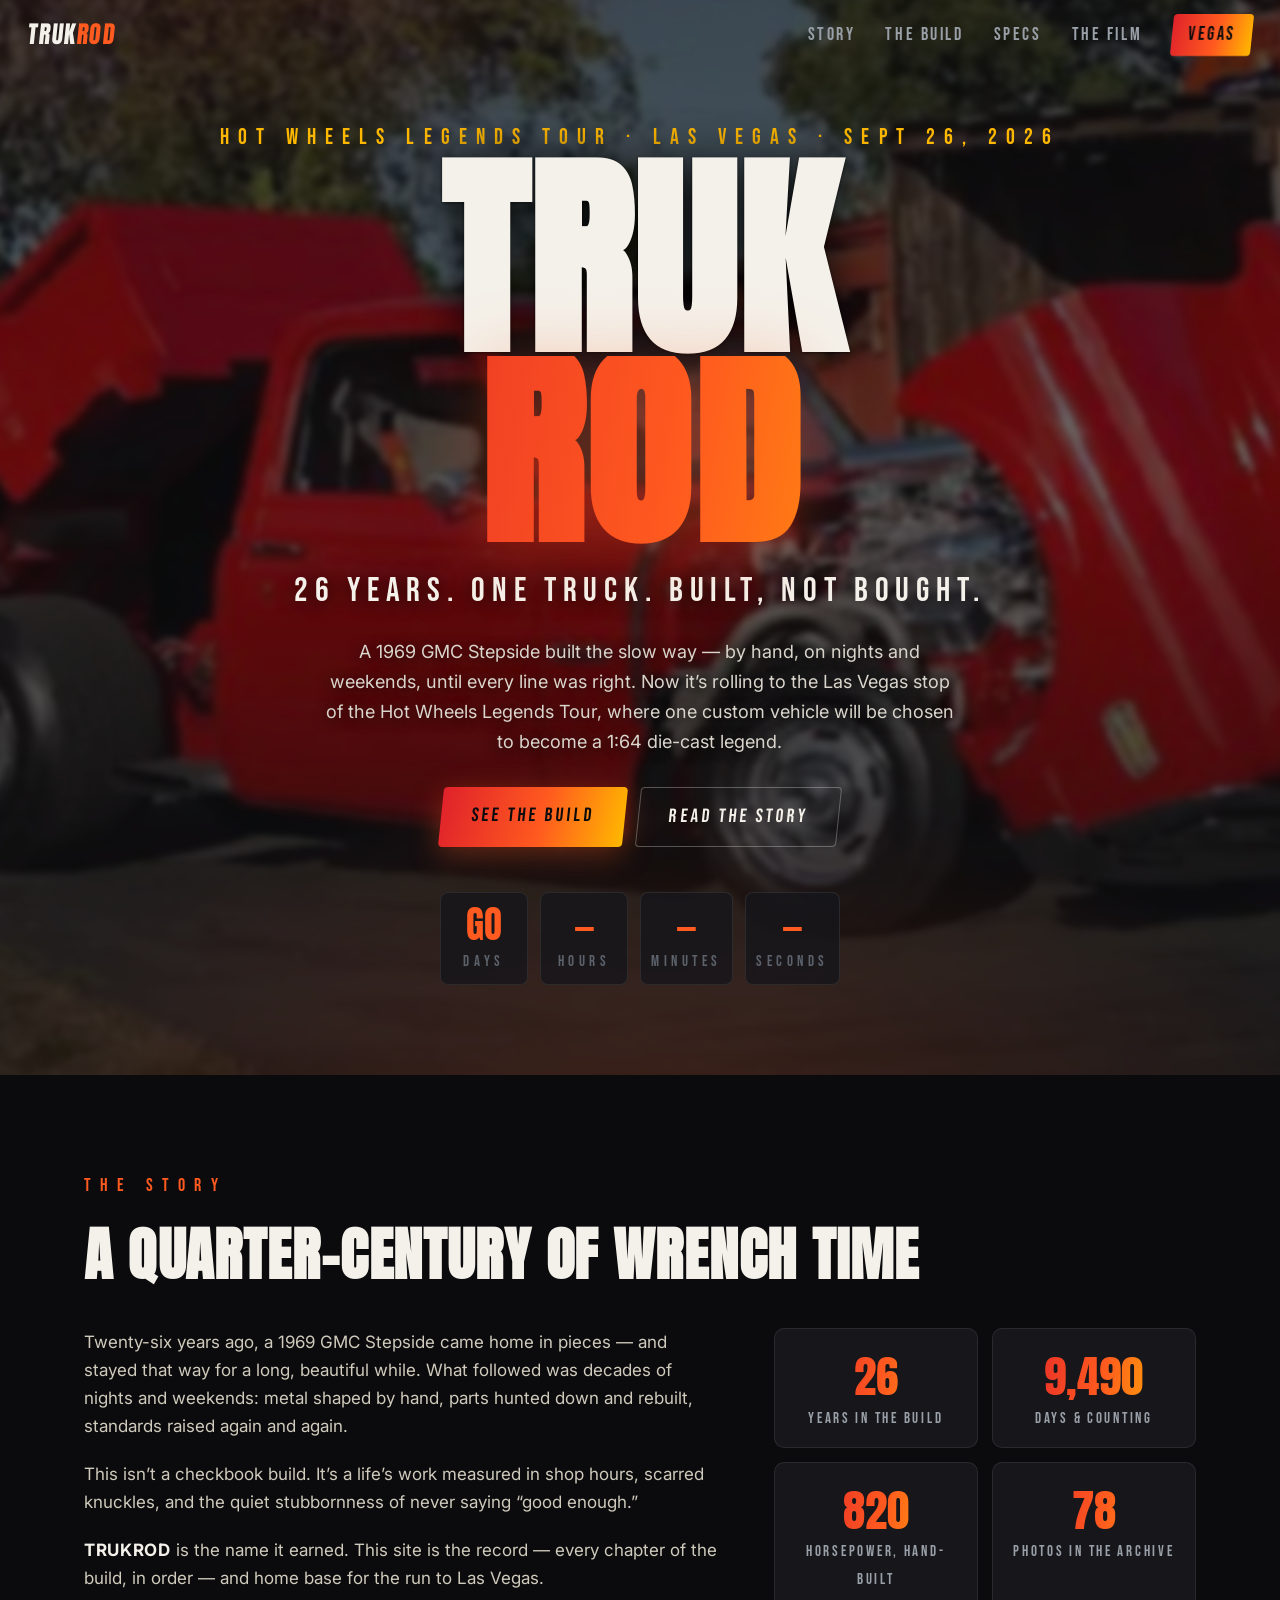
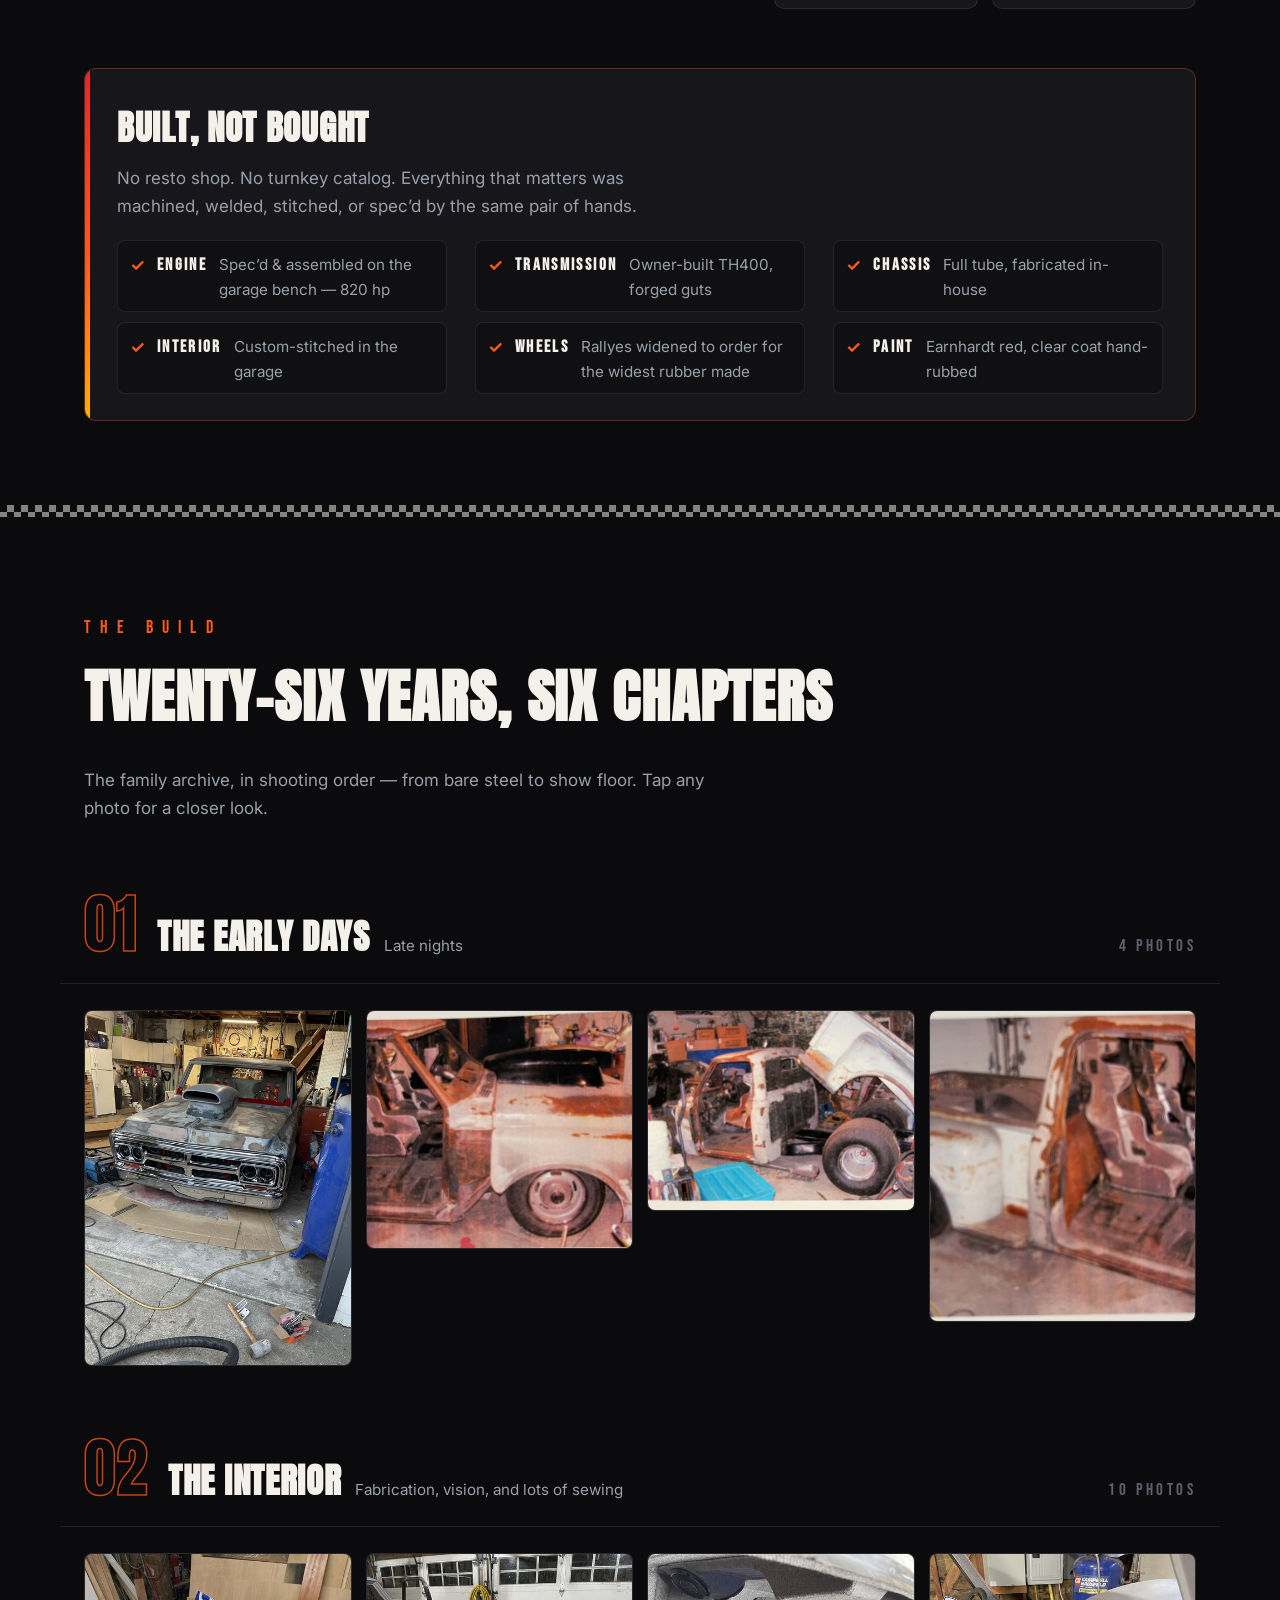
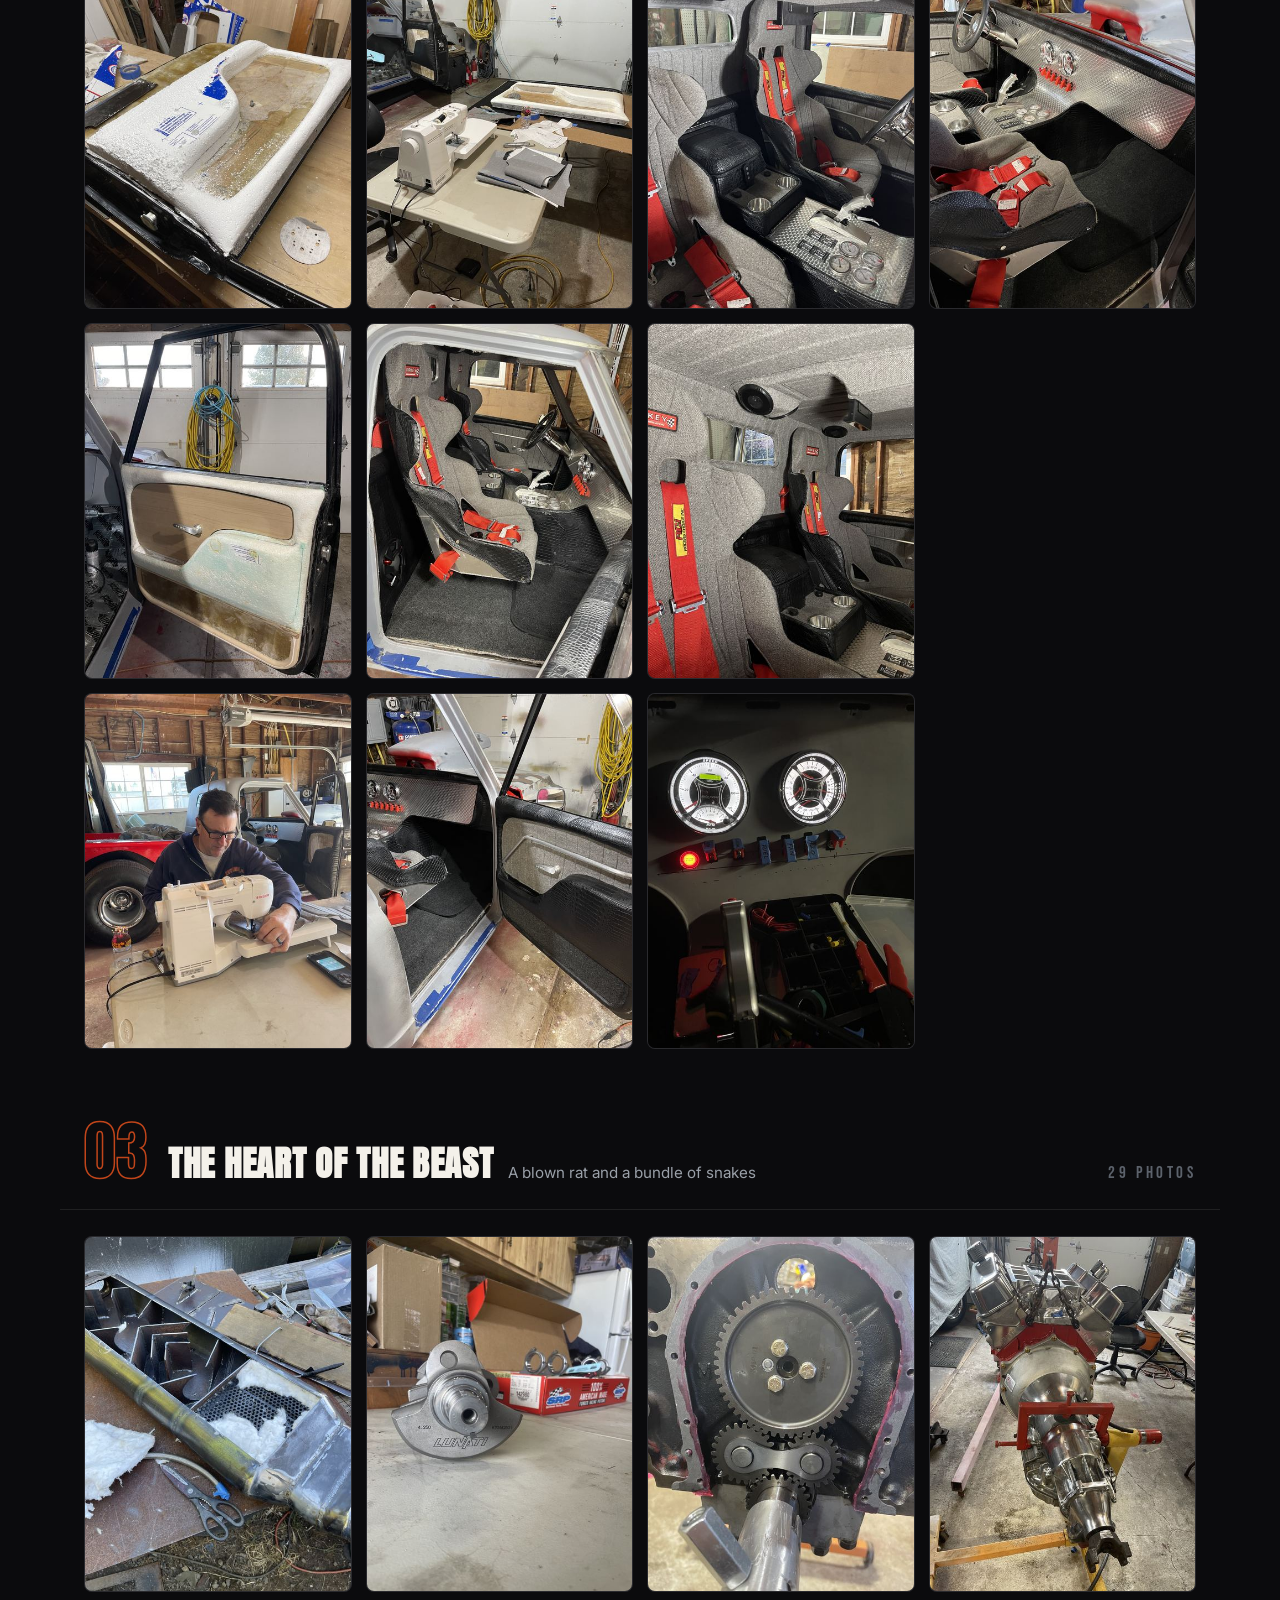
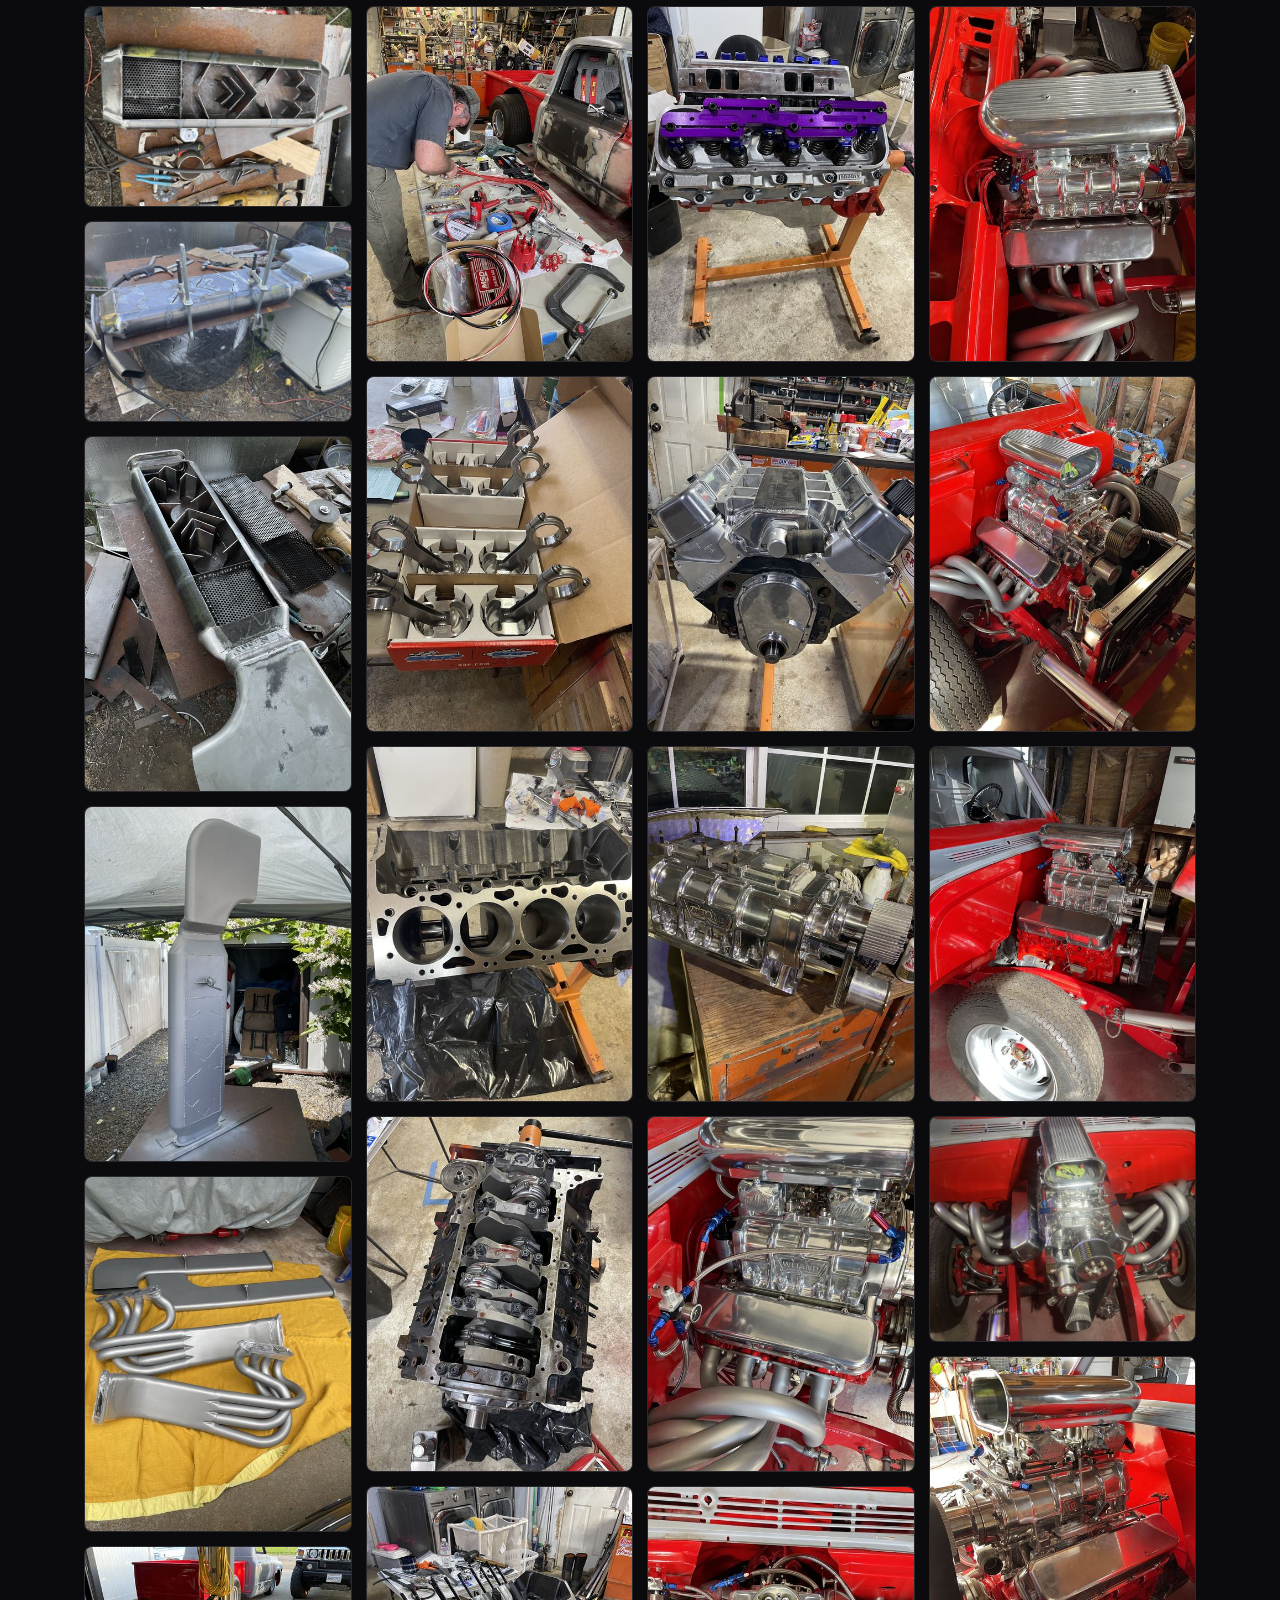
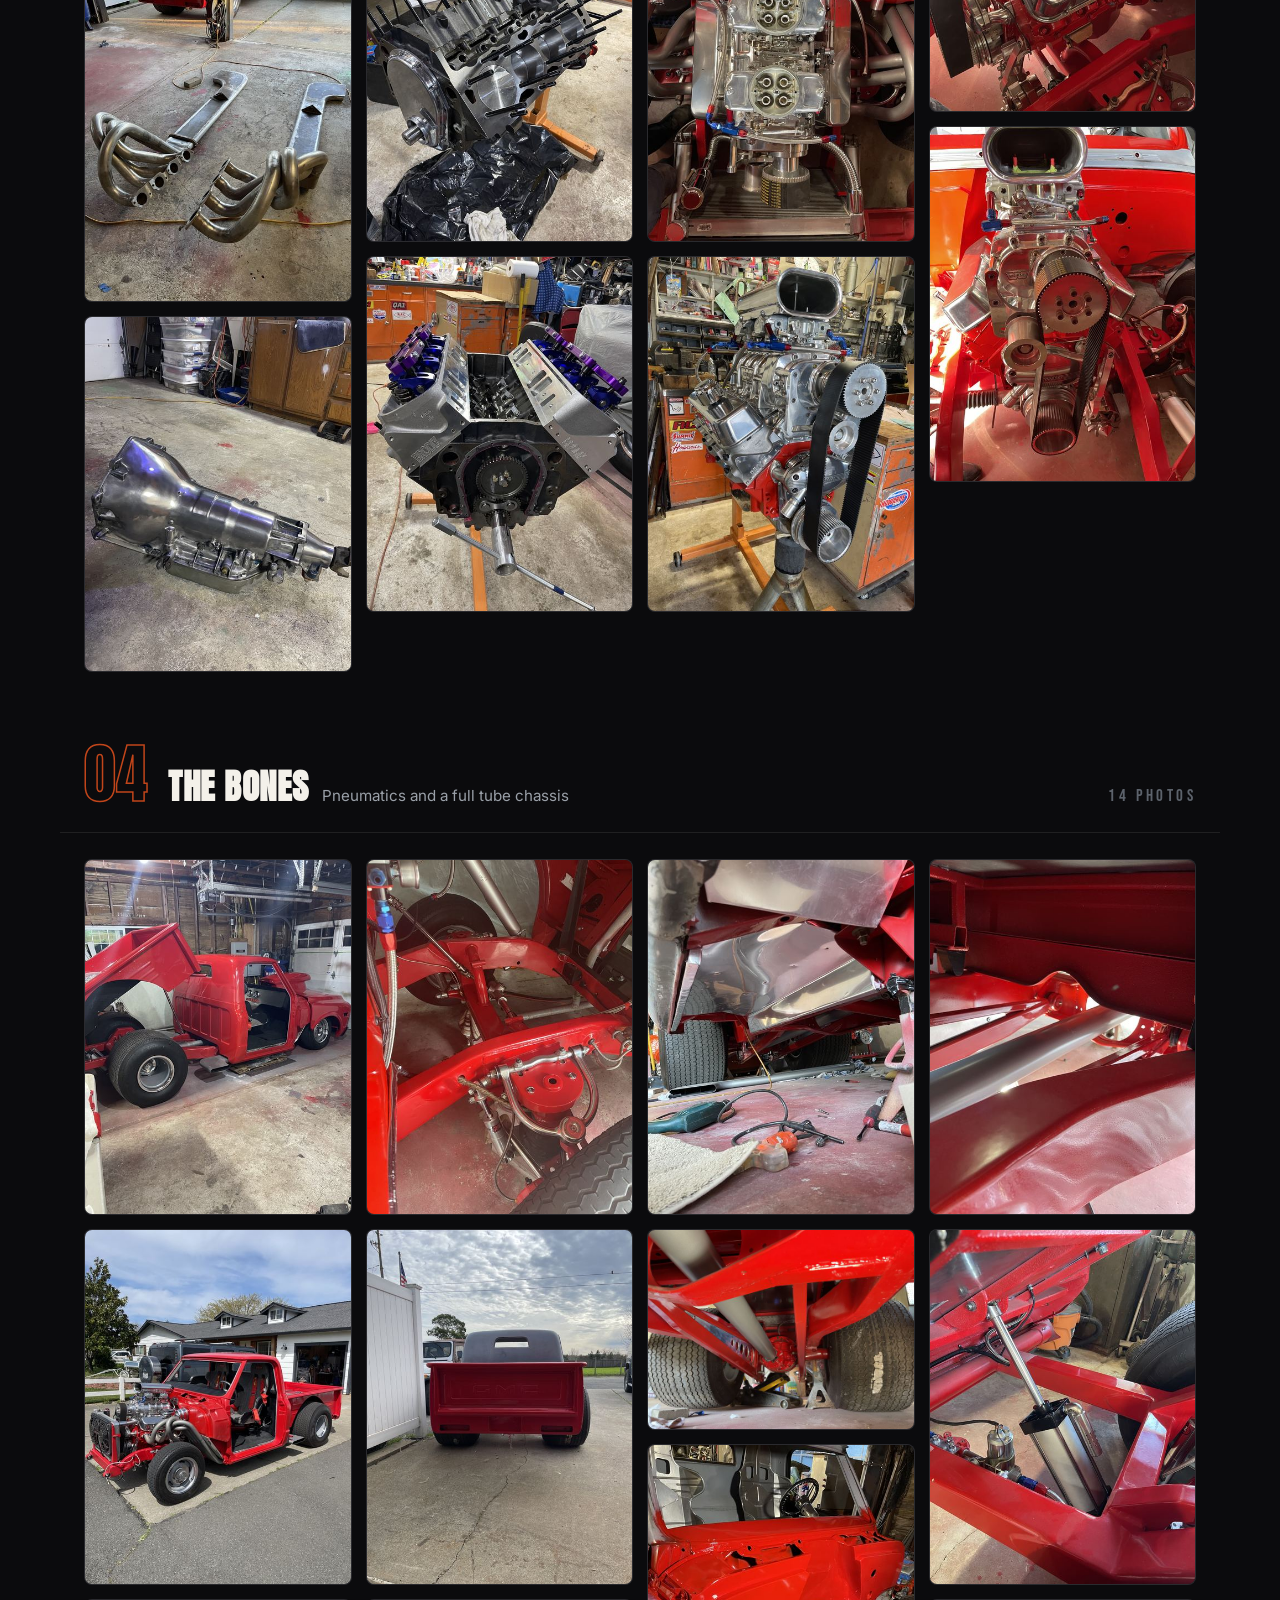
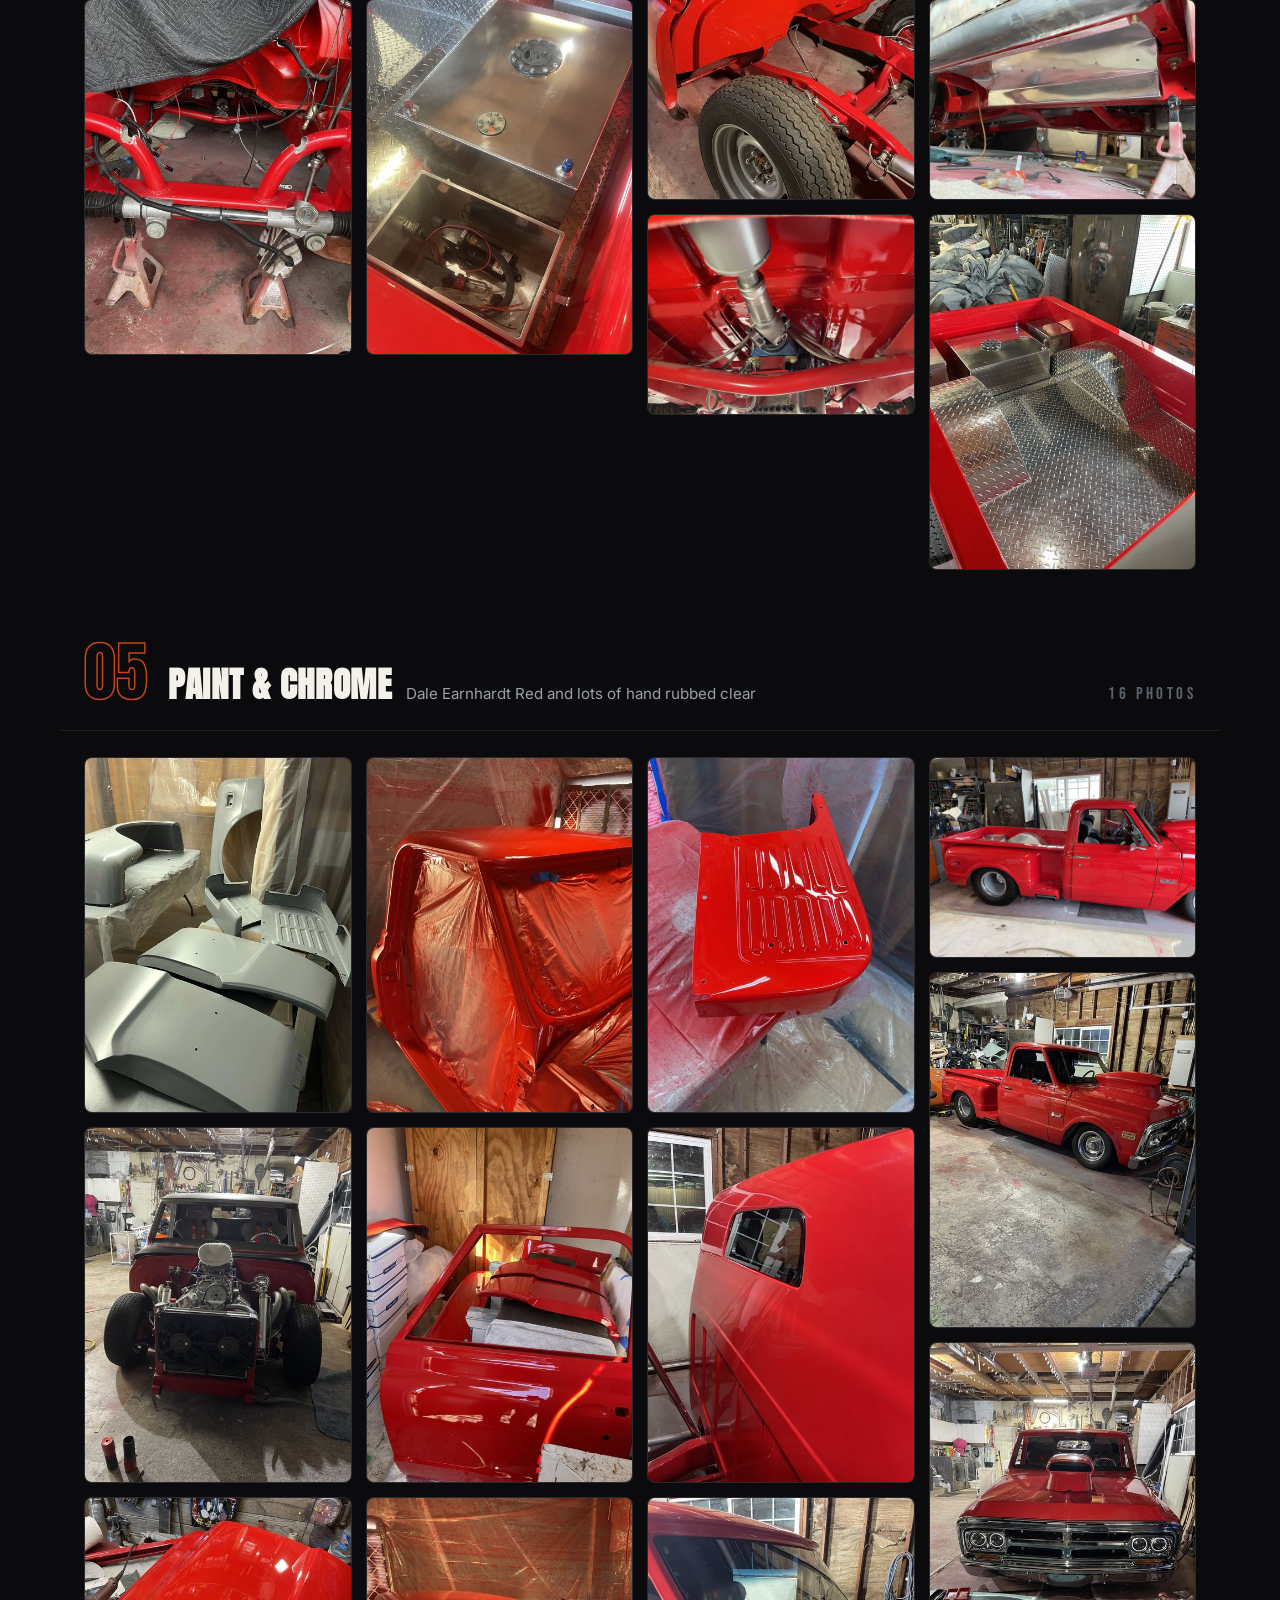
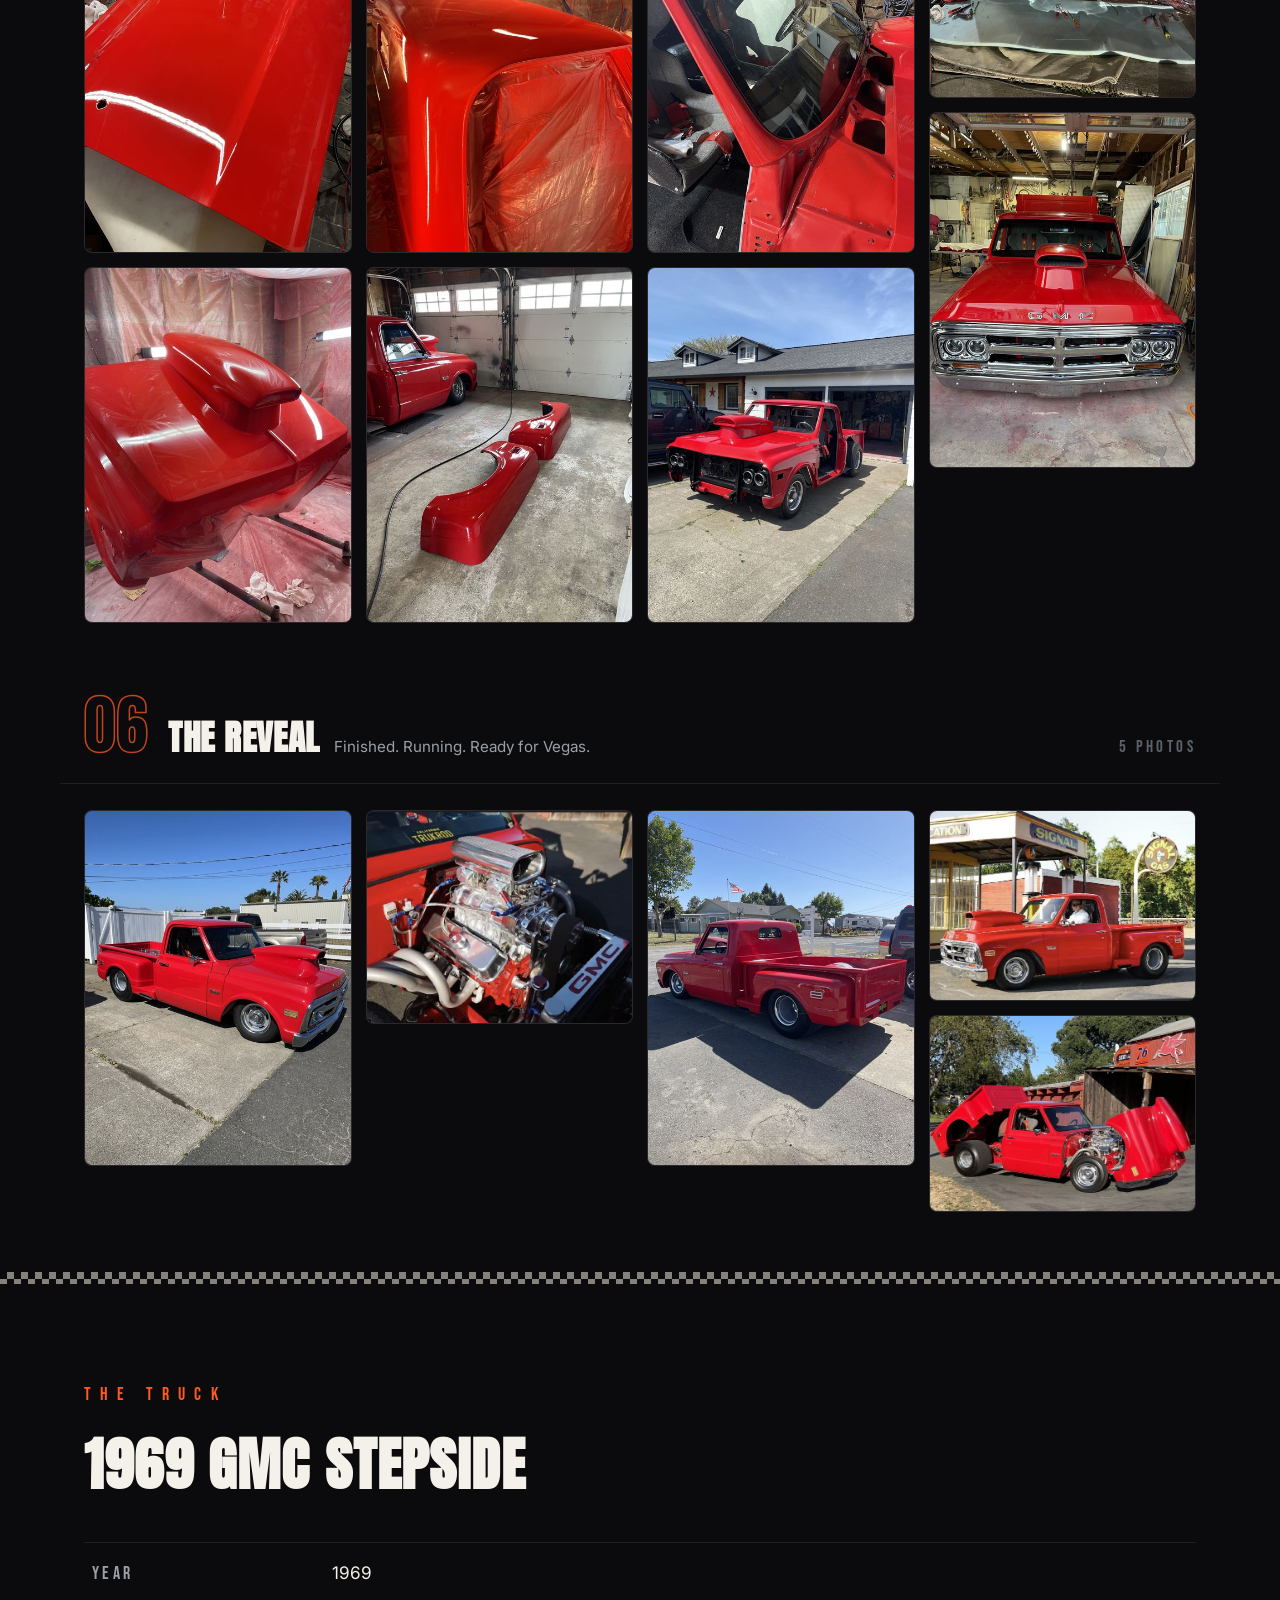
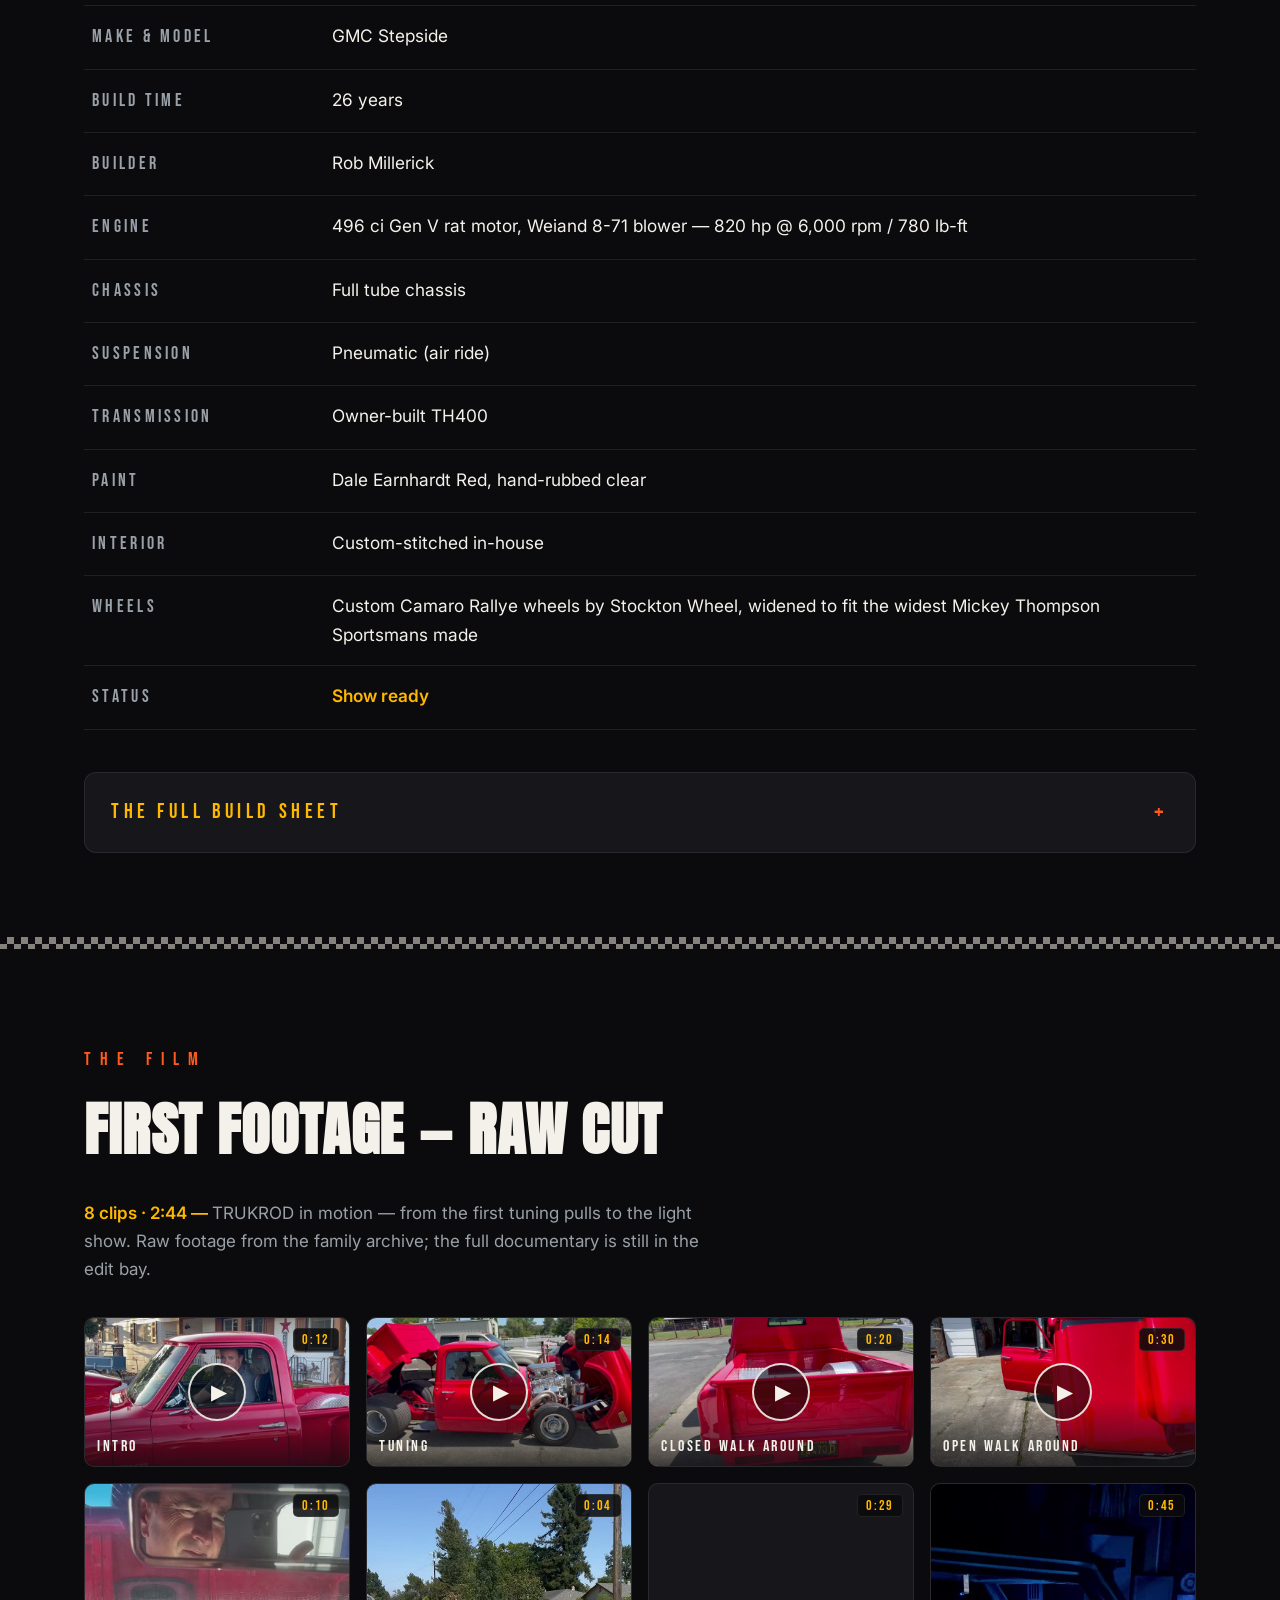
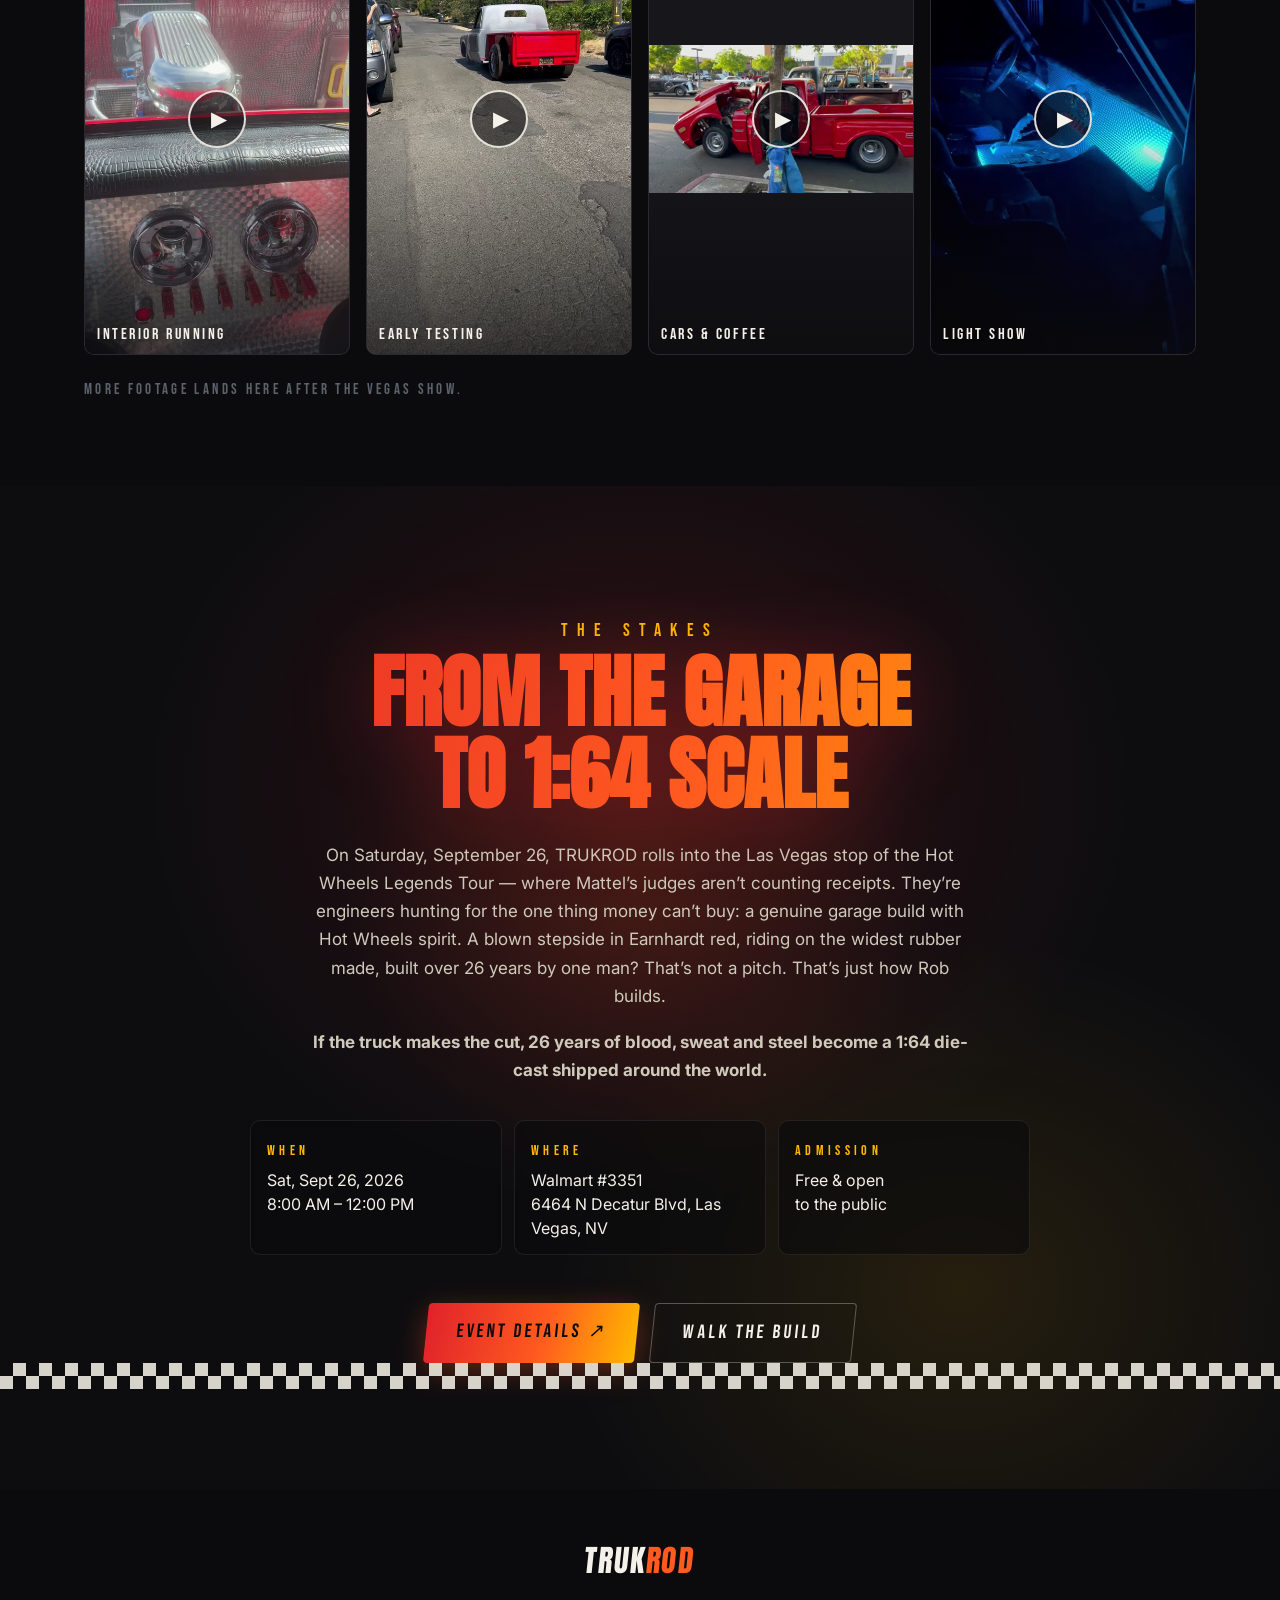
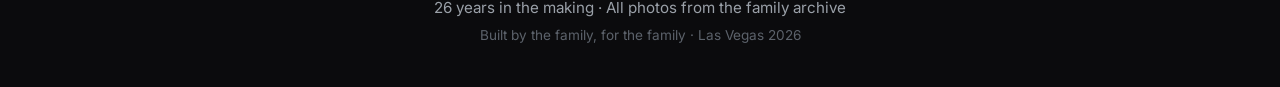
==== index.html @ f111a41e "Film intro: live clip count + runtime (auto-updates), refreshed copy" ====
<!DOCTYPE html>
<html lang="en">
<head>
<meta charset="UTF-8">
<meta name="viewport" content="width=device-width, initial-scale=1.0">
<title>TRUKROD — 26 Years. One Truck. Hot Wheels Legends Tour 2026.</title>
<meta name="description" content="TRUKROD — a 1969 GMC Stepside built by hand over 26 years, competing at the Hot Wheels Legends Tour Las Vegas stop on September 26, 2026, for a chance to become a 1:64 die-cast.">
<meta property="og:type" content="website">
<meta property="og:url" content="https://trukrod.com/">
<meta property="og:title" content="TRUKROD — 26 Years. One Truck. Built, Not Bought.">
<meta property="og:description" content="A 1969 GMC Stepside built by hand over 26 years by Rob Millerick — competing at the Hot Wheels Legends Tour, Las Vegas, Sept 26, 2026.">
<meta property="og:image" content="https://trukrod.com/images/og.jpg">
<meta property="og:image:width" content="1200">
<meta property="og:image:height" content="630">
<meta name="twitter:card" content="summary_large_image">
<meta name="twitter:title" content="TRUKROD — 26 Years. One Truck. Built, Not Bought.">
<meta name="twitter:description" content="A 1969 GMC Stepside built by hand over 26 years — Hot Wheels Legends Tour, Las Vegas, Sept 26, 2026.">
<meta name="twitter:image" content="https://trukrod.com/images/og.jpg">
<link rel="icon" href="data:image/svg+xml,%3Csvg xmlns='http://www.w3.org/2000/svg' viewBox='0 0 64 64'%3E%3Crect width='64' height='64' rx='12' fill='%230b0b0d'/%3E%3Cpath d='M14 16h36l-8 12H30v20h-8V28h-8z' fill='%23ff5a1f'/%3E%3C/svg%3E">
<link rel="preconnect" href="https://fonts.googleapis.com">
<link rel="preconnect" href="https://fonts.gstatic.com" crossorigin>
<link href="https://fonts.googleapis.com/css2?family=Anton&family=Bebas+Neue&family=Inter:wght@400;500;600&display=swap" rel="stylesheet">
<link rel="stylesheet" href="css/styles.css">
</head>
<body>

<header class="site-nav" id="siteNav">
  <a class="nav-logo" href="#top">TRUK<span>ROD</span></a>
  <nav class="nav-links" id="navLinks">
    <a href="#story">Story</a>
    <a href="#build">The Build</a>
    <a href="#specs">Specs</a>
    <a href="#film">The Film</a>
    <a href="#vegas" class="nav-cta">Vegas</a>
  </nav>
  <button class="nav-burger" id="navBurger" aria-label="Toggle menu" aria-expanded="false">
    <span></span><span></span><span></span>
  </button>
</header>

<main id="top">

  <!-- ============ HERO ============ -->
  <section class="hero">
    <div class="hero-inner">
      <p class="hero-eyebrow reveal">Hot Wheels Legends Tour &middot; Las Vegas &middot; Sept 26, 2026</p>
      <h1 class="hero-wordmark reveal">
        <span class="wm-top">TRUK</span><span class="wm-bottom">ROD</span>
      </h1>
      <p class="hero-tagline reveal">26 years. One truck. Built, not bought.</p>
      <p class="hero-sub reveal">
        A 1969 GMC Stepside built the slow way &mdash; by hand, on nights and weekends,
        until every line was right. Now it&rsquo;s rolling to the Las Vegas stop of the
        Hot Wheels Legends Tour, where one custom vehicle will be chosen to become
        a 1:64 die-cast legend.
      </p>
      <div class="hero-actions reveal">
        <a class="btn btn-primary" href="#build">See the Build</a>
        <a class="btn btn-ghost" href="#story">Read the Story</a>
      </div>

      <div class="countdown reveal" id="countdown" aria-label="Countdown to the Las Vegas show">
        <div class="cd-unit"><span class="cd-num" id="cdDays">&mdash;</span><span class="cd-label">Days</span></div>
        <div class="cd-unit"><span class="cd-num" id="cdHours">&mdash;</span><span class="cd-label">Hours</span></div>
        <div class="cd-unit"><span class="cd-num" id="cdMins">&mdash;</span><span class="cd-label">Minutes</span></div>
        <div class="cd-unit"><span class="cd-num" id="cdSecs">&mdash;</span><span class="cd-label">Seconds</span></div>
      </div>
    </div>
    <div class="checker" aria-hidden="true"></div>
  </section>

  <!-- ============ STORY ============ -->
  <section class="section story" id="story">
    <div class="wrap">
      <p class="section-kicker reveal">The Story</p>
      <h2 class="section-title reveal">A quarter-century of wrench time</h2>

      <div class="story-grid">
        <div class="story-copy">
          <p class="reveal">Twenty-six years ago, a 1969 GMC Stepside came home in pieces &mdash;
          and stayed that way for a long, beautiful while. What followed was decades of nights
          and weekends: metal shaped by hand, parts hunted down and rebuilt, standards raised
          again and again.</p>
          <p class="reveal">This isn&rsquo;t a checkbook build. It&rsquo;s a life&rsquo;s work measured in shop
          hours, scarred knuckles, and the quiet stubbornness of never saying
          &ldquo;good enough.&rdquo;</p>
          <p class="reveal"><strong>TRUKROD</strong> is the name it earned. This site is the record &mdash;
          every chapter of the build, in order &mdash; and home base for the run to Las Vegas.</p>
        </div>
        <div class="story-stats">
          <div class="stat reveal"><span class="stat-num">26</span><span class="stat-label">Years in the build</span></div>
          <div class="stat reveal"><span class="stat-num">9,490</span><span class="stat-label">Days &amp; counting</span></div>
          <div class="stat reveal"><span class="stat-num">820</span><span class="stat-label">Horsepower, hand-built</span></div>
          <div class="stat reveal"><span class="stat-num" id="statPhotos">78</span><span class="stat-label">Photos in the archive</span></div>
        </div>
      </div>

      <!-- Built-not-bought ledger: the garage-build receipts -->
      <div class="ledger reveal">
        <h3 class="ledger-title">Built, not bought</h3>
        <p class="ledger-lede">No resto shop. No turnkey catalog. Everything that matters was
        machined, welded, stitched, or spec&rsquo;d by the same pair of hands.</p>
        <ul class="ledger-list">
          <li><strong>Engine</strong><span>Spec&rsquo;d &amp; assembled on the garage bench &mdash; 820 hp</span></li>
          <li><strong>Transmission</strong><span>Owner-built TH400, forged guts</span></li>
          <li><strong>Chassis</strong><span>Full tube, fabricated in-house</span></li>
          <li><strong>Interior</strong><span>Custom-stitched in the garage</span></li>
          <li><strong>Wheels</strong><span>Rallyes widened to order for the widest rubber made</span></li>
          <li><strong>Paint</strong><span>Earnhardt red, clear coat hand-rubbed</span></li>
        </ul>
      </div>
    </div>
  </section>

  <div class="checker thin" aria-hidden="true"></div>

  <!-- ============ BUILD GALLERY ============ -->
  <section class="section build" id="build">
    <div class="wrap">
      <p class="section-kicker reveal">The Build</p>
      <h2 class="section-title reveal">Twenty-six years, six chapters</h2>
      <p class="section-lede reveal">
        The family archive, in shooting order &mdash; from bare steel to show floor.
        Tap any photo for a closer look.
      </p>
    </div>
    <div id="galleryRoot"><!-- chapters + masonry injected by JS --></div>
  </section>

  <div class="checker thin" aria-hidden="true"></div>

  <!-- ============ SPECS ============ -->
  <section class="section specs" id="specs">
    <div class="wrap">
      <p class="section-kicker reveal">The Truck</p>
      <h2 class="section-title reveal">1969 GMC Stepside</h2>
      <div class="specs-grid">
        <!-- EDIT ME: fill in / correct the spec values below -->
        <dl class="spec-row reveal"><dt>Year</dt><dd>1969</dd></dl>
        <dl class="spec-row reveal"><dt>Make &amp; Model</dt><dd>GMC Stepside</dd></dl>
        <dl class="spec-row reveal"><dt>Build Time</dt><dd>26 years</dd></dl>
        <dl class="spec-row reveal"><dt>Builder</dt><dd>Rob Millerick</dd></dl>
        <dl class="spec-row reveal"><dt>Engine</dt><dd>496 ci Gen V rat motor, Weiand 8-71 blower &mdash; 820 hp @ 6,000 rpm / 780 lb-ft</dd></dl>
        <dl class="spec-row reveal"><dt>Chassis</dt><dd>Full tube chassis</dd></dl>
        <dl class="spec-row reveal"><dt>Suspension</dt><dd>Pneumatic (air ride)</dd></dl>
        <dl class="spec-row reveal"><dt>Transmission</dt><dd>Owner-built TH400</dd></dl>
        <dl class="spec-row reveal"><dt>Paint</dt><dd>Dale Earnhardt Red, hand-rubbed clear</dd></dl>
        <dl class="spec-row reveal"><dt>Interior</dt><dd>Custom-stitched in-house</dd></dl>
        <dl class="spec-row reveal"><dt>Wheels</dt><dd>Custom Camaro Rallye wheels by Stockton Wheel, widened to fit the widest Mickey Thompson Sportsmans made</dd></dl>
        <dl class="spec-row reveal"><dt>Status</dt><dd class="status-live">Show ready</dd></dl>
      </div>

      <!-- Full build sheet, as sent by Rob (cleaned up spelling, his numbers) -->
      <details class="build-sheet reveal" id="buildSheet">
        <summary>The Full Build Sheet</summary>
        <div class="sheet-body">

          <div class="sheet-group">
            <h4 class="sheet-group-title">Block &amp; Rotating Assembly</h4>
            <dl class="spec-row"><dt>Block</dt><dd>Gen V 496 ci &mdash; torque-plate bored to 4.310&Prime;, honed, decked .005&Prime; square</dd></dl>
            <dl class="spec-row"><dt>Block Prep</dt><dd>Line-honed to .003&Prime; main bearing clearance &middot; lifter bores honed &amp; chamfered &middot; magnafluxed, hot-tanked, lye-bathed</dd></dl>
            <dl class="spec-row"><dt>Crankshaft</dt><dd>Lunati forged &amp; balanced 4.25&Prime; stroker, 1-piece rear main seal</dd></dl>
            <dl class="spec-row"><dt>Rods</dt><dd>Scat forged H-beam</dd></dl>
            <dl class="spec-row"><dt>Pistons</dt><dd>SRP forged &minus;7 cc flat-top @ &minus;.010&Prime; deck height</dd></dl>
            <dl class="spec-row"><dt>Rings</dt><dd>Total Seal</dd></dl>
            <dl class="spec-row"><dt>Bearings</dt><dd>King</dd></dl>
          </div>

          <div class="sheet-group">
            <h4 class="sheet-group-title">Top End</h4>
            <dl class="spec-row"><dt>Camshaft</dt><dd>Howards 121615-114 hydraulic roller &mdash; .640&Prime;/.640&Prime; lift, 296&deg;/308&deg; duration, 114&deg; LSA</dd></dl>
            <dl class="spec-row"><dt>Lifters</dt><dd>Howards Maximum Effort retrofit hydraulic roller</dd></dl>
            <dl class="spec-row"><dt>Pushrods</dt><dd>Howards .080&Prime; wall, 3/8&Prime; diameter</dd></dl>
            <dl class="spec-row"><dt>Heads</dt><dd>Brodix BB-2 Xtra &mdash; 365 cfm, raised exhaust ports, rectangular intake, CNC blended, ARP studs</dd></dl>
            <dl class="spec-row"><dt>Valves</dt><dd>2.300&Prime; stainless intake / 1.88&Prime; stainless exhaust</dd></dl>
            <dl class="spec-row"><dt>Valve Springs</dt><dd>Iskenderian 425 lb dual</dd></dl>
            <dl class="spec-row"><dt>Rockers</dt><dd>Howards billet roller</dd></dl>
            <dl class="spec-row"><dt>Stud Girdles</dt><dd>Howards Maximum Effort</dd></dl>
            <dl class="spec-row"><dt>Head Gaskets</dt><dd>Cometic MLS stainless steel</dd></dl>
            <dl class="spec-row"><dt>Gear Drive</dt><dd>Summit Racing</dd></dl>
            <dl class="spec-row"><dt>Harmonic Damper</dt><dd>ATI Super Damper</dd></dl>
          </div>

          <div class="sheet-group">
            <h4 class="sheet-group-title">Induction</h4>
            <dl class="spec-row"><dt>Blower</dt><dd>Weiand 8-71</dd></dl>
            <dl class="spec-row"><dt>Drive</dt><dd>3&Prime; Gilmer belt</dd></dl>
            <dl class="spec-row"><dt>Boost</dt><dd>6 psi peak</dd></dl>
            <dl class="spec-row"><dt>Carburetors</dt><dd>Twin Demon Race Demon 750 cfm, boost referenced</dd></dl>
          </div>

          <div class="sheet-group">
            <h4 class="sheet-group-title">Output</h4>
            <dl class="spec-row"><dt>Power</dt><dd>820 hp @ 6,000 rpm</dd></dl>
            <dl class="spec-row"><dt>Torque</dt><dd>780 lb-ft</dd></dl>
          </div>

          <div class="sheet-group">
            <h4 class="sheet-group-title">Drivetrain</h4>
            <dl class="spec-row"><dt>Transmission</dt><dd>Owner-built TH400 &mdash; forged drums &amp; shafts, 6-disc clutch packs, roller thrust bearings, TCI reverse manual valve body</dd></dl>
            <dl class="spec-row"><dt>Bellhousing</dt><dd>ATI Ultra Bell</dd></dl>
            <dl class="spec-row"><dt>Torque Converter</dt><dd>ATI Boss Hog Wild Boar &mdash; 2,800 stall</dd></dl>
          </div>

        </div>
      </details>
    </div>
  </section>

  <div class="checker thin" aria-hidden="true"></div>

  <!-- ============ FILM ============ -->
  <section class="section film" id="film">
    <div class="wrap">
      <p class="section-kicker reveal">The Film</p>
      <h2 class="section-title reveal">First footage &mdash; raw cut</h2>
      <p class="section-lede reveal">
        <strong id="filmStats" class="film-stats"></strong>
        TRUKROD in motion &mdash; from the first tuning pulls to the light show.
        Raw footage from the family archive; the full documentary is still in the edit bay.
      </p>
      <div class="film-grid" id="filmGrid"><!-- video cards injected by JS --></div>
      <p class="film-tail reveal">More footage lands here after the Vegas show.</p>
    </div>
  </section>

  <!-- ============ VEGAS / THE DREAM ============ -->
  <section class="vegas" id="vegas">
    <div class="vegas-glow" aria-hidden="true"></div>
    <div class="wrap vegas-inner">
      <p class="section-kicker light reveal">The Stakes</p>
      <h2 class="vegas-title reveal">From the garage<br>to 1:64 scale</h2>
      <p class="vegas-copy reveal">
        On Saturday, September 26, TRUKROD rolls into the Las Vegas stop of the
        Hot Wheels Legends Tour &mdash; where Mattel&rsquo;s judges aren&rsquo;t counting receipts.
        They&rsquo;re engineers hunting for the one thing money can&rsquo;t buy: a genuine
        garage build with Hot Wheels spirit. A blown stepside in Earnhardt red,
        riding on the widest rubber made, built over 26 years by one man?
        That&rsquo;s not a pitch. That&rsquo;s just how Rob builds.
      </p>
      <p class="vegas-copy reveal"><strong>If the truck makes the cut, 26 years of blood, sweat and steel become a
        1:64 die-cast shipped around the world.</strong></p>

      <div class="event-card reveal" aria-label="Event details">
        <div class="event-cell">
          <span class="ev-label">When</span>
          <span class="ev-value">Sat, Sept 26, 2026<br>8:00 AM &ndash; 12:00 PM</span>
        </div>
        <div class="event-cell">
          <span class="ev-label">Where</span>
          <span class="ev-value">Walmart #3351<br>6464 N Decatur Blvd, Las Vegas, NV</span>
        </div>
        <div class="event-cell">
          <span class="ev-label">Admission</span>
          <span class="ev-value">Free &amp; open<br>to the public</span>
        </div>
      </div>

      <div class="vegas-actions reveal">
        <a class="btn btn-primary" href="https://hotwheelslegends.com/events/las-vegas-us-2026" target="_blank" rel="noopener">Event Details &nearr;</a>
        <a class="btn btn-ghost" href="#build">Walk the Build</a>
      </div>
    </div>
    <div class="checker" aria-hidden="true"></div>
  </section>

</main>

<footer class="site-footer">
  <p class="footer-wordmark">TRUK<span>ROD</span></p>
  <p class="footer-line">26 years in the making &middot; All photos from the family archive</p>
  <p class="footer-line dim">Built by the family, for the family &middot; Las Vegas 2026</p>
</footer>

<!-- ============ LIGHTBOX ============ -->
<div class="lightbox" id="lightbox" aria-hidden="true" role="dialog" aria-label="Photo viewer">
  <button class="lb-close" id="lbClose" aria-label="Close">&times;</button>
  <button class="lb-nav lb-prev" id="lbPrev" aria-label="Previous photo">&#8592;</button>
  <figure class="lb-figure">
    <img id="lbImg" src="" alt="TRUKROD build photo">
    <figcaption class="lb-caption">
      <span id="lbChapter"></span>
      <span id="lbCounter"></span>
    </figcaption>
  </figure>
  <button class="lb-nav lb-next" id="lbNext" aria-label="Next photo">&#8594;</button>
</div>

<!-- ============ VIDEO LIGHTBOX ============ -->
<div class="vlightbox" id="vlightbox" aria-hidden="true" role="dialog" aria-label="Video player">
  <button class="lb-close" id="vlbClose" aria-label="Close">&times;</button>
  <figure class="vlb-figure">
    <video id="vlbVideo" controls playsinline preload="metadata"></video>
    <figcaption class="vlb-caption" id="vlbTitle"></figcaption>
  </figure>
</div>

<script src="js/main.js" type="module"></script>
</body>
</html>
---- css/styles.css ----
/* ==========================================================================
   TRUKROD — styles
   Palette: garage black, flame orange, amber, checkered white
   ========================================================================== */

:root {
  --bg: #0b0b0d;
  --bg-2: #101014;
  --panel: #16161b;
  --ink: #f4f1ea;
  --muted: #9aa0a8;
  --faint: #5c626b;
  --flame: #ff5a1f;
  --amber: #ffb800;
  --red: #e0222b;
  --line: rgba(244, 241, 234, 0.09);
  --grad-flame: linear-gradient(100deg, #e0222b 0%, #ff5a1f 55%, #ffb800 100%);
  --font-display: "Anton", "Arial Black", sans-serif;
  --font-head: "Bebas Neue", "Arial Narrow", sans-serif;
  --font-body: "Inter", "Helvetica Neue", sans-serif;
}

* { margin: 0; padding: 0; box-sizing: border-box; }

html { scroll-behavior: smooth; }

body {
  background: var(--bg);
  color: var(--ink);
  font-family: var(--font-body);
  font-size: 17px;
  line-height: 1.65;
  -webkit-font-smoothing: antialiased;
  overflow-x: hidden;
}

img { display: block; max-width: 100%; }

.wrap { max-width: 1160px; margin: 0 auto; padding: 0 24px; }

::selection { background: var(--flame); color: #0b0b0d; }

/* ---------- checkered strip ---------- */
.checker {
  height: 26px;
  background:
    repeating-conic-gradient(#e8e4da 0% 25%, transparent 0% 50%)
    0 0 / 26px 26px;
  opacity: .92;
}
.checker.thin { height: 12px; background-size: 14px 14px; opacity: .55; }

/* ==========================================================================
   NAV
   ========================================================================== */
.site-nav {
  position: fixed;
  inset: 0 0 auto 0;
  z-index: 100;
  display: flex;
  align-items: center;
  justify-content: space-between;
  padding: 14px 28px;
  transition: background .3s ease, box-shadow .3s ease, padding .3s ease;
}
.site-nav.scrolled {
  background: rgba(11, 11, 13, 0.92);
  backdrop-filter: blur(10px);
  box-shadow: 0 1px 0 var(--line);
  padding: 10px 28px;
}
.nav-logo {
  font-family: var(--font-display);
  font-size: 1.5rem;
  letter-spacing: .06em;
  color: var(--ink);
  text-decoration: none;
  transform: skewX(-6deg);
}
.nav-logo span { color: var(--flame); }
.nav-links { display: flex; gap: 30px; align-items: center; }
.nav-links a {
  font-family: var(--font-head);
  font-size: 1.15rem;
  letter-spacing: .14em;
  color: var(--muted);
  text-decoration: none;
  transition: color .2s ease;
}
.nav-links a:hover { color: var(--ink); }
.nav-links a.nav-cta {
  color: #0b0b0d;
  background: var(--grad-flame);
  padding: 6px 16px;
  border-radius: 4px;
  transform: skewX(-6deg);
}
.nav-links a.nav-cta:hover { color: #0b0b0d; filter: brightness(1.1); }

.nav-burger {
  display: none;
  flex-direction: column;
  gap: 5px;
  background: none;
  border: 0;
  cursor: pointer;
  padding: 8px;
}
.nav-burger span {
  width: 26px; height: 3px;
  background: var(--ink);
  transition: transform .25s ease, opacity .25s ease;
}
.nav-burger.open span:nth-child(1) { transform: translateY(8px) rotate(45deg); }
.nav-burger.open span:nth-child(2) { opacity: 0; }
.nav-burger.open span:nth-child(3) { transform: translateY(-8px) rotate(-45deg); }

/* ==========================================================================
   HERO
   ========================================================================== */
.hero {
  position: relative;
  min-height: 100svh;
  display: flex;
  align-items: center;
  padding: 120px 24px 90px;
  background: var(--bg-2);
  overflow: hidden;
}
/* frosted truck backdrop — low-res image deliberately blurred to glass */
.hero::before {
  content: "";
  position: absolute;
  inset: 0;
  background:
    radial-gradient(ellipse 80% 55% at 50% 110%, rgba(255, 90, 31, .28), transparent 70%),
    radial-gradient(ellipse 60% 40% at 15% -10%, rgba(224, 34, 43, .18), transparent 70%),
    linear-gradient(180deg,
      rgba(11, 11, 13, .52) 0%,
      rgba(11, 11, 13, .38) 45%,
      rgba(11, 11, 13, .78) 100%),
    url("../images/hero.jpg") center / cover no-repeat;
  filter: blur(3px) saturate(1.15);
  opacity: .62;
  transform: scale(1.06); /* hide blur edge bleed */
  pointer-events: none;
}
.hero-inner {
  position: relative;
  max-width: 1160px;
  margin: 0 auto;
  text-align: center;
}
.hero-eyebrow {
  font-family: var(--font-head);
  font-size: clamp(1.05rem, 2.2vw, 1.35rem);
  letter-spacing: .42em;
  text-transform: uppercase;
  color: var(--amber);
  margin-bottom: 10px;
}
.hero-wordmark {
  font-family: var(--font-display);
  line-height: .88;
  font-size: clamp(4.6rem, 17vw, 13.5rem);
  letter-spacing: .01em;
  transform: skewX(-7deg);
  margin: 0 0 18px;
}
.hero-wordmark .wm-top,
.hero-wordmark .wm-bottom { display: block; }
.hero-wordmark .wm-top {
  color: var(--ink);
  text-shadow: 0 4px 46px rgba(0, 0, 0, .85), 0 1px 3px rgba(0, 0, 0, .6);
}
.hero-wordmark .wm-bottom {
  background: var(--grad-flame);
  -webkit-background-clip: text;
  background-clip: text;
  color: transparent;
  filter: drop-shadow(0 6px 34px rgba(255, 90, 31, .35));
}
.hero-tagline {
  font-family: var(--font-head);
  font-size: clamp(1.4rem, 3.4vw, 2.1rem);
  letter-spacing: .2em;
  text-transform: uppercase;
  color: var(--ink);
  margin-bottom: 18px;
  text-shadow: 0 2px 18px rgba(0, 0, 0, .8);
}
.hero-sub {
  max-width: 640px;
  margin: 0 auto 30px;
  color: #d9d5cc;
  font-size: clamp(1rem, 1.6vw, 1.13rem);
  text-shadow: 0 2px 14px rgba(0, 0, 0, .85);
}
.hero-actions { display: flex; gap: 14px; justify-content: center; flex-wrap: wrap; margin-bottom: 46px; }

.btn {
  display: inline-block;
  font-family: var(--font-head);
  font-size: 1.2rem;
  letter-spacing: .16em;
  text-transform: uppercase;
  text-decoration: none;
  padding: 13px 30px;
  border-radius: 4px;
  transform: skewX(-6deg);
  transition: transform .15s ease, filter .2s ease, background .2s ease;
  cursor: pointer;
  border: 0;
}
.btn:active { transform: skewX(-6deg) translateY(2px); }
.btn-primary {
  background: var(--grad-flame);
  color: #0b0b0d;
  box-shadow: 0 8px 30px rgba(255, 90, 31, .35);
}
.btn-primary:hover { filter: brightness(1.12); }
.btn-ghost {
  color: var(--ink);
  border: 1.5px solid rgba(244, 241, 234, .3);
  background: transparent;
}
.btn-ghost:hover { border-color: var(--ink); background: rgba(244, 241, 234, .06); }

/* countdown */
.countdown {
  display: inline-flex;
  gap: 12px;
  flex-wrap: wrap;
  justify-content: center;
}
.cd-unit {
  min-width: 88px;
  padding: 12px 10px 10px;
  background: rgba(22, 22, 27, .8);
  border: 1px solid var(--line);
  border-radius: 8px;
  backdrop-filter: blur(4px);
}
.cd-num {
  display: block;
  font-family: var(--font-display);
  font-size: 2.3rem;
  color: var(--flame);
  font-variant-numeric: tabular-nums;
  line-height: 1.1;
}
.cd-label {
  font-family: var(--font-head);
  font-size: .95rem;
  letter-spacing: .3em;
  text-transform: uppercase;
  color: var(--faint);
}

/* ==========================================================================
   SECTIONS
   ========================================================================== */
.section { padding: 96px 0 84px; scroll-margin-top: 72px; }

.section-kicker {
  font-family: var(--font-head);
  font-size: 1.15rem;
  letter-spacing: .5em;
  text-transform: uppercase;
  color: var(--flame);
  margin-bottom: 6px;
}
.section-kicker.light { color: var(--amber); }
.section-title {
  font-family: var(--font-display);
  font-size: clamp(2.2rem, 5.5vw, 3.6rem);
  letter-spacing: .015em;
  text-transform: uppercase;
  margin-bottom: 22px;
}
.section-lede {
  color: var(--muted);
  max-width: 620px;
  margin-bottom: 8px;
}

/* ---------- story ---------- */
.story-grid {
  display: grid;
  grid-template-columns: 1.5fr 1fr;
  gap: 56px;
  align-items: start;
  margin-top: 26px;
}
.story-copy p { margin-bottom: 20px; color: #cfcabc; }
.story-copy strong { color: var(--ink); }
.story-copy strong { letter-spacing: .04em; }

.story-stats {
  display: grid;
  grid-template-columns: 1fr 1fr;
  gap: 14px;
}
.stat {
  background: var(--panel);
  border: 1px solid var(--line);
  border-radius: 10px;
  padding: 22px 18px 16px;
  text-align: center;
  transition: transform .2s ease, border-color .2s ease;
}
.stat:hover { transform: translateY(-4px); border-color: rgba(255, 90, 31, .4); }
.stat-num {
  display: block;
  font-family: var(--font-display);
  font-size: clamp(2rem, 4vw, 2.8rem);
  background: var(--grad-flame);
  -webkit-background-clip: text;
  background-clip: text;
  color: transparent;
  line-height: 1.15;
}
.stat-label {
  font-family: var(--font-head);
  letter-spacing: .18em;
  text-transform: uppercase;
  font-size: .95rem;
  color: var(--muted);
}

/* ---------- built-not-bought ledger ---------- */
.ledger {
  margin-top: 56px;
  border: 1px solid rgba(255, 90, 31, .3);
  border-radius: 12px;
  background: var(--panel);
  padding: 30px 32px 26px;
  position: relative;
  overflow: hidden;
}
.ledger::before {
  content: "";
  position: absolute;
  inset: 0 auto 0 0;
  width: 5px;
  background: var(--grad-flame);
}
.ledger-title {
  font-family: var(--font-display);
  font-size: clamp(1.6rem, 3.4vw, 2.2rem);
  text-transform: uppercase;
  letter-spacing: .02em;
  margin-bottom: 6px;
}
.ledger-lede {
  color: var(--muted);
  max-width: 560px;
  margin-bottom: 20px;
}
.ledger-list {
  list-style: none;
  display: grid;
  grid-template-columns: repeat(auto-fit, minmax(300px, 1fr));
  gap: 10px 28px;
}
.ledger-list li {
  display: flex;
  align-items: baseline;
  gap: 12px;
  padding: 9px 12px;
  border: 1px solid var(--line);
  border-radius: 8px;
  background: rgba(11, 11, 13, .5);
}
.ledger-list li::before {
  content: "\2713";
  color: var(--flame);
  font-weight: 700;
  transform: translateY(1px);
}
.ledger-list strong {
  font-family: var(--font-head);
  letter-spacing: .14em;
  text-transform: uppercase;
  font-size: 1.05rem;
  white-space: nowrap;
}
.ledger-list span { color: var(--muted); font-size: .95rem; }

/* ==========================================================================
   GALLERY
   ========================================================================== */
.build { padding-bottom: 60px; }

.chapter-head {
  max-width: 1160px;
  margin: 70px auto 26px;
  padding: 0 24px;
  display: flex;
  align-items: baseline;
  gap: 20px;
  border-bottom: 1px solid var(--line);
  padding-bottom: 16px;
}
.chapter-num {
  font-family: var(--font-display);
  font-size: clamp(2.6rem, 6vw, 4rem);
  color: transparent;
  -webkit-text-stroke: 1.5px rgba(255, 90, 31, .75);
  line-height: 1;
}
.chapter-titles { display: flex; flex-wrap: wrap; align-items: baseline; gap: 14px; }
.chapter-name {
  font-family: var(--font-display);
  font-size: clamp(1.5rem, 3.6vw, 2.2rem);
  text-transform: uppercase;
  letter-spacing: .02em;
}
.chapter-blurb { color: var(--muted); font-size: .95rem; max-width: 520px; }
.chapter-count {
  margin-left: auto;
  font-family: var(--font-head);
  letter-spacing: .2em;
  color: var(--faint);
  white-space: nowrap;
}

.masonry {
  columns: 4 240px;
  column-gap: 14px;
  max-width: 1160px;
  margin: 0 auto;
  padding: 0 24px;
}
.photo-card {
  display: block;
  width: 100%;
  break-inside: avoid;
  margin-bottom: 14px;
  position: relative;
  border-radius: 8px;
  overflow: hidden;
  cursor: zoom-in;
  background: var(--panel);
  border: 1px solid var(--line);
  opacity: 0;
  transform: translateY(18px);
  transition: opacity .5s ease, transform .5s ease, border-color .2s ease;
}
.photo-card.shown { opacity: 1; transform: none; }
.photo-card img { width: 100%; height: auto; transition: transform .35s ease; }
.photo-card:hover { border-color: rgba(255, 90, 31, .55); }
.photo-card:hover img { transform: scale(1.035); }
.photo-card::after {
  content: "";
  position: absolute;
  inset: 0;
  background: linear-gradient(to top, rgba(11,11,13,.55), transparent 40%);
  opacity: 0;
  transition: opacity .25s ease;
  pointer-events: none;
}
.photo-card:hover::after { opacity: 1; }

/* ==========================================================================
   SPECS
   ========================================================================== */
.specs-grid {
  margin-top: 30px;
  border-top: 1px solid var(--line);
}
.spec-row {
  display: grid;
  grid-template-columns: 220px 1fr;
  gap: 20px;
  padding: 16px 8px;
  border-bottom: 1px solid var(--line);
  transition: background .15s ease;
}
.spec-row:hover { background: rgba(255, 255, 255, .025); }
.spec-row dt {
  font-family: var(--font-head);
  font-size: 1.15rem;
  letter-spacing: .18em;
  text-transform: uppercase;
  color: var(--muted);
}
.spec-row dd { font-size: 1.08rem; }
.spec-row dd.tbd { color: var(--faint); font-style: italic; }
.spec-row dd.status-live { color: var(--amber); font-weight: 600; }

/* ---------- full build sheet ---------- */
.build-sheet {
  margin-top: 42px;
  border: 1px solid var(--line);
  border-radius: 12px;
  background: var(--panel);
  overflow: hidden;
}
.build-sheet summary {
  list-style: none;
  cursor: pointer;
  padding: 20px 26px;
  font-family: var(--font-head);
  font-size: 1.3rem;
  letter-spacing: .22em;
  text-transform: uppercase;
  color: var(--amber);
  display: flex;
  align-items: center;
  justify-content: space-between;
  gap: 16px;
  user-select: none;
}
.build-sheet summary::-webkit-details-marker { display: none; }
.build-sheet summary::after {
  content: "+";
  font-size: 1.5rem;
  color: var(--flame);
  transition: transform .2s ease;
}
.build-sheet[open] summary::after { content: "\2212"; }
.build-sheet summary:hover { background: rgba(255, 255, 255, .02); }
.sheet-body { padding: 4px 26px 22px; }
.sheet-group { margin-top: 20px; }
.sheet-group-title {
  font-family: var(--font-head);
  letter-spacing: .3em;
  text-transform: uppercase;
  color: var(--flame);
  font-size: 1.05rem;
  border-bottom: 1px solid rgba(255, 90, 31, .25);
  padding-bottom: 6px;
  margin-bottom: 4px;
}
.build-sheet .spec-row { grid-template-columns: 190px 1fr; padding: 10px 4px; }
@media (max-width: 720px) {
  .build-sheet .spec-row { grid-template-columns: 1fr; gap: 2px; }
}

/* ==========================================================================
   FILM
   ========================================================================== */
.film-frame {
  position: relative;
  margin-top: 34px;
  aspect-ratio: 16 / 9;
  max-height: 560px;
  border-radius: 12px;
  overflow: hidden;
  display: flex;
  align-items: center;
  justify-content: center;
  cursor: pointer;
  border: 1px solid var(--line);
  background:
    radial-gradient(ellipse 70% 90% at 50% 120%, rgba(255, 90, 31, .2), transparent 65%),
    repeating-linear-gradient(90deg, #101014 0 34px, #0d0d10 34px 68px);
}
.film-frame:hover .film-play { color: var(--flame); transform: scale(1.06); }
.film-play {
  color: var(--ink);
  transition: color .2s ease, transform .2s ease;
  filter: drop-shadow(0 4px 26px rgba(0,0,0,.6));
}
.film-note {
  position: absolute;
  bottom: 18px;
  left: 0; right: 0;
  text-align: center;
  font-family: var(--font-head);
  letter-spacing: .3em;
  text-transform: uppercase;
  color: var(--faint);
  font-size: .95rem;
}
.film-slate {
  position: absolute;
  top: 24px;
  left: 24px;
  background: rgba(11, 11, 13, .85);
  border: 1px solid var(--line);
  border-radius: 8px;
  padding: 14px 18px;
  font-family: var(--font-head);
  letter-spacing: .22em;
  font-size: 1rem;
  min-width: 230px;
  backdrop-filter: blur(4px);
}
.slate-row {
  display: flex;
  justify-content: space-between;
  gap: 26px;
  padding: 3px 0;
  color: var(--muted);
}
.slate-row span:last-child { color: var(--ink); }
.slate-blink { color: var(--red) !important; animation: blink 1.2s steps(2) infinite; }
@keyframes blink { 50% { opacity: .25; } }

/* ==========================================================================
   FILM — video grid + lightbox player
   ========================================================================== */
.film-grid {
  display: grid;
  grid-template-columns: repeat(auto-fill, minmax(230px, 1fr));
  gap: 16px;
  margin-top: 34px;
}
.film-stats { color: var(--amber); font-weight: 600; }
.film-card {
  position: relative;
  border: 1px solid var(--line);
  border-radius: 10px;
  overflow: hidden;
  cursor: pointer;
  background: var(--panel);
  padding: 0;
  transition: border-color .2s ease, transform .2s ease;
}
.film-card:hover { border-color: rgba(255, 90, 31, .55); transform: translateY(-3px); }
.film-card img {
  width: 100%;
  aspect-ratio: 9 / 16;
  object-fit: cover;
  display: block;
}
.film-card.landscape img { aspect-ratio: 16 / 9; }
.film-card::after {
  content: "";
  position: absolute;
  inset: 0;
  background: linear-gradient(to top, rgba(11,11,13,.75), transparent 45%);
  pointer-events: none;
}
.film-dur {
  position: absolute;
  top: 10px; right: 10px;
  z-index: 2;
  background: rgba(11, 11, 13, .85);
  border: 1px solid var(--line);
  border-radius: 5px;
  color: var(--amber);
  font-family: var(--font-head);
  font-size: .9rem;
  letter-spacing: .12em;
  padding: 2px 8px;
  font-variant-numeric: tabular-nums;
}
.film-play-btn {
  position: absolute;
  top: 50%; left: 50%;
  translate: -50% -50%;
  z-index: 2;
  width: 58px; height: 58px;
  display: flex; align-items: center; justify-content: center;
  border-radius: 50%;
  border: 2px solid rgba(244, 241, 234, .9);
  background: rgba(11, 11, 13, .55);
  color: var(--ink);
  font-size: 1.3rem;
  padding-left: 4px;
  transition: background .2s ease, color .2s ease, scale .2s ease;
}
.film-card:hover .film-play-btn {
  background: var(--flame);
  border-color: var(--flame);
  color: #0b0b0d;
  scale: 1.08;
}
.film-card-title {
  position: absolute;
  bottom: 10px; left: 12px; right: 12px;
  z-index: 2;
  text-align: left;
  font-family: var(--font-head);
  letter-spacing: .16em;
  text-transform: uppercase;
  color: var(--ink);
  font-size: 1rem;
}
.film-tail {
  margin-top: 22px;
  color: var(--faint);
  font-family: var(--font-head);
  letter-spacing: .22em;
  text-transform: uppercase;
  font-size: .95rem;
}

/* video lightbox */
.vlightbox {
  position: fixed;
  inset: 0;
  z-index: 220;
  display: flex;
  align-items: center;
  justify-content: center;
  background: rgba(6, 6, 8, .95);
  backdrop-filter: blur(8px);
  opacity: 0;
  pointer-events: none;
  transition: opacity .25s ease;
}
.vlightbox.open { opacity: 1; pointer-events: auto; }
.vlb-figure {
  max-width: min(94vw, 900px);
  display: flex;
  flex-direction: column;
  gap: 12px;
}
.vlb-figure video {
  width: 100%;
  max-height: 80vh;
  border-radius: 8px;
  background: #000;
  box-shadow: 0 30px 90px rgba(0, 0, 0, .7);
}
.vlb-caption {
  font-family: var(--font-head);
  letter-spacing: .24em;
  text-transform: uppercase;
  color: var(--muted);
  text-align: center;
  font-size: 1rem;
}

/* ==========================================================================
   VEGAS
   ========================================================================== */
.vegas {
  position: relative;
  padding: 130px 0 100px;
  scroll-margin-top: 72px;
  background:
    radial-gradient(ellipse 55% 60% at 50% 30%, rgba(224, 34, 43, .16), transparent 70%),
    radial-gradient(ellipse 45% 50% at 75% 80%, rgba(255, 184, 0, .1), transparent 70%),
    #0d0d10;
  overflow: hidden;
}
.vegas-glow {
  position: absolute;
  width: 700px; height: 700px;
  left: 50%; top: 40%;
  translate: -50% -50%;
  background: radial-gradient(circle, rgba(255, 90, 31, .14), transparent 60%);
  pointer-events: none;
}
.vegas-inner { position: relative; text-align: center; }
.vegas-title {
  font-family: var(--font-display);
  font-size: clamp(2.6rem, 7vw, 5rem);
  text-transform: uppercase;
  line-height: 1.02;
  margin-bottom: 26px;
  background: var(--grad-flame);
  -webkit-background-clip: text;
  background-clip: text;
  color: transparent;
  filter: drop-shadow(0 6px 40px rgba(224, 34, 43, .3));
}
.vegas-copy {
  max-width: 660px;
  margin: 0 auto 18px;
  color: #cfcabc;
}
.vegas-actions {
  display: flex;
  gap: 14px;
  justify-content: center;
  flex-wrap: wrap;
  margin-top: 30px;
}
.event-card {
  display: grid;
  grid-template-columns: repeat(3, 1fr);
  gap: 12px;
  max-width: 780px;
  margin: 36px auto 0;
}
.event-cell {
  background: rgba(11, 11, 13, .6);
  border: 1px solid var(--line);
  border-radius: 10px;
  padding: 18px 16px 14px;
  text-align: left;
  backdrop-filter: blur(4px);
}
.ev-label {
  display: block;
  font-family: var(--font-head);
  letter-spacing: .3em;
  text-transform: uppercase;
  font-size: .9rem;
  color: var(--amber);
  margin-bottom: 6px;
}
.ev-value {
  display: block;
  font-size: 1rem;
  line-height: 1.5;
  color: var(--ink);
}
.vegas .btn { margin-top: 18px; }

/* ==========================================================================
   FOOTER
   ========================================================================== */
.site-footer {
  padding: 46px 24px 40px;
  text-align: center;
  background: var(--bg);
}
.footer-wordmark {
  font-family: var(--font-display);
  font-size: 1.9rem;
  letter-spacing: .06em;
  transform: skewX(-6deg);
  margin-bottom: 10px;
}
.footer-wordmark span { color: var(--flame); }
.footer-line { color: var(--muted); font-size: .95rem; }
.footer-line.dim { color: var(--faint); font-size: .85rem; margin-top: 4px; }

/* ==========================================================================
   LIGHTBOX
   ========================================================================== */
.lightbox {
  position: fixed;
  inset: 0;
  z-index: 200;
  display: flex;
  align-items: center;
  justify-content: center;
  background: rgba(6, 6, 8, .94);
  backdrop-filter: blur(8px);
  opacity: 0;
  pointer-events: none;
  transition: opacity .25s ease;
}
.lightbox.open { opacity: 1; pointer-events: auto; }
.lb-figure {
  max-width: min(92vw, 1000px);
  max-height: 88vh;
  display: flex;
  flex-direction: column;
  gap: 12px;
}
.lb-figure img {
  max-width: 100%;
  max-height: 80vh;
  width: auto;
  height: auto;
  margin: 0 auto;
  border-radius: 6px;
  box-shadow: 0 30px 90px rgba(0, 0, 0, .7);
}
.lb-caption {
  display: flex;
  justify-content: space-between;
  gap: 20px;
  font-family: var(--font-head);
  letter-spacing: .24em;
  text-transform: uppercase;
  font-size: 1.02rem;
  color: var(--muted);
}
.lb-close, .lb-nav {
  position: absolute;
  z-index: 210;
  background: rgba(22, 22, 27, .8);
  color: var(--ink);
  border: 1px solid var(--line);
  border-radius: 8px;
  width: 52px; height: 52px;
  font-size: 1.5rem;
  cursor: pointer;
  display: flex;
  align-items: center;
  justify-content: center;
  transition: background .2s ease, border-color .2s ease;
}
.lb-close:hover, .lb-nav:hover { background: var(--flame); color: #0b0b0d; border-color: var(--flame); }
.lb-close { top: 20px; right: 20px; }
.lb-prev { left: 20px; top: 50%; translate: 0 -50%; }
.lb-next { right: 20px; top: 50%; translate: 0 -50%; }

/* ==========================================================================
   REVEAL ANIMATIONS
   ========================================================================== */
.reveal { opacity: 0; transform: translateY(22px); transition: opacity .6s ease, transform .6s ease; }
.reveal.shown { opacity: 1; transform: none; }

@media (prefers-reduced-motion: reduce) {
  .reveal, .photo-card { transition: none; opacity: 1; transform: none; }
  html { scroll-behavior: auto; }
}

/* ==========================================================================
   RESPONSIVE
   ========================================================================== */
@media (max-width: 900px) {
  .story-grid { grid-template-columns: 1fr; gap: 36px; }
  .event-card { grid-template-columns: 1fr; max-width: 420px; }
}
@media (max-width: 720px) {
  .nav-links {
    position: fixed;
    top: 0; right: 0;
    height: 100vh;
    width: min(78vw, 320px);
    flex-direction: column;
    justify-content: center;
    gap: 34px;
    background: rgba(11, 11, 13, .97);
    backdrop-filter: blur(12px);
    transform: translateX(100%);
    transition: transform .3s ease;
    box-shadow: -10px 0 40px rgba(0,0,0,.5);
  }
  .nav-links.open { transform: none; }
  .nav-burger { display: flex; z-index: 110; }
  .section { padding: 68px 0 56px; }
  .cd-unit { min-width: 72px; padding: 10px 6px 8px; }
  .cd-num { font-size: 1.8rem; }
  .spec-row { grid-template-columns: 1fr; gap: 4px; }
  .lb-prev { left: 8px; } .lb-next { right: 8px; }
  .lb-close { top: 10px; right: 10px; }
  .lb-nav, .lb-close { width: 44px; height: 44px; }
  .chapter-count { display: none; }
  .film-slate { top: 14px; left: 14px; padding: 10px 12px; font-size: .85rem; min-width: 0; }
}
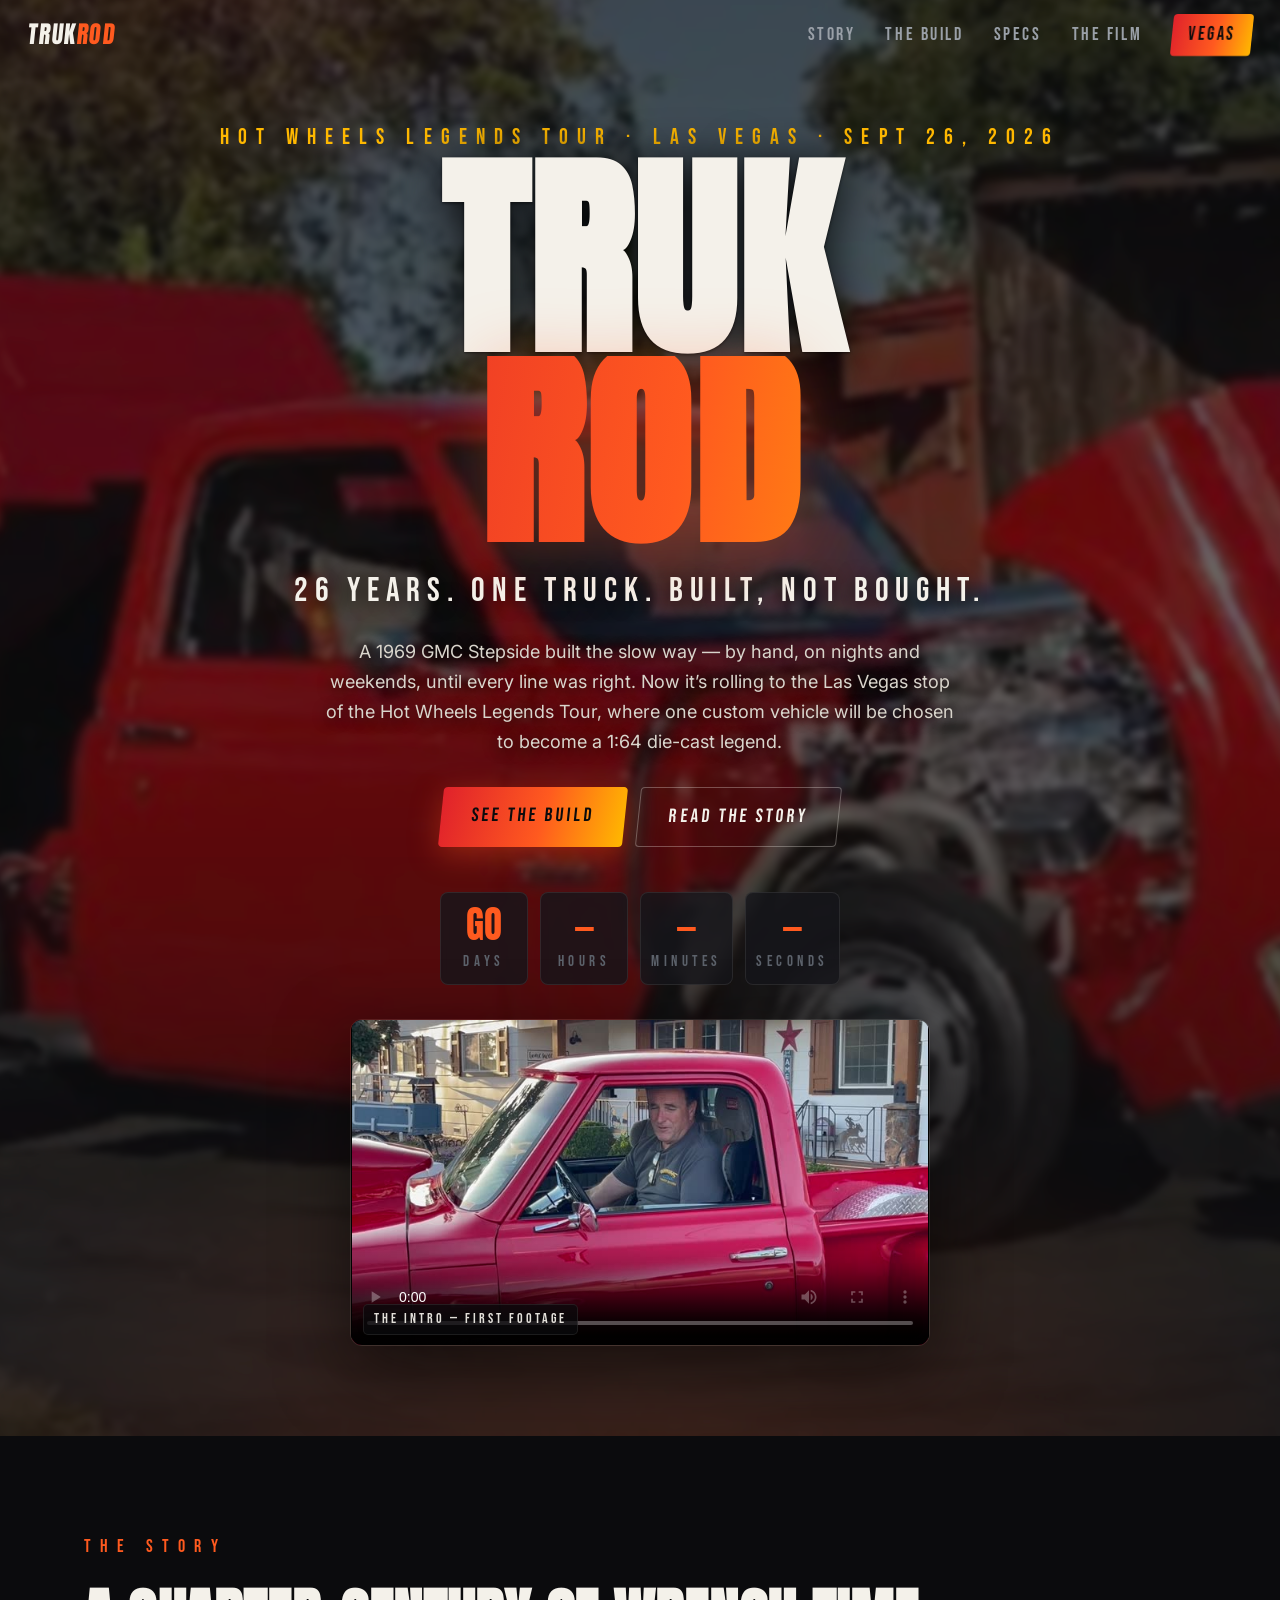
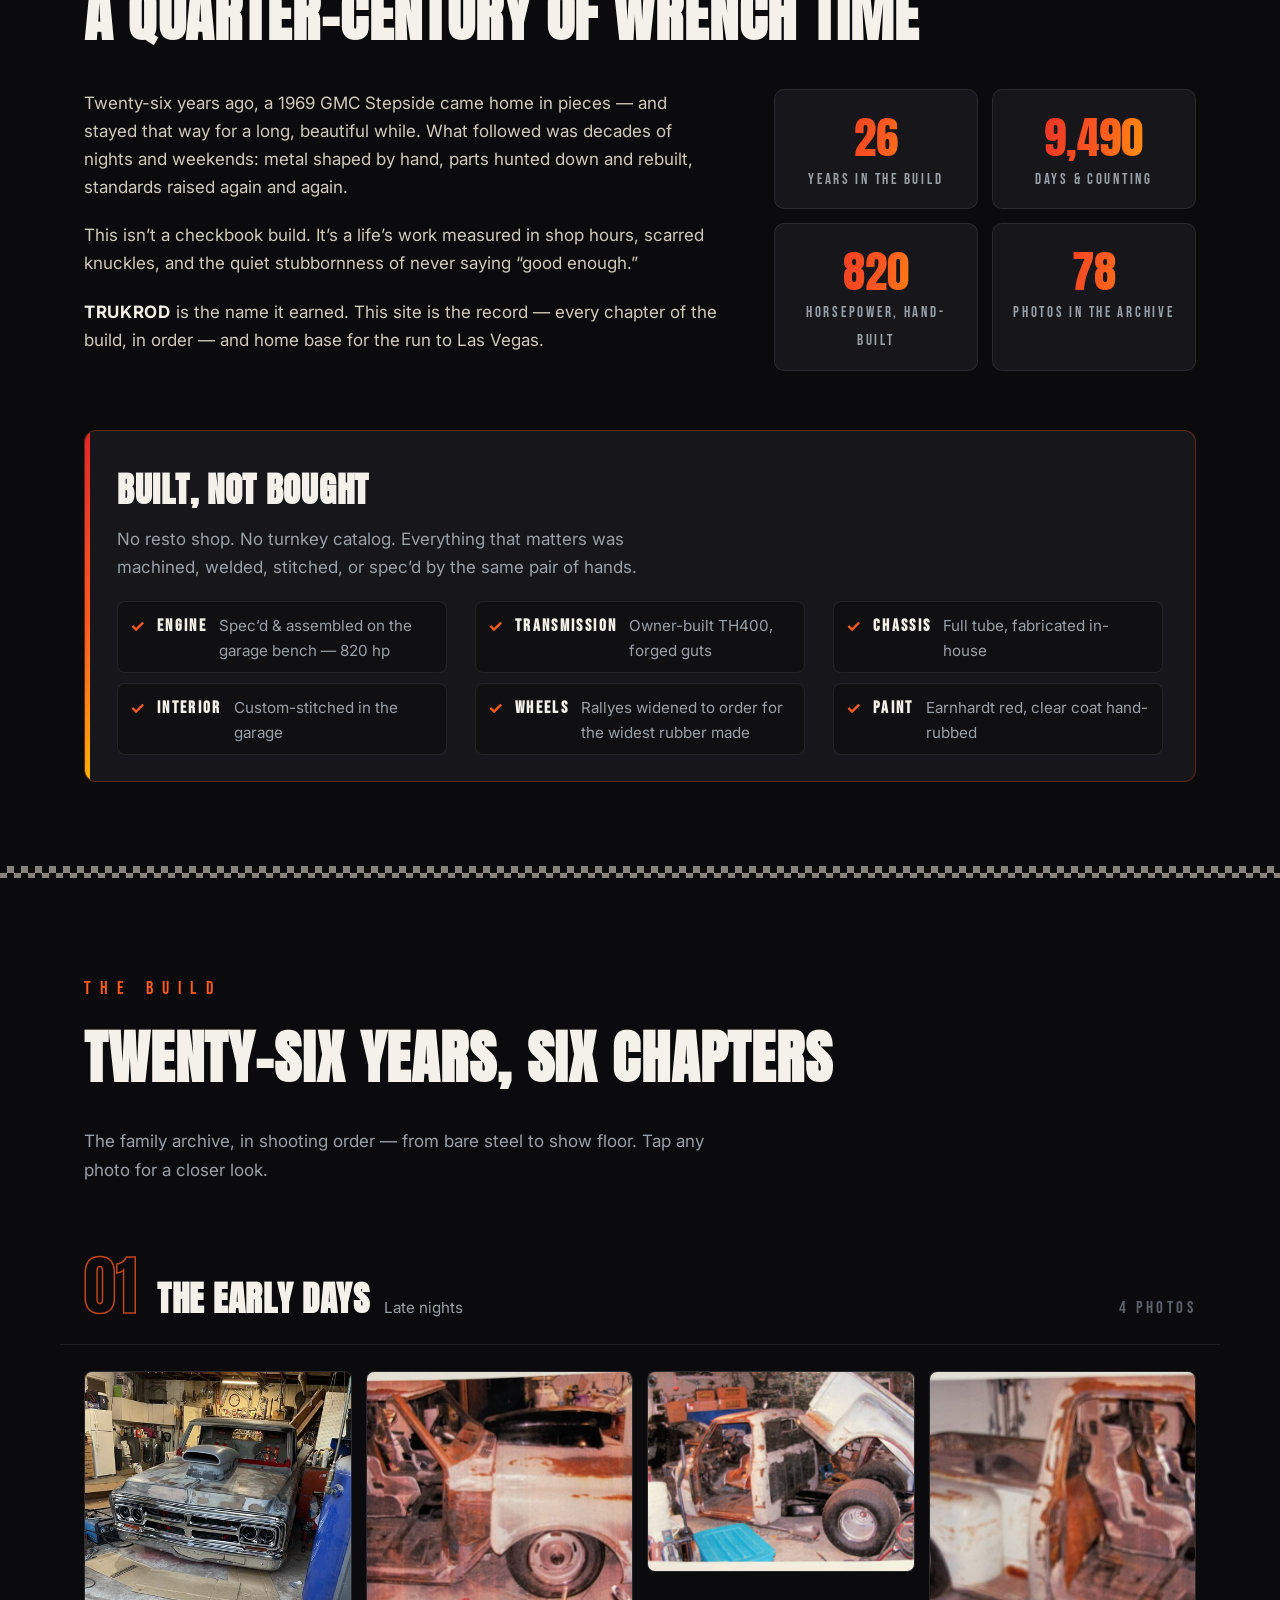
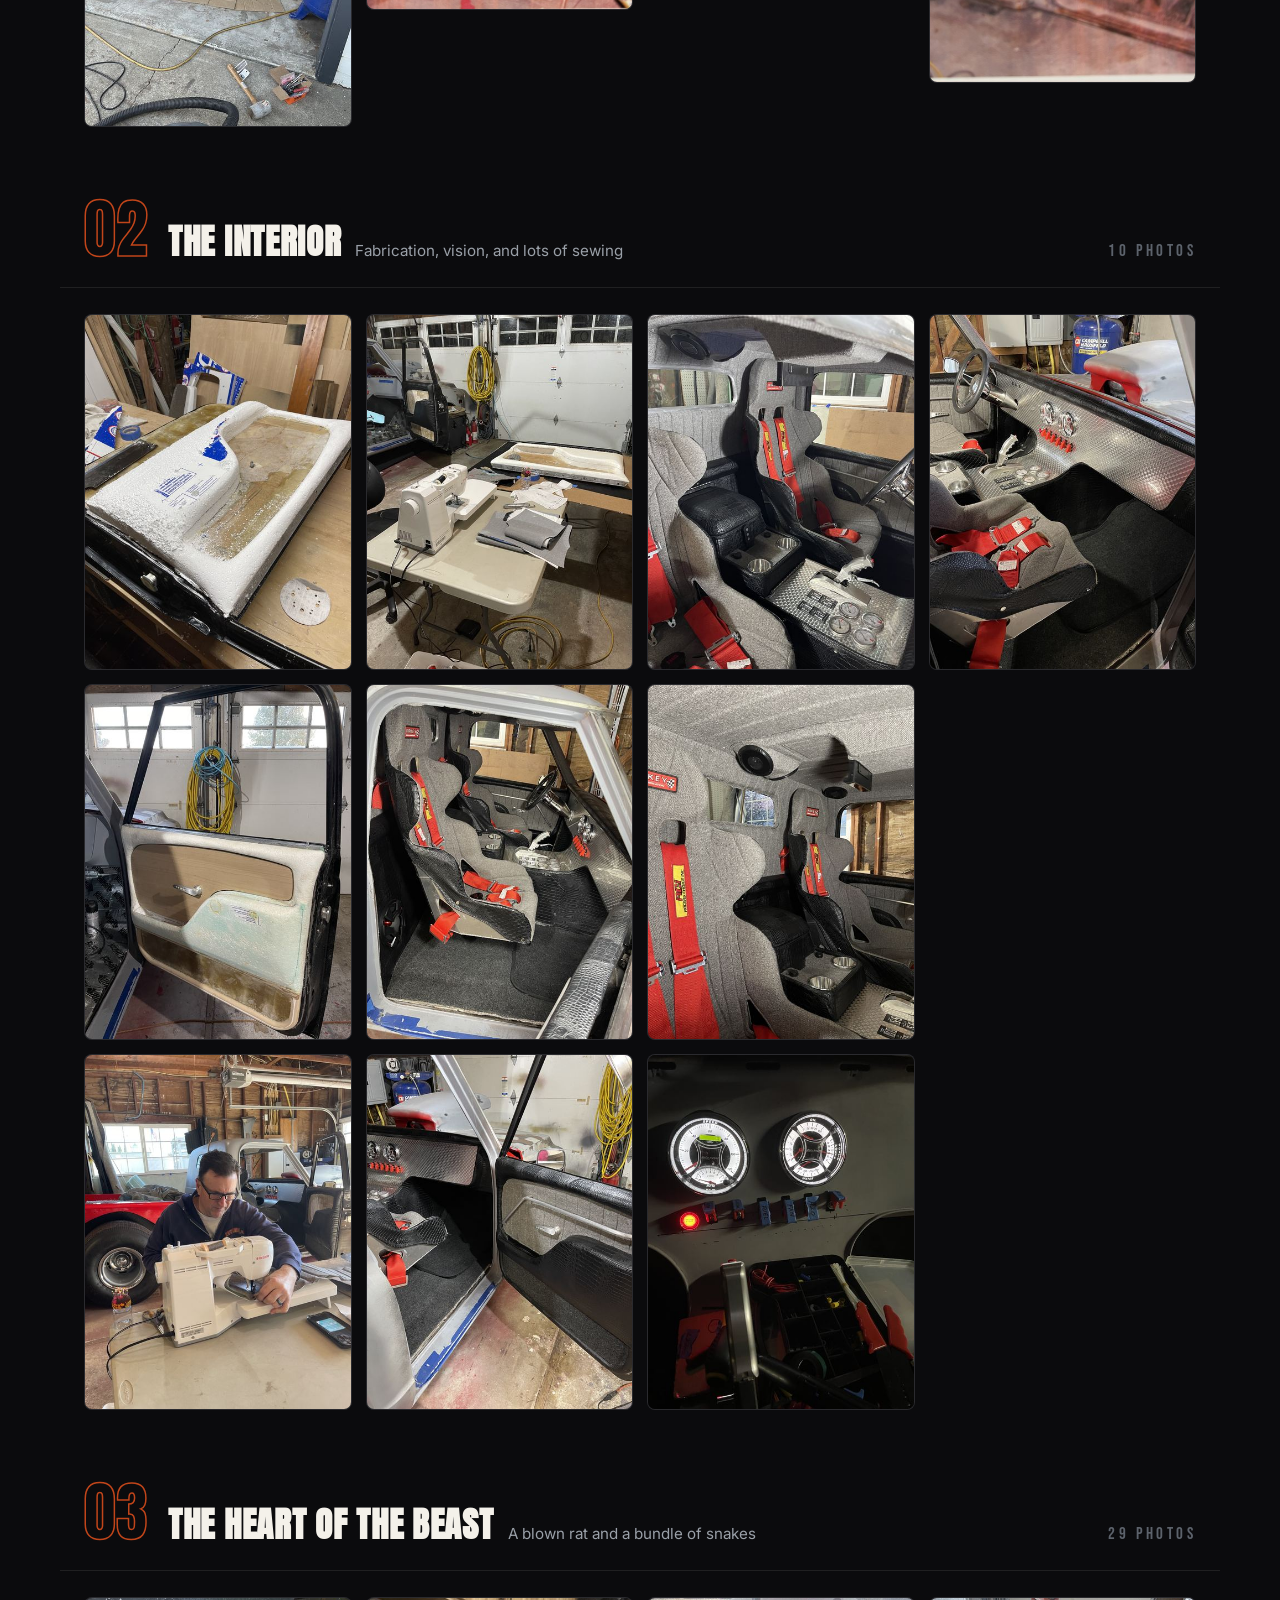
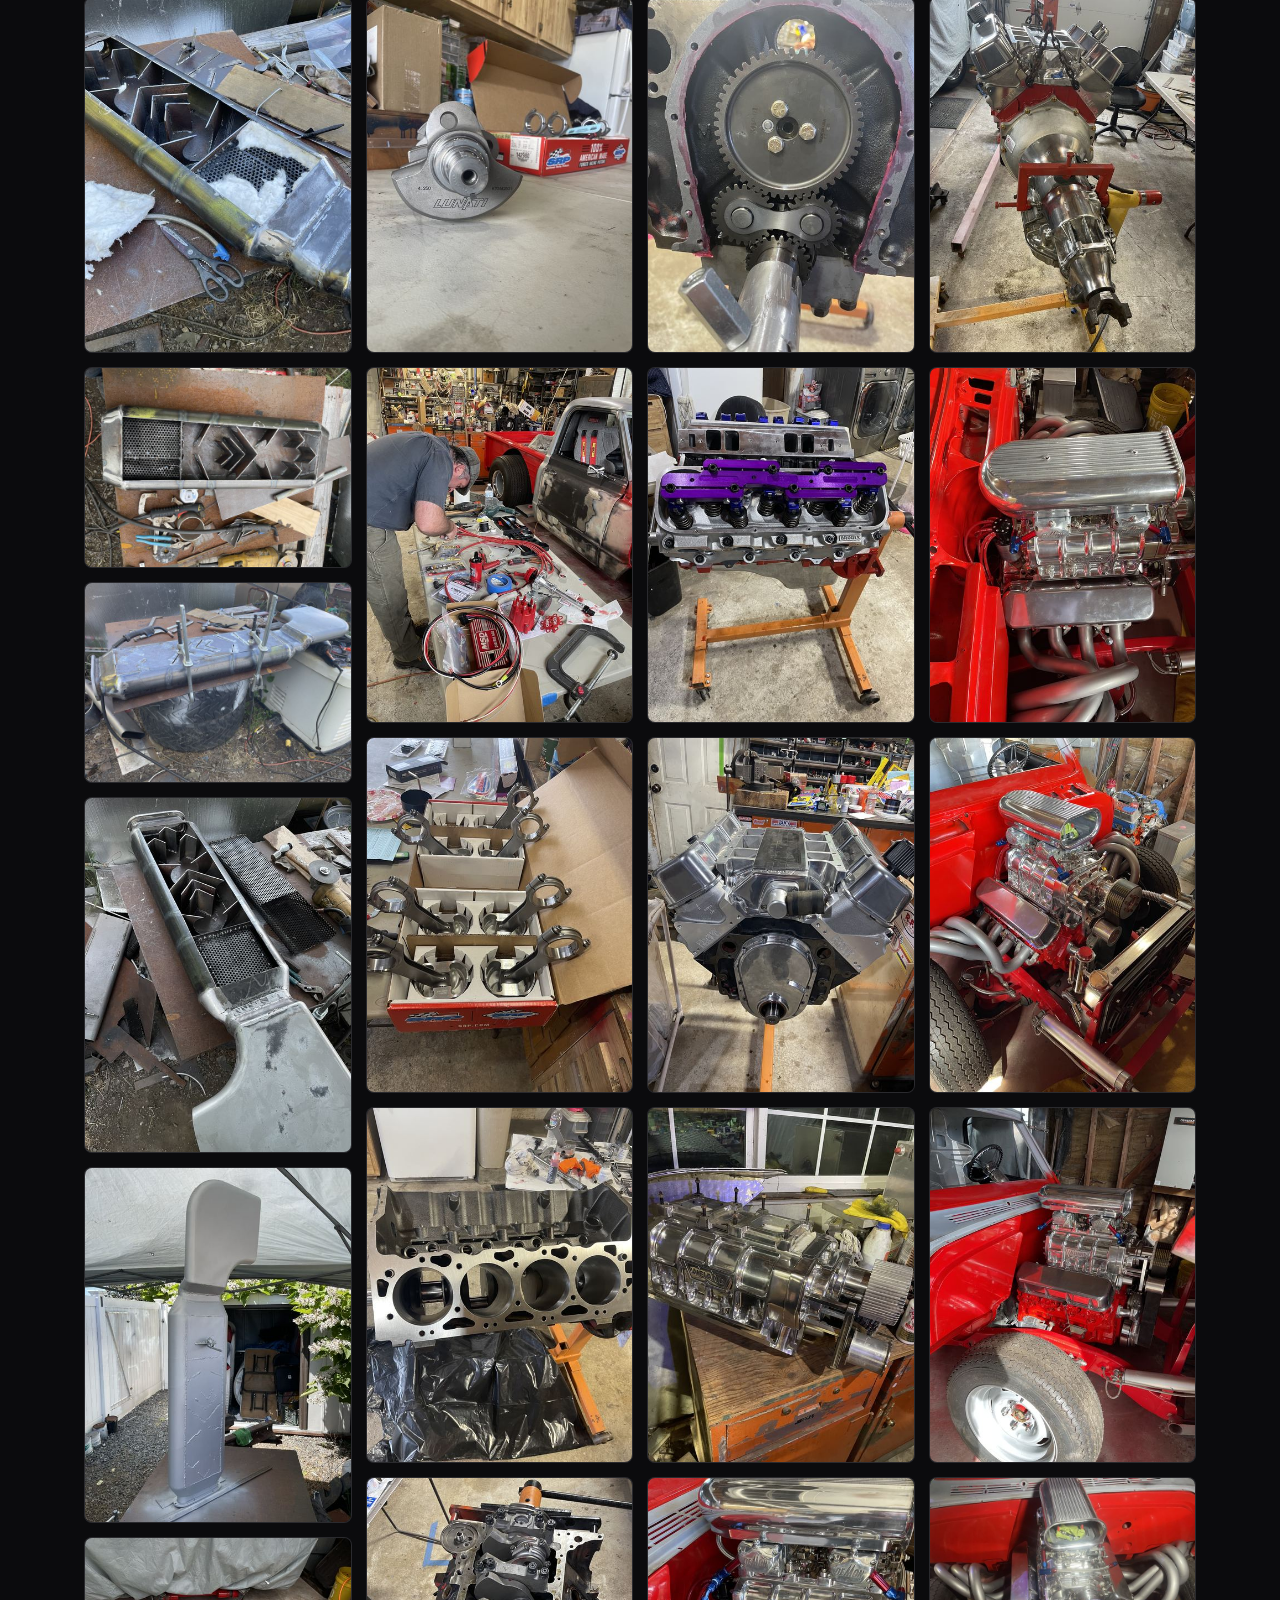
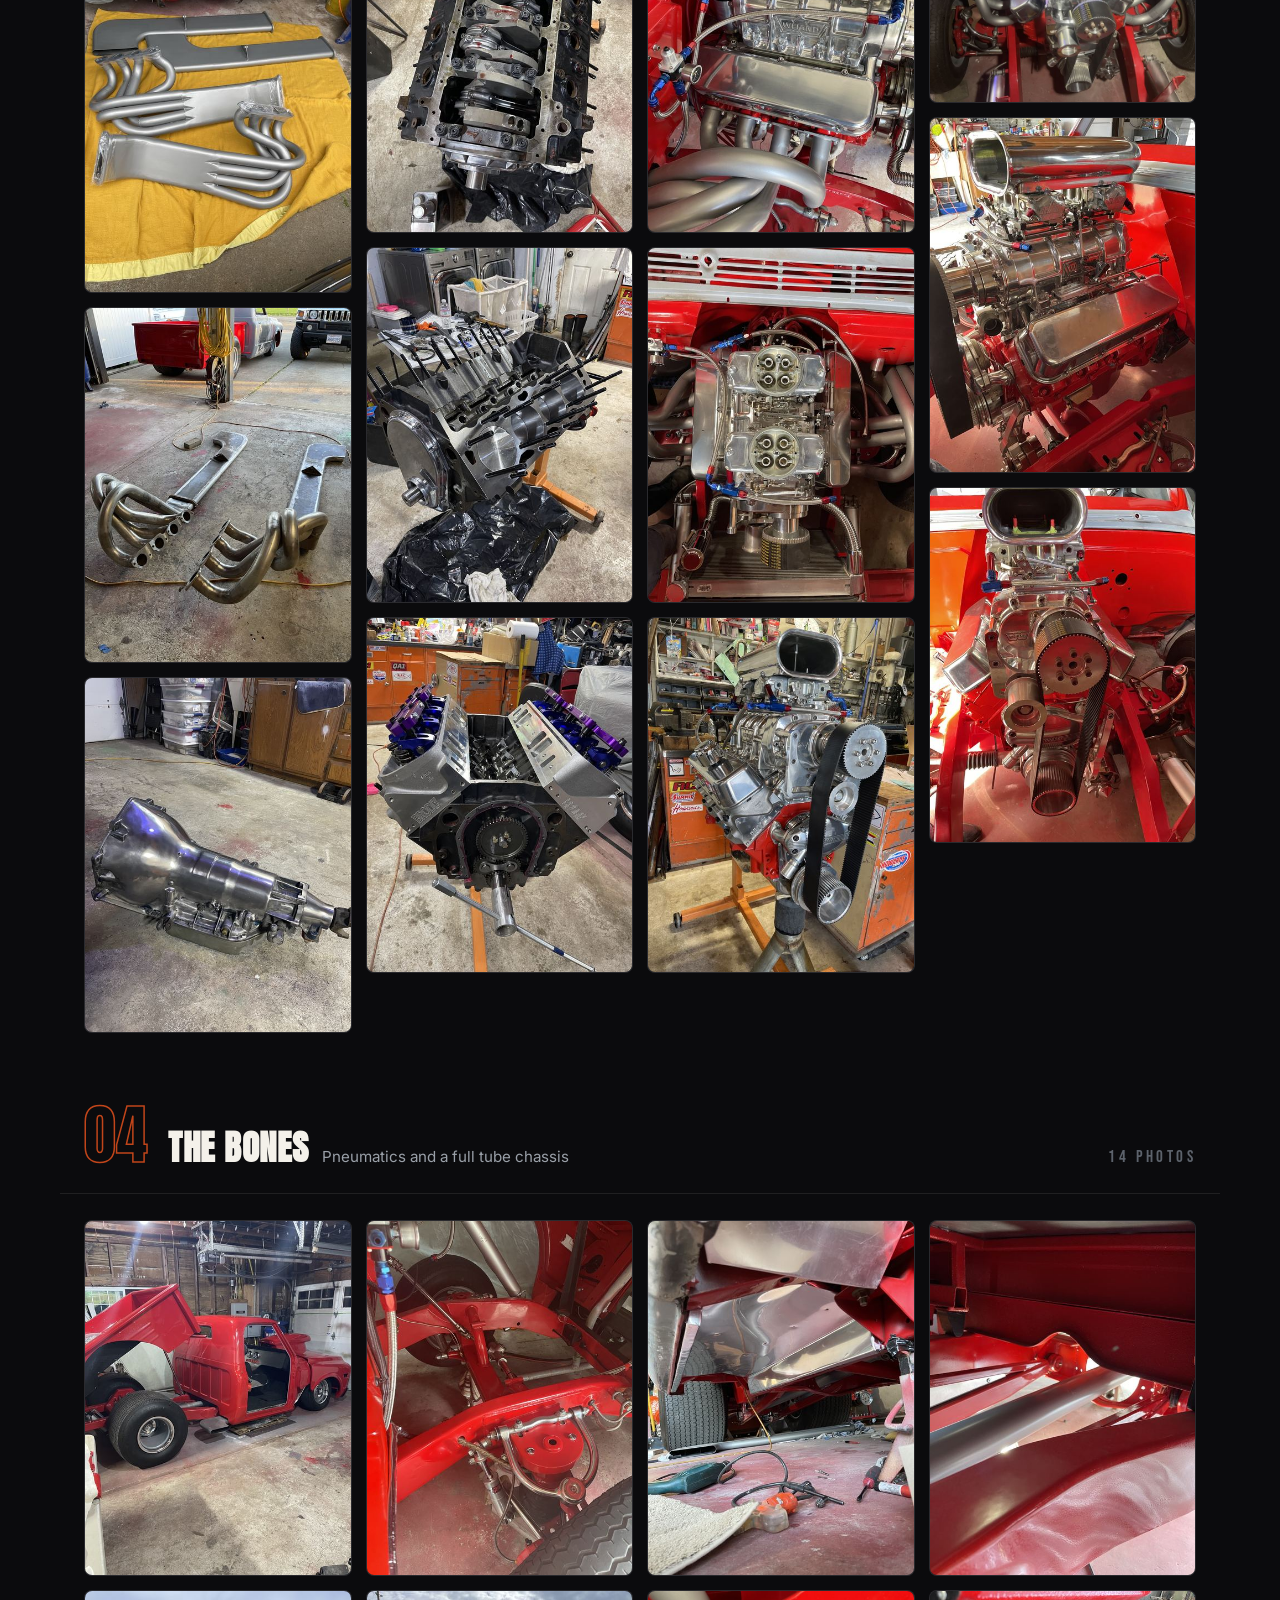
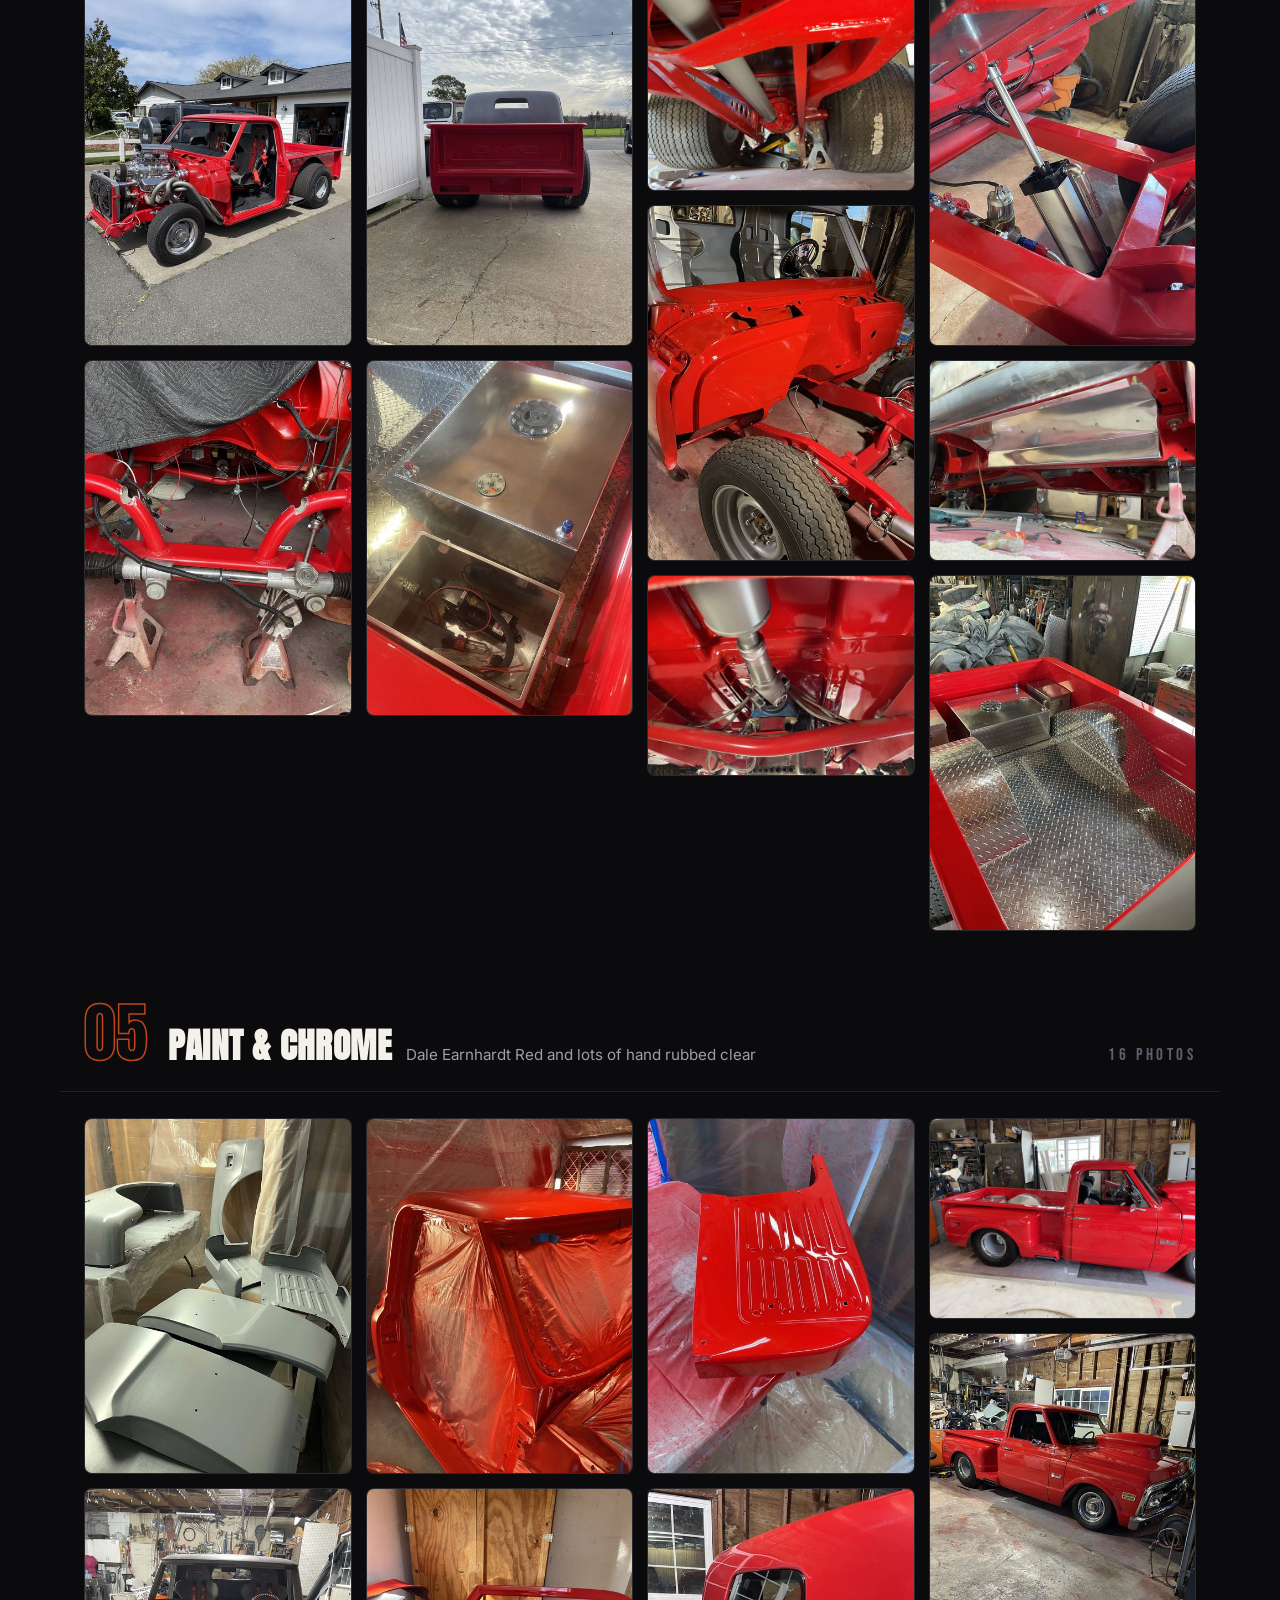
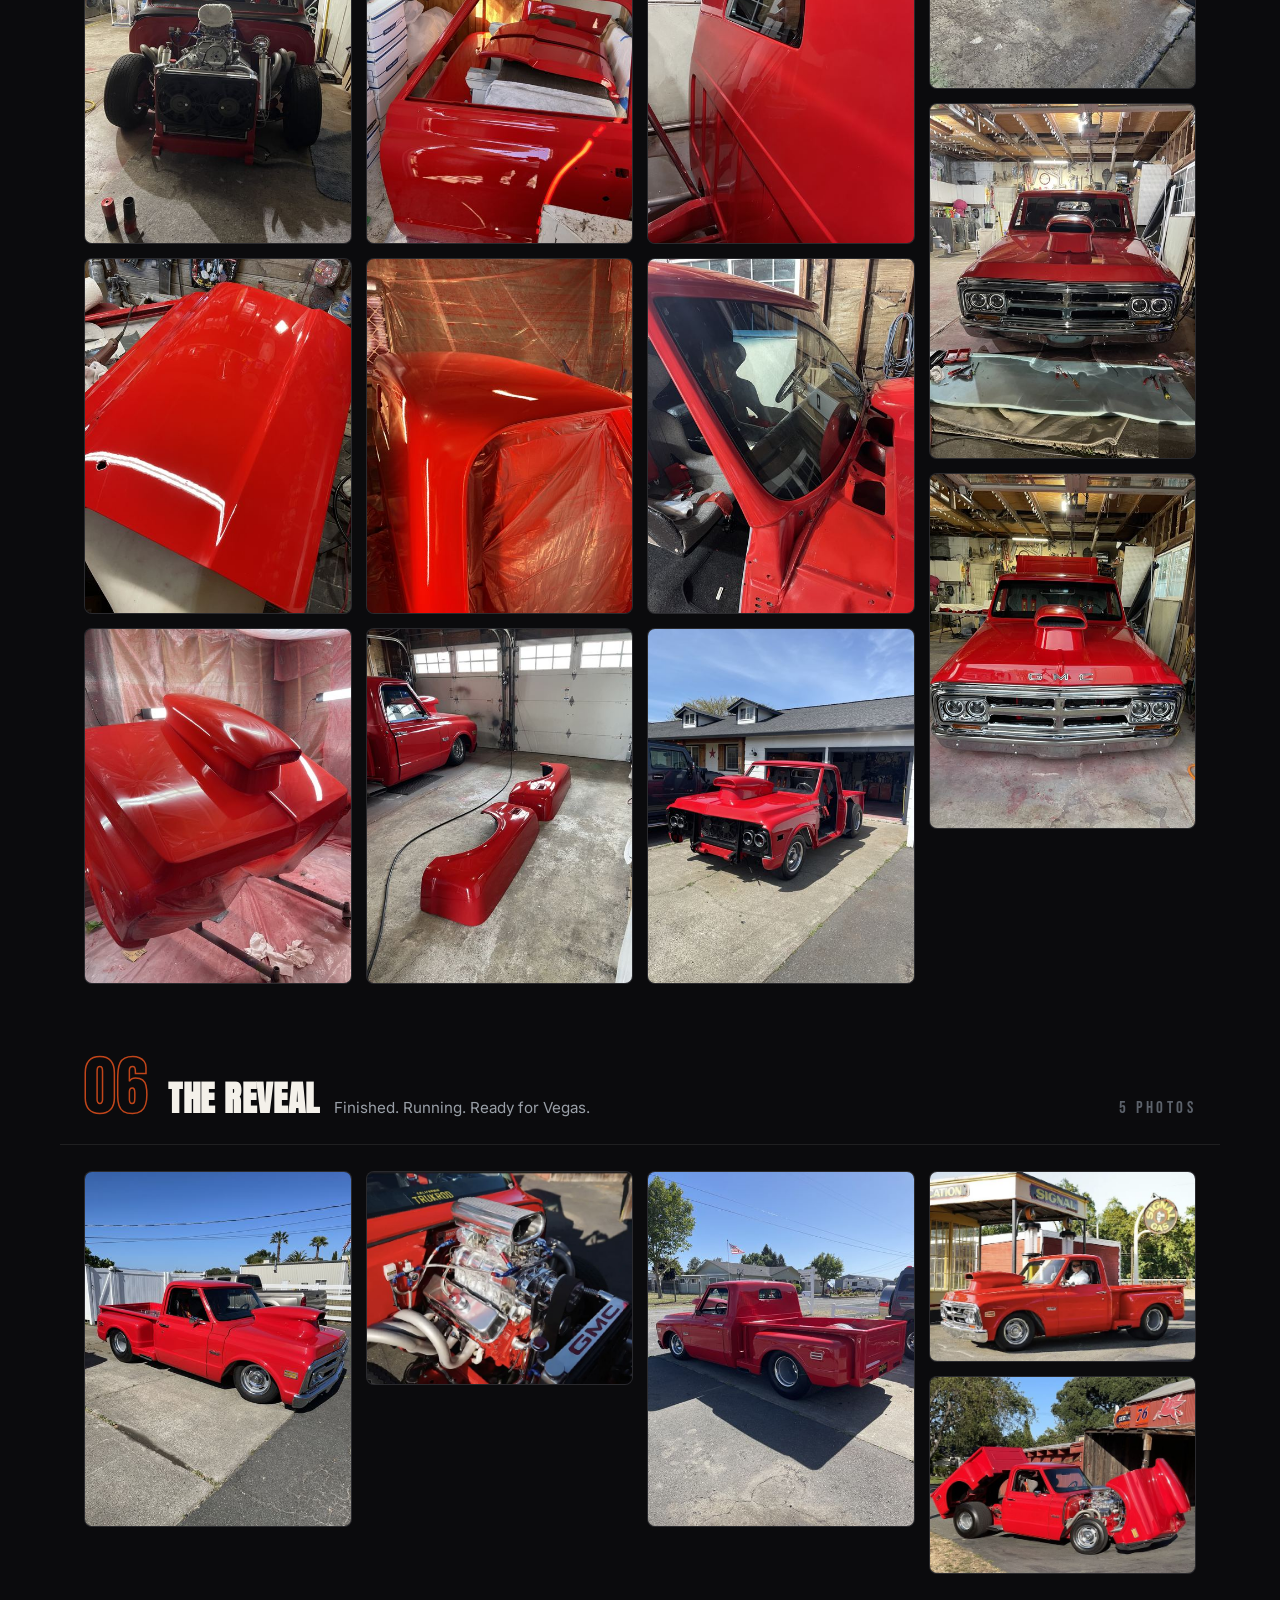
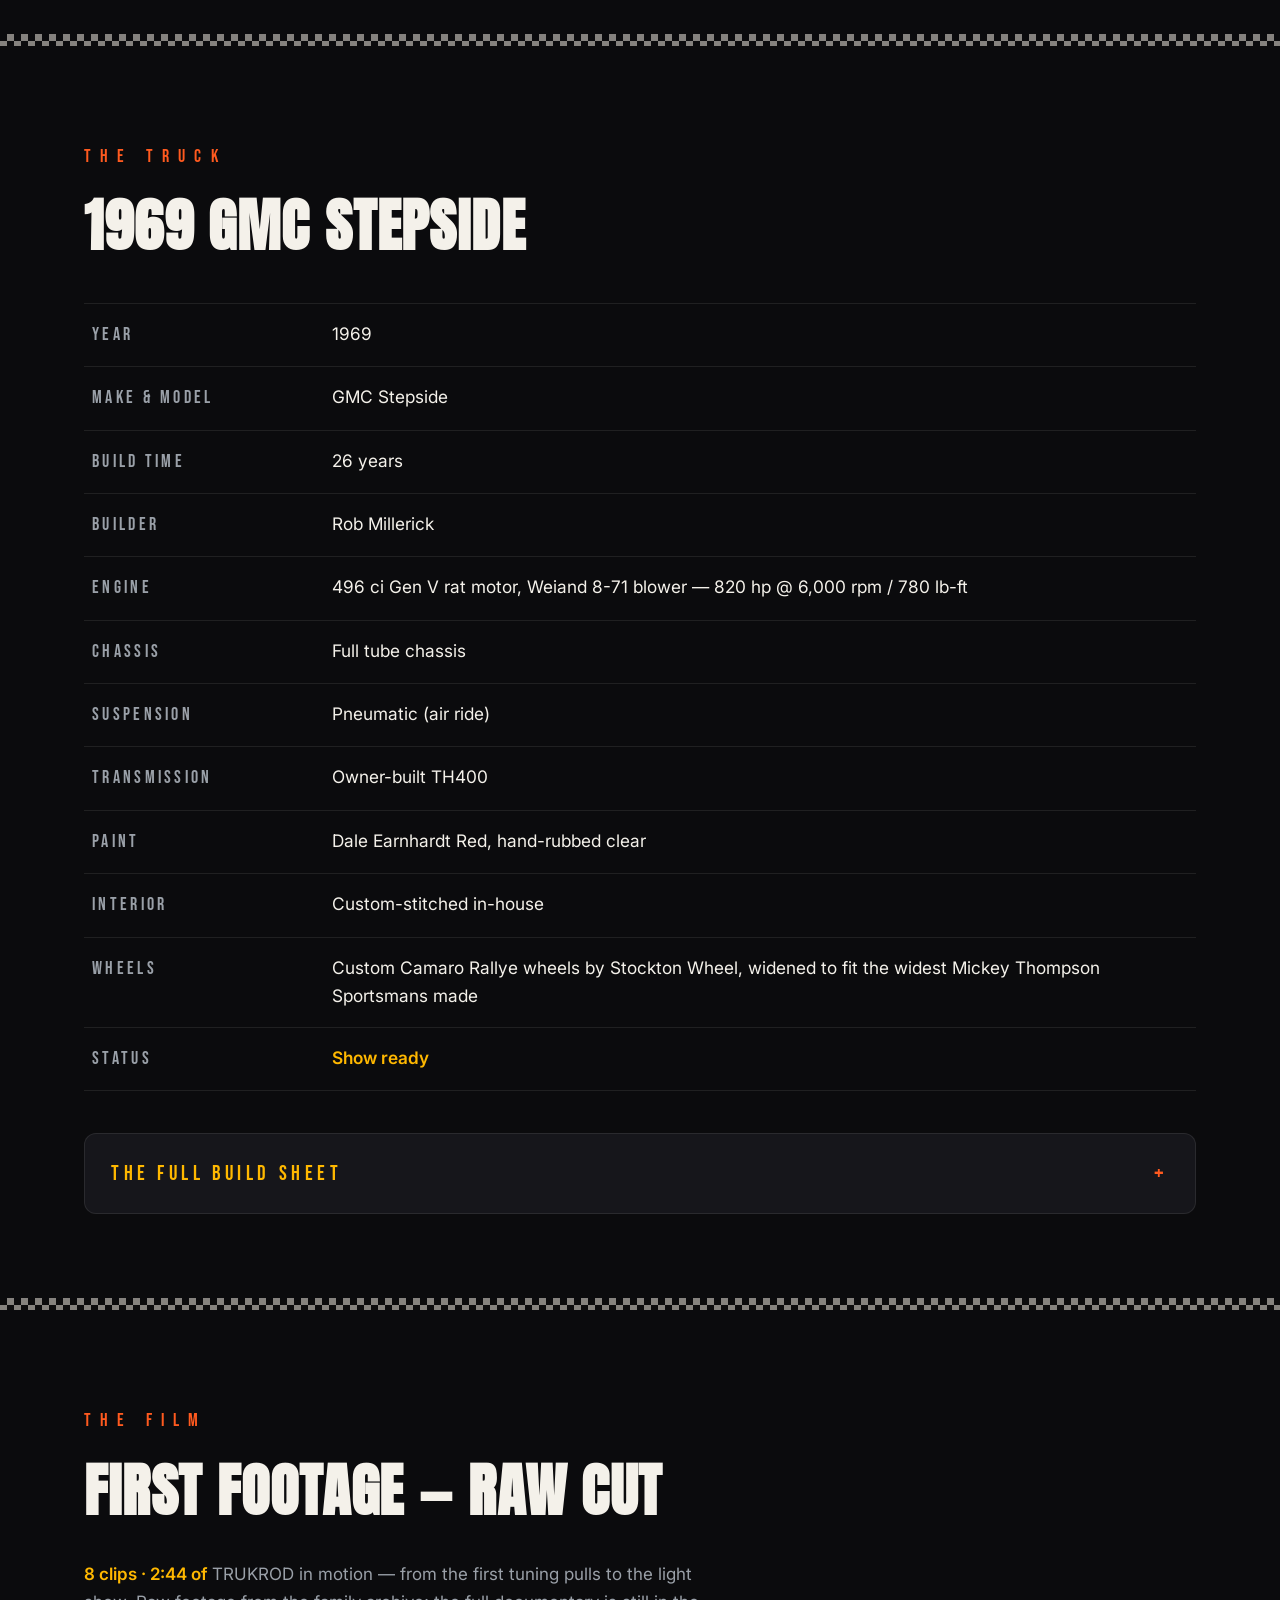
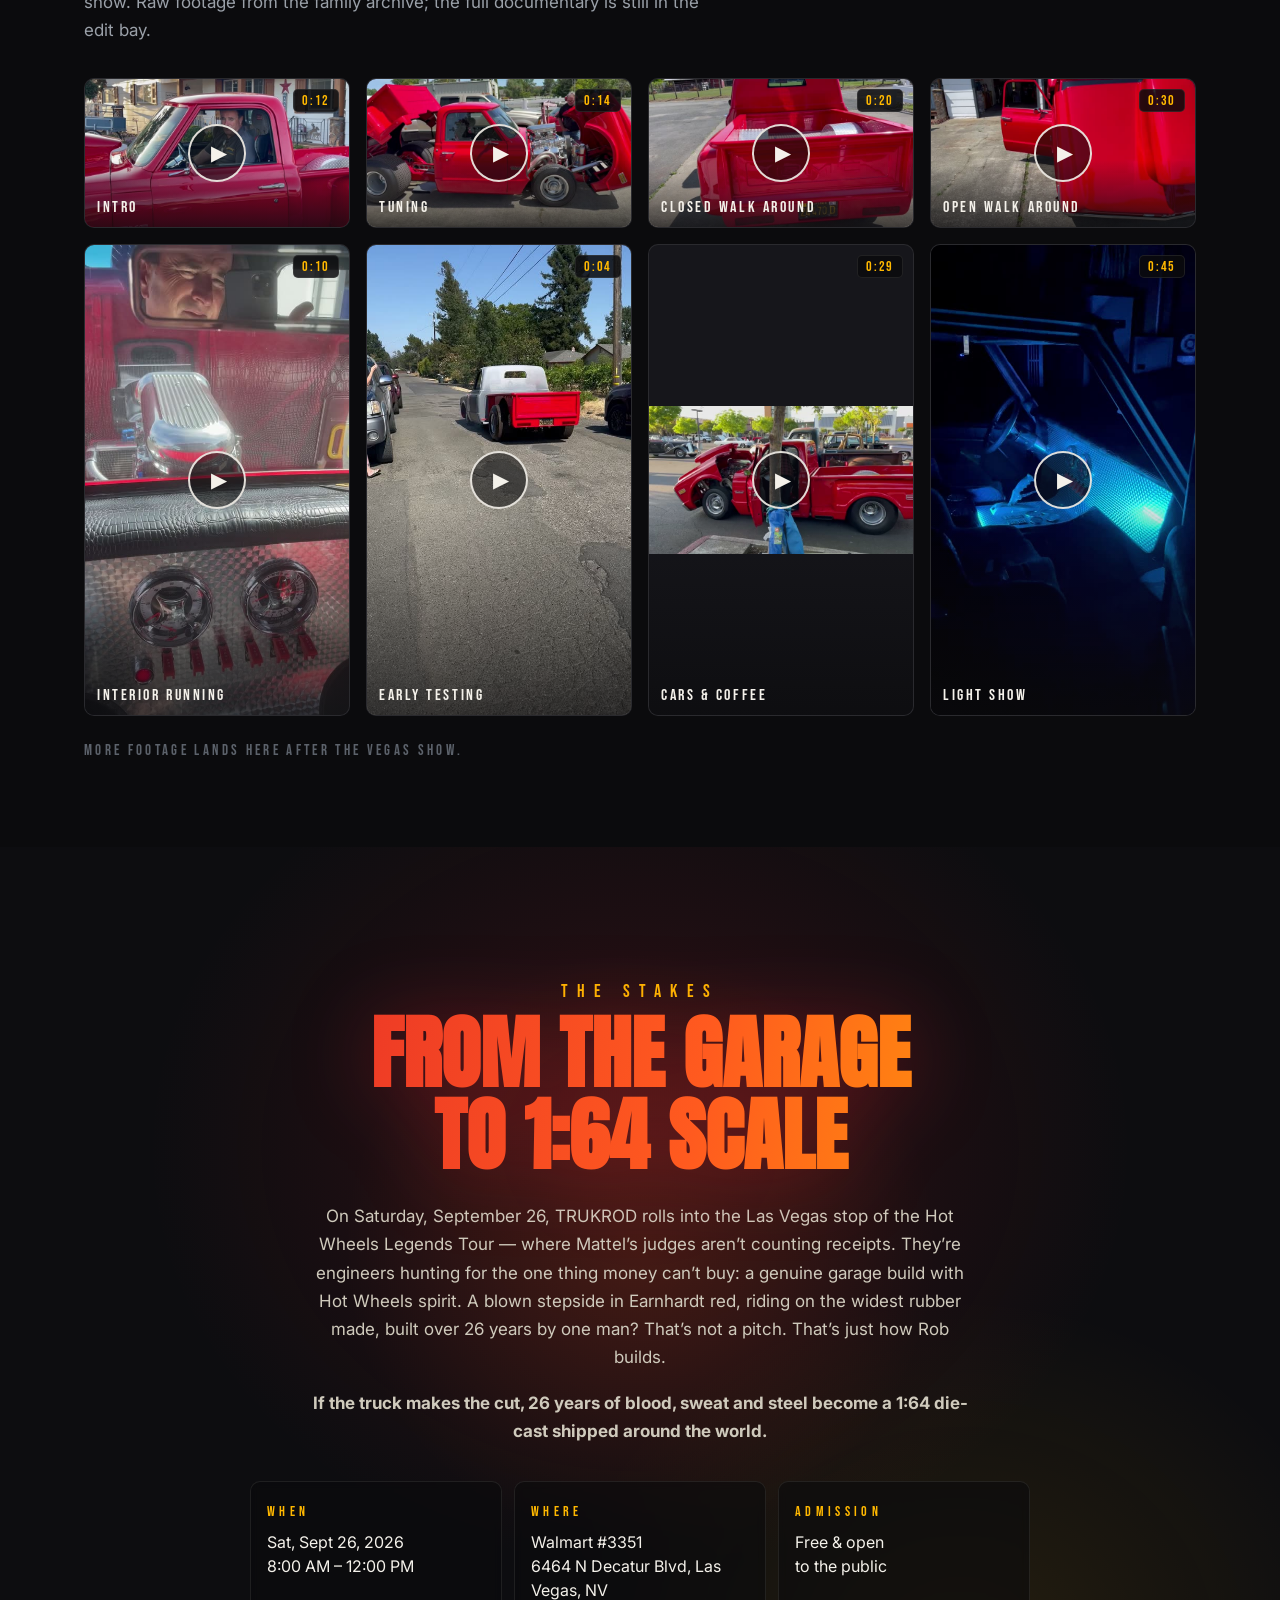
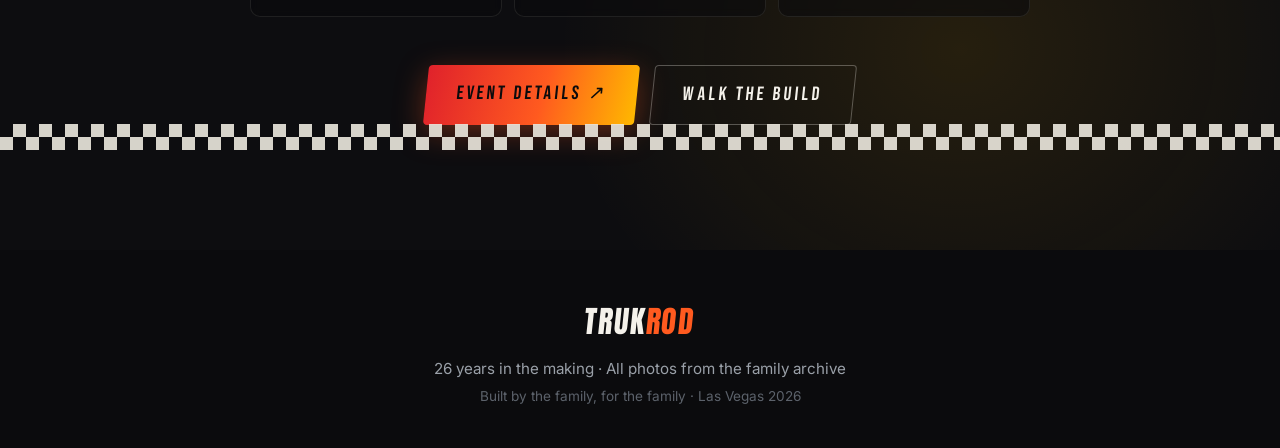
==== commit a50bac8d: "Hero: intro video under countdown; mobile-fit background (photo band on portrait)" ====
--- a/index.html
+++ b/index.html
@@ -65,6 +65,15 @@
         <div class="cd-unit"><span class="cd-num" id="cdMins">&mdash;</span><span class="cd-label">Minutes</span></div>
         <div class="cd-unit"><span class="cd-num" id="cdSecs">&mdash;</span><span class="cd-label">Seconds</span></div>
       </div>
+
+      <div class="hero-video reveal">
+        <video id="heroVideo" controls playsinline preload="metadata"
+               poster="images/posters/IMG_4764.jpg?v=2" aria-label="TRUKROD — intro film">
+          <source src="video/IMG_4764.mp4?v=2" type="video/mp4">
+          Your browser doesn&rsquo;t support embedded video.
+        </video>
+        <span class="hero-video-cap">The Intro &mdash; first footage</span>
+      </div>
     </div>
     <div class="checker" aria-hidden="true"></div>
   </section>
--- a/css/styles.css
+++ b/css/styles.css
@@ -232,6 +232,38 @@
   gap: 12px;
   flex-wrap: wrap;
   justify-content: center;
+  margin-bottom: 34px;
+}
+
+/* intro video under the countdown */
+.hero-video {
+  position: relative;
+  max-width: 580px;
+  margin: 0 auto;
+  border-radius: 12px;
+  overflow: hidden;
+  border: 1px solid var(--line);
+  box-shadow: 0 24px 70px rgba(0, 0, 0, .55);
+}
+.hero-video video {
+  display: block;
+  width: 100%;
+  aspect-ratio: 16 / 9;
+  background: #000;
+}
+.hero-video-cap {
+  position: absolute;
+  left: 12px; bottom: 10px;
+  font-family: var(--font-head);
+  letter-spacing: .22em;
+  text-transform: uppercase;
+  font-size: .85rem;
+  color: rgba(244, 241, 234, .92);
+  background: rgba(11, 11, 13, .72);
+  border: 1px solid var(--line);
+  border-radius: 5px;
+  padding: 3px 10px;
+  pointer-events: none;
 }
 .cd-unit {
   min-width: 88px;
@@ -905,6 +937,13 @@
   .event-card { grid-template-columns: 1fr; max-width: 420px; }
 }
 @media (max-width: 720px) {
+  /* photo band on portrait screens: fit full truck width instead of
+     zoom-cropping a landscape source into a tall viewport */
+  .hero::before {
+    background-size: 100% auto;
+    background-position: center 38%;
+  }
+  .hero-video { border-radius: 10px; }
   .nav-links {
     position: fixed;
     top: 0; right: 0;
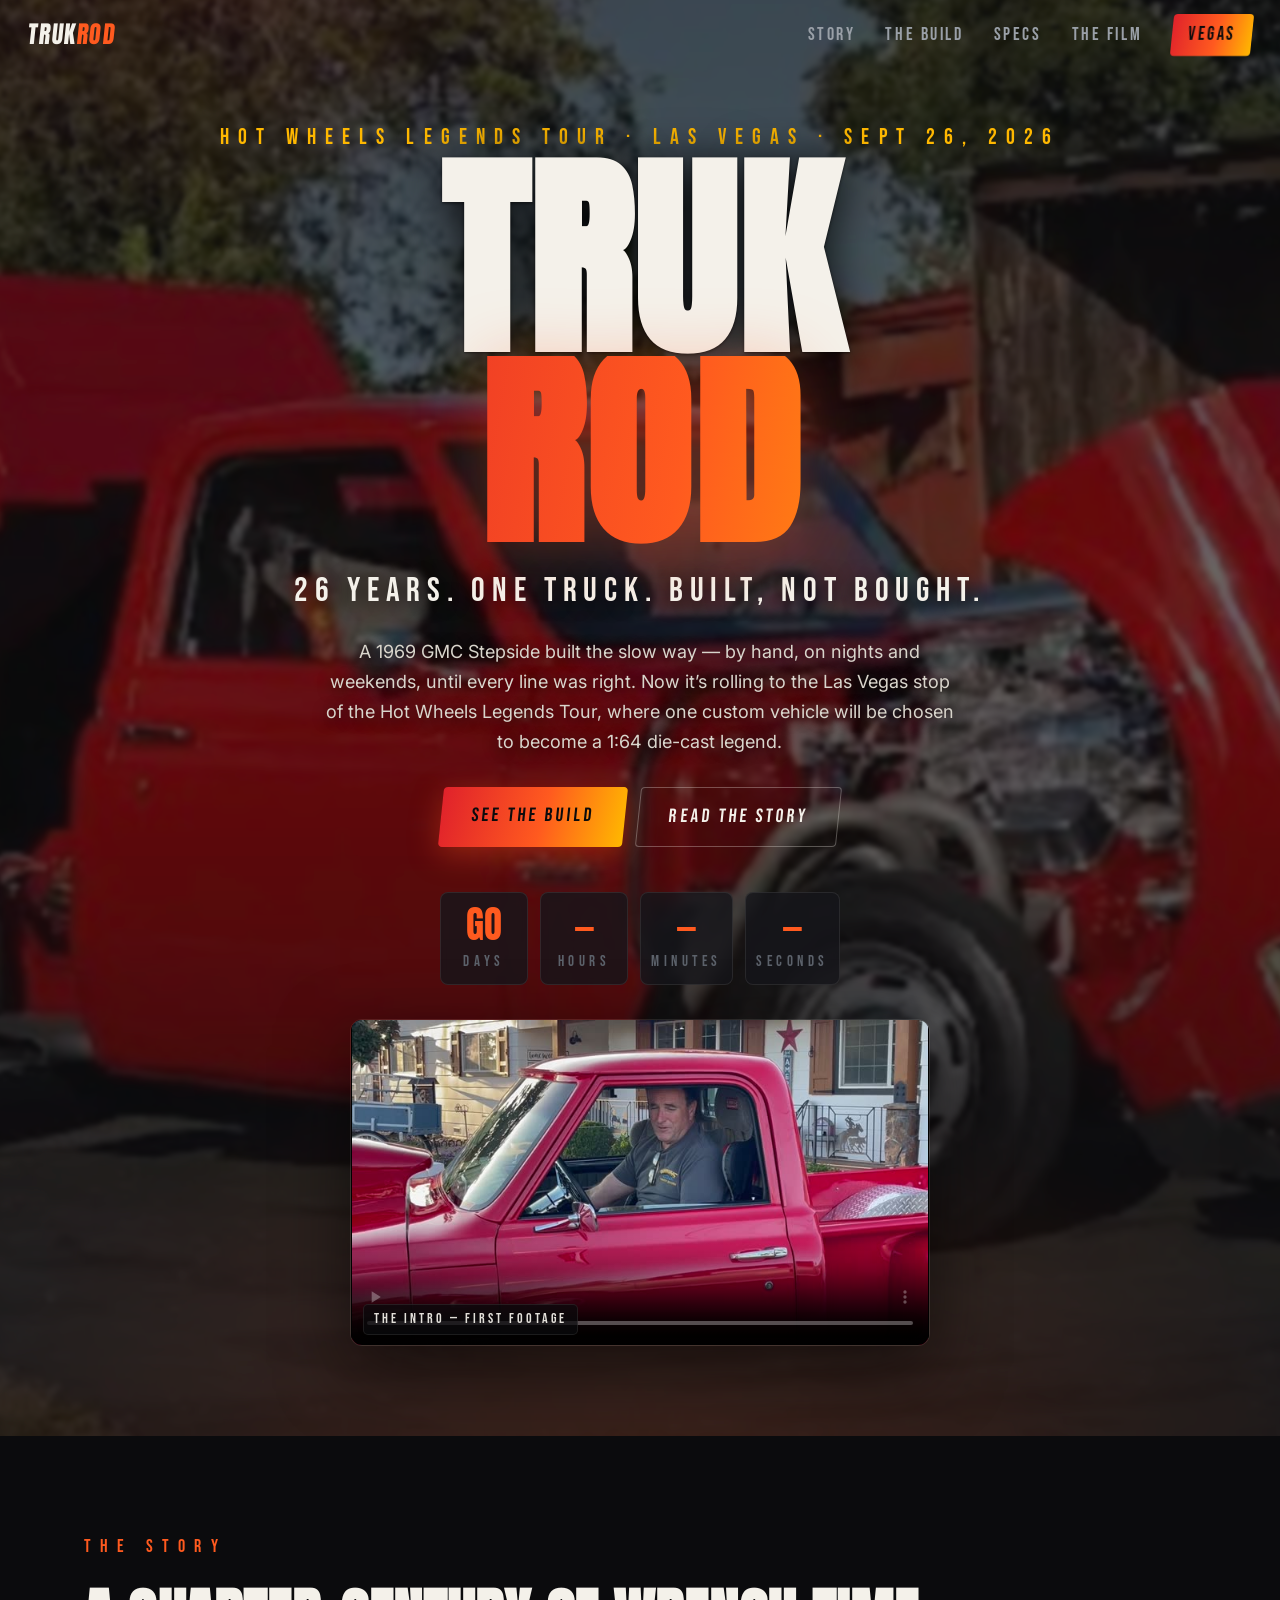
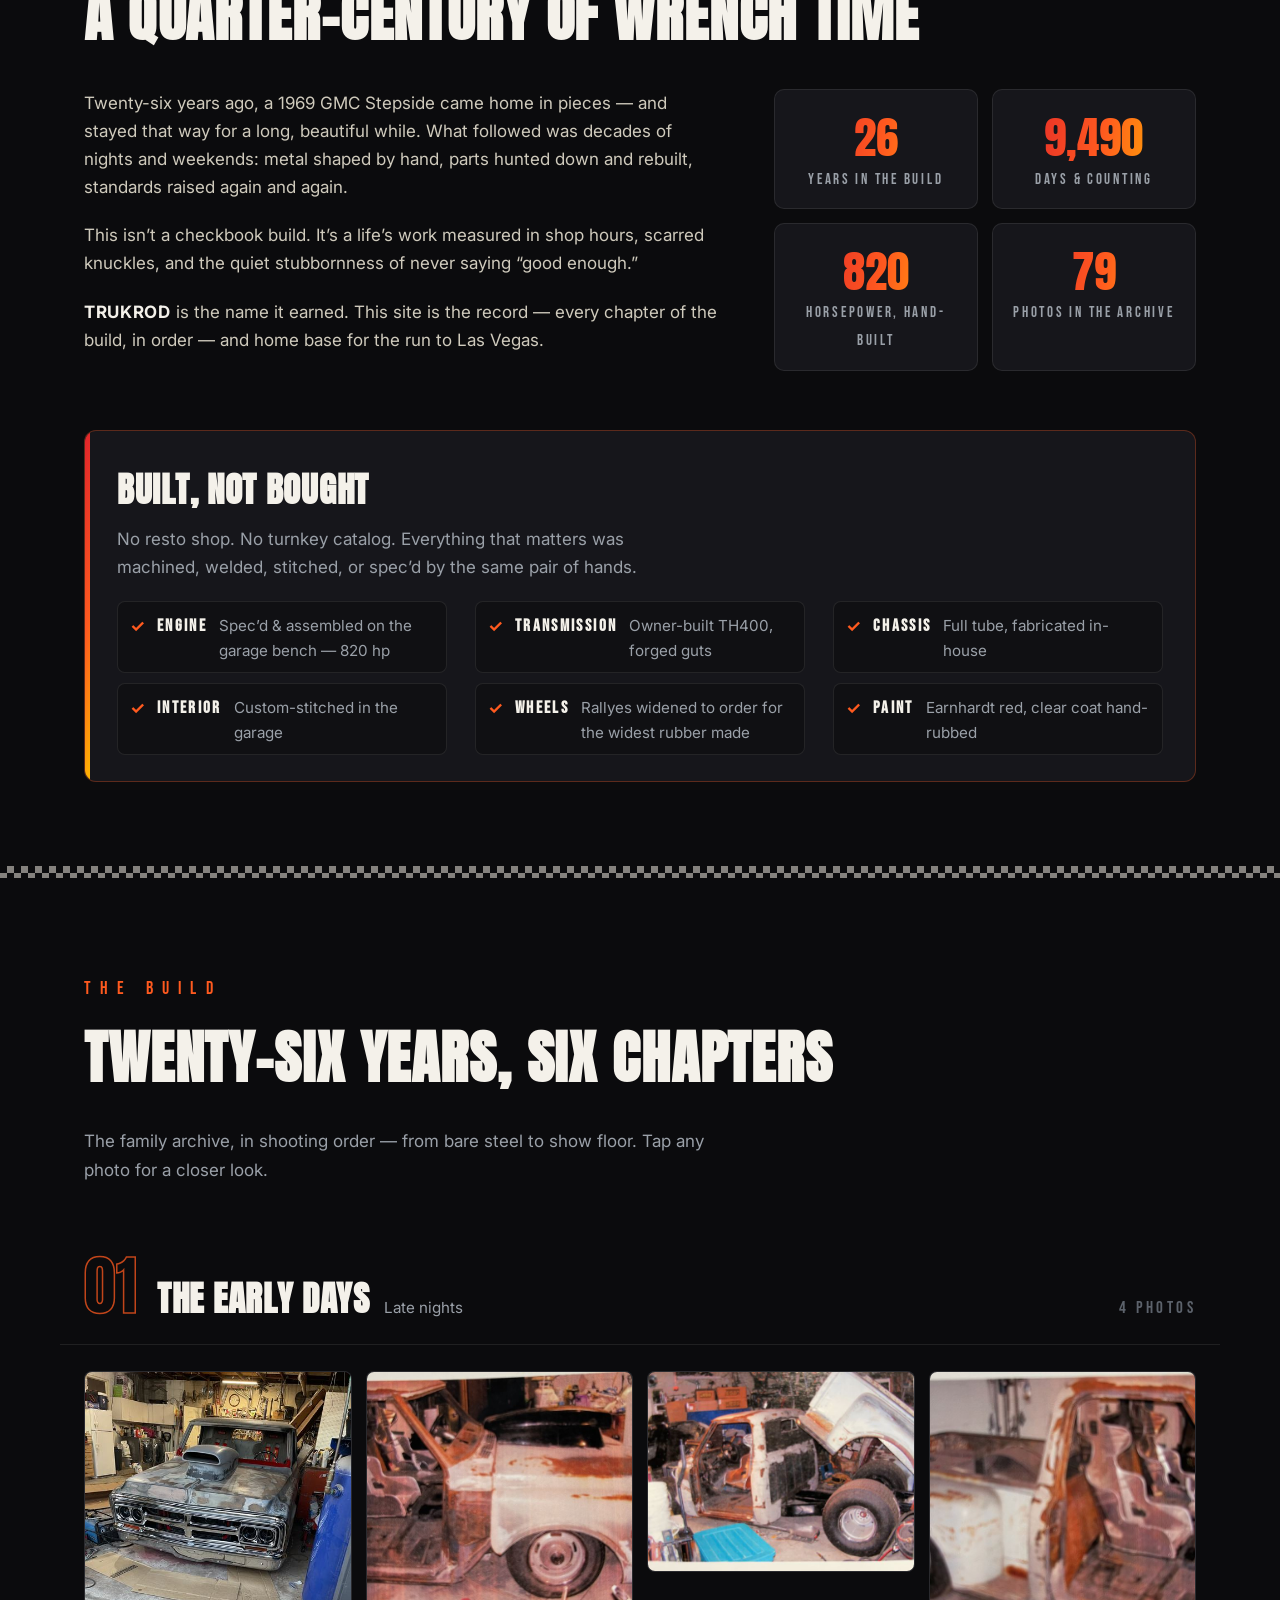
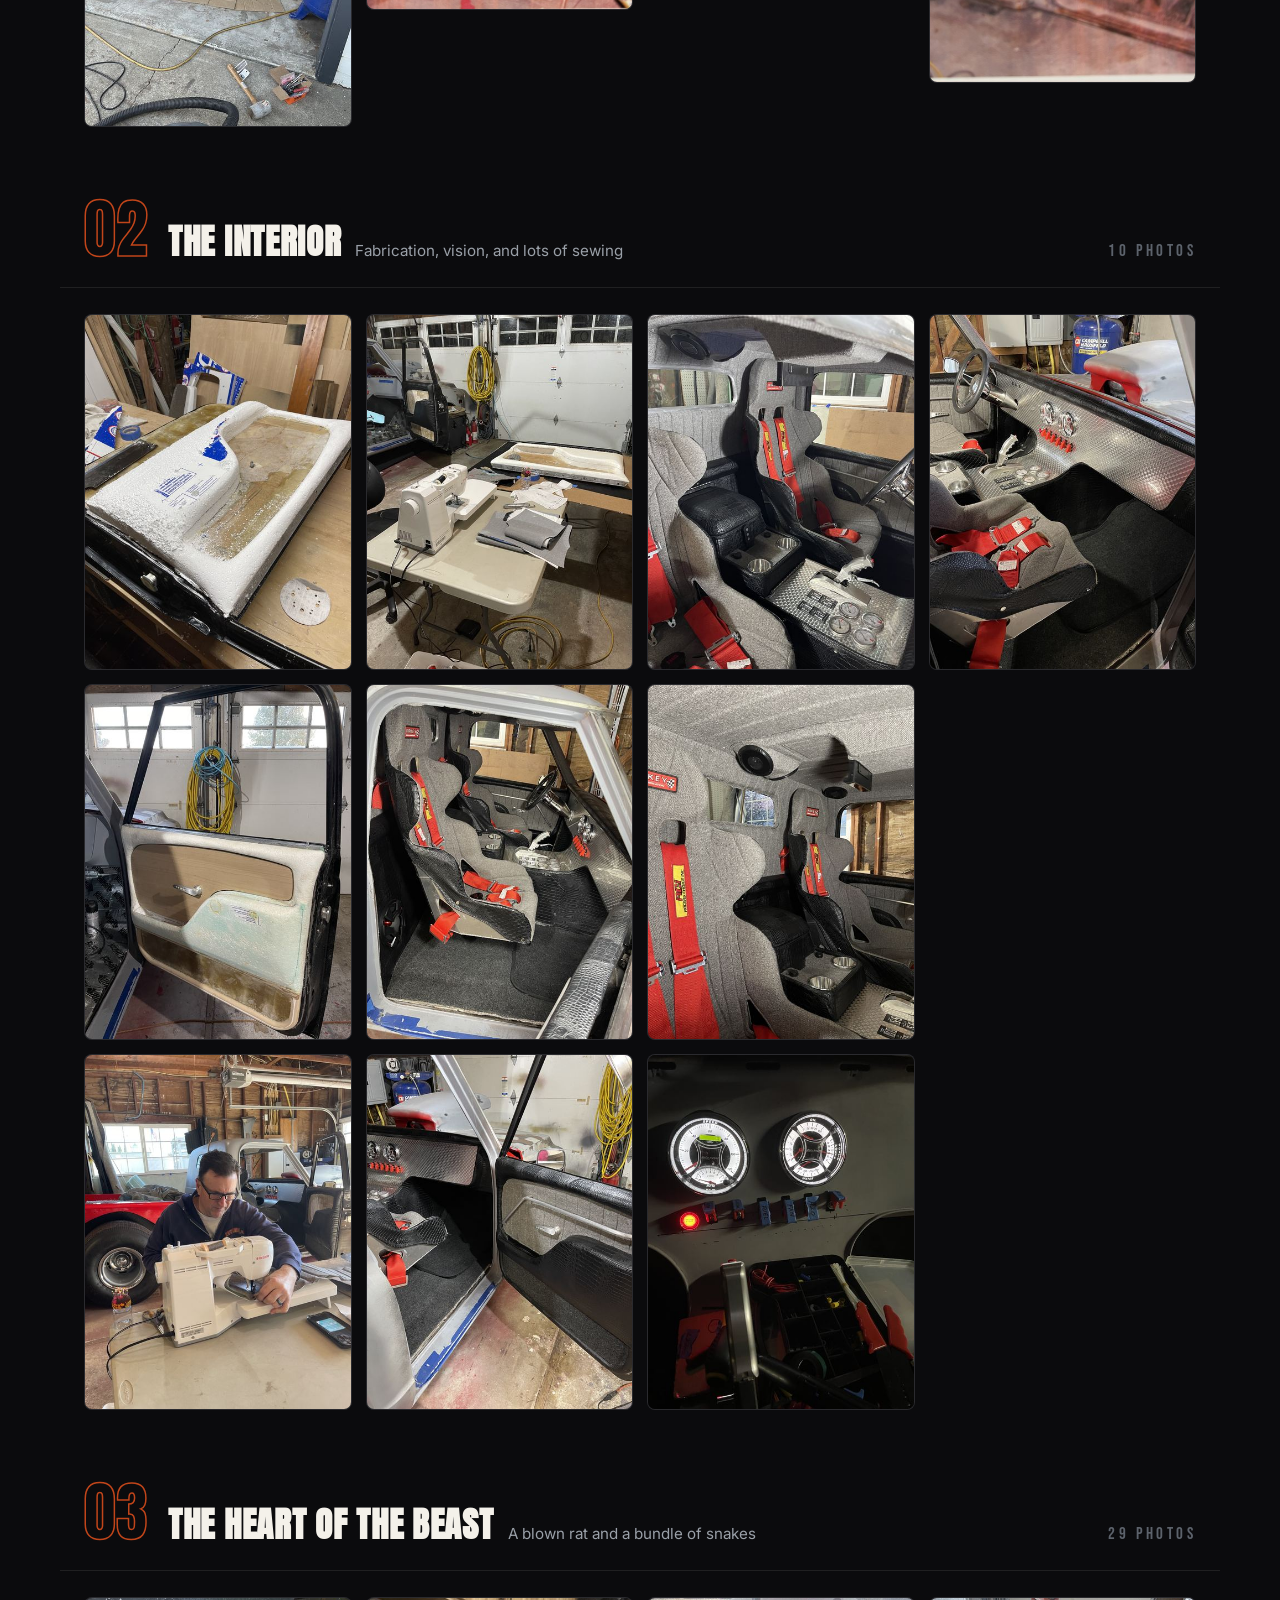
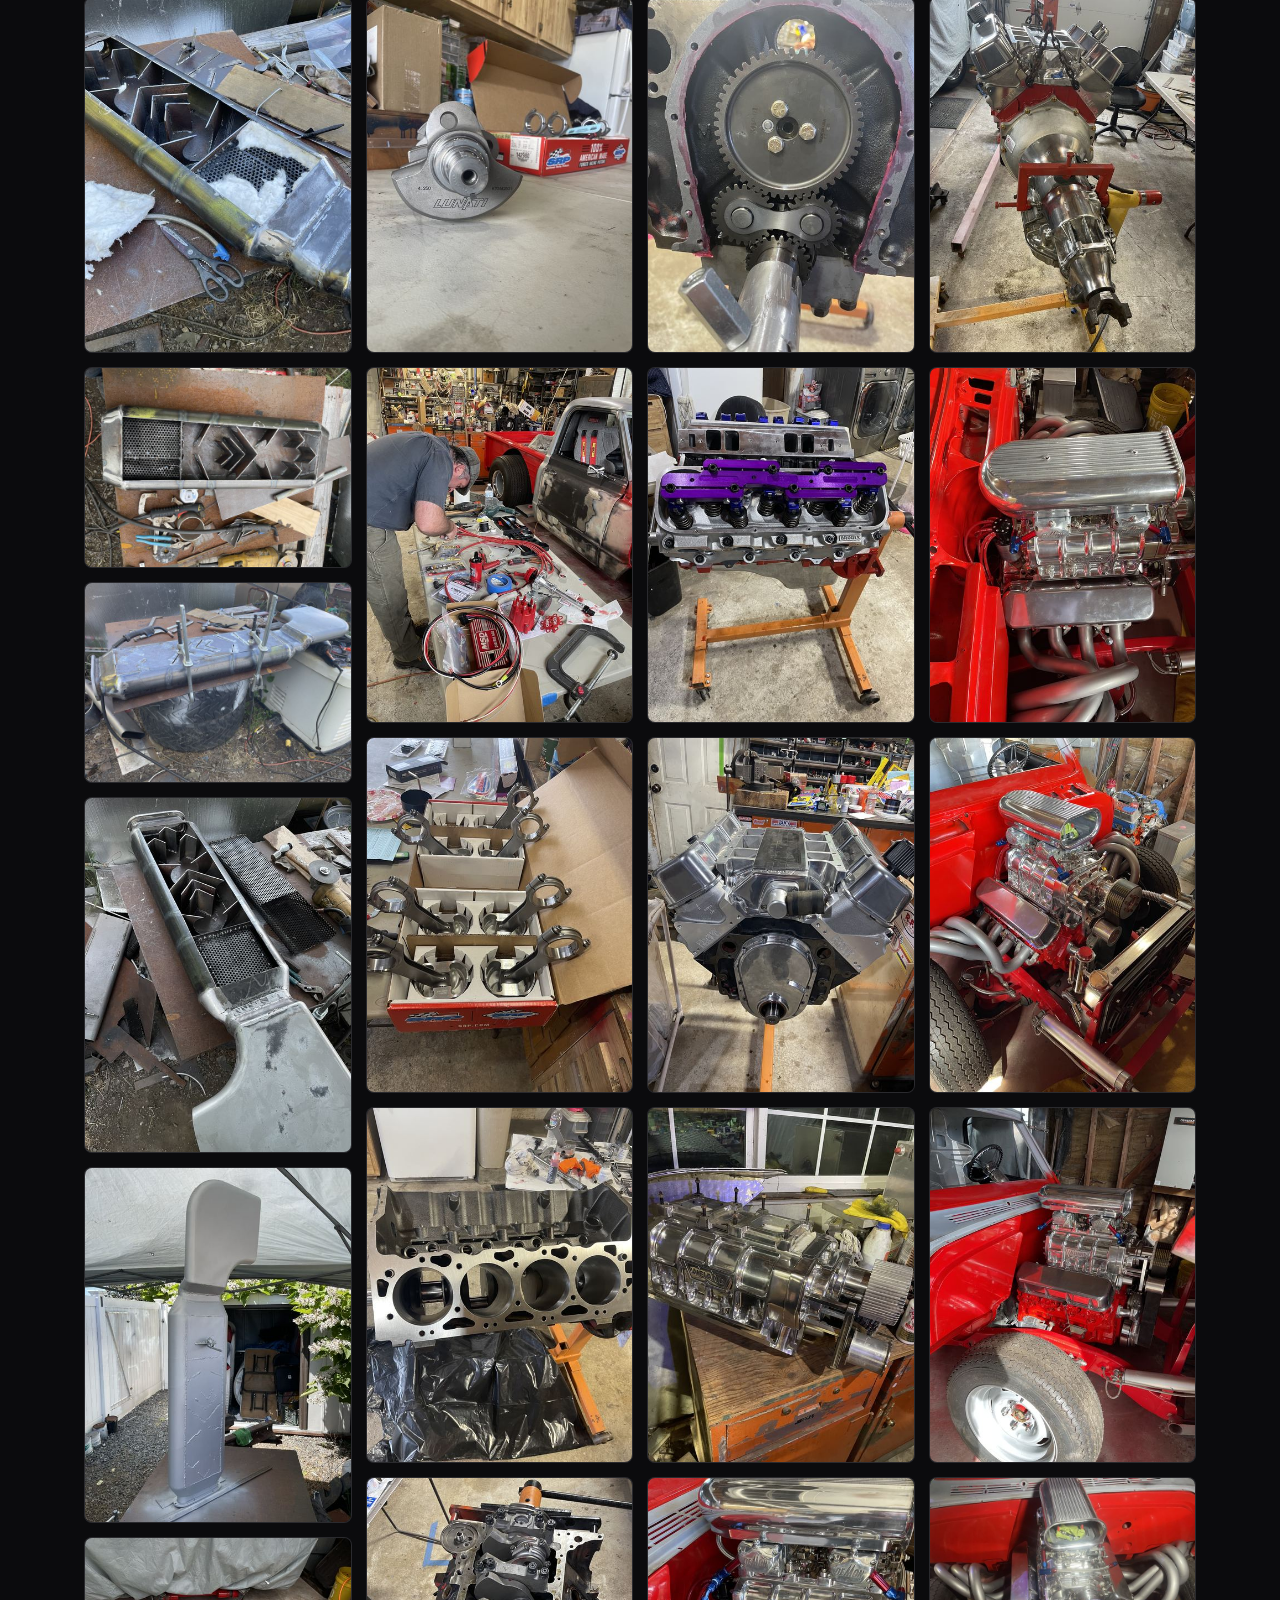
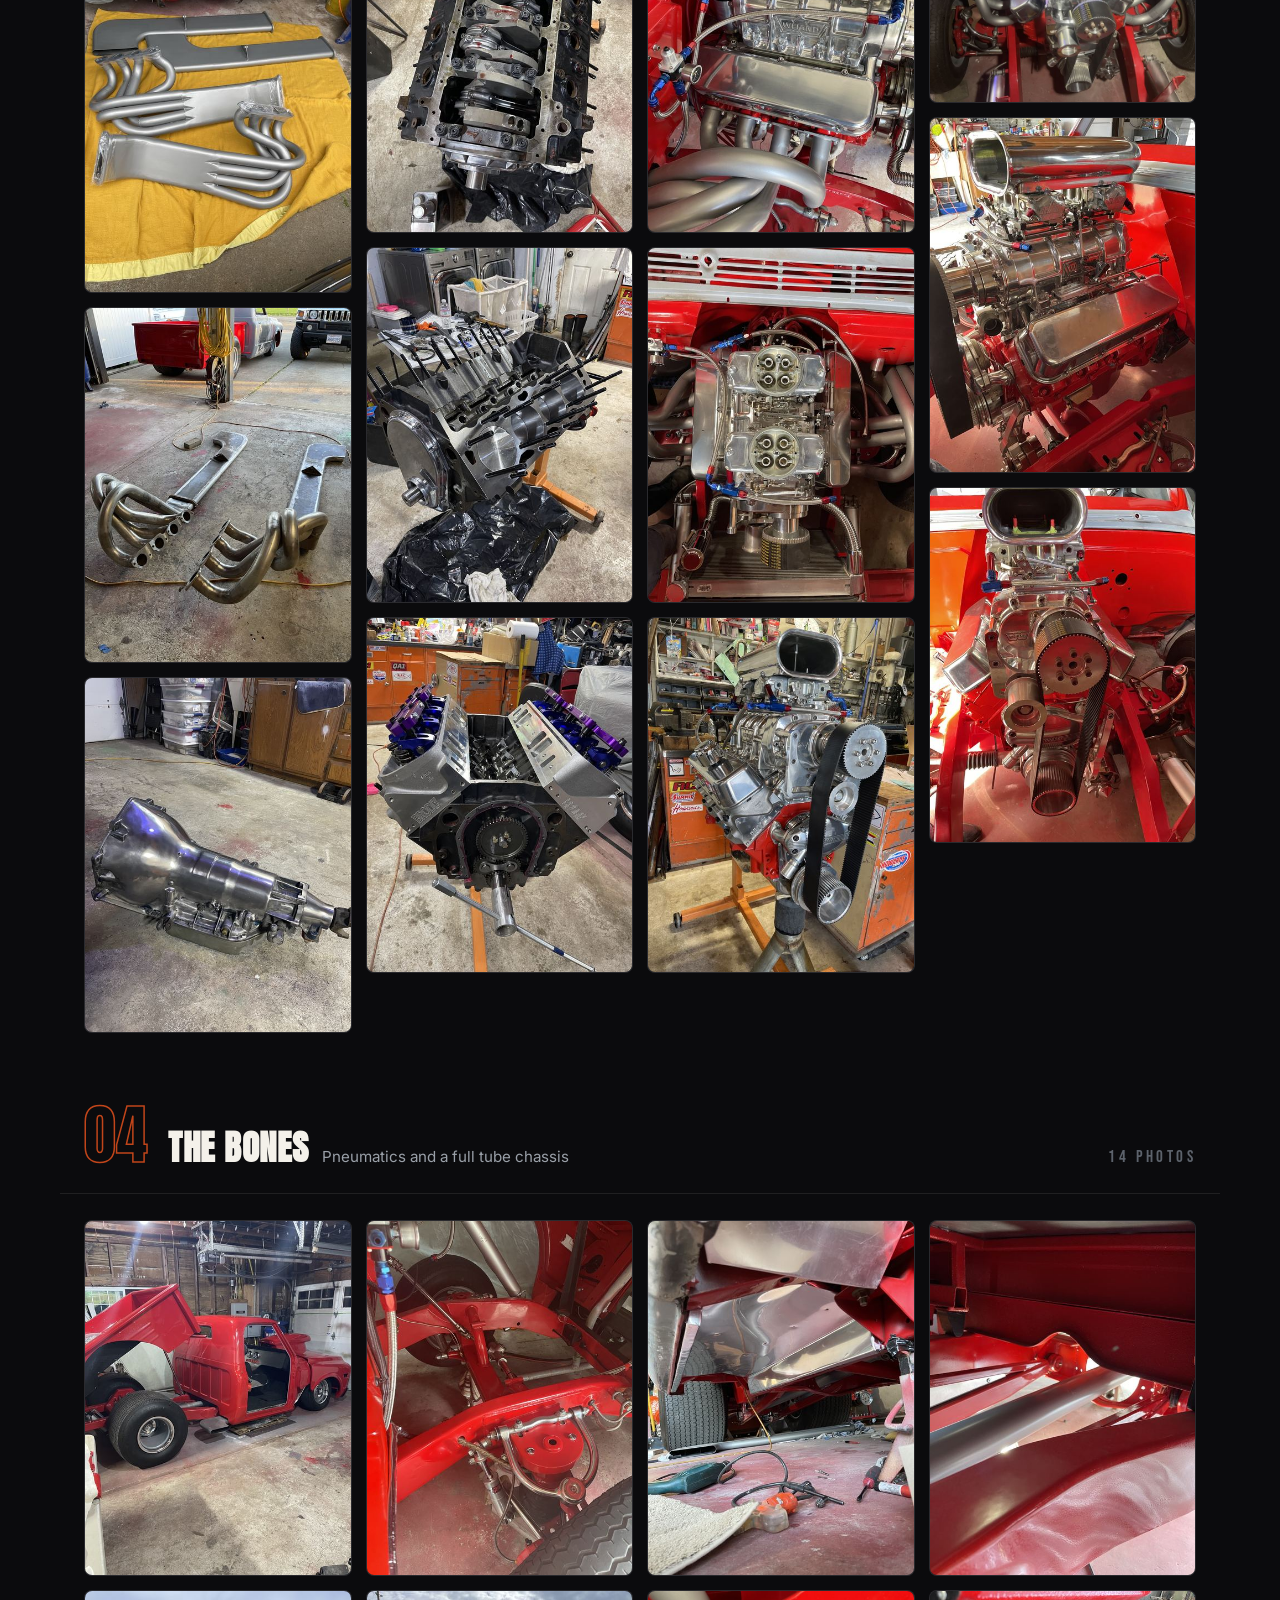
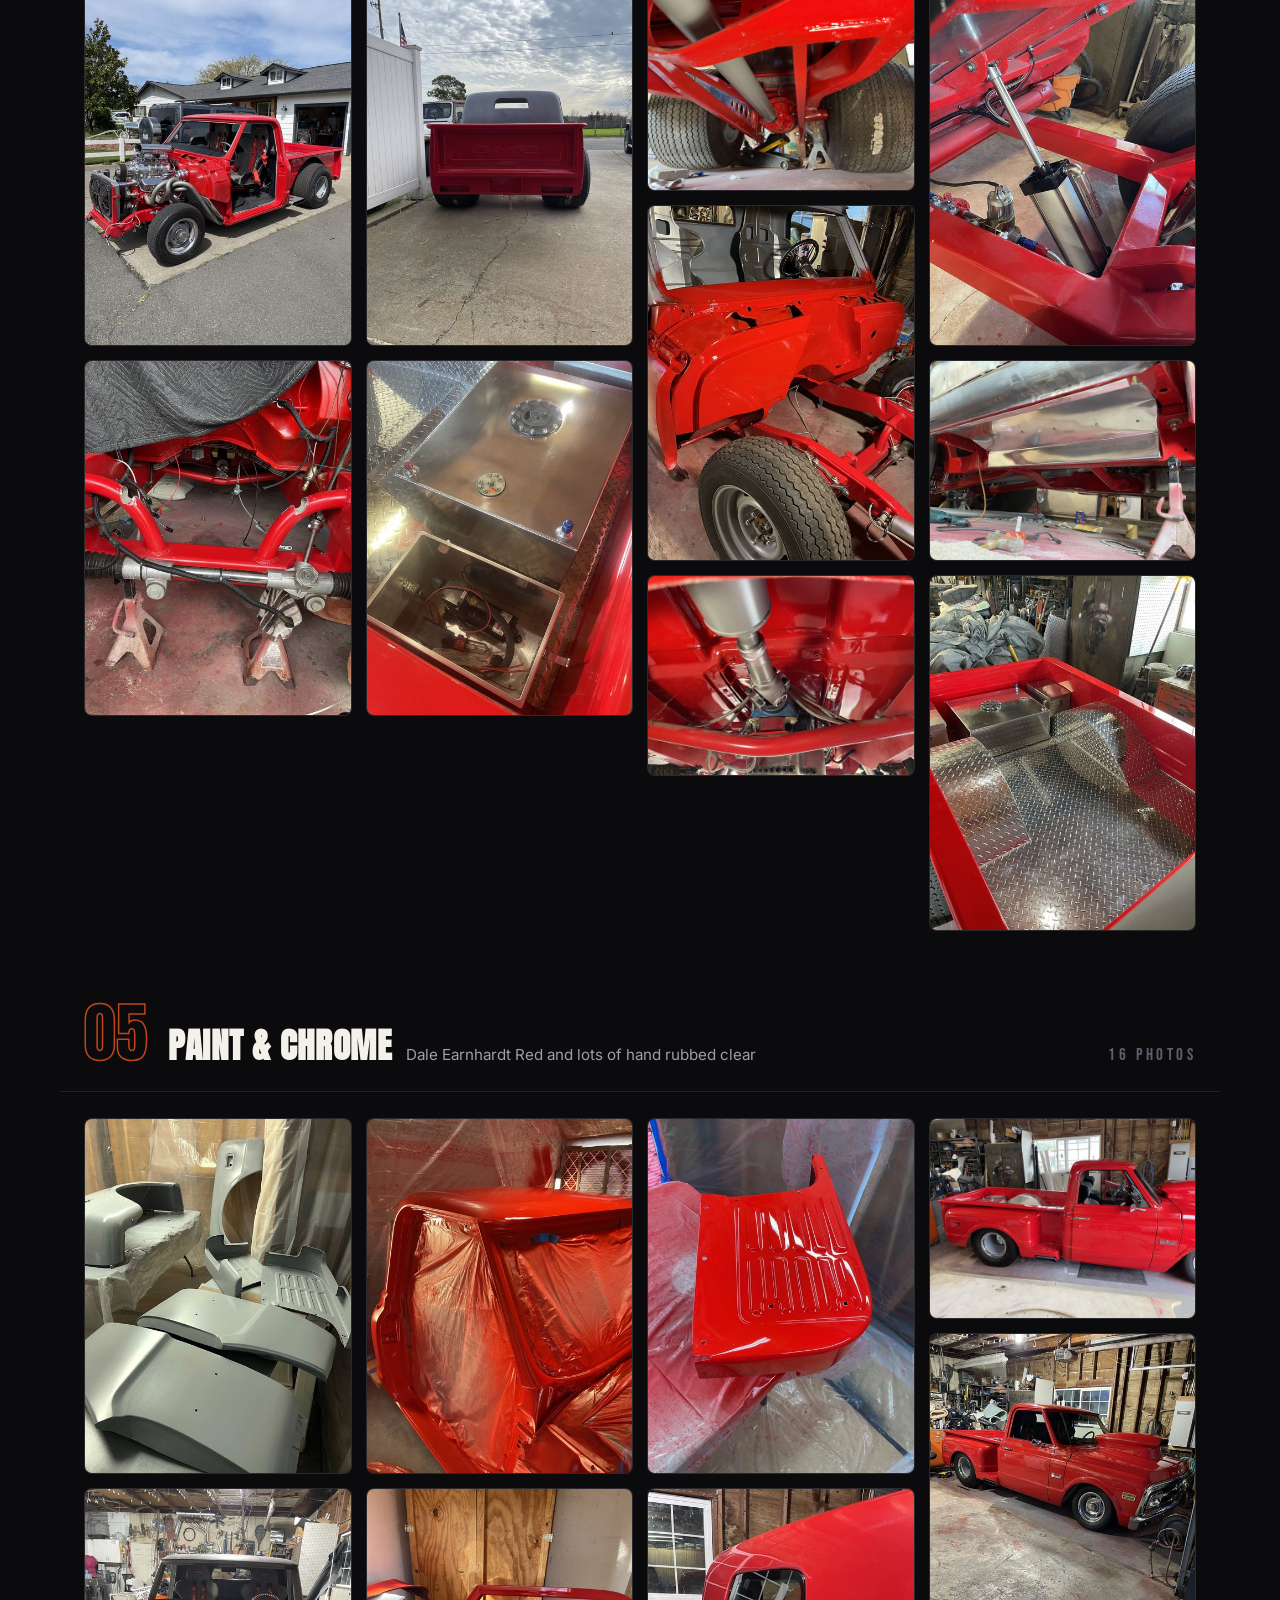
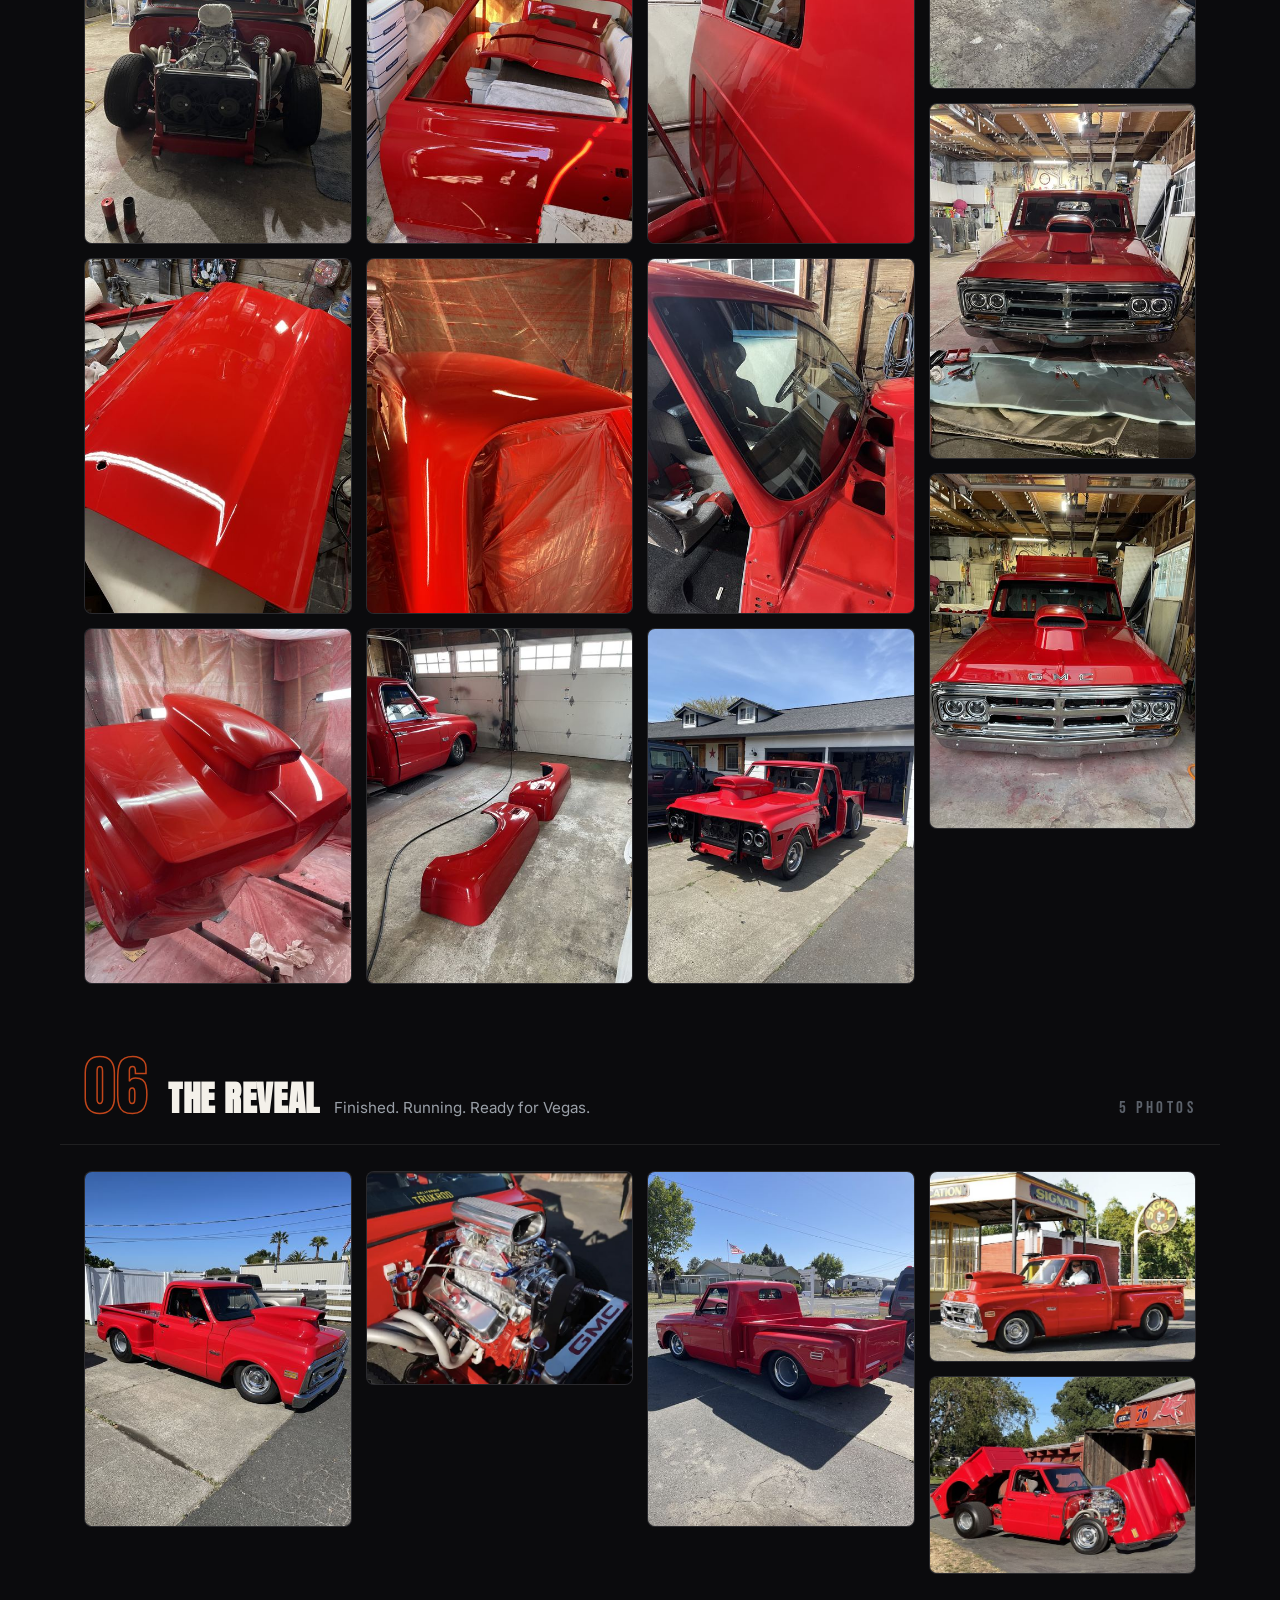
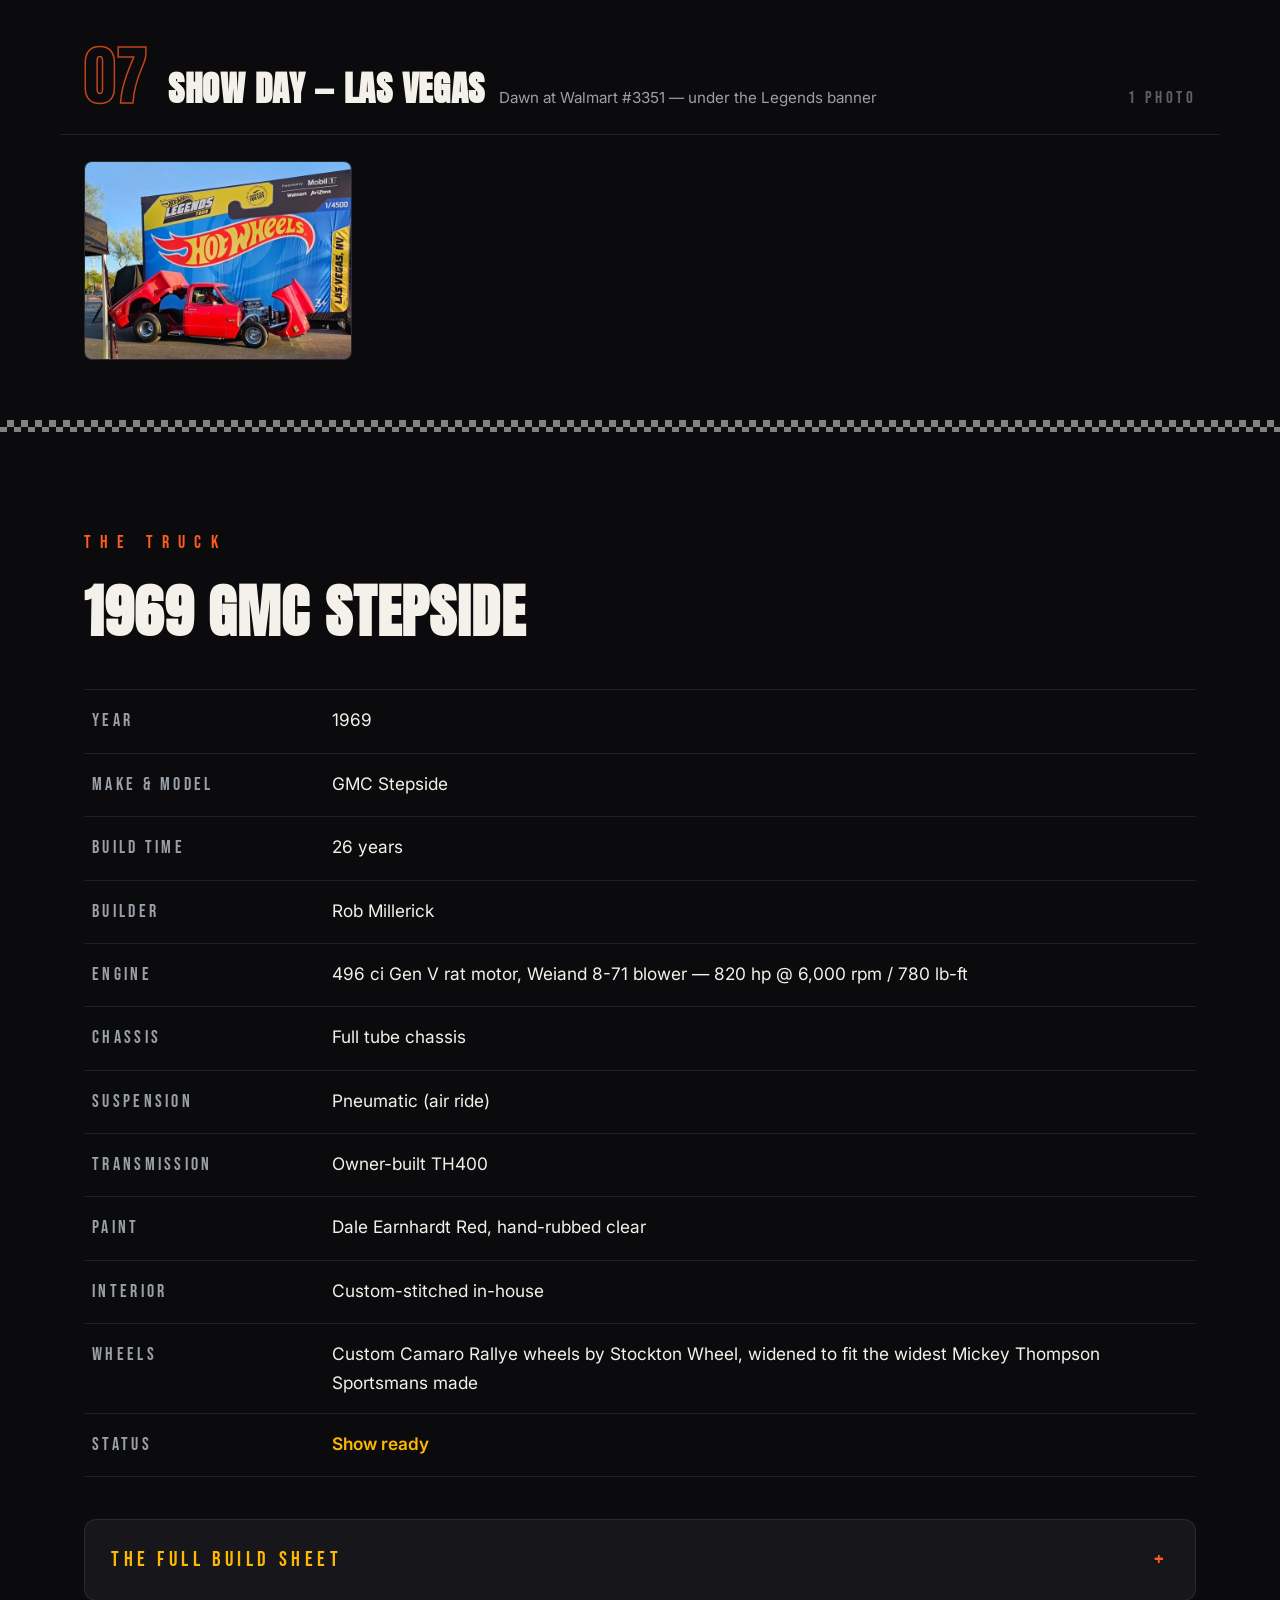
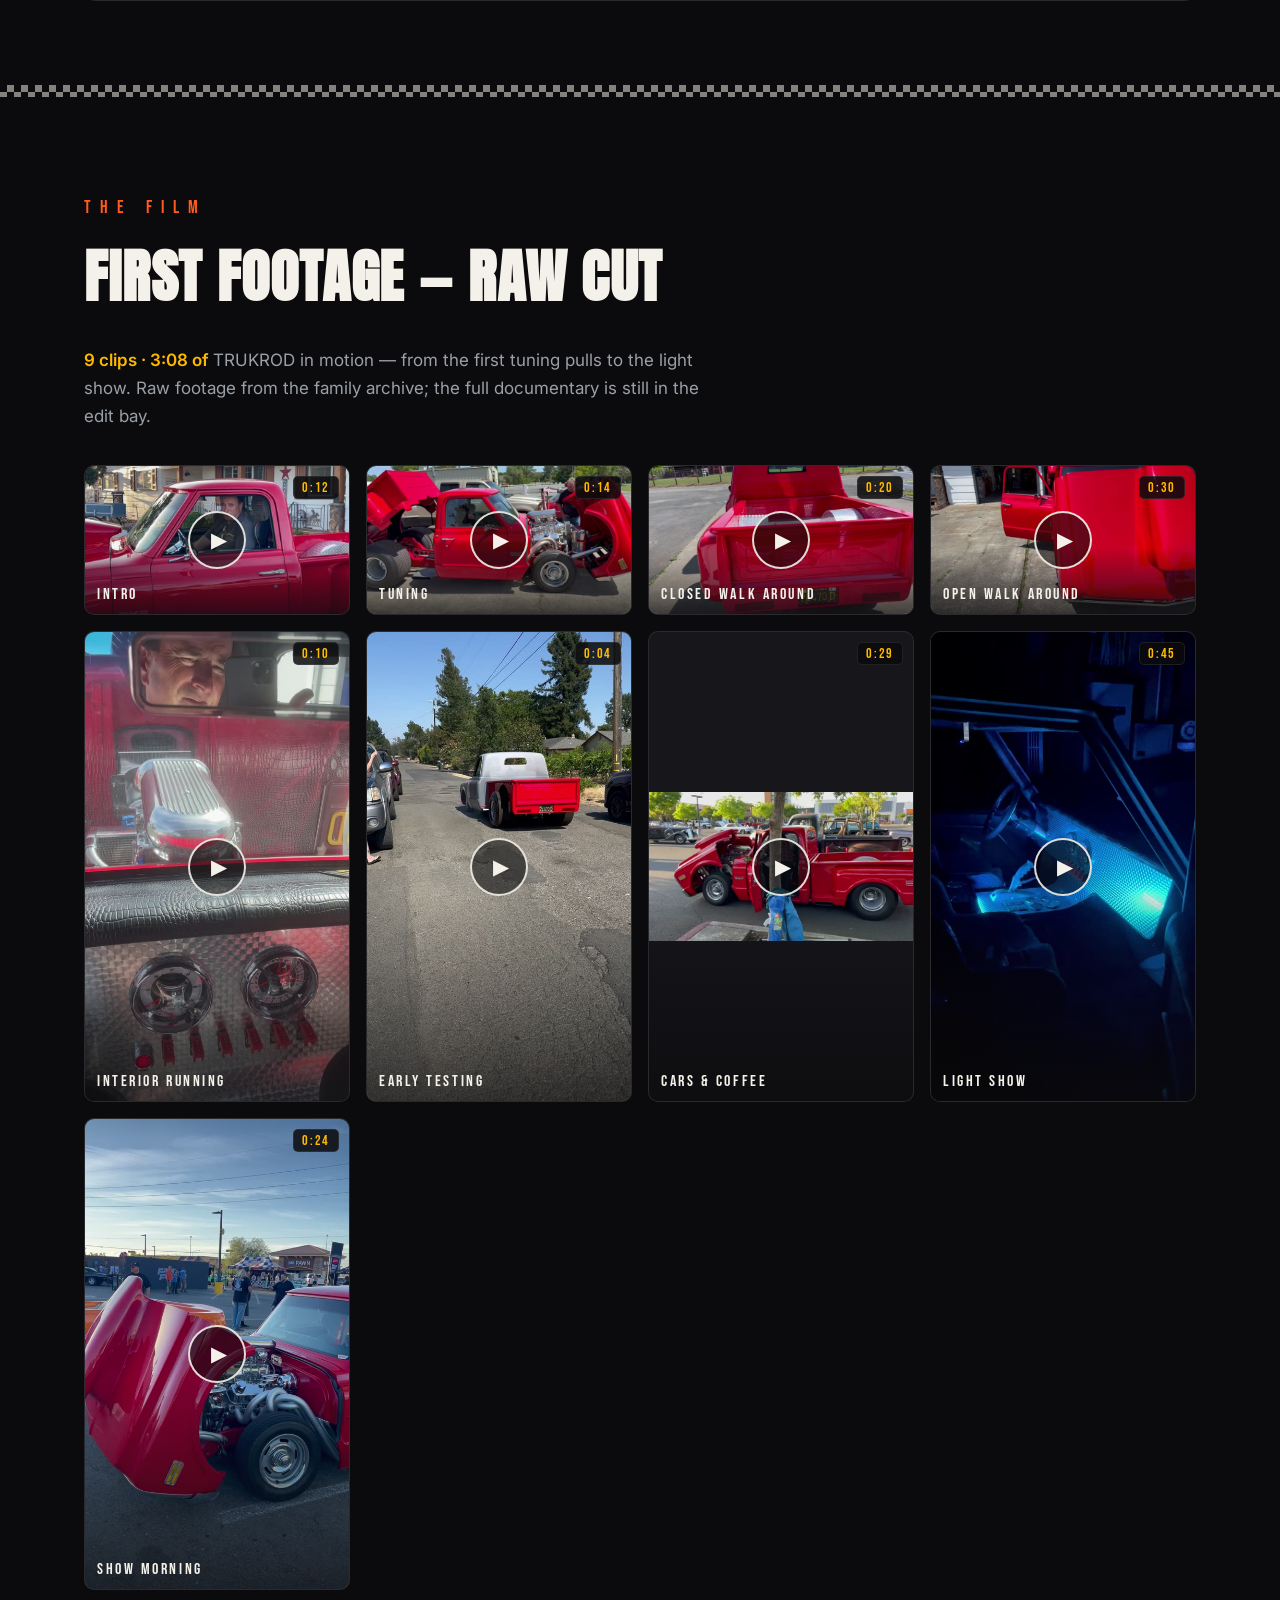
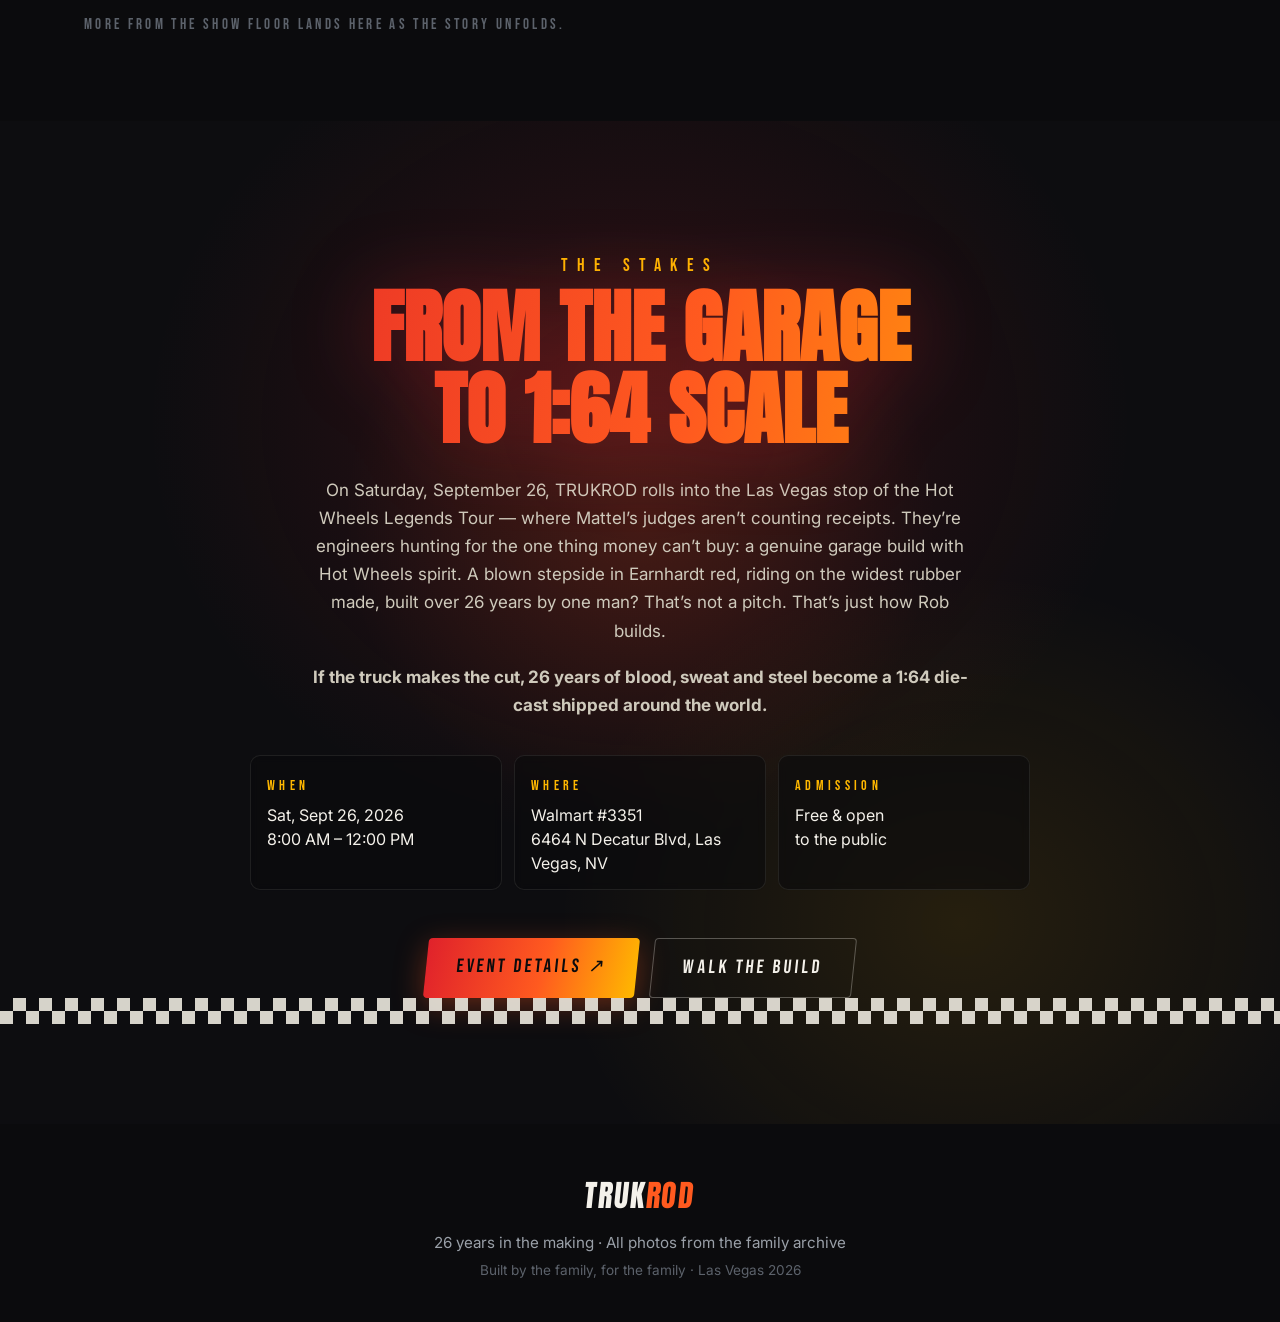
==== commit 93046d0d: "Add show-day footage: Show Morning clip + Legends Tour photo" ====
--- a/index.html
+++ b/index.html
@@ -229,7 +229,7 @@
         Raw footage from the family archive; the full documentary is still in the edit bay.
       </p>
       <div class="film-grid" id="filmGrid"><!-- video cards injected by JS --></div>
-      <p class="film-tail reveal">More footage lands here after the Vegas show.</p>
+      <p class="film-tail reveal">More from the show floor lands here as the story unfolds.</p>
     </div>
   </section>
 
--- a/css/styles.css
+++ b/css/styles.css
@@ -140,7 +140,7 @@
       rgba(11, 11, 13, .38) 45%,
       rgba(11, 11, 13, .78) 100%),
     url("../images/hero.jpg") center / cover no-repeat;
-  filter: blur(3px) saturate(1.15);
+  filter: blur(2px) saturate(1.15);
   opacity: .62;
   transform: scale(1.06); /* hide blur edge bleed */
   pointer-events: none;
@@ -938,10 +938,12 @@
 }
 @media (max-width: 720px) {
   /* photo band on portrait screens: fit full truck width instead of
-     zoom-cropping a landscape source into a tall viewport */
+     zoom-cropping a landscape source into a tall viewport; lighter blur
+     because the image renders ~3x smaller (blur is absolute, not relative) */
   .hero::before {
     background-size: 100% auto;
     background-position: center 38%;
+    filter: blur(1px) saturate(1.15);
   }
   .hero-video { border-radius: 10px; }
   .nav-links {
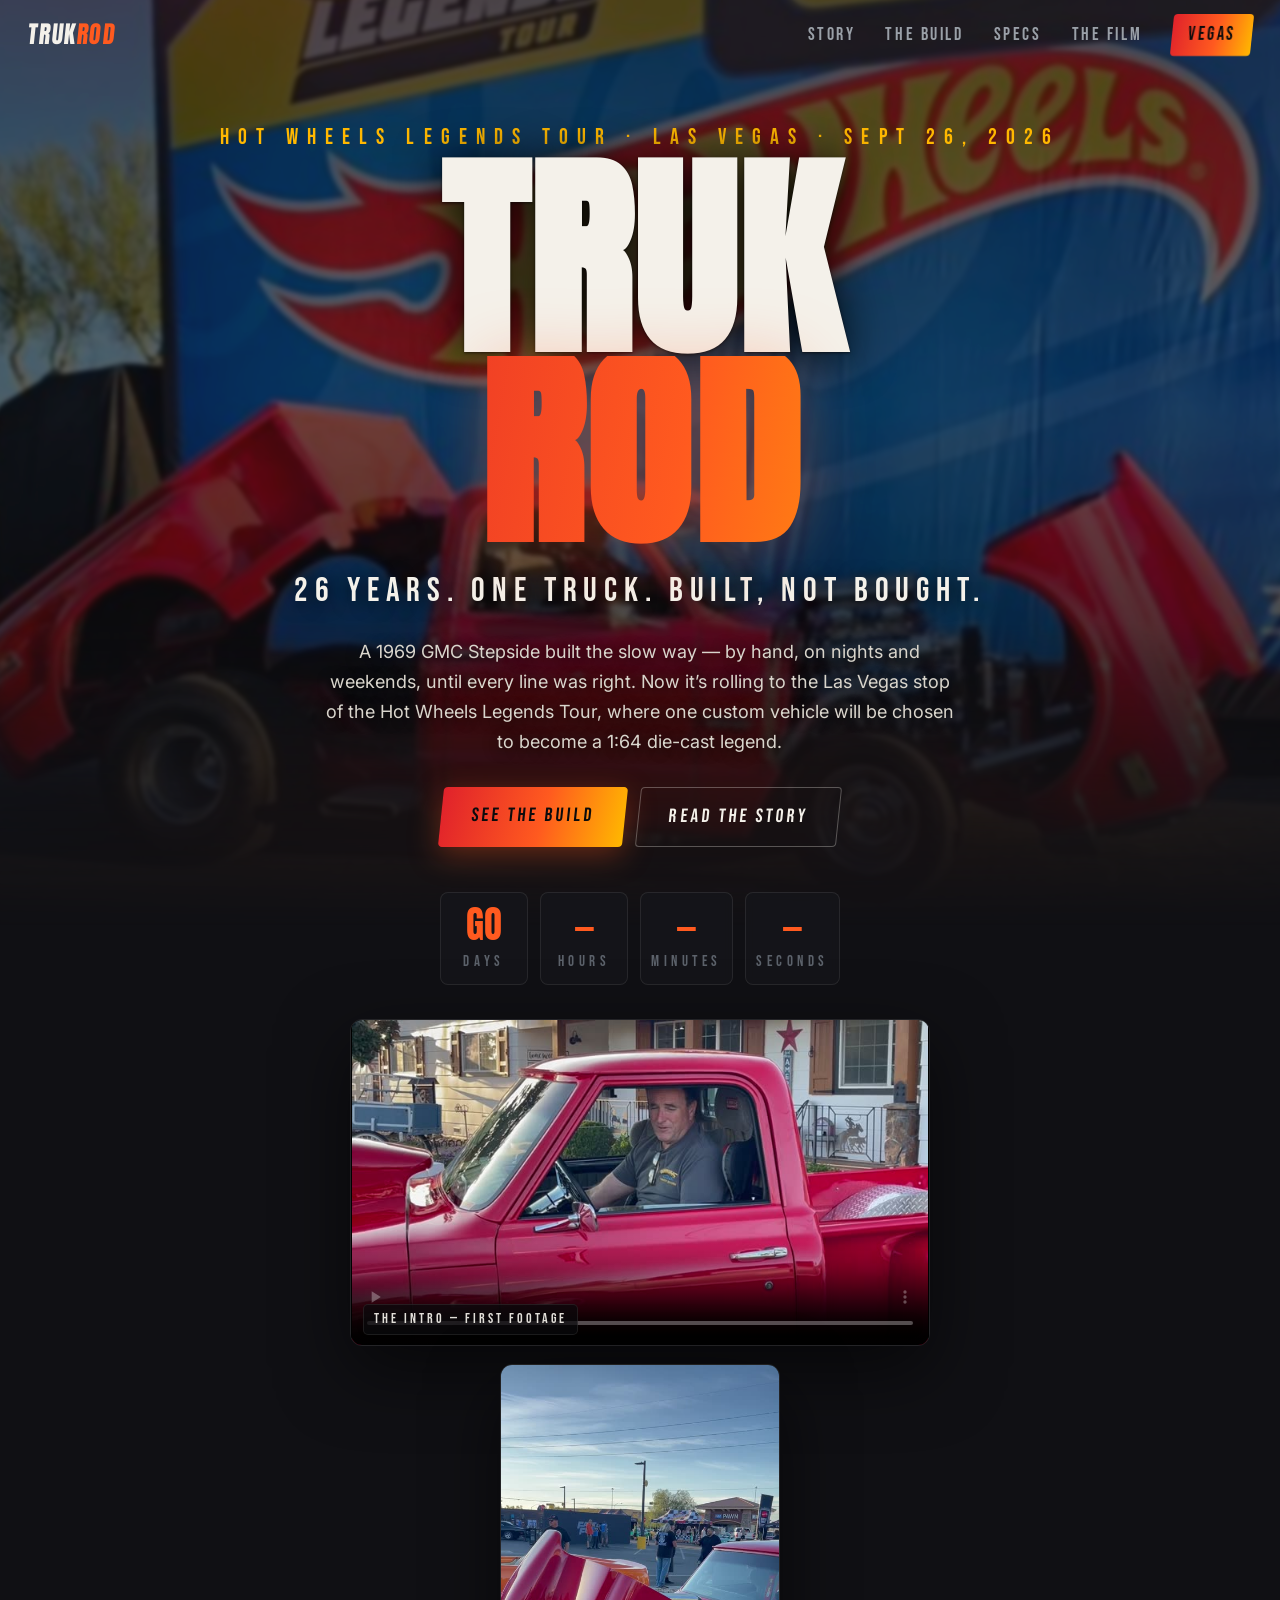
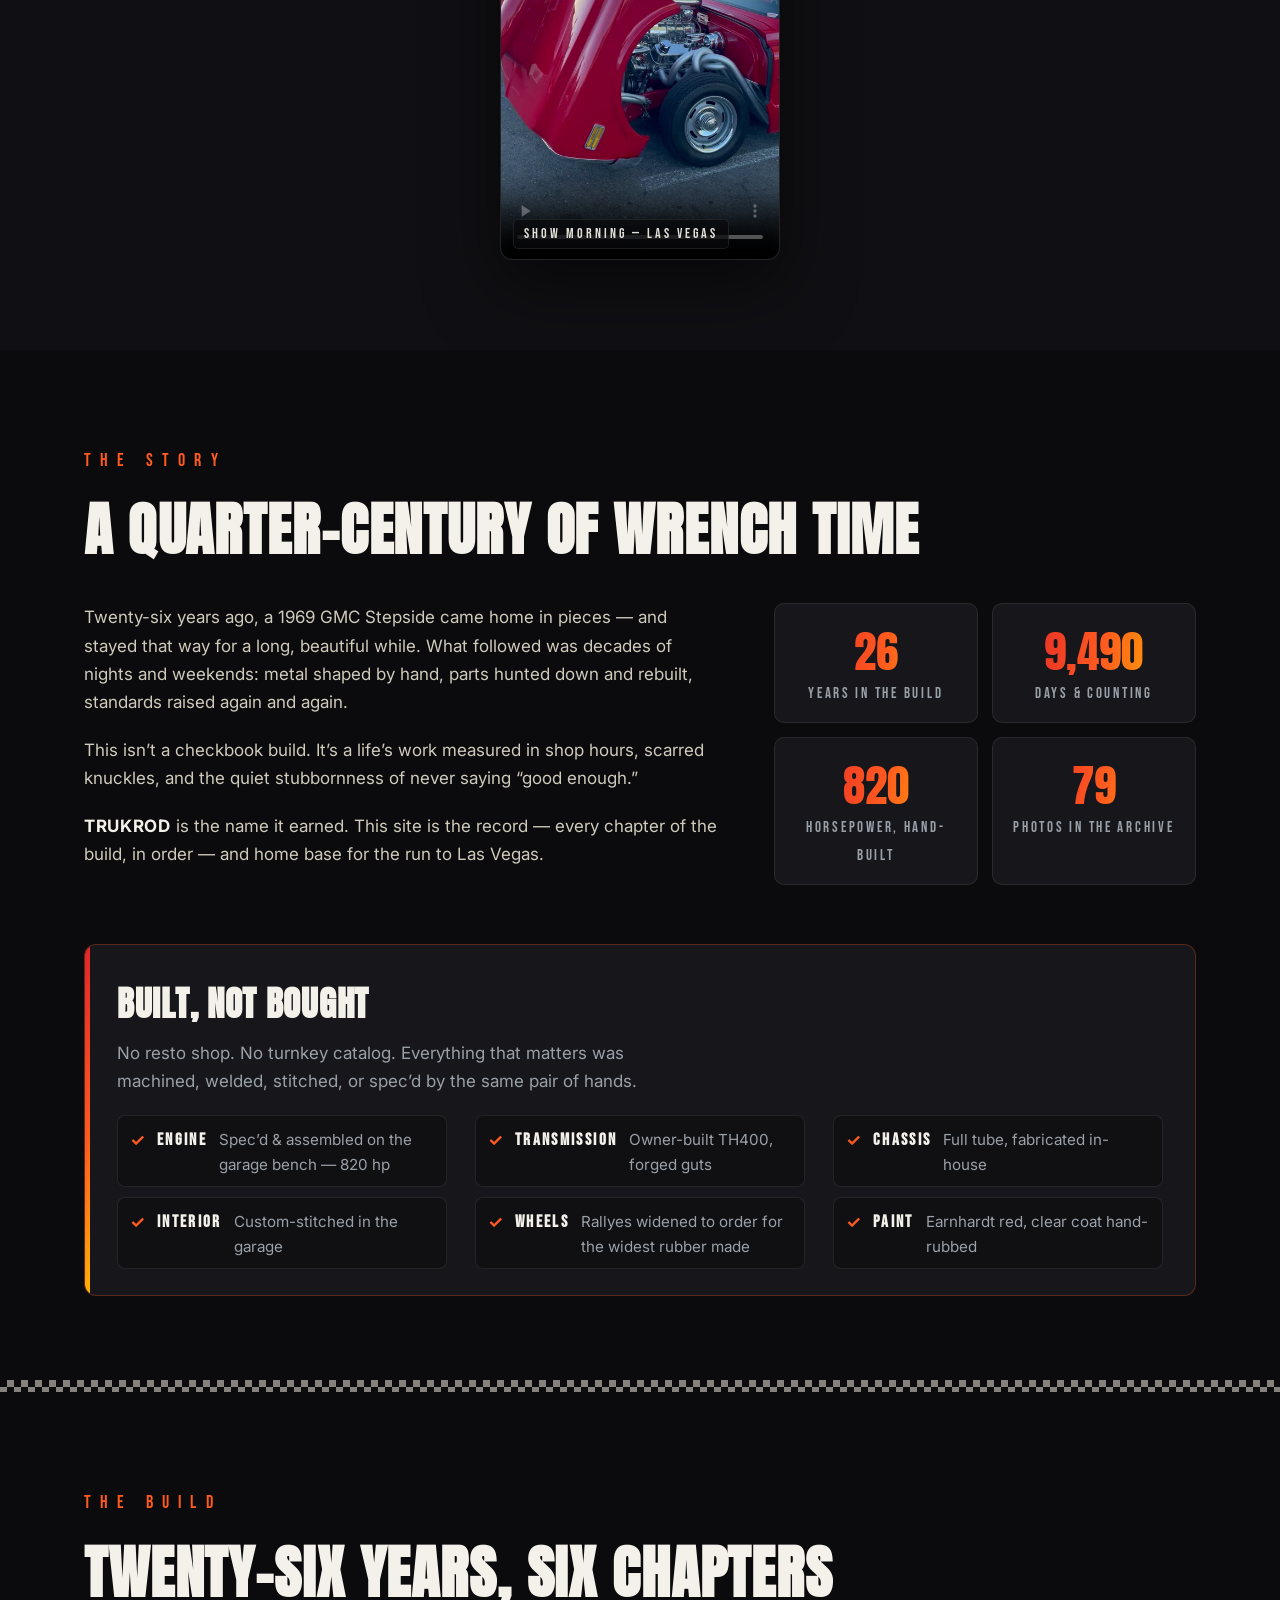
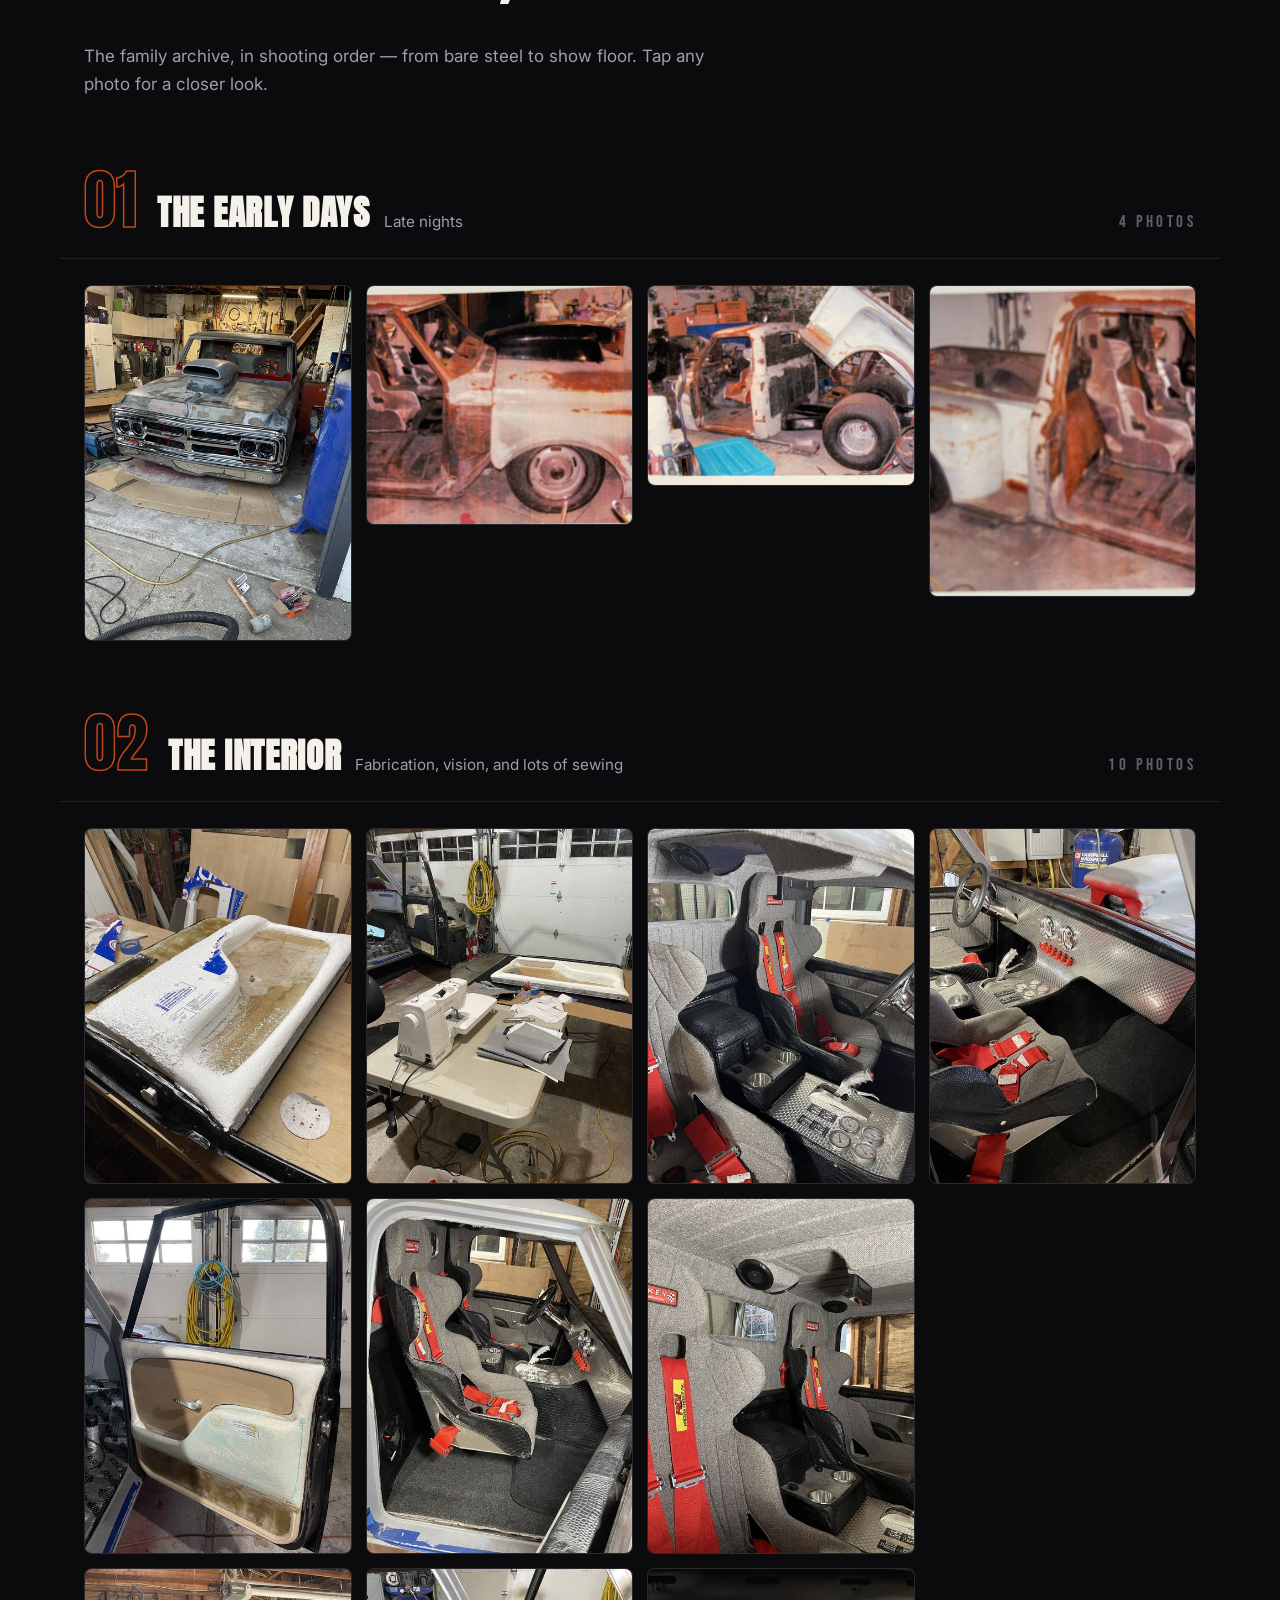
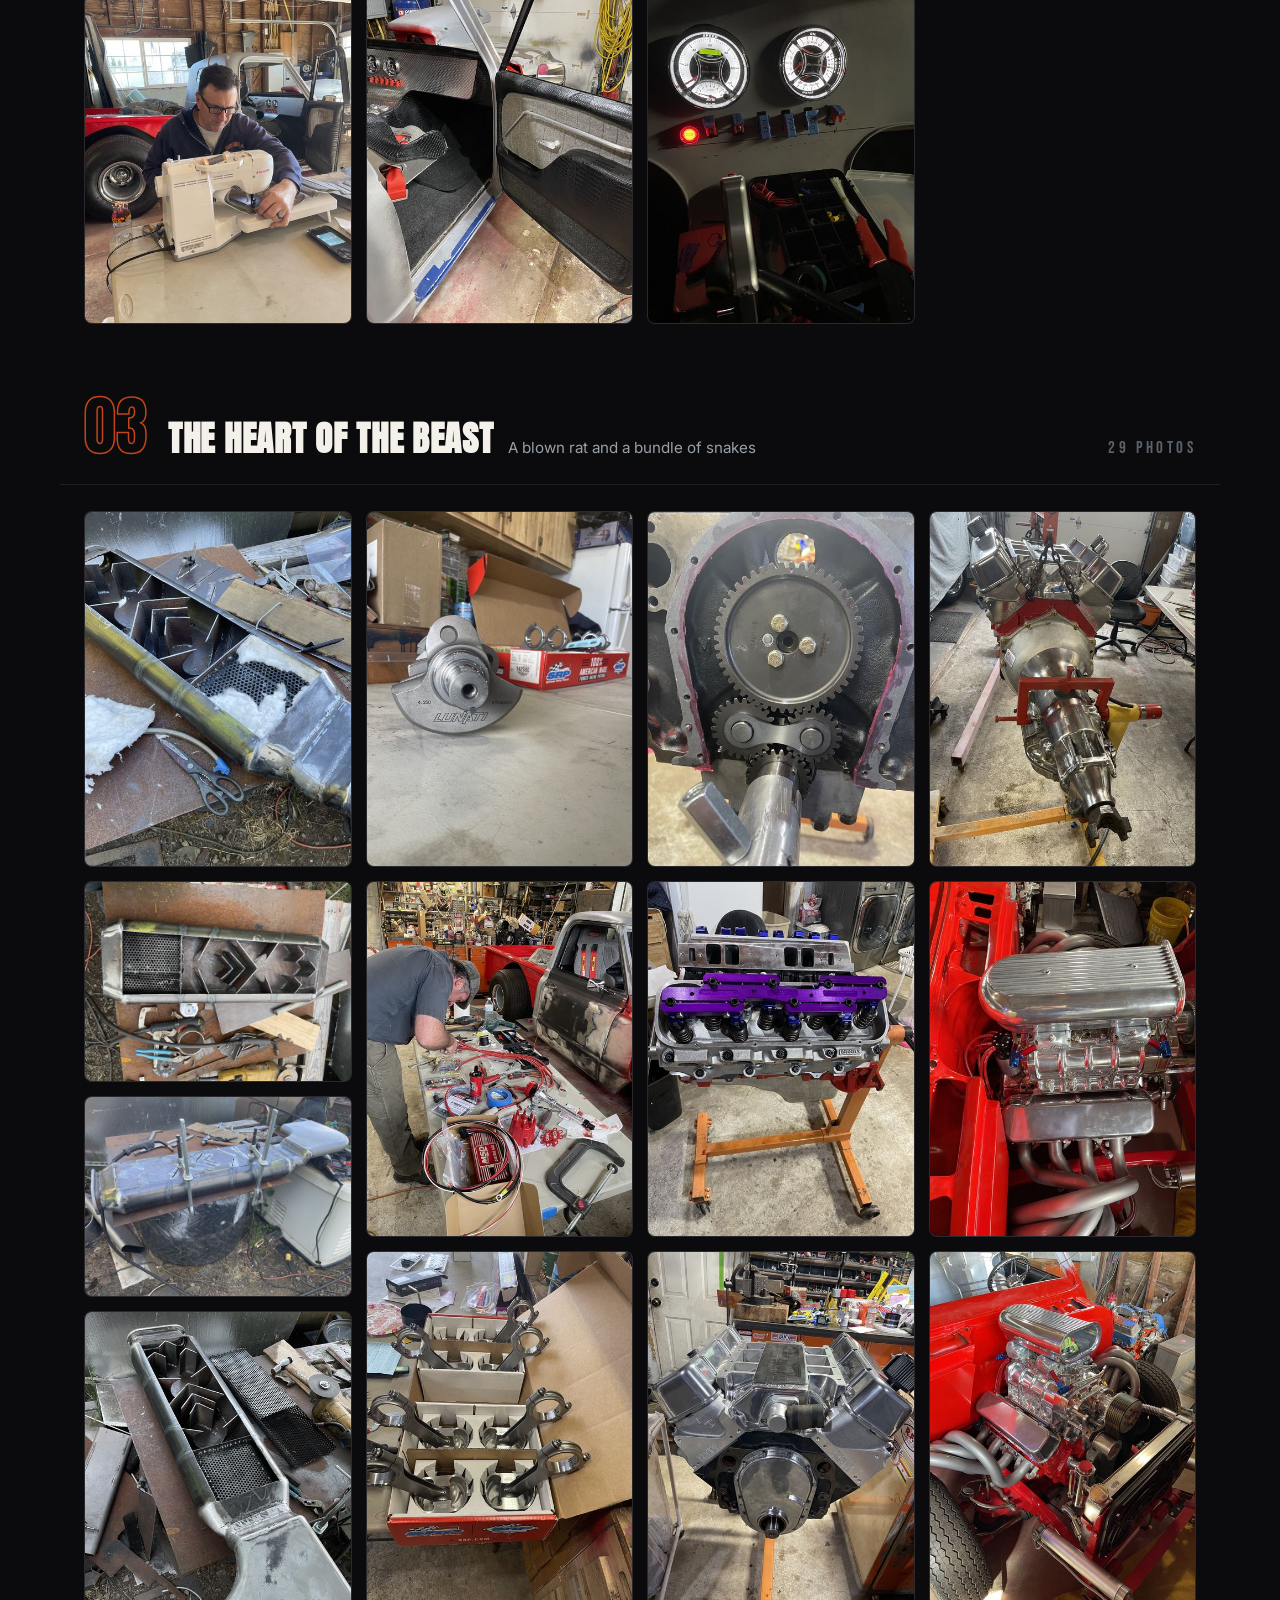
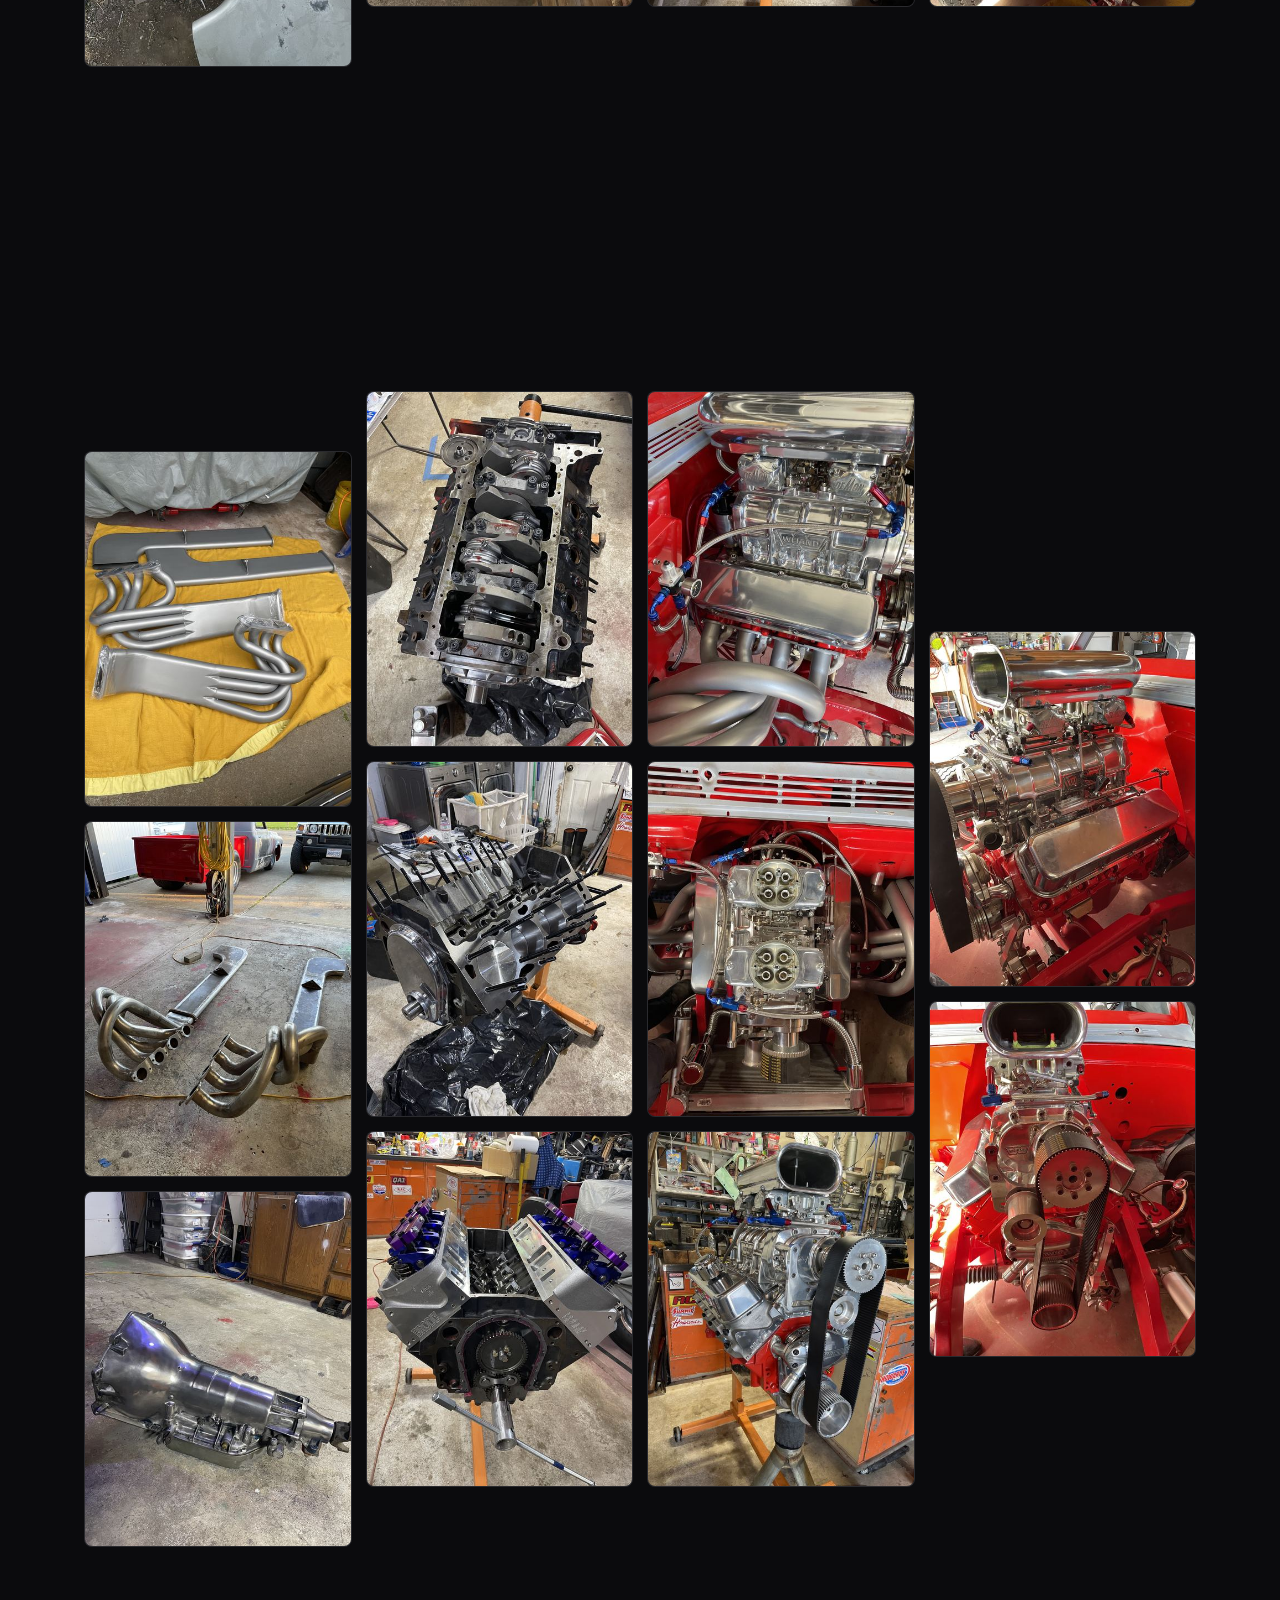
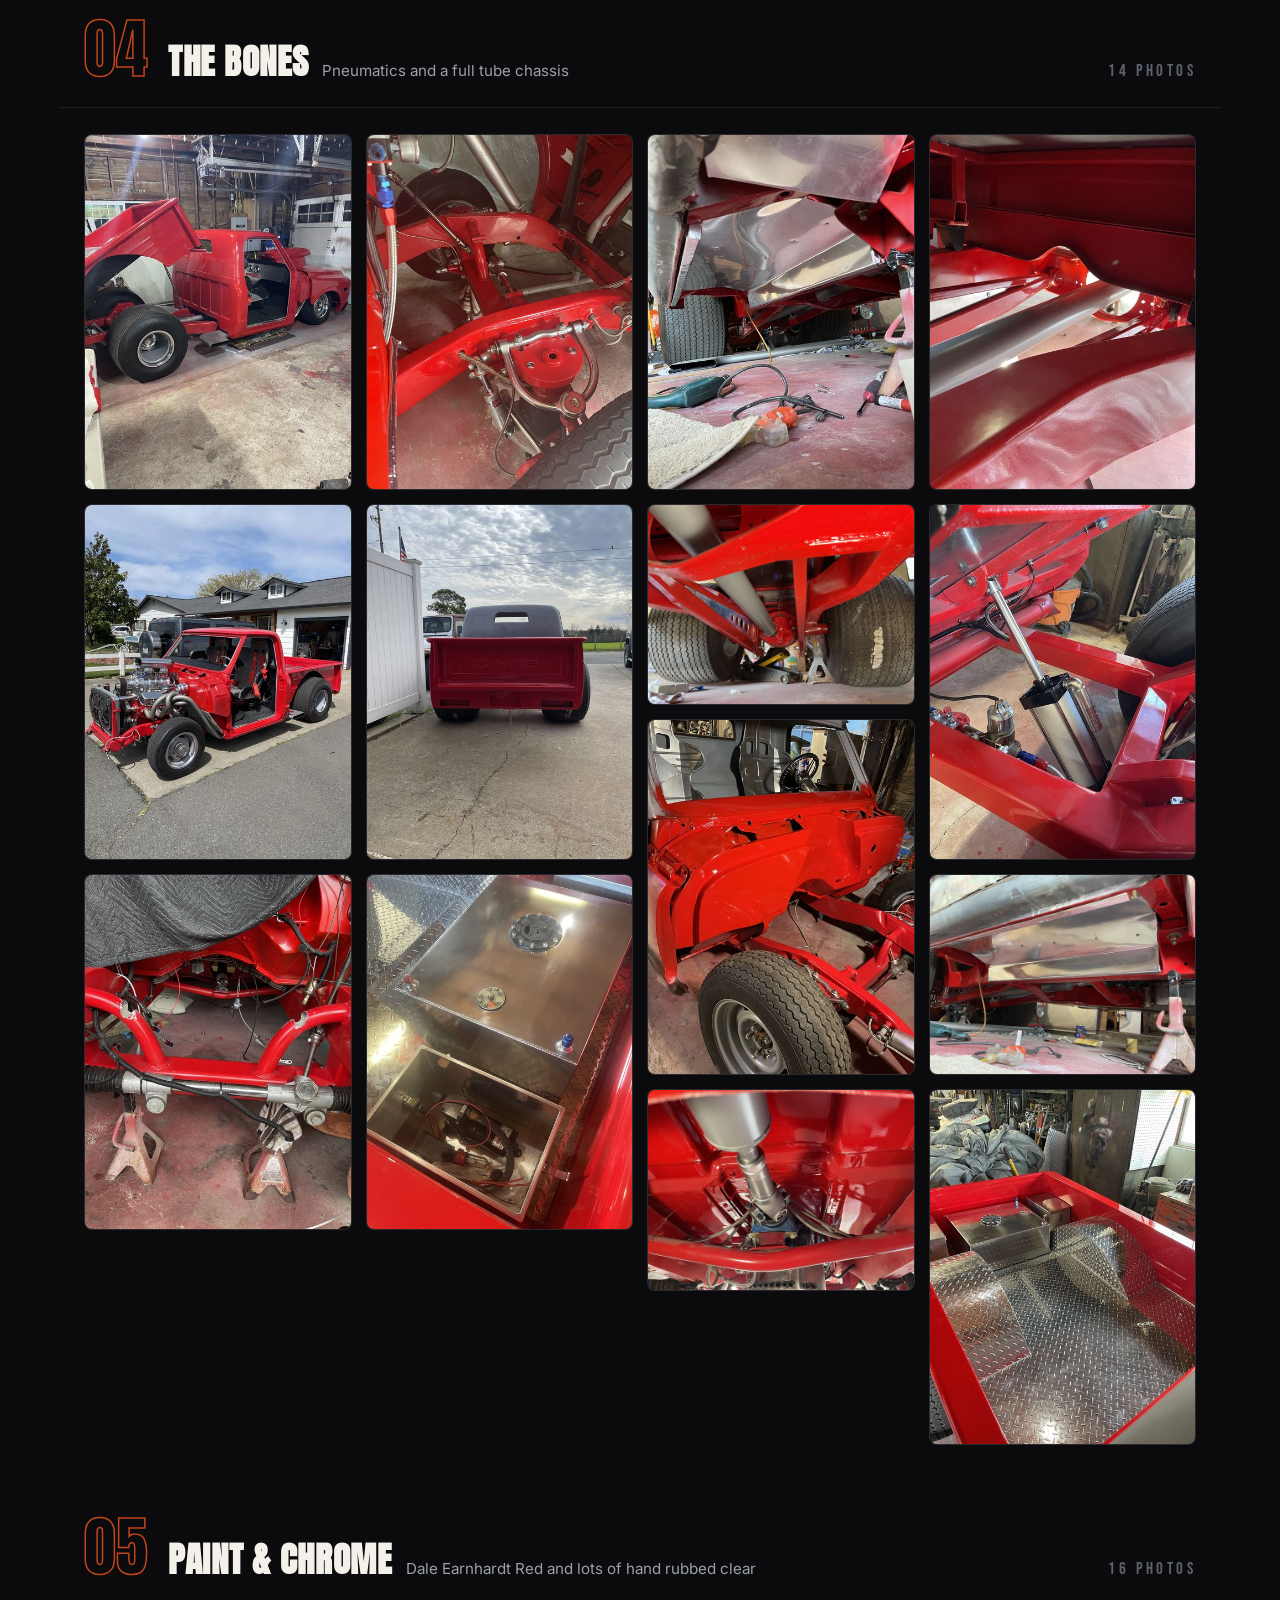
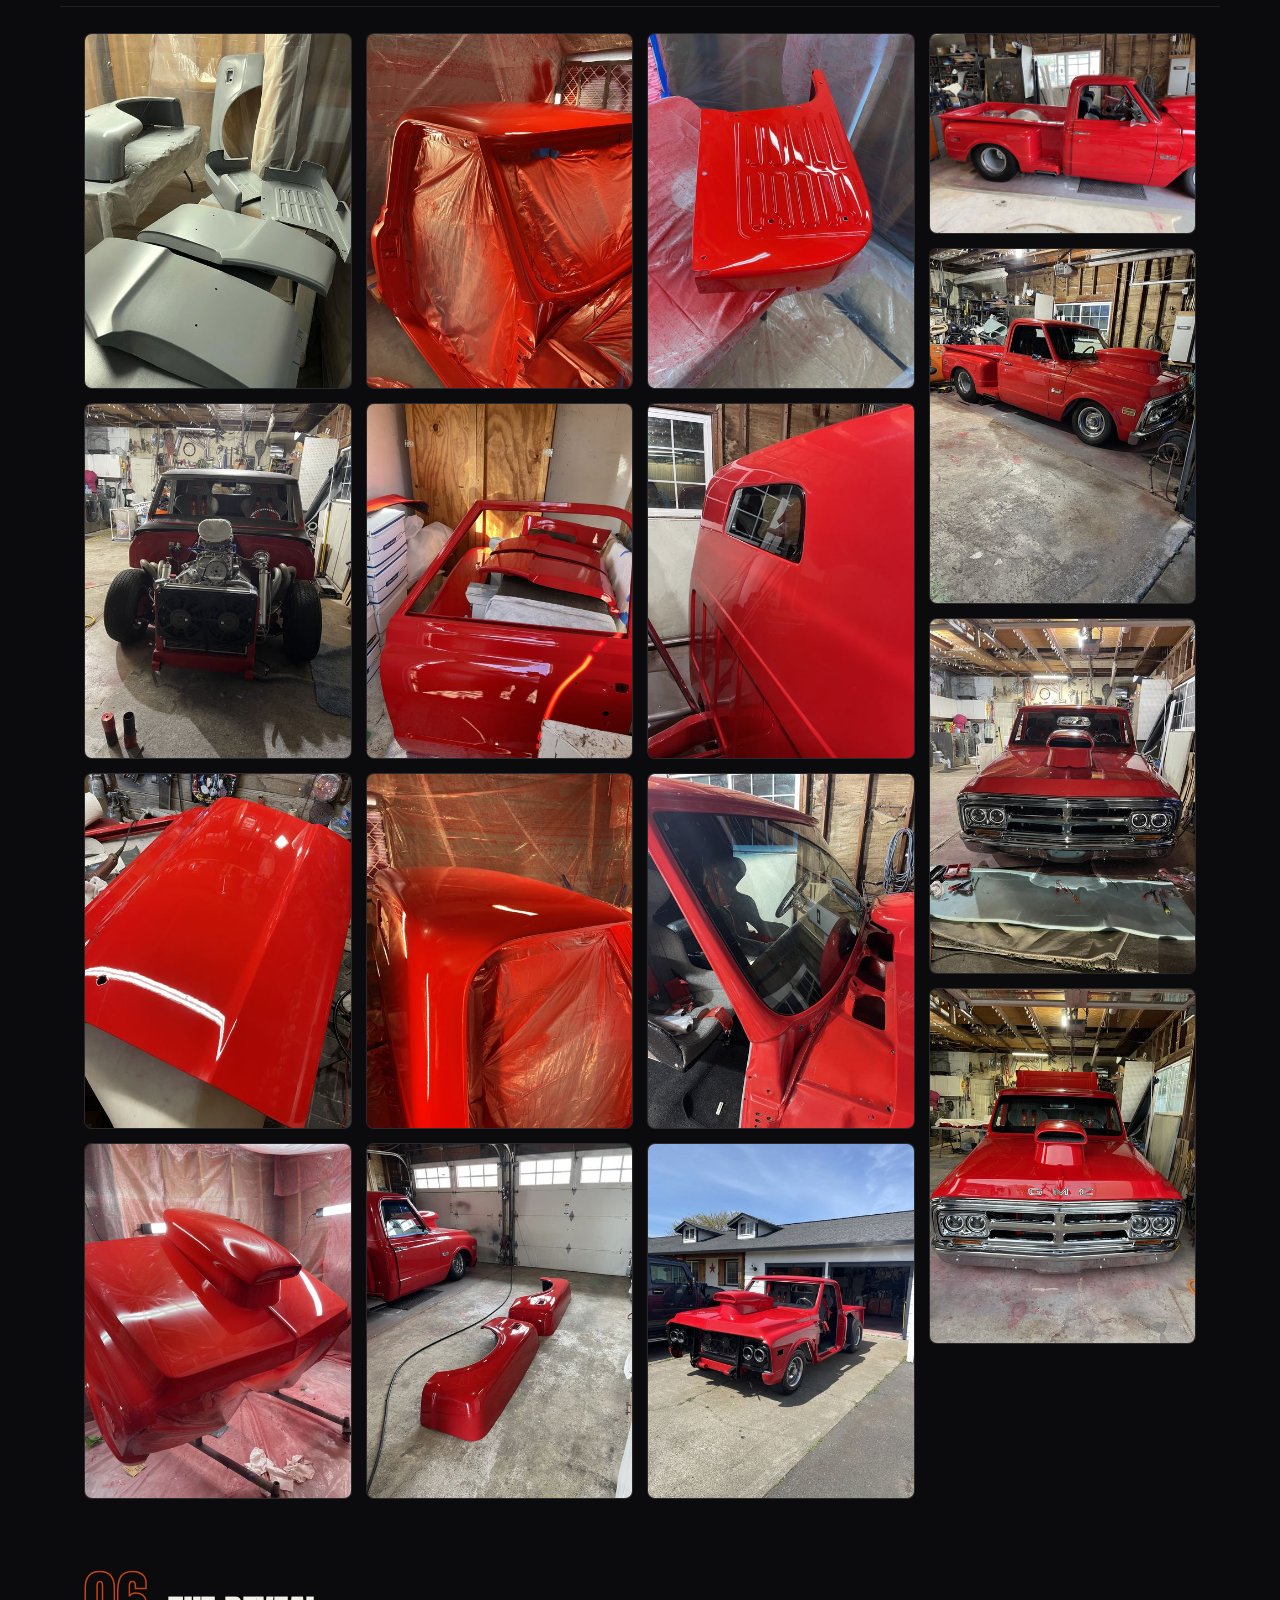
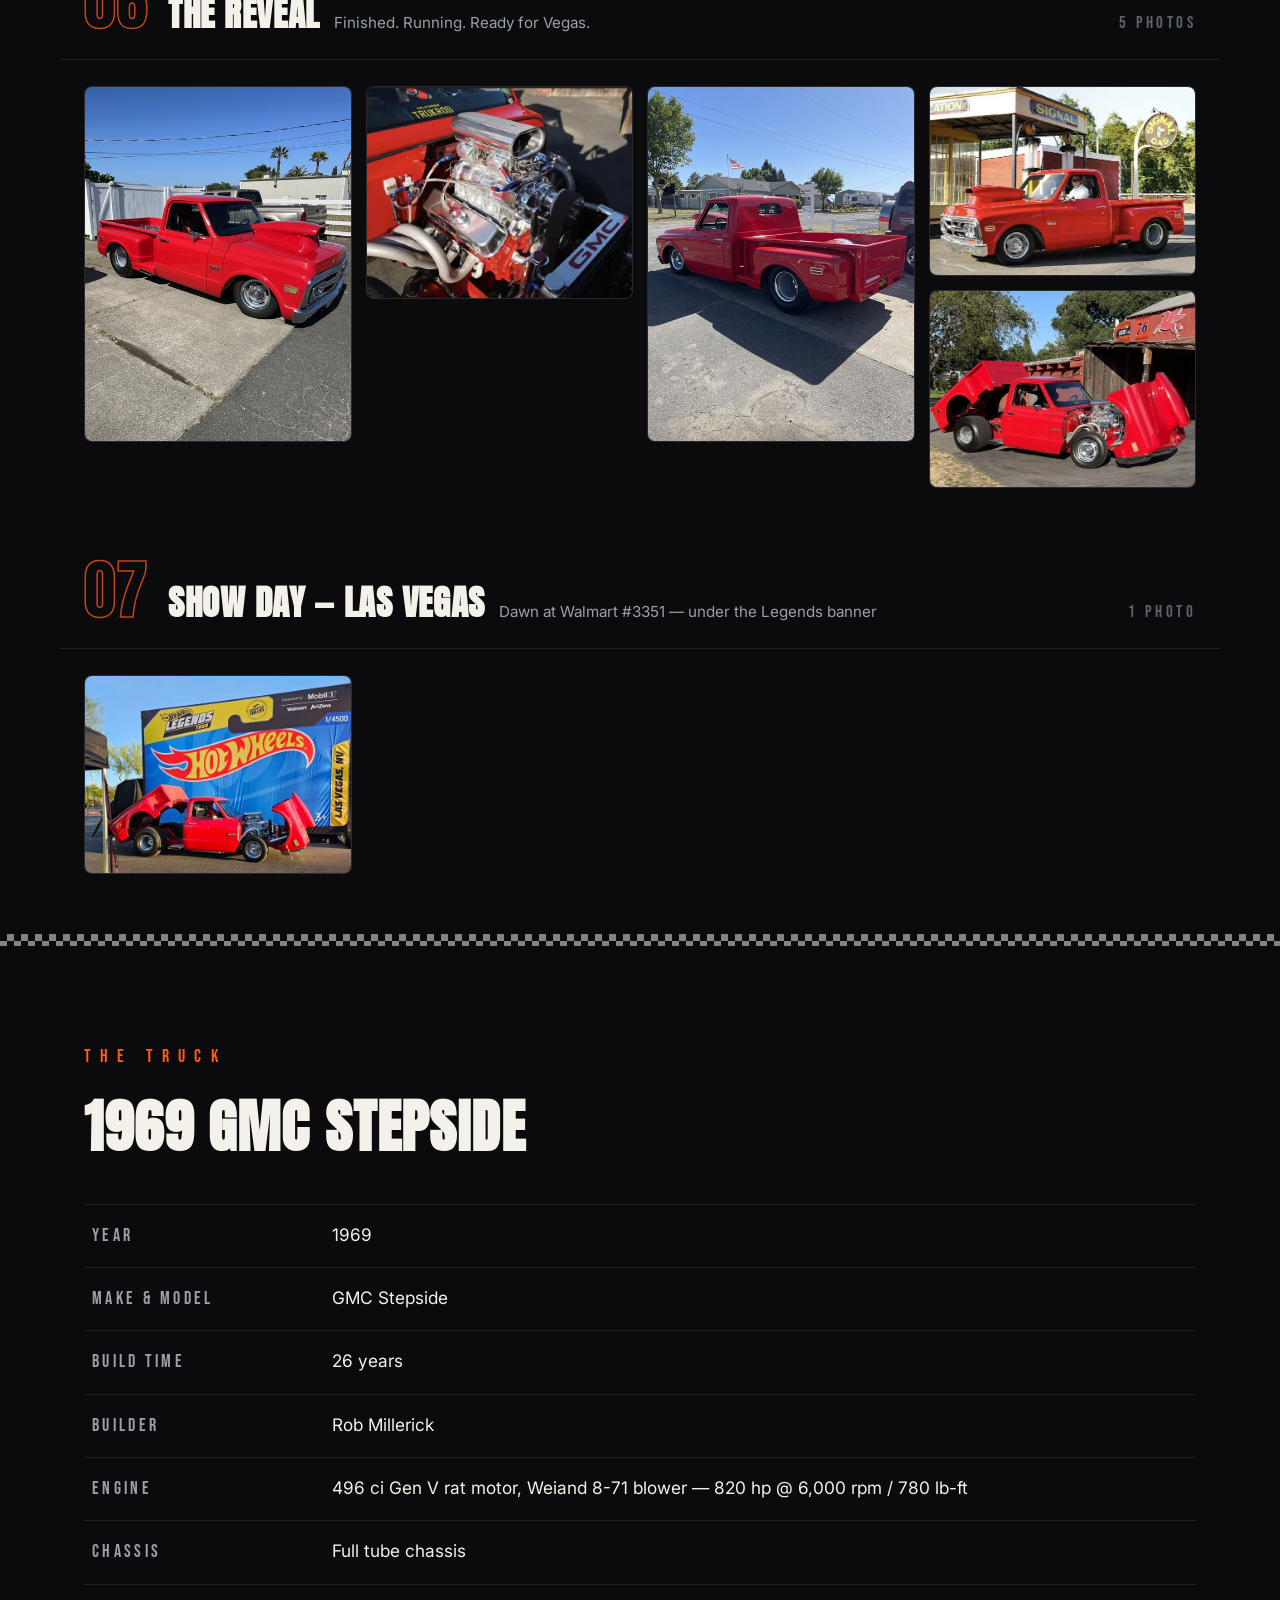
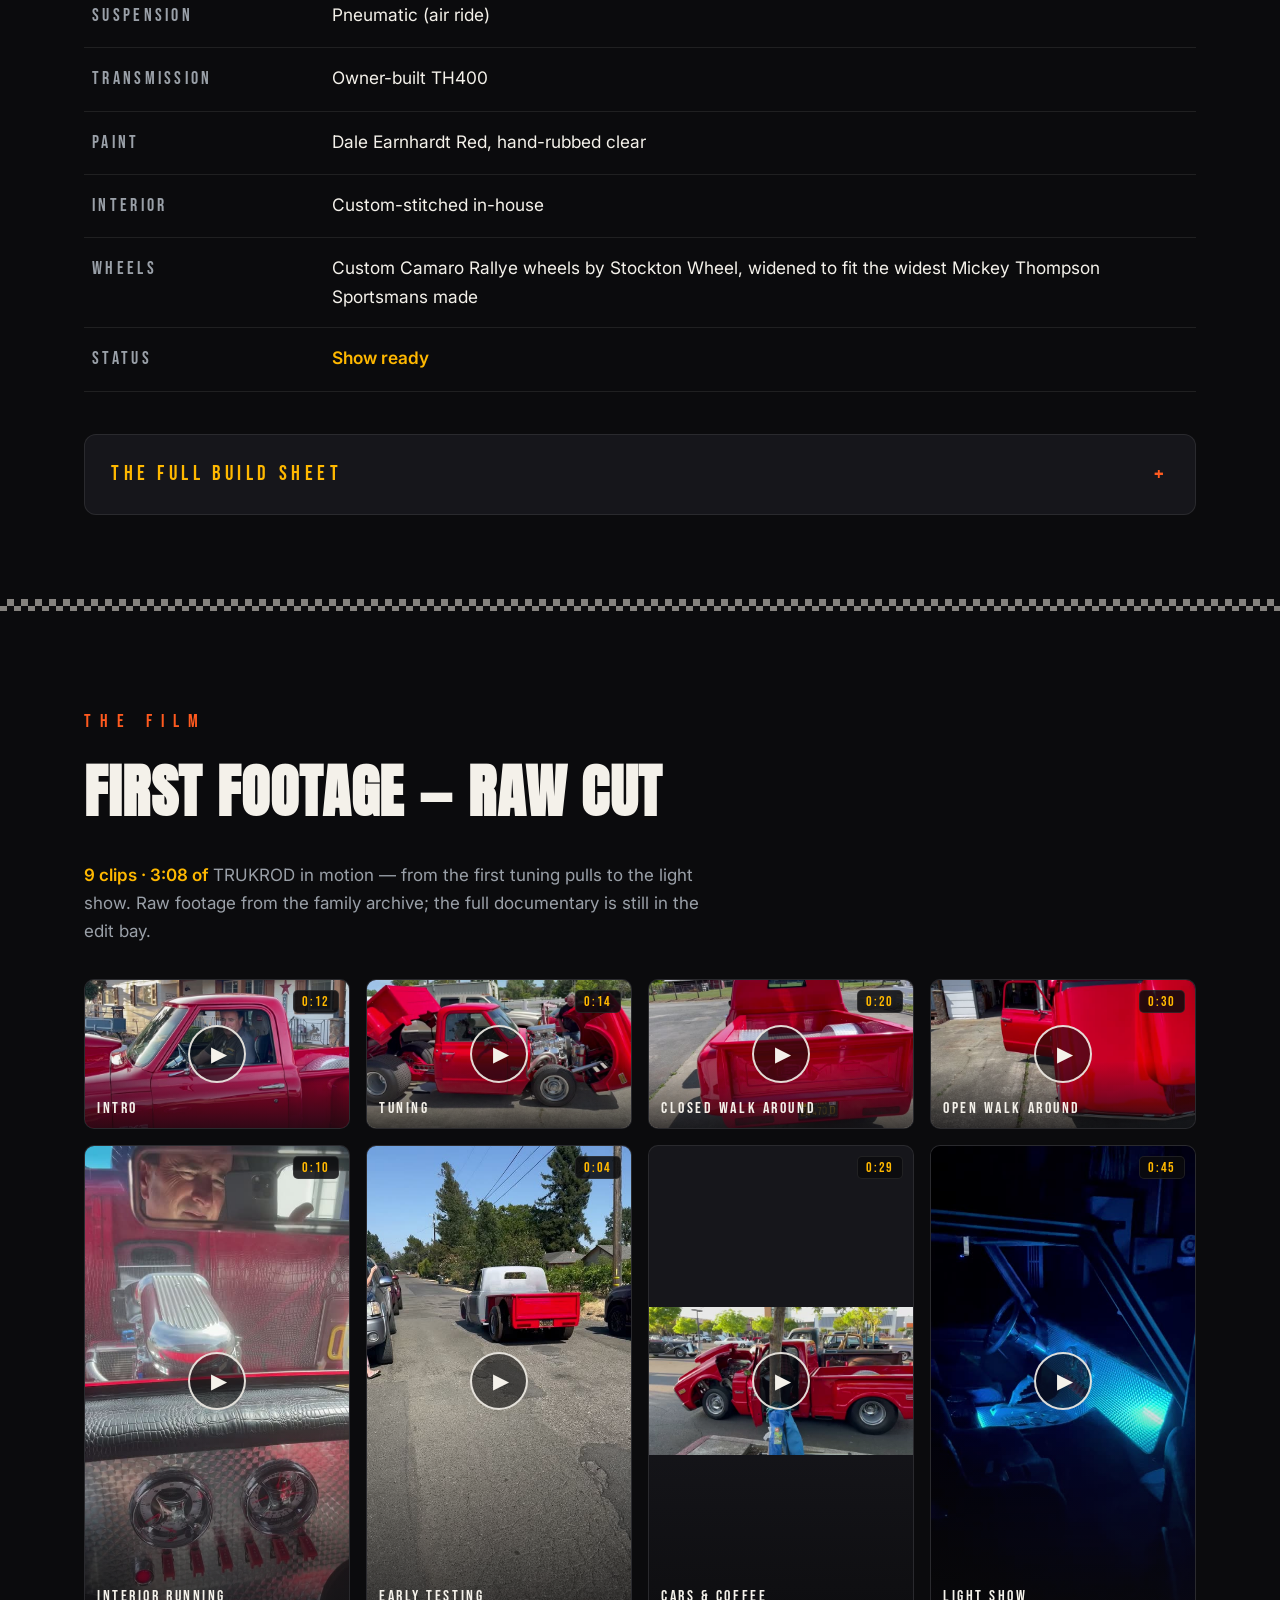
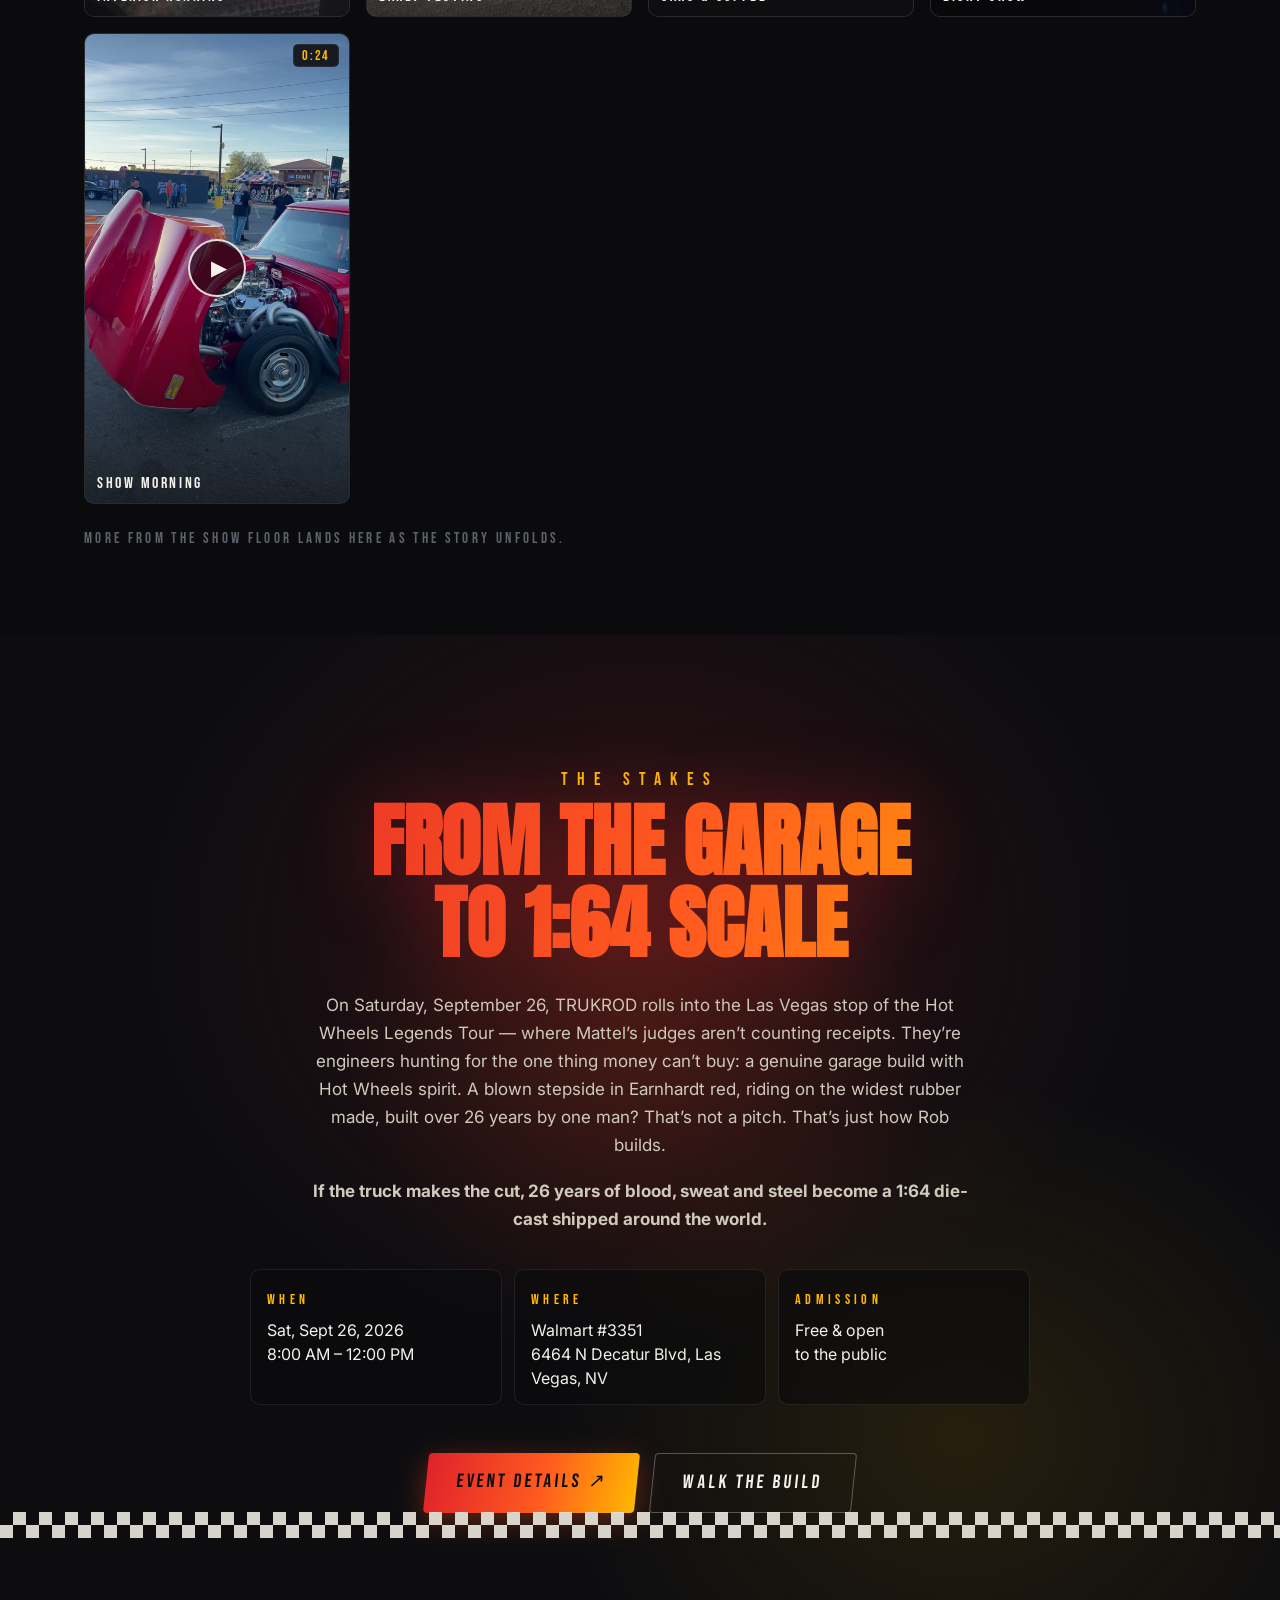
==== commit e2e62bff: "Add Show Morning clip to hero, stacked under the intro video" ====
--- a/index.html
+++ b/index.html
@@ -74,6 +74,15 @@
         </video>
         <span class="hero-video-cap">The Intro &mdash; first footage</span>
       </div>
+
+      <div class="hero-video hero-video-tall reveal">
+        <video controls playsinline preload="metadata"
+               poster="images/posters/IMG_4806.jpg" aria-label="TRUKROD — show morning in Las Vegas">
+          <source src="video/IMG_4806.mp4" type="video/mp4">
+          Your browser doesn&rsquo;t support embedded video.
+        </video>
+        <span class="hero-video-cap">Show Morning &mdash; Las Vegas</span>
+      </div>
     </div>
     <div class="checker" aria-hidden="true"></div>
   </section>
--- a/css/styles.css
+++ b/css/styles.css
@@ -127,11 +127,15 @@
   background: var(--bg-2);
   overflow: hidden;
 }
-/* frosted truck backdrop — low-res image deliberately blurred to glass */
+/* frosted truck backdrop — show-day shot under the Hot Wheels banner, blurred
+   to glass. The photo band is capped at one viewport height so the truck stays
+   in the first screen (the hero section itself is much taller: countdown +
+   intro video); the bottom edge fades into the section background. */
 .hero::before {
   content: "";
   position: absolute;
-  inset: 0;
+  inset: 0 0 auto 0;
+  height: 100svh;
   background:
     radial-gradient(ellipse 80% 55% at 50% 110%, rgba(255, 90, 31, .28), transparent 70%),
     radial-gradient(ellipse 60% 40% at 15% -10%, rgba(224, 34, 43, .18), transparent 70%),
@@ -139,10 +143,12 @@
       rgba(11, 11, 13, .52) 0%,
       rgba(11, 11, 13, .38) 45%,
       rgba(11, 11, 13, .78) 100%),
-    url("../images/hero.jpg") center / cover no-repeat;
+    url("../images/hero.jpg?v=2") center bottom / cover no-repeat;
   filter: blur(2px) saturate(1.15);
   opacity: .62;
   transform: scale(1.06); /* hide blur edge bleed */
+  -webkit-mask-image: linear-gradient(180deg, #000 0%, #000 68%, transparent 100%);
+  mask-image: linear-gradient(180deg, #000 0%, #000 68%, transparent 100%);
   pointer-events: none;
 }
 .hero-inner {
@@ -250,6 +256,14 @@
   width: 100%;
   aspect-ratio: 16 / 9;
   background: #000;
+}
+/* portrait companion clip stacked directly under the intro video */
+.hero-video-tall {
+  max-width: 280px;
+  margin-top: 18px;
+}
+.hero-video-tall video {
+  aspect-ratio: 9 / 16;
 }
 .hero-video-cap {
   position: absolute;
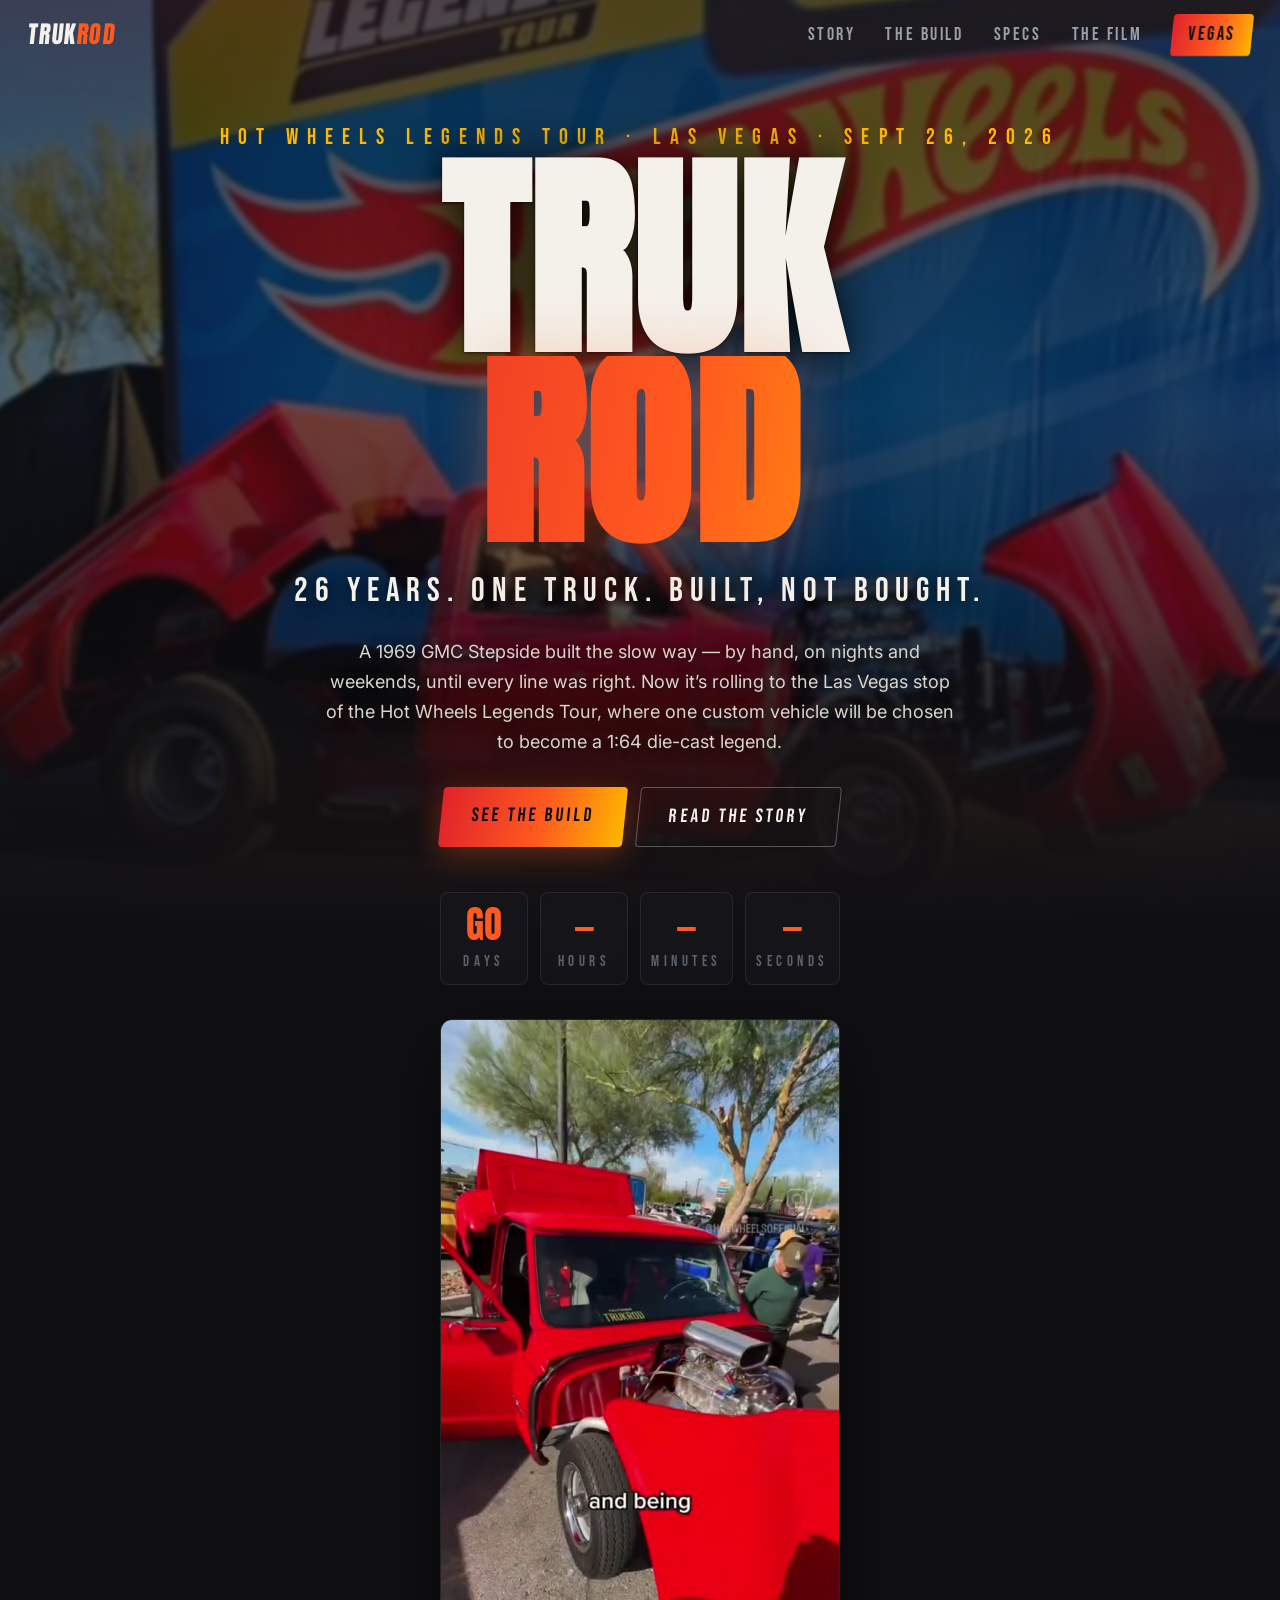
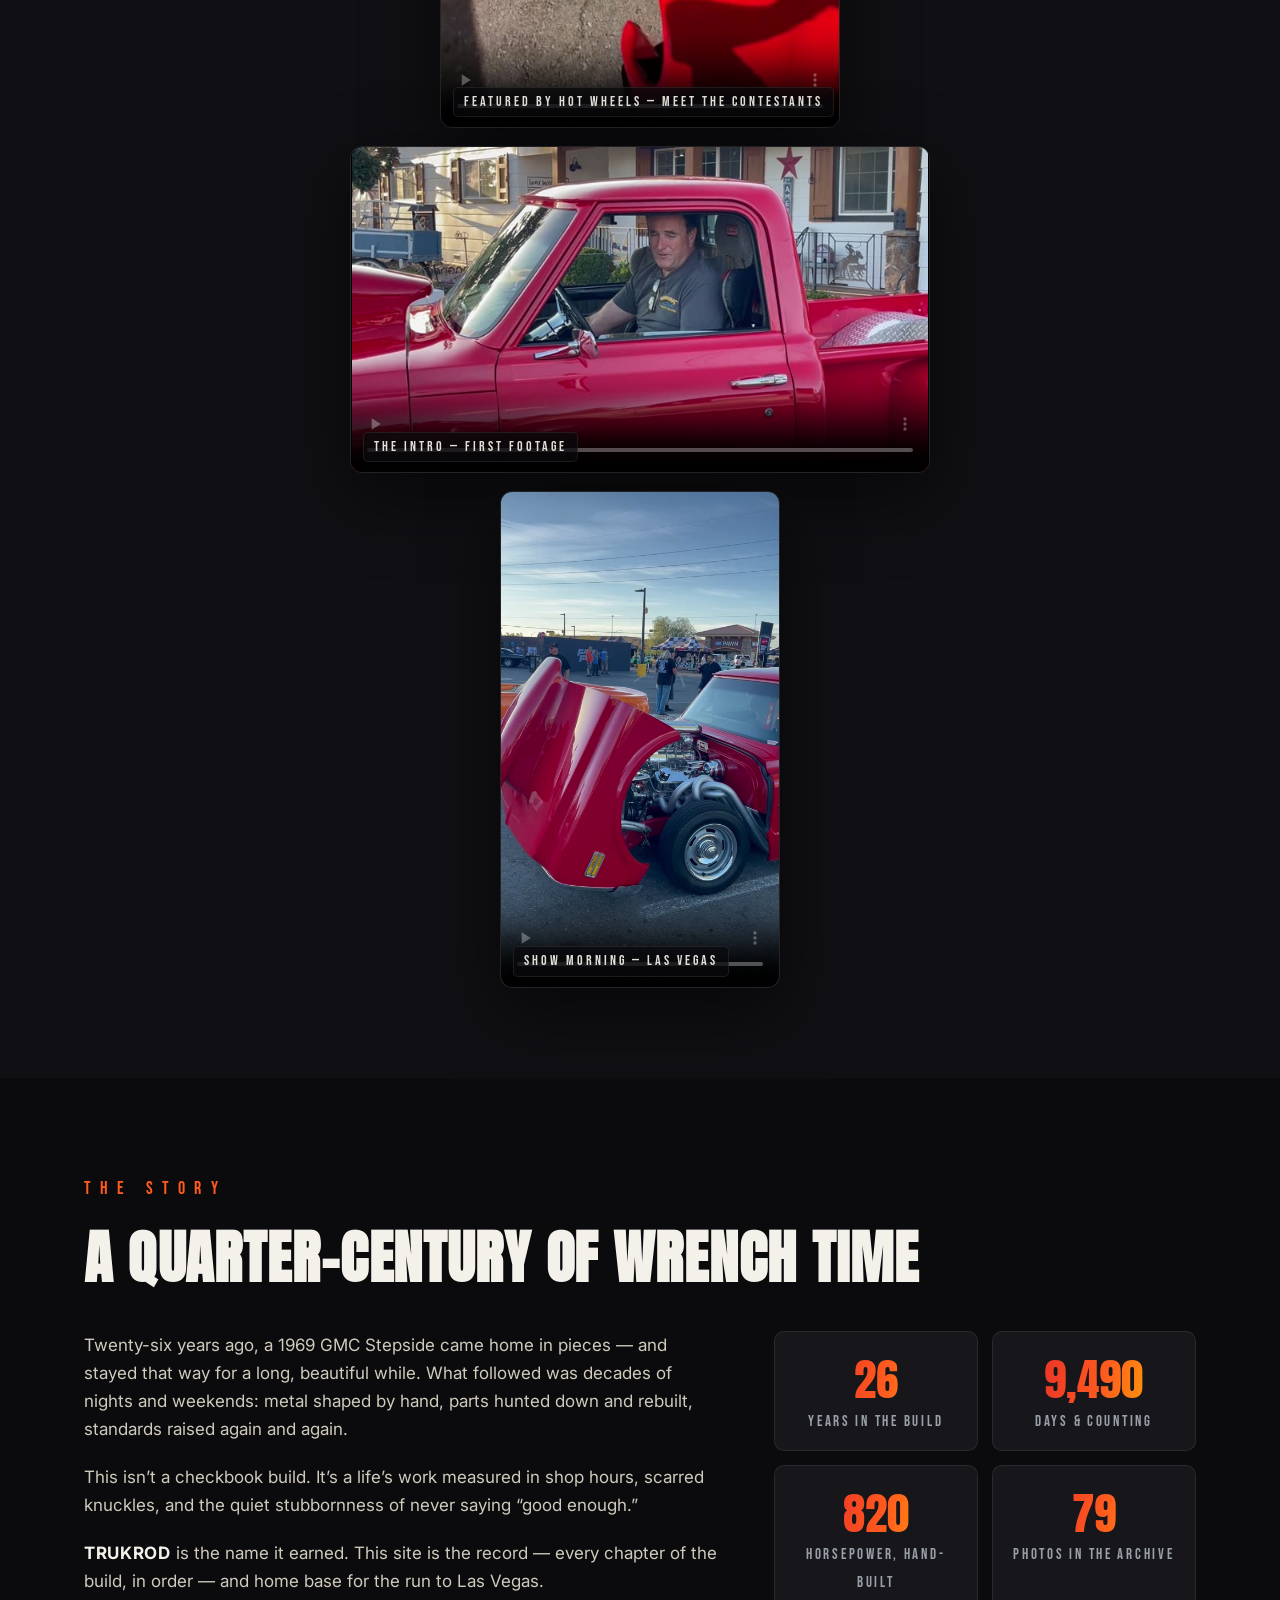
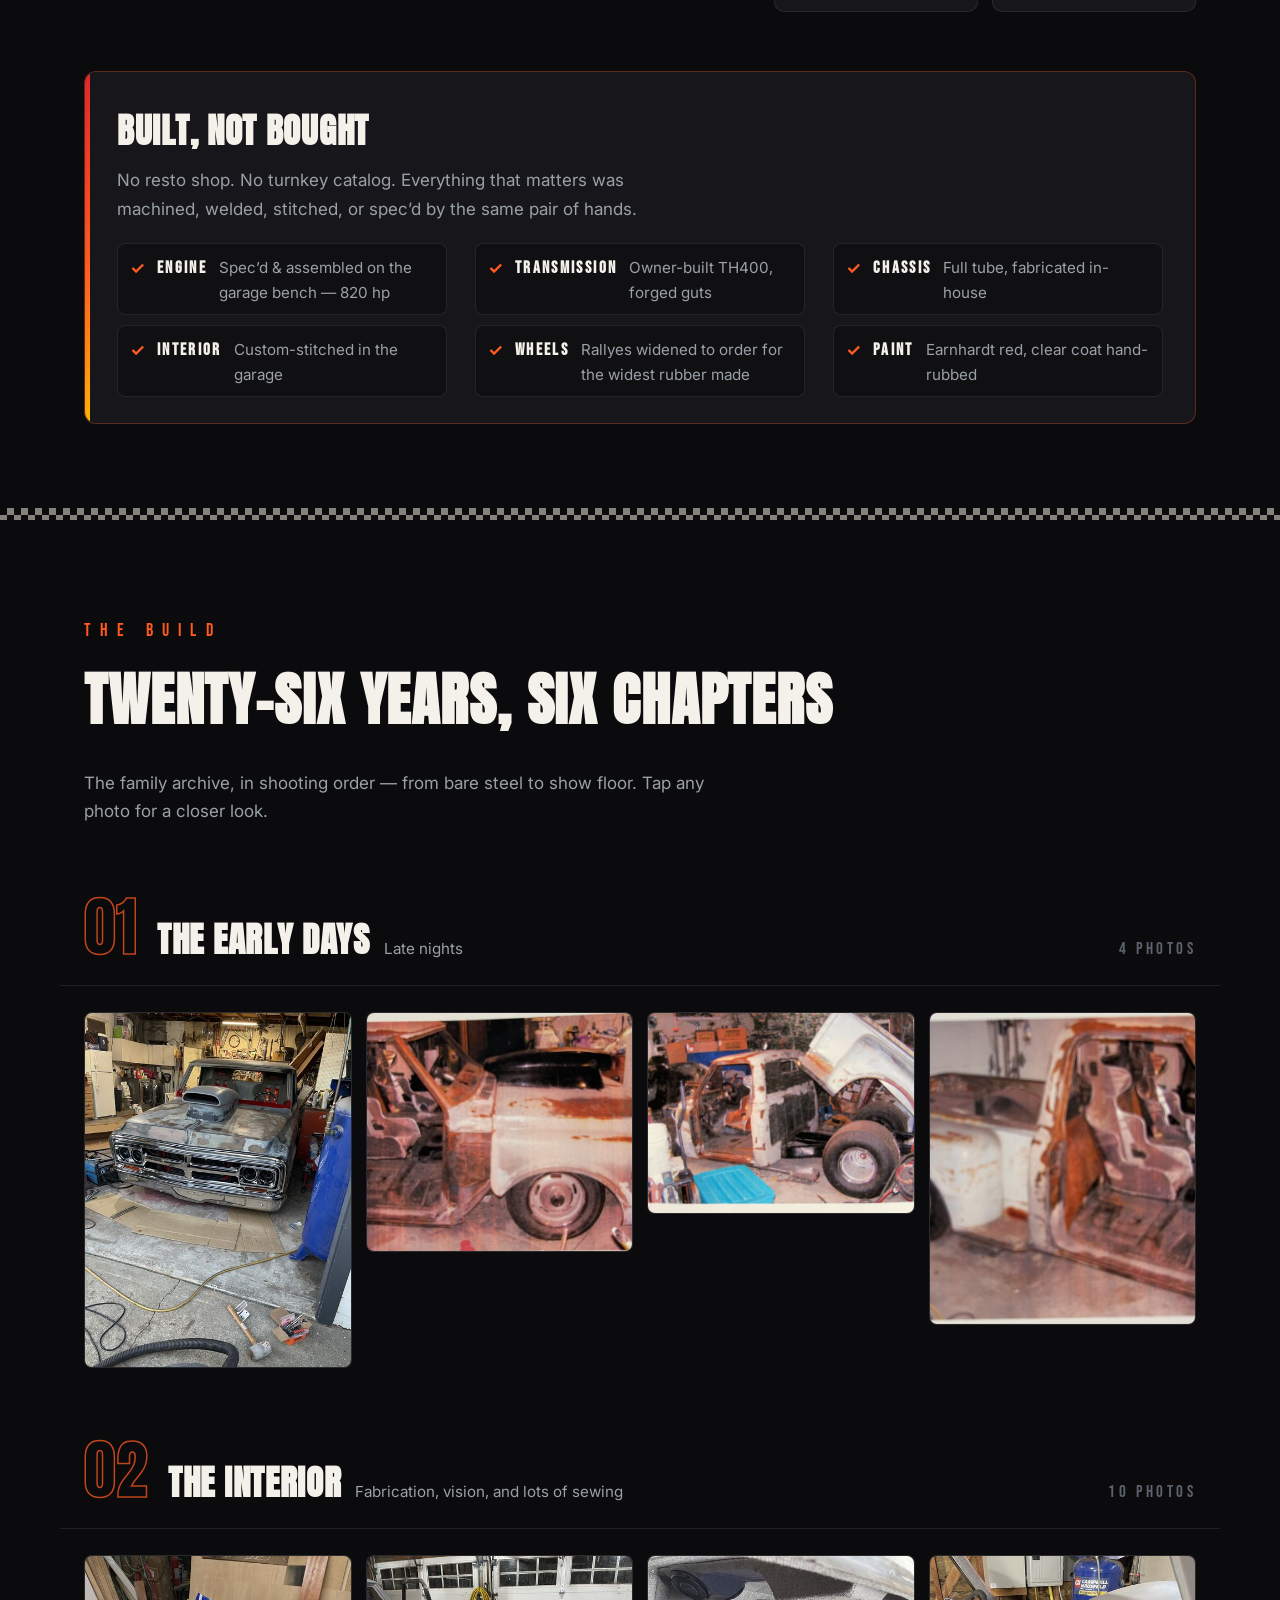
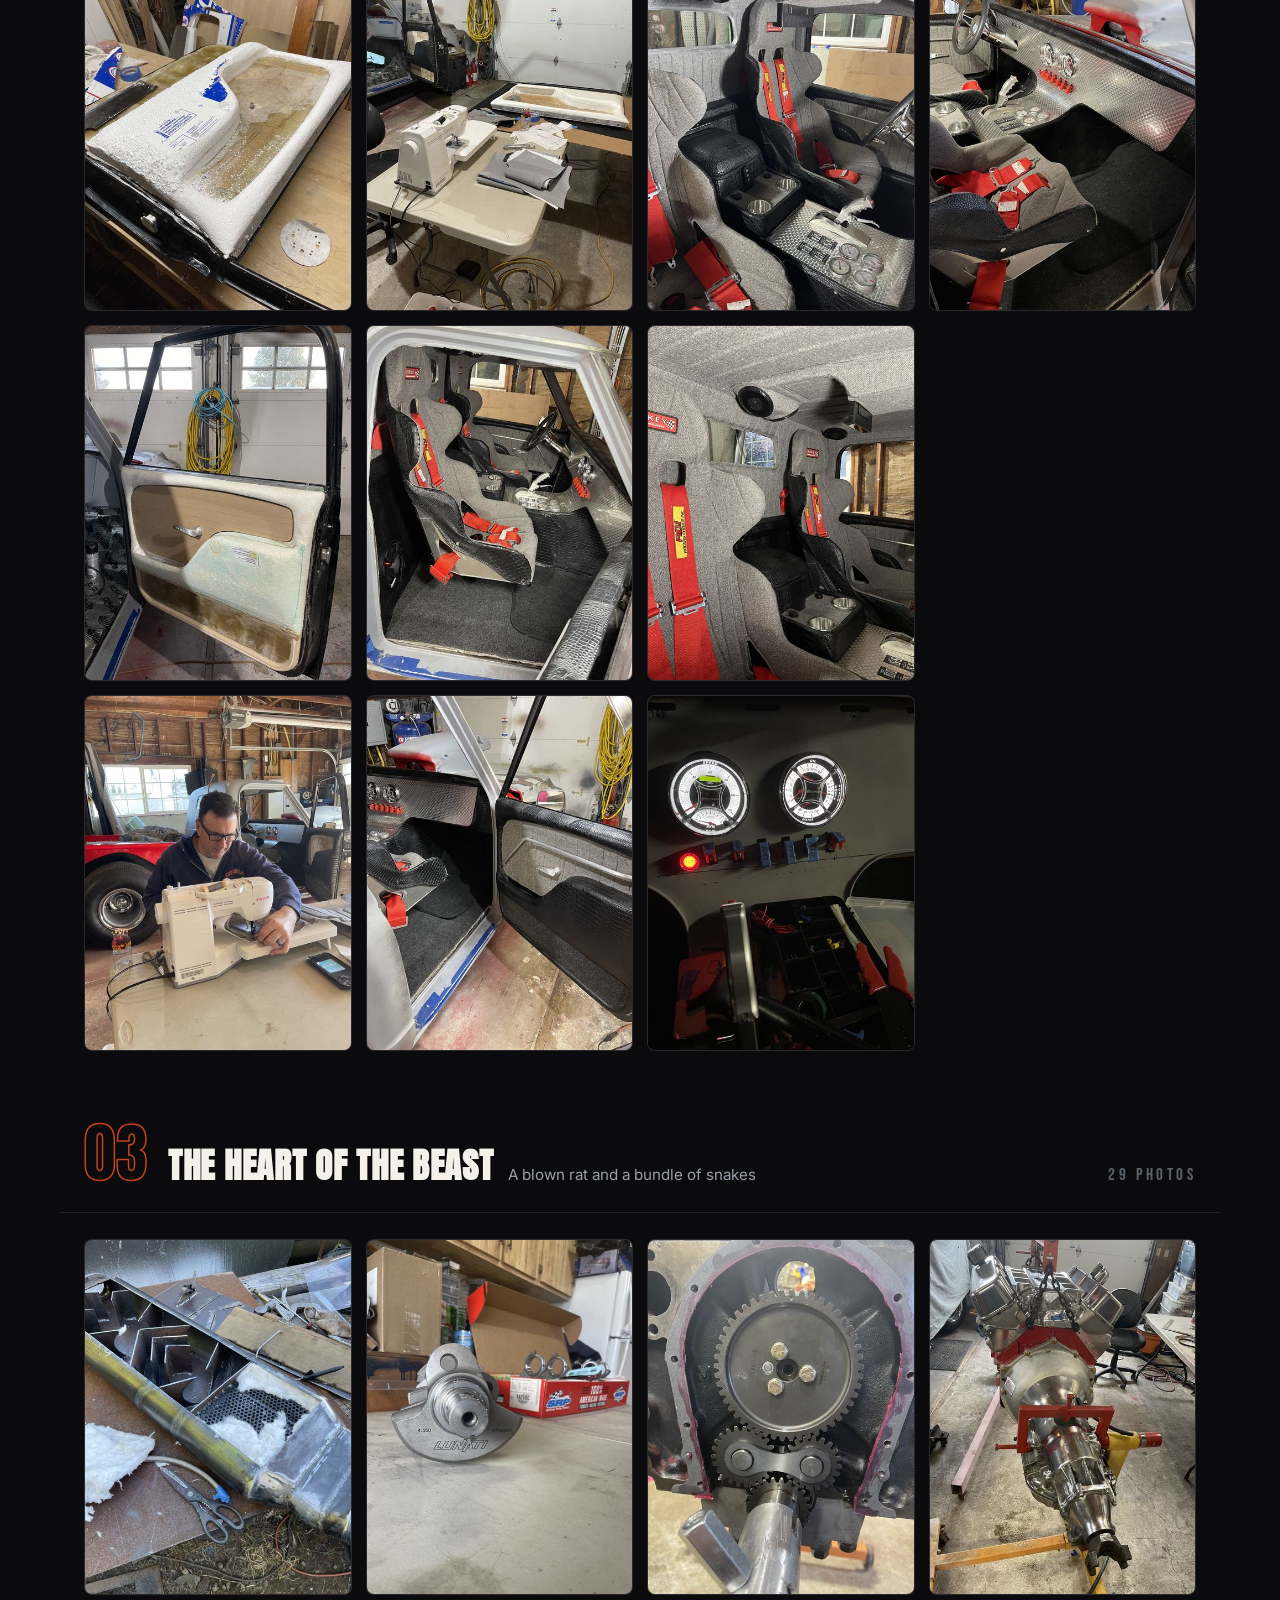
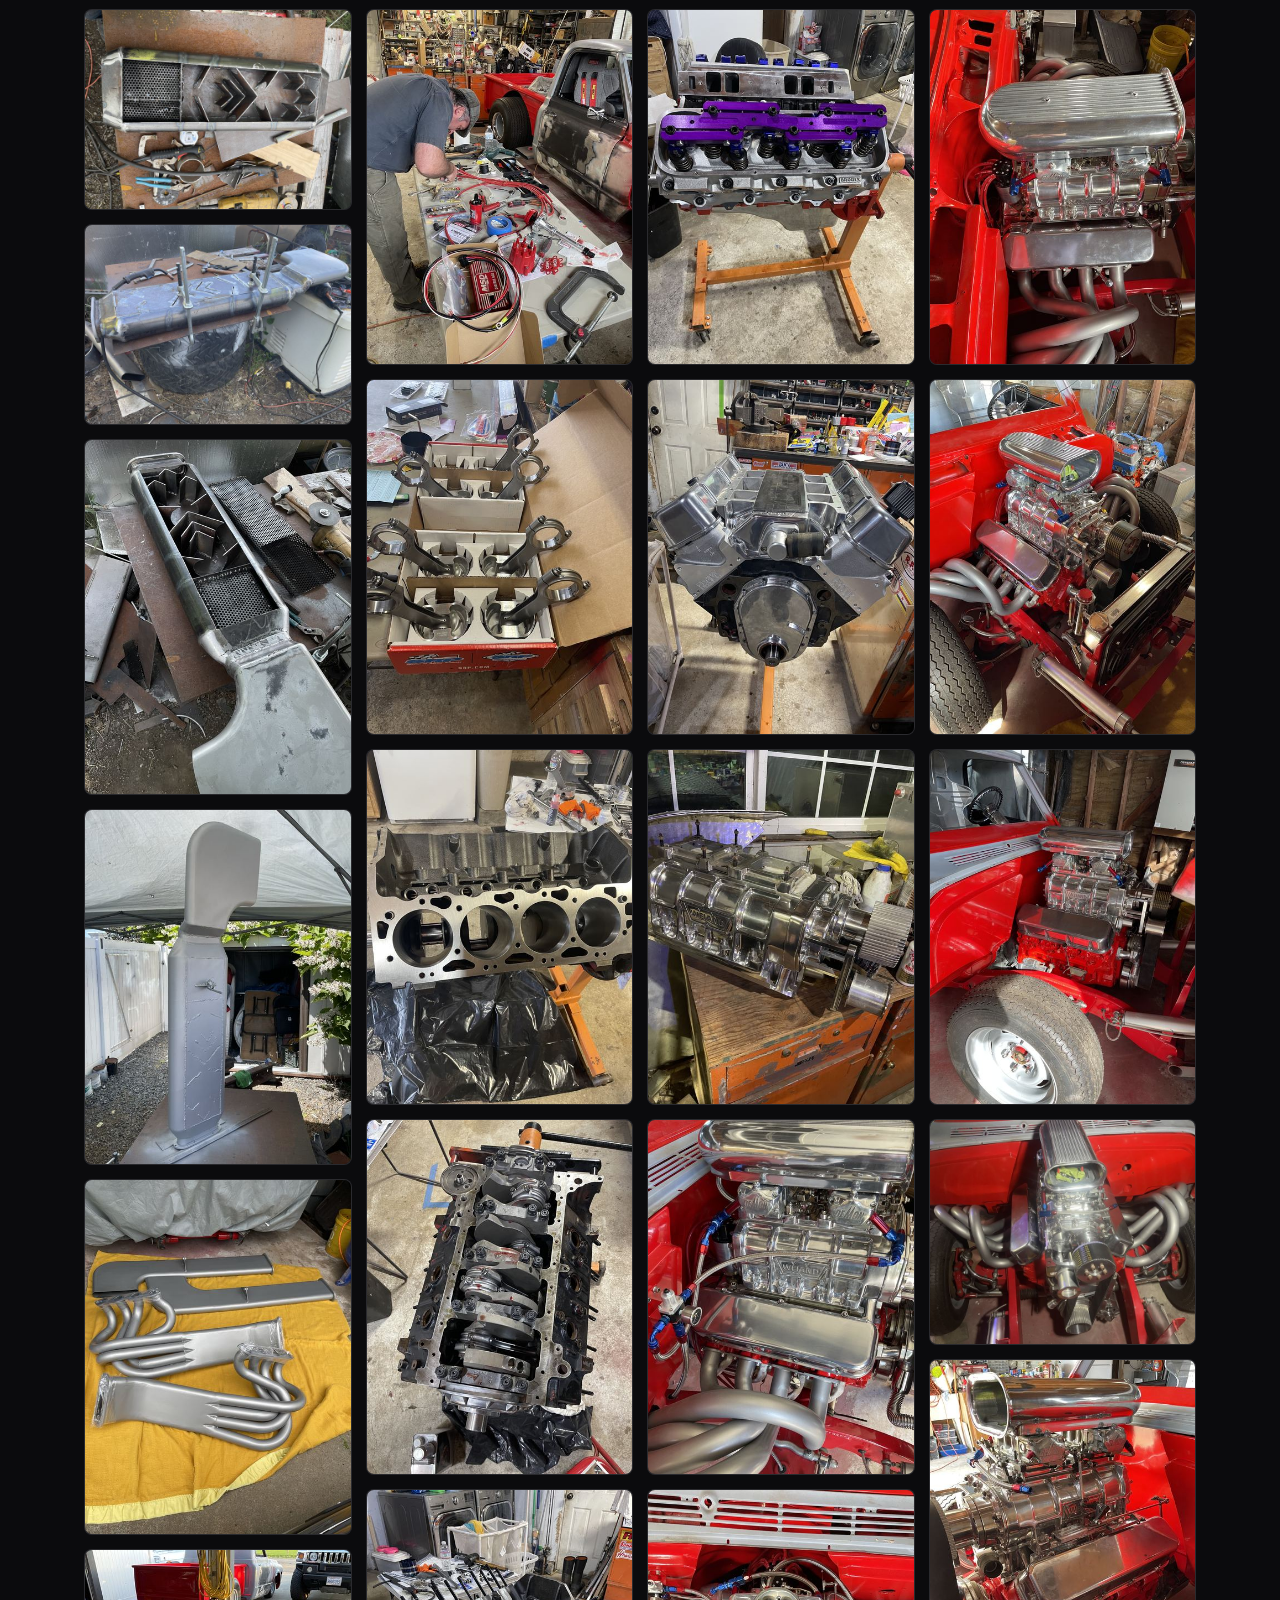
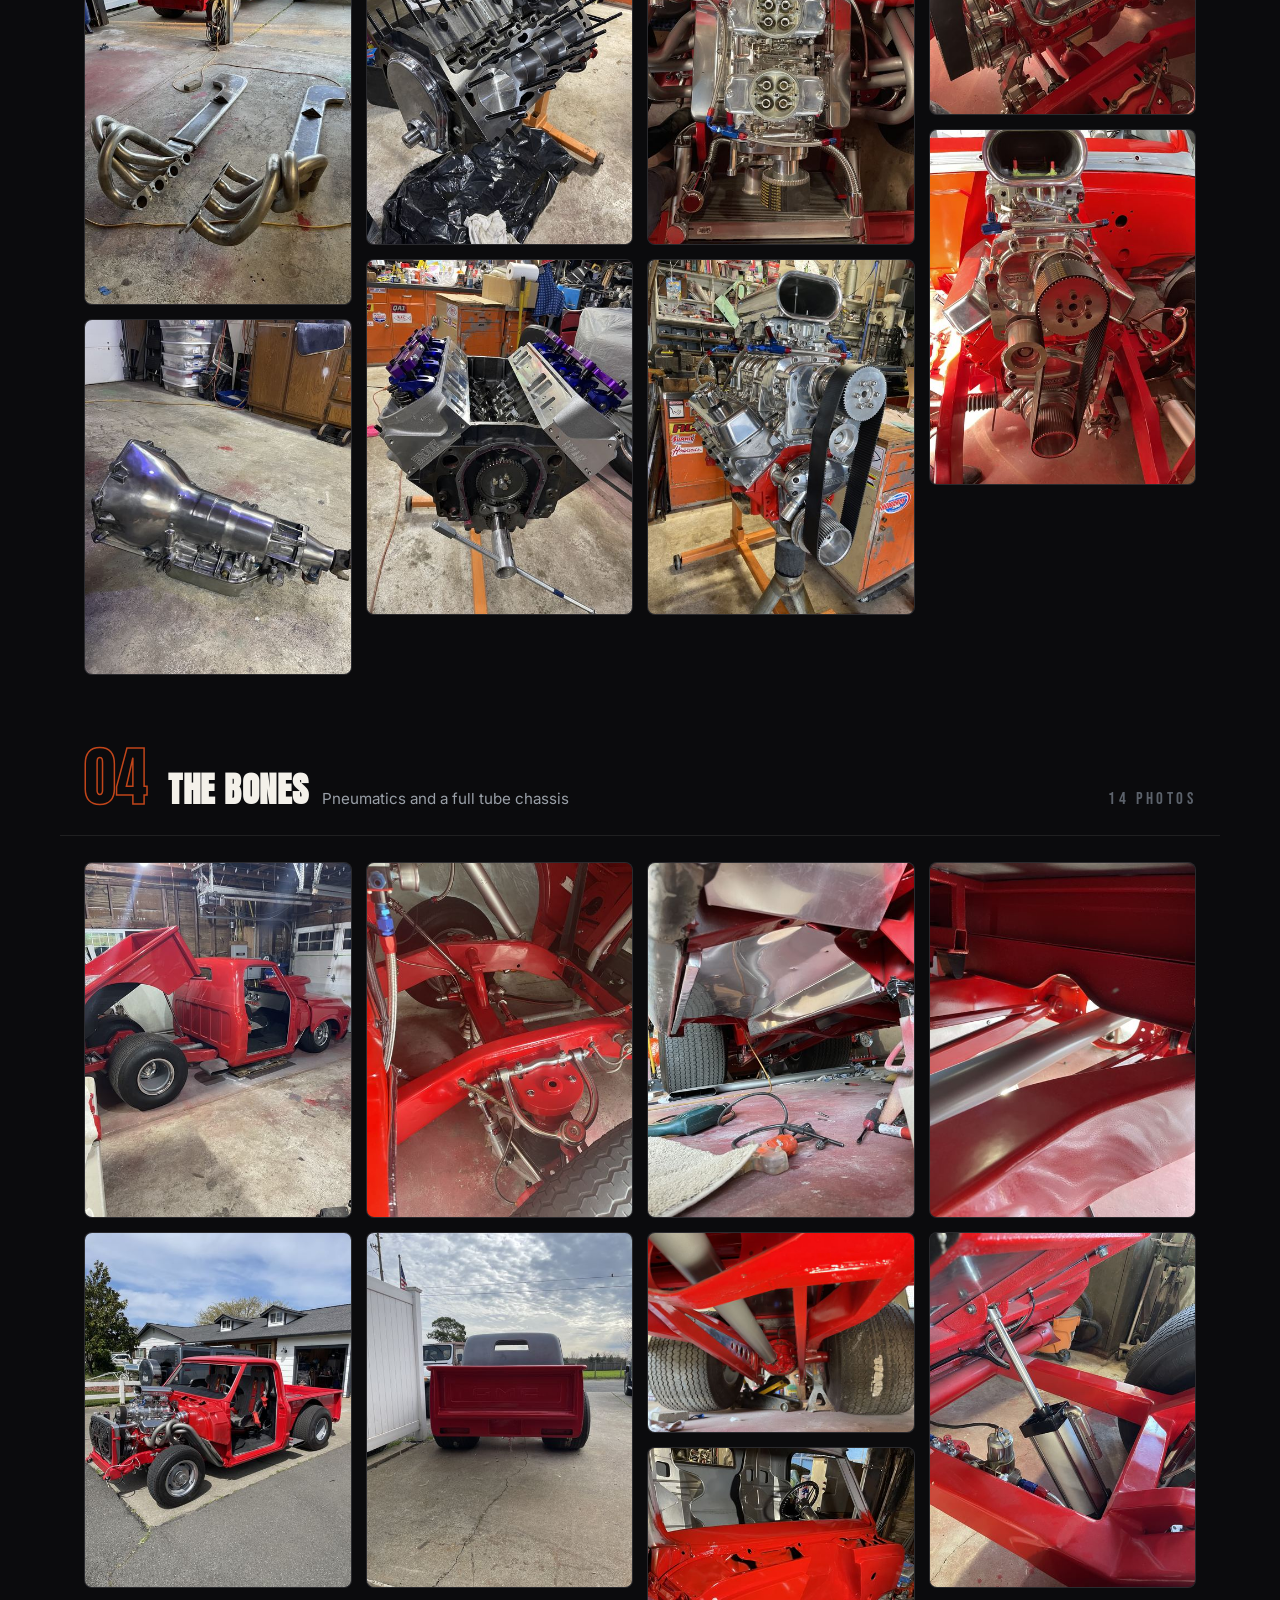
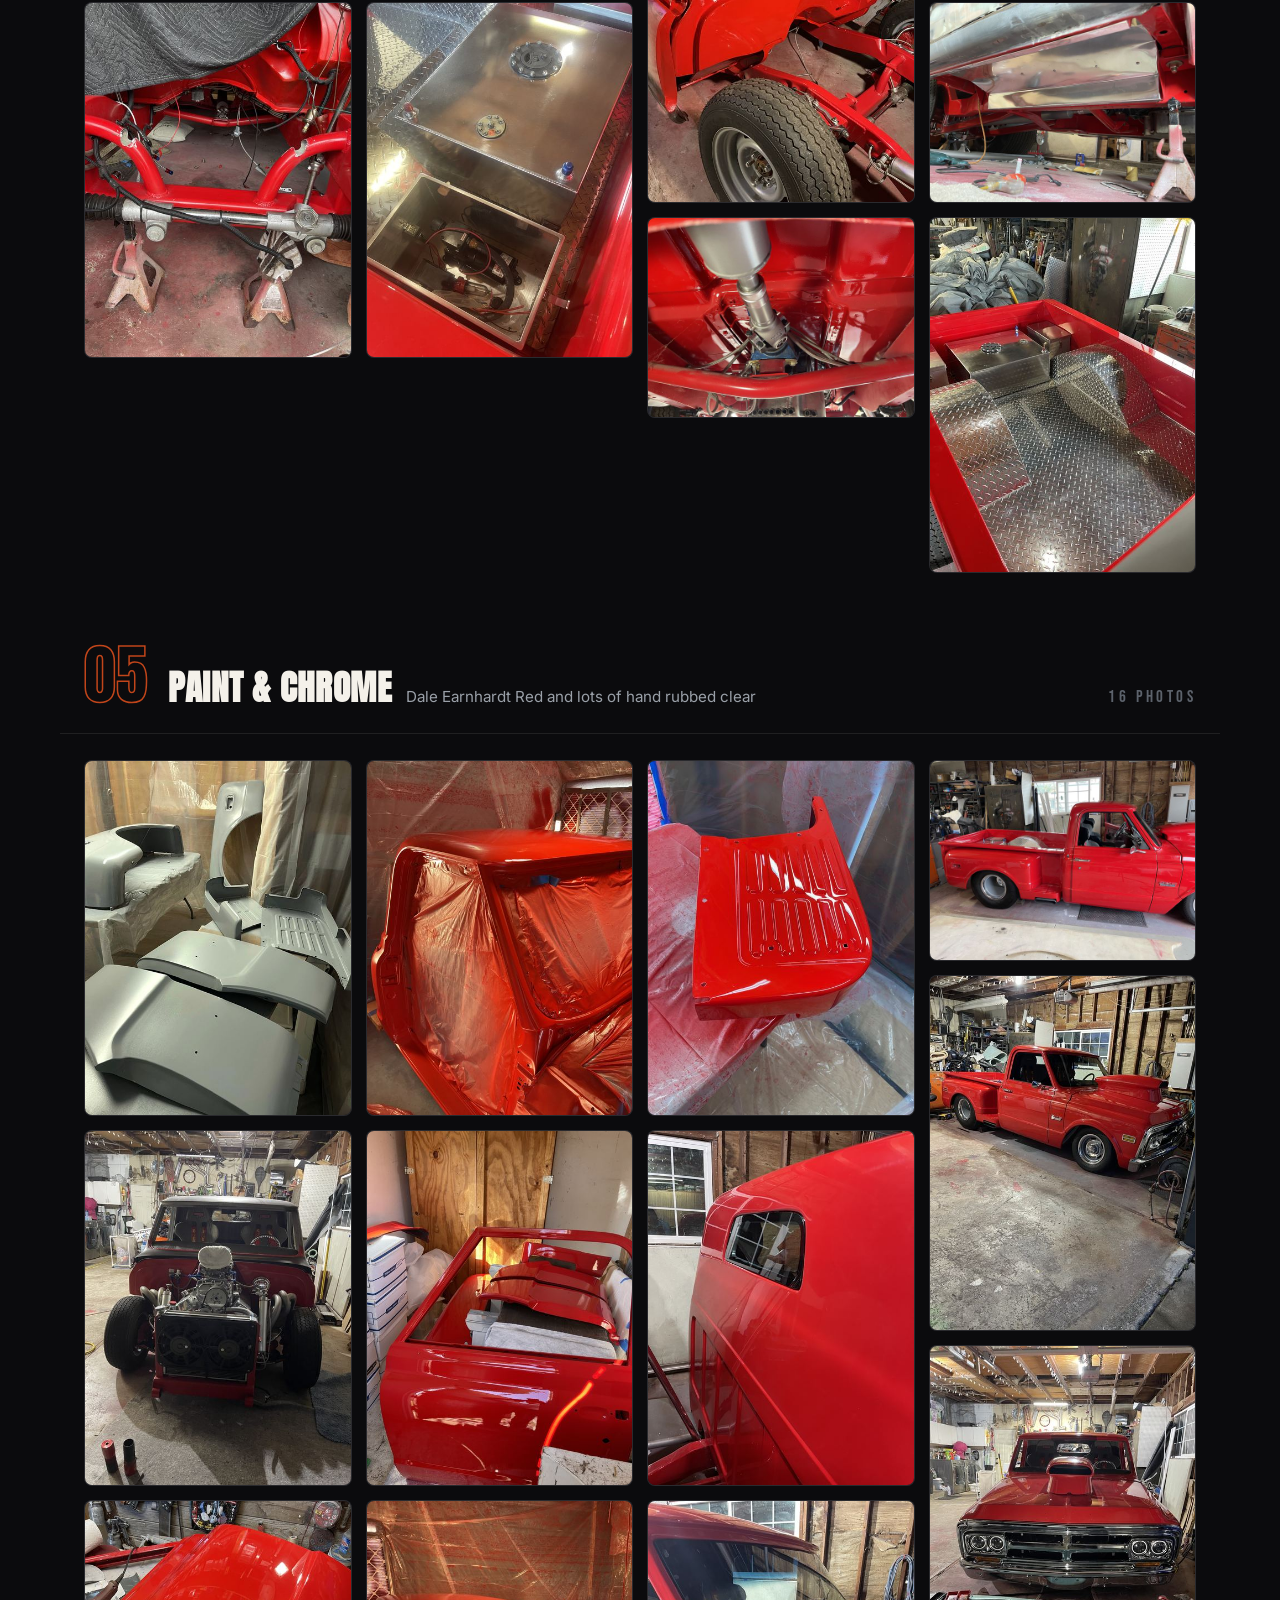
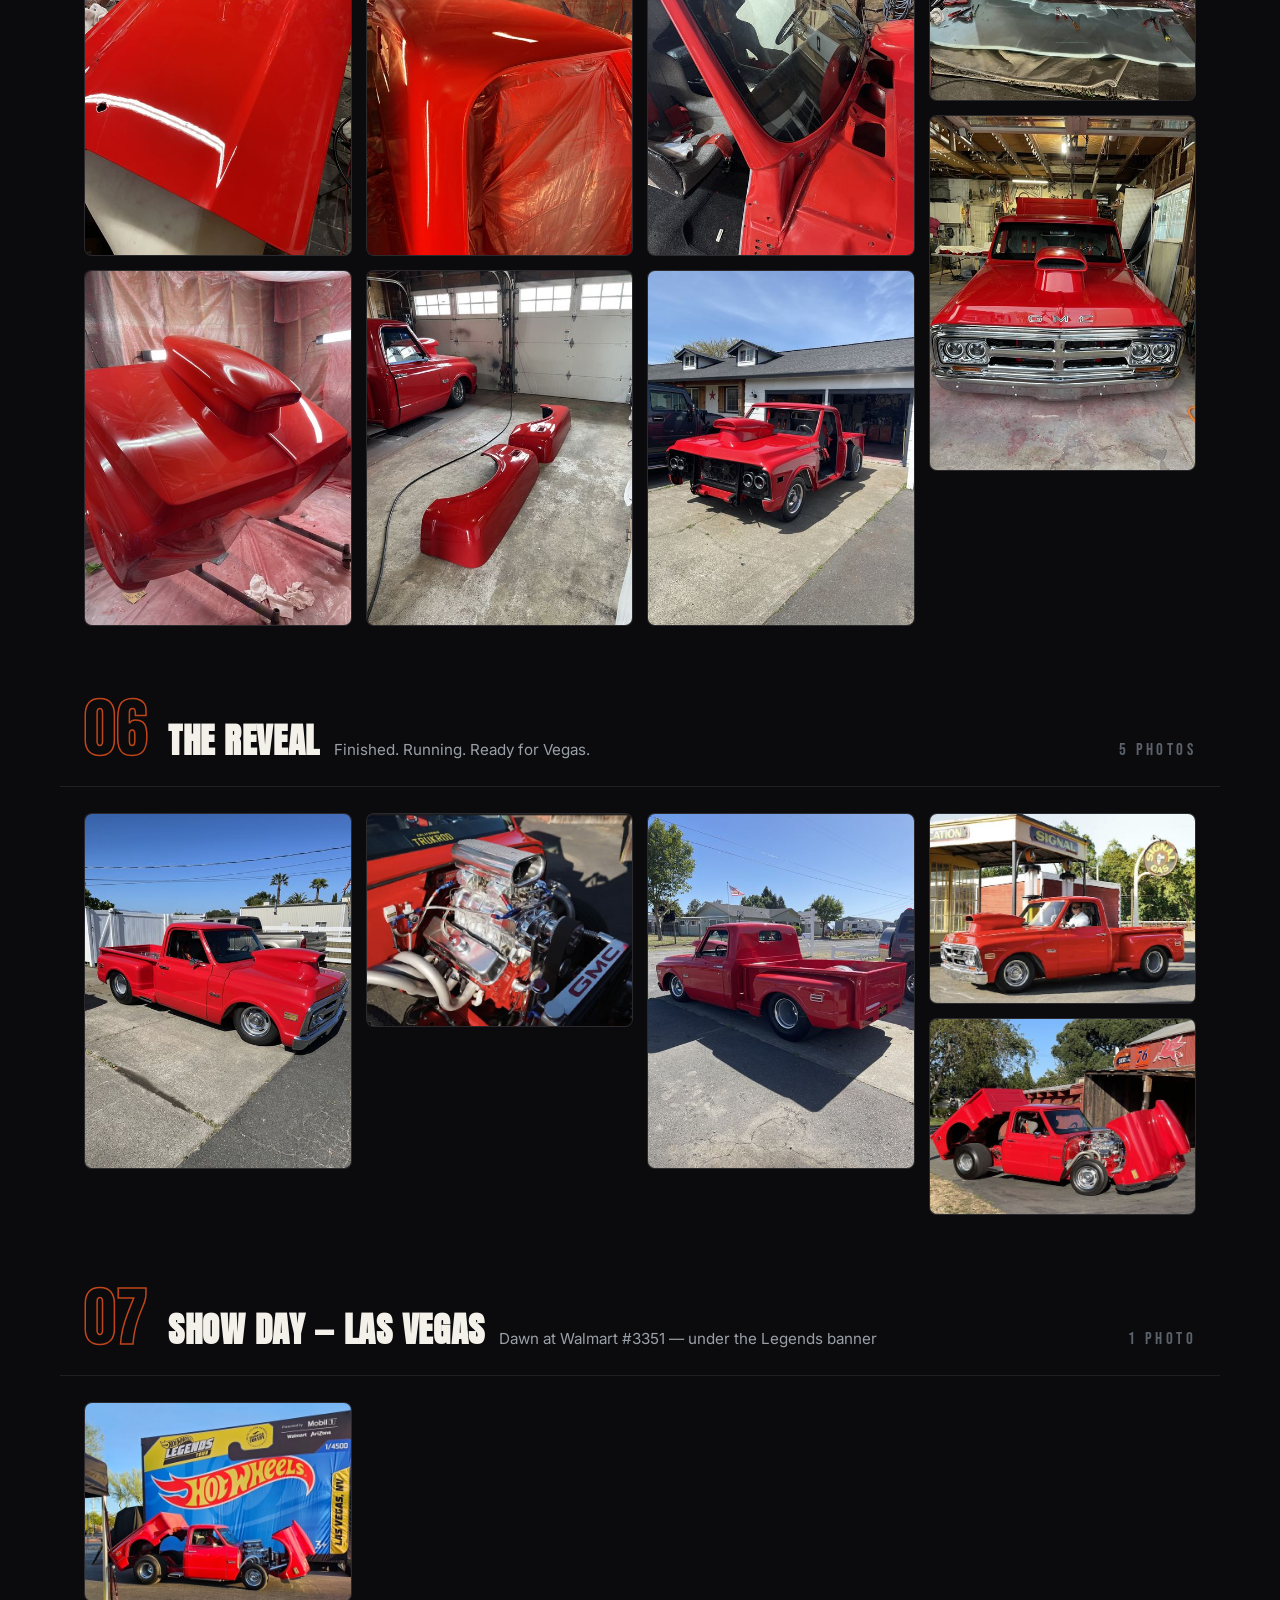
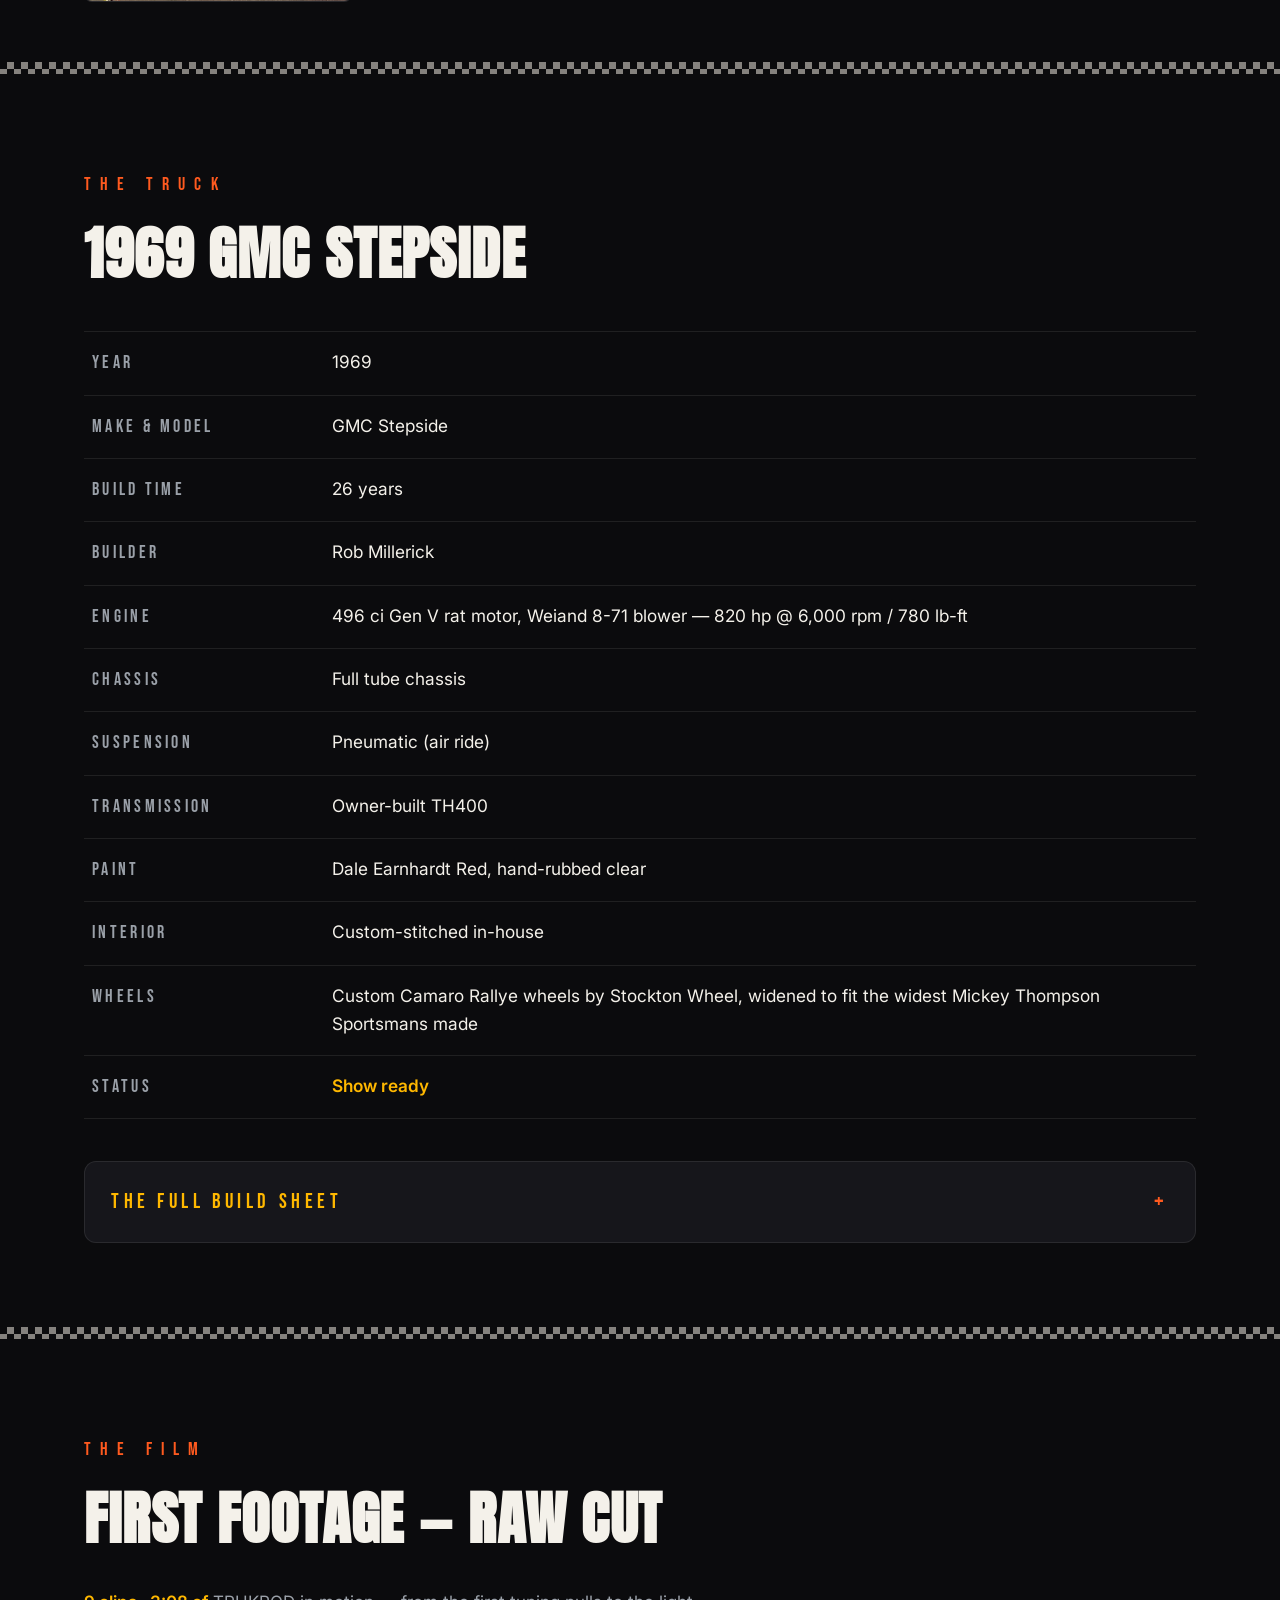
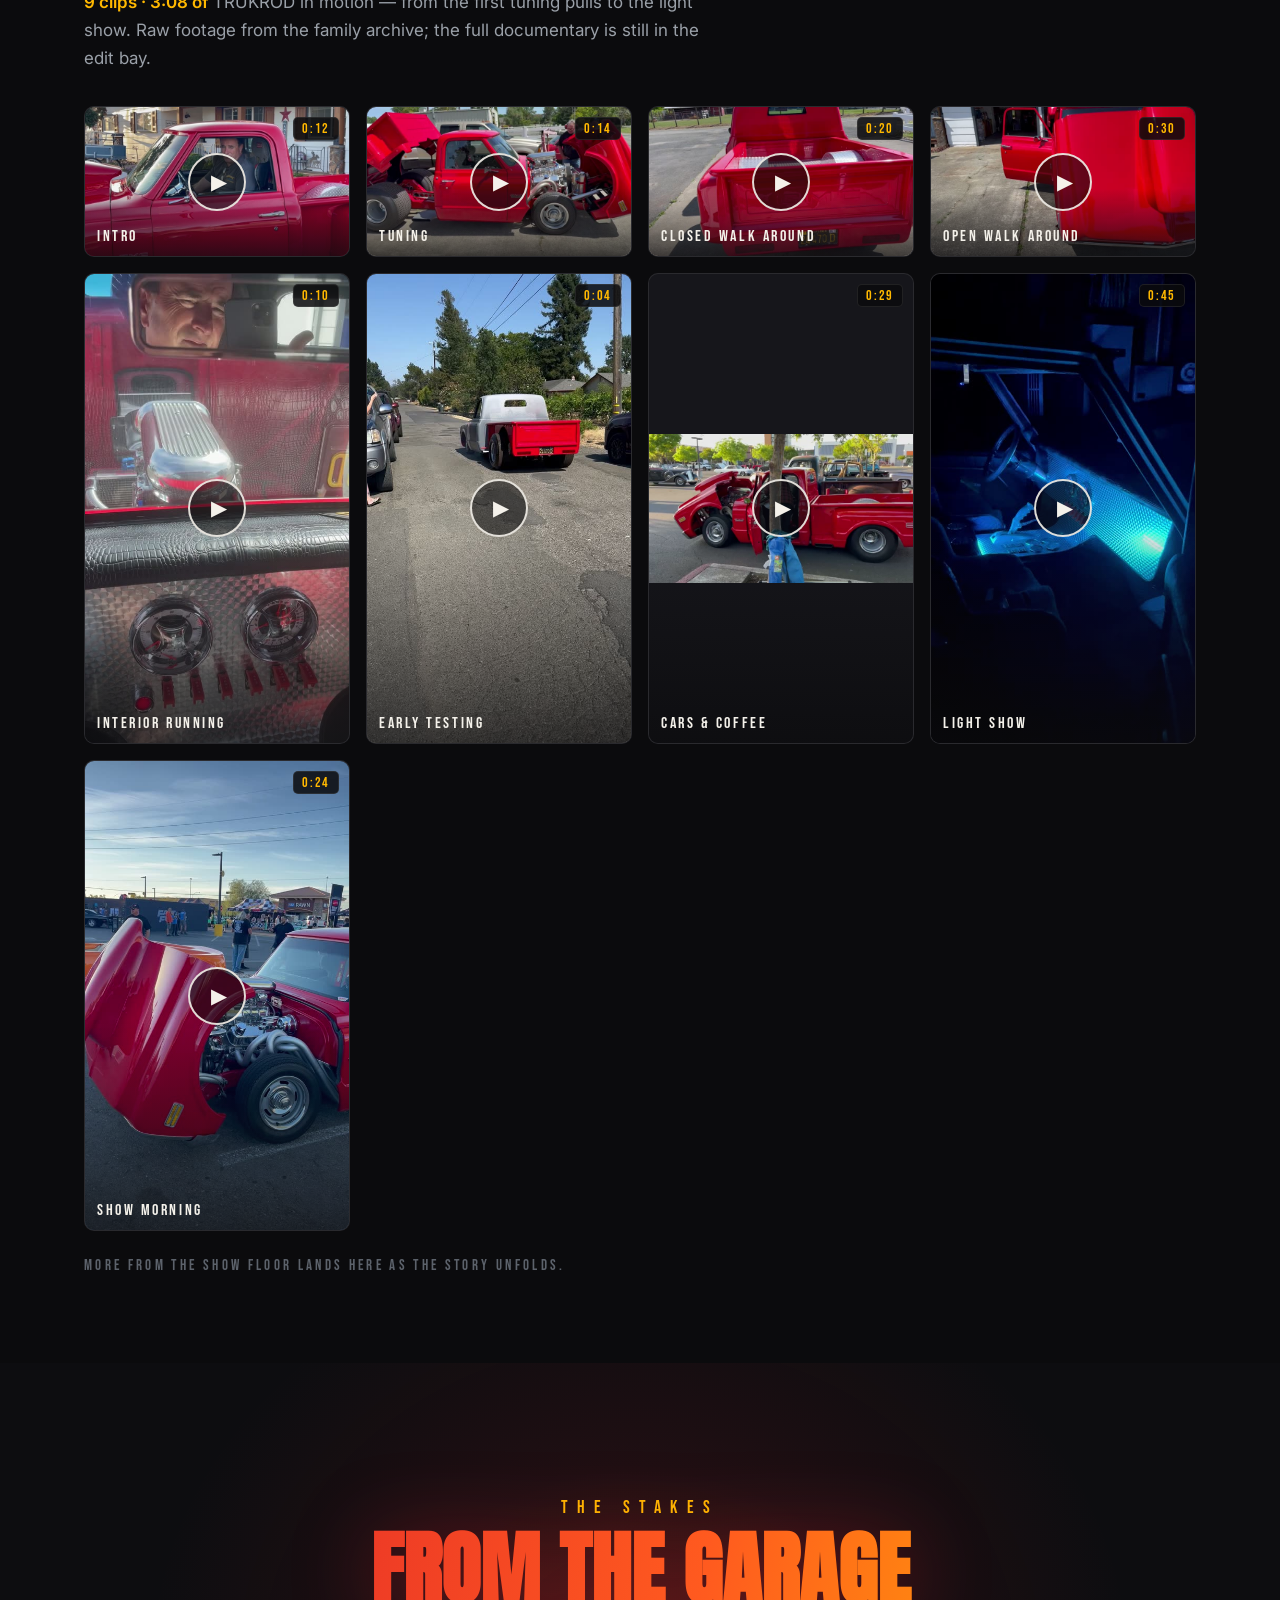
==== commit 278d7d8c: "Hero: lead with official Hot Wheels 'Meet the Contestants' reel" ====
--- a/index.html
+++ b/index.html
@@ -66,6 +66,15 @@
         <div class="cd-unit"><span class="cd-num" id="cdSecs">&mdash;</span><span class="cd-label">Seconds</span></div>
       </div>
 
+      <div class="hero-video hero-video-reel reveal">
+        <video controls playsinline preload="metadata"
+               poster="images/posters/hotwheels-reel.jpg" aria-label="TRUKROD featured by the official Hot Wheels Instagram">
+          <source src="video/hotwheels-reel.mp4" type="video/mp4">
+          Your browser doesn&rsquo;t support embedded video.
+        </video>
+        <span class="hero-video-cap">Featured by Hot Wheels &mdash; Meet the Contestants</span>
+      </div>
+
       <div class="hero-video reveal">
         <video id="heroVideo" controls playsinline preload="metadata"
                poster="images/posters/IMG_4764.jpg?v=2" aria-label="TRUKROD — intro film">
--- a/css/styles.css
+++ b/css/styles.css
@@ -256,6 +256,14 @@
   width: 100%;
   aspect-ratio: 16 / 9;
   background: #000;
+}
+/* lead clip: the official Hot Wheels reel — phone-shaped, first under the fold */
+.hero-video-reel {
+  max-width: 400px;
+  margin-bottom: 18px;
+}
+.hero-video-reel video {
+  aspect-ratio: 9 / 16;
 }
 /* portrait companion clip stacked directly under the intro video */
 .hero-video-tall {
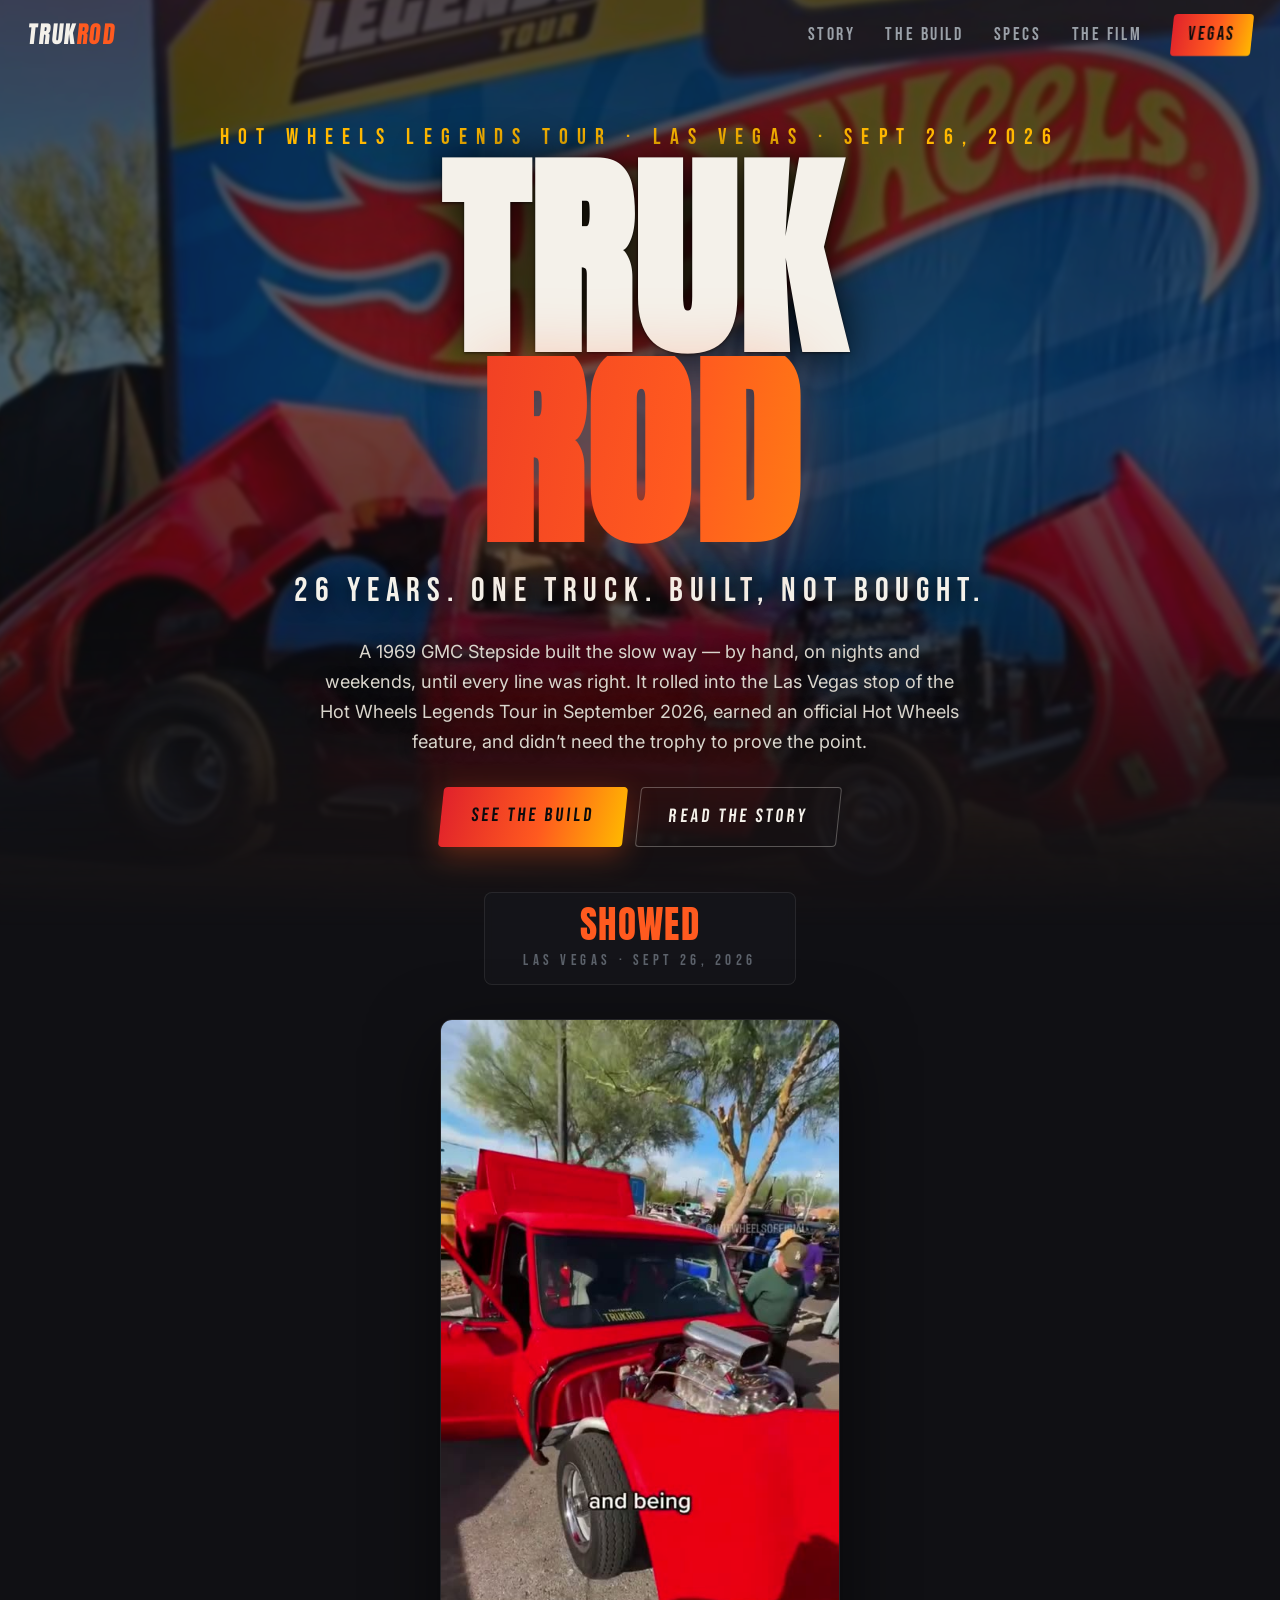
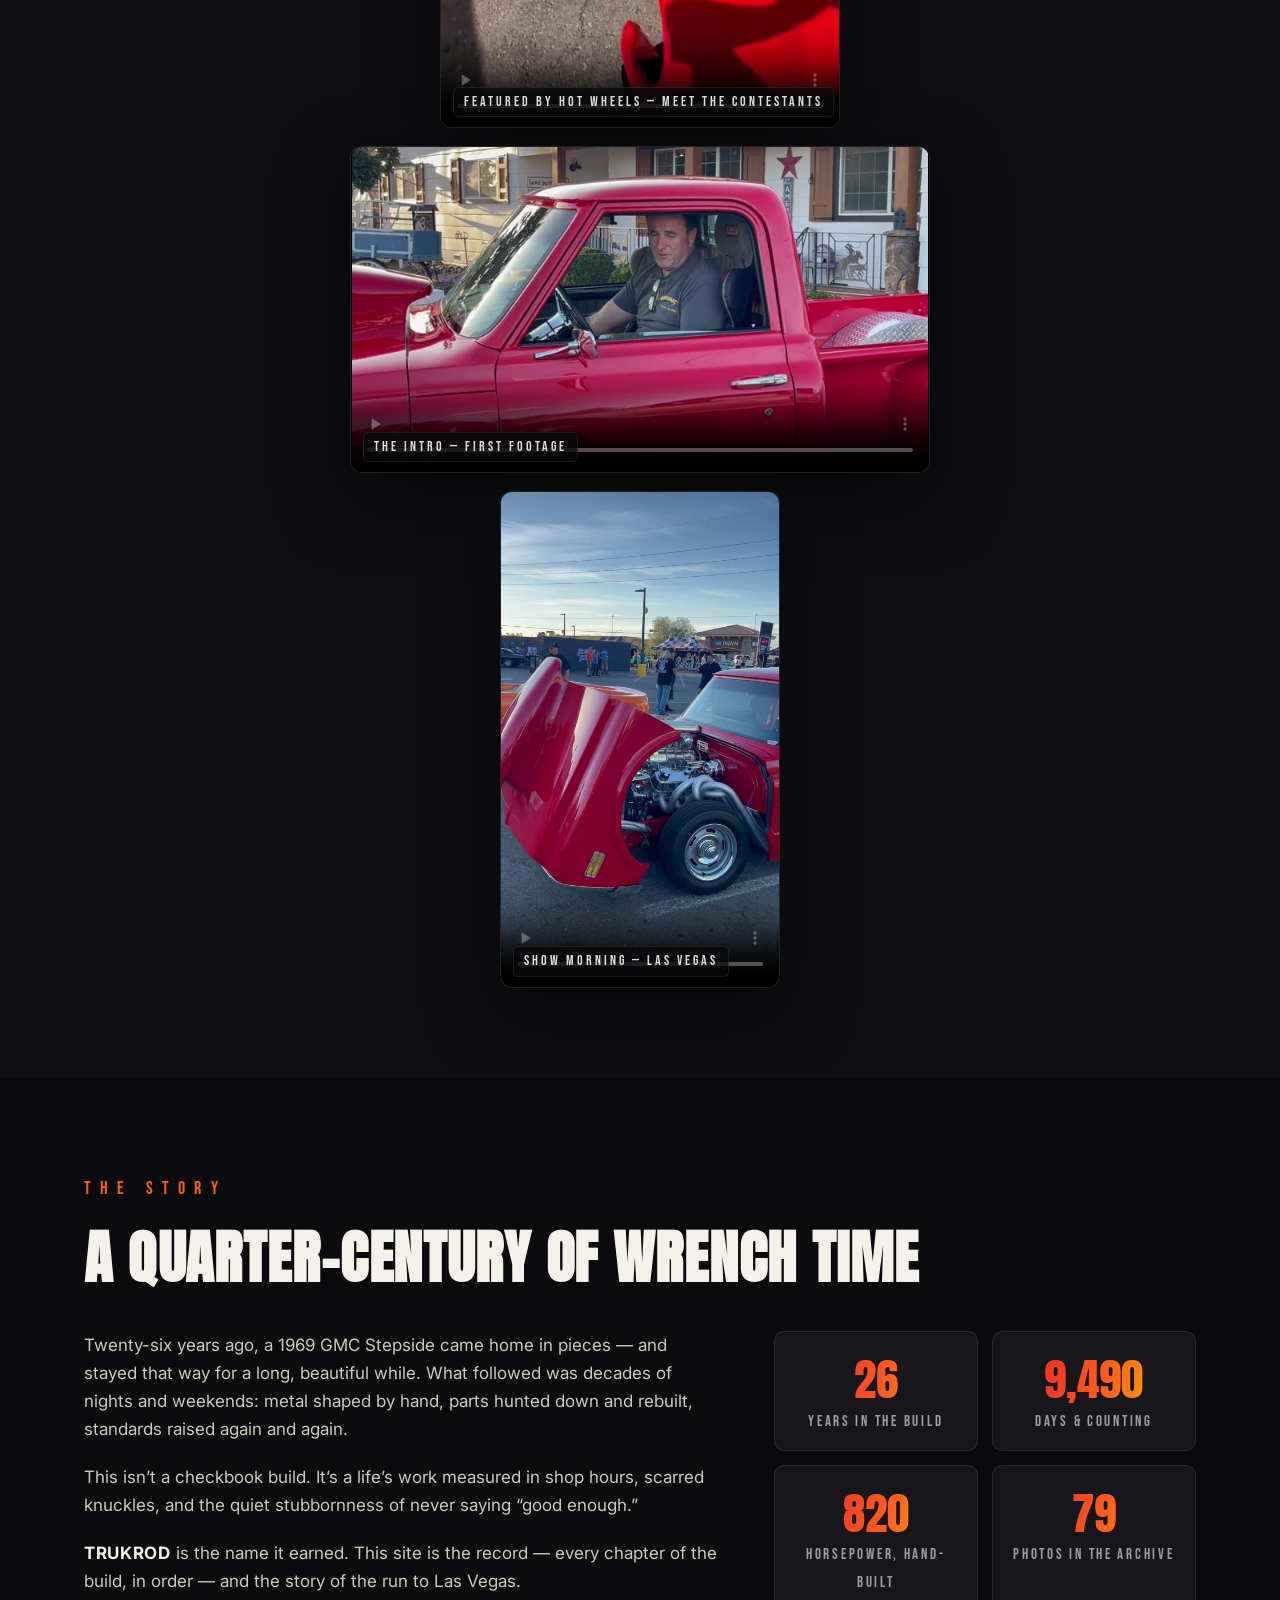
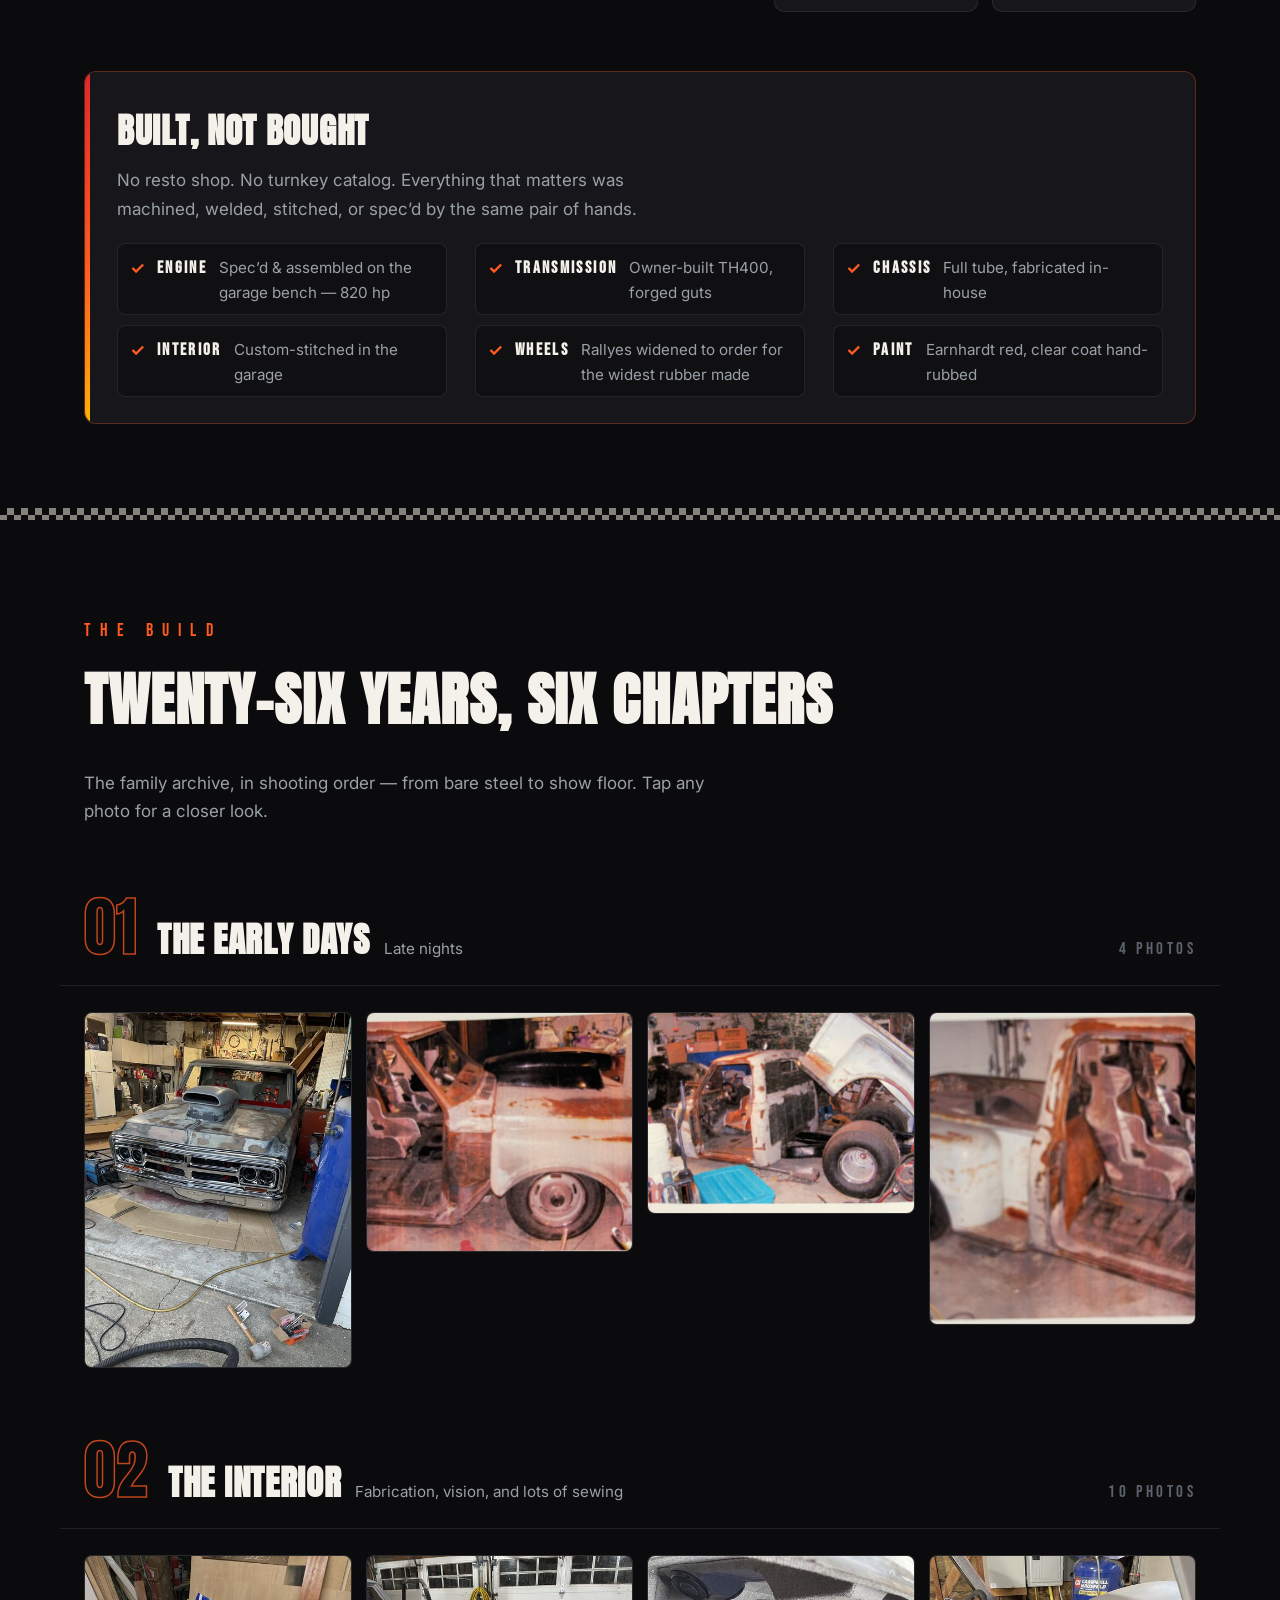
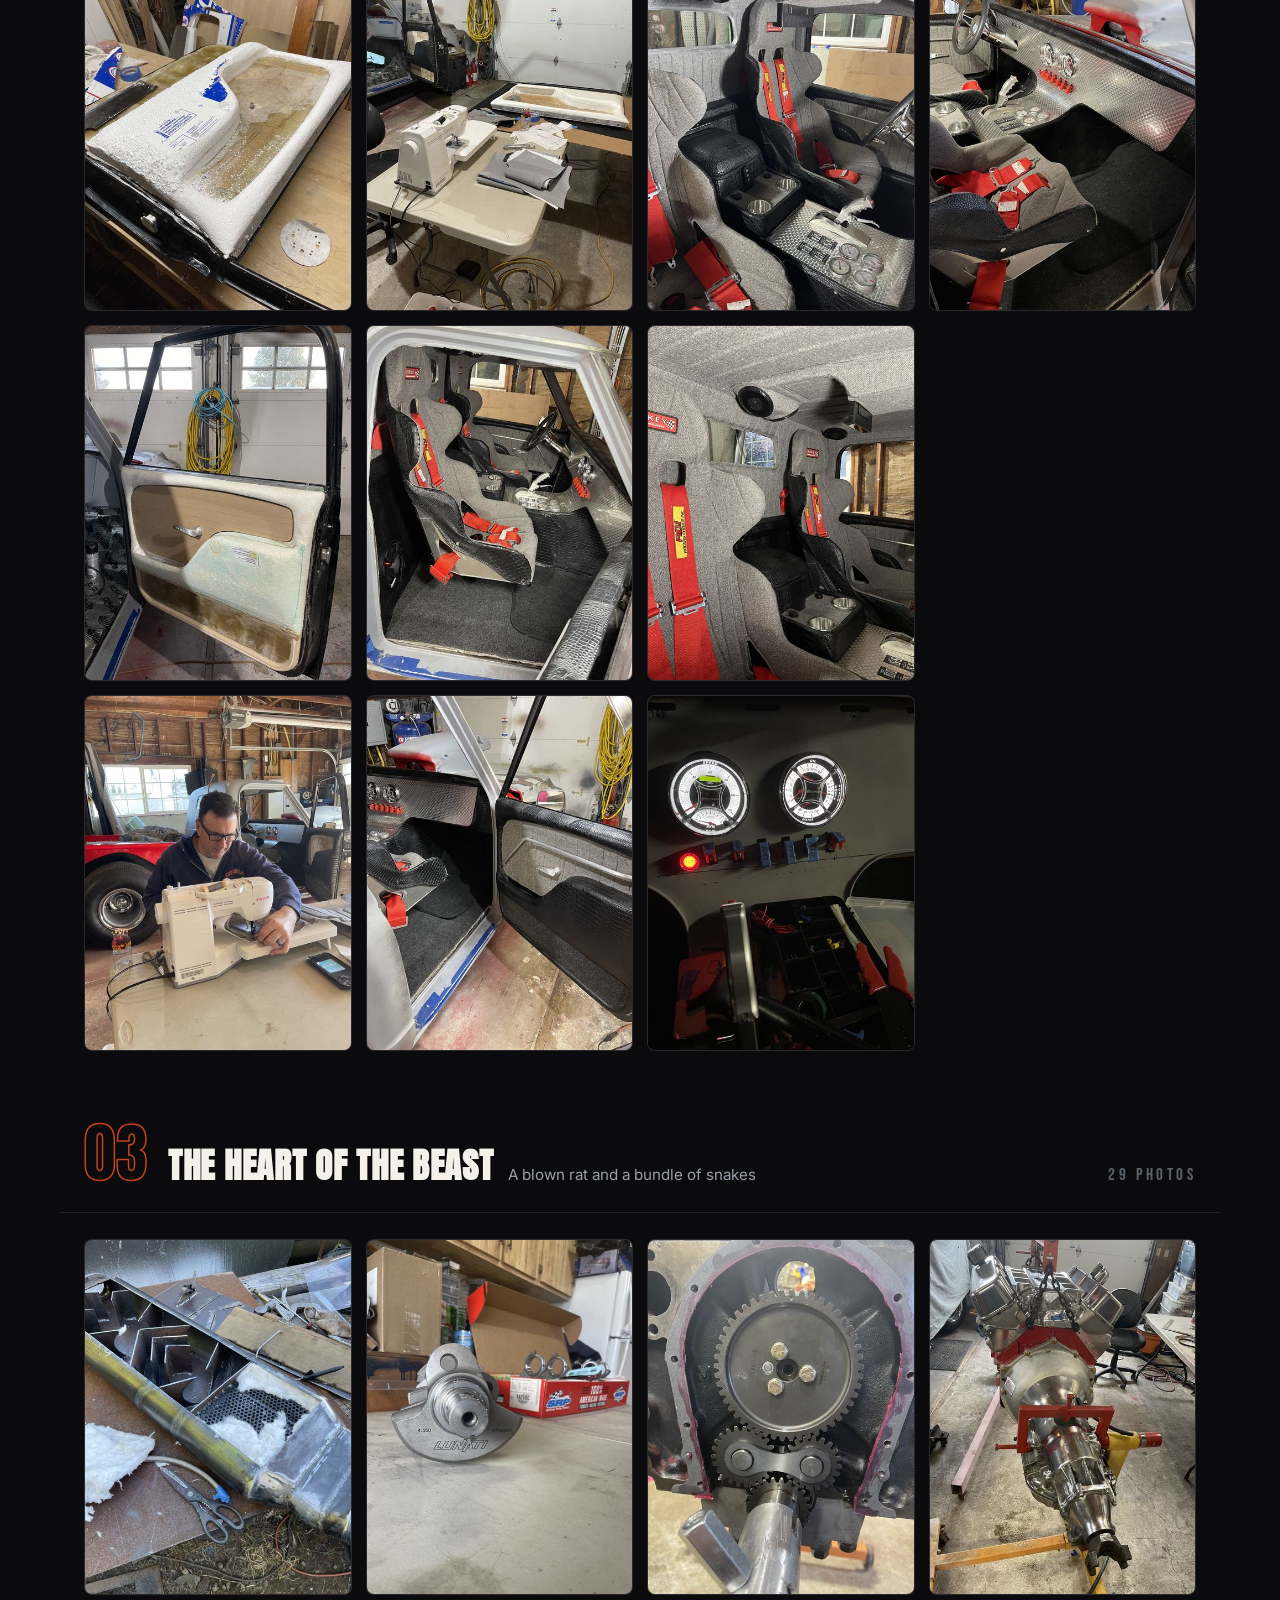
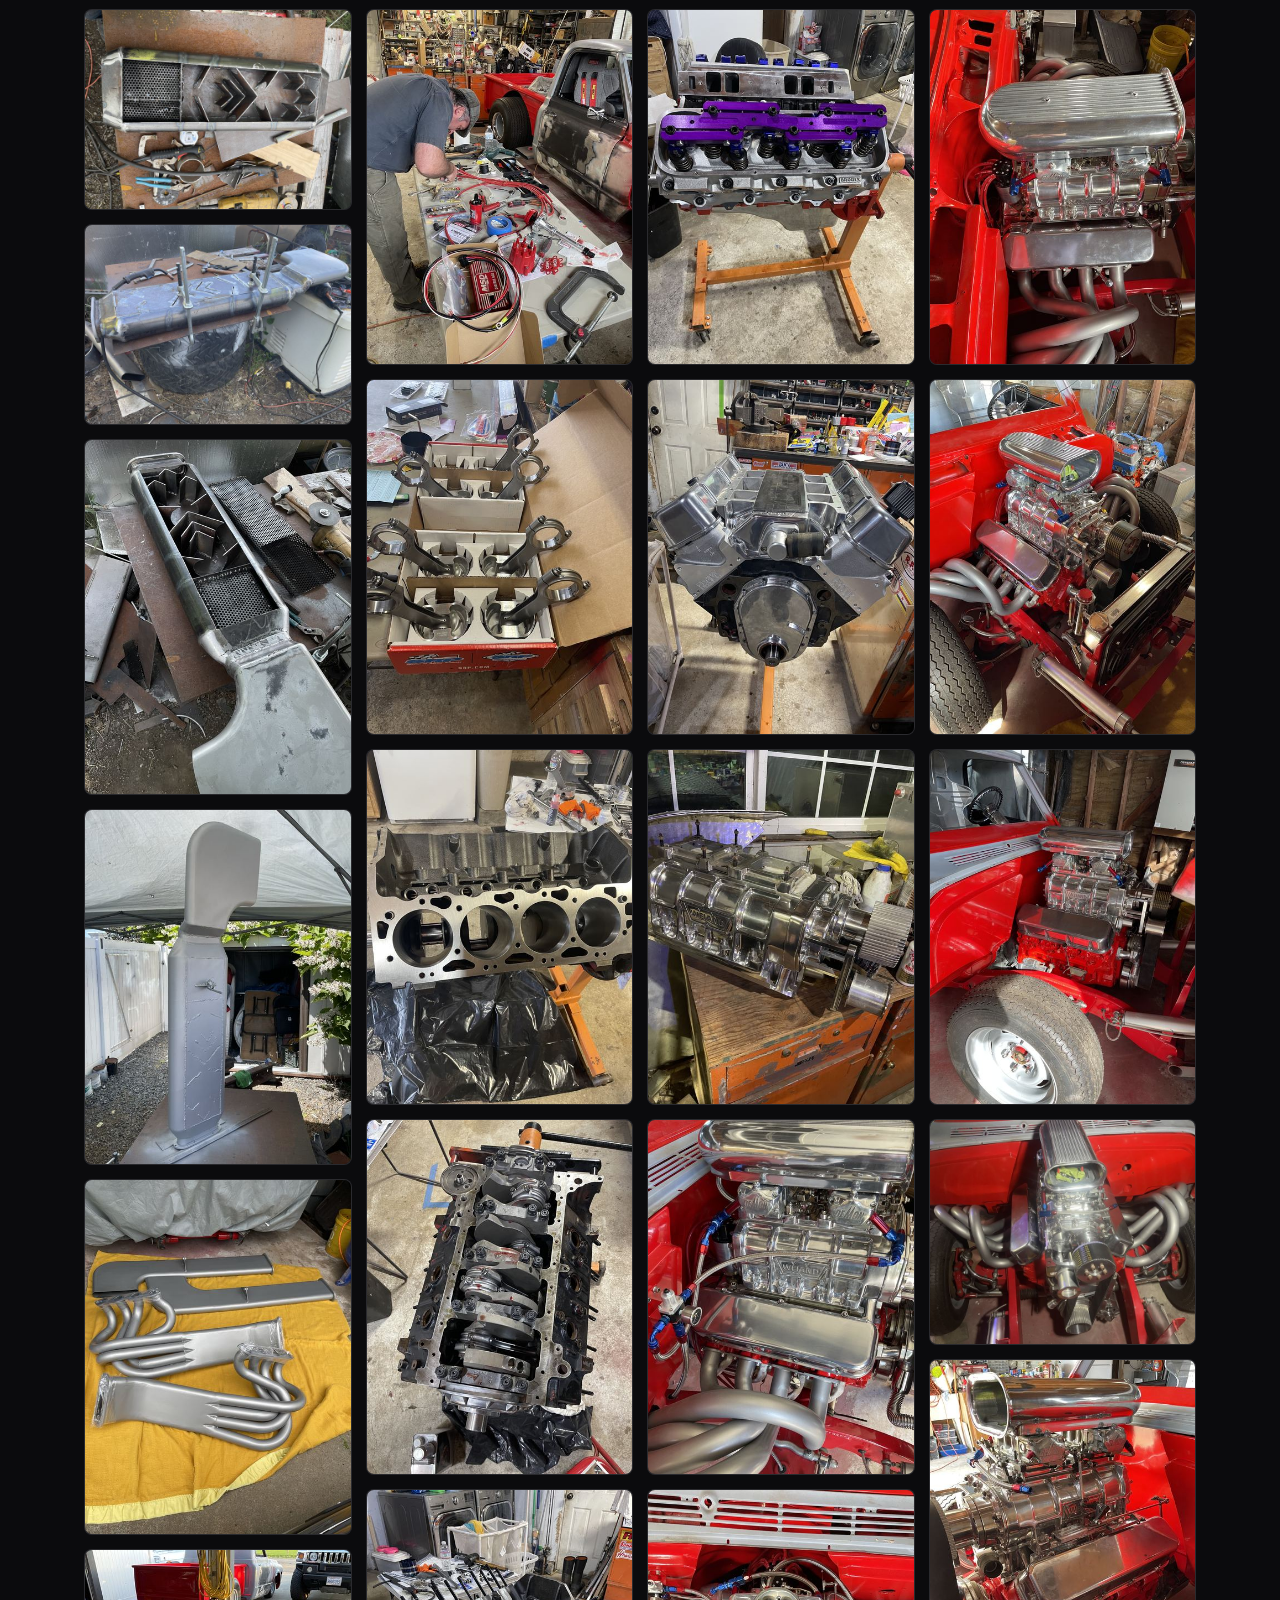
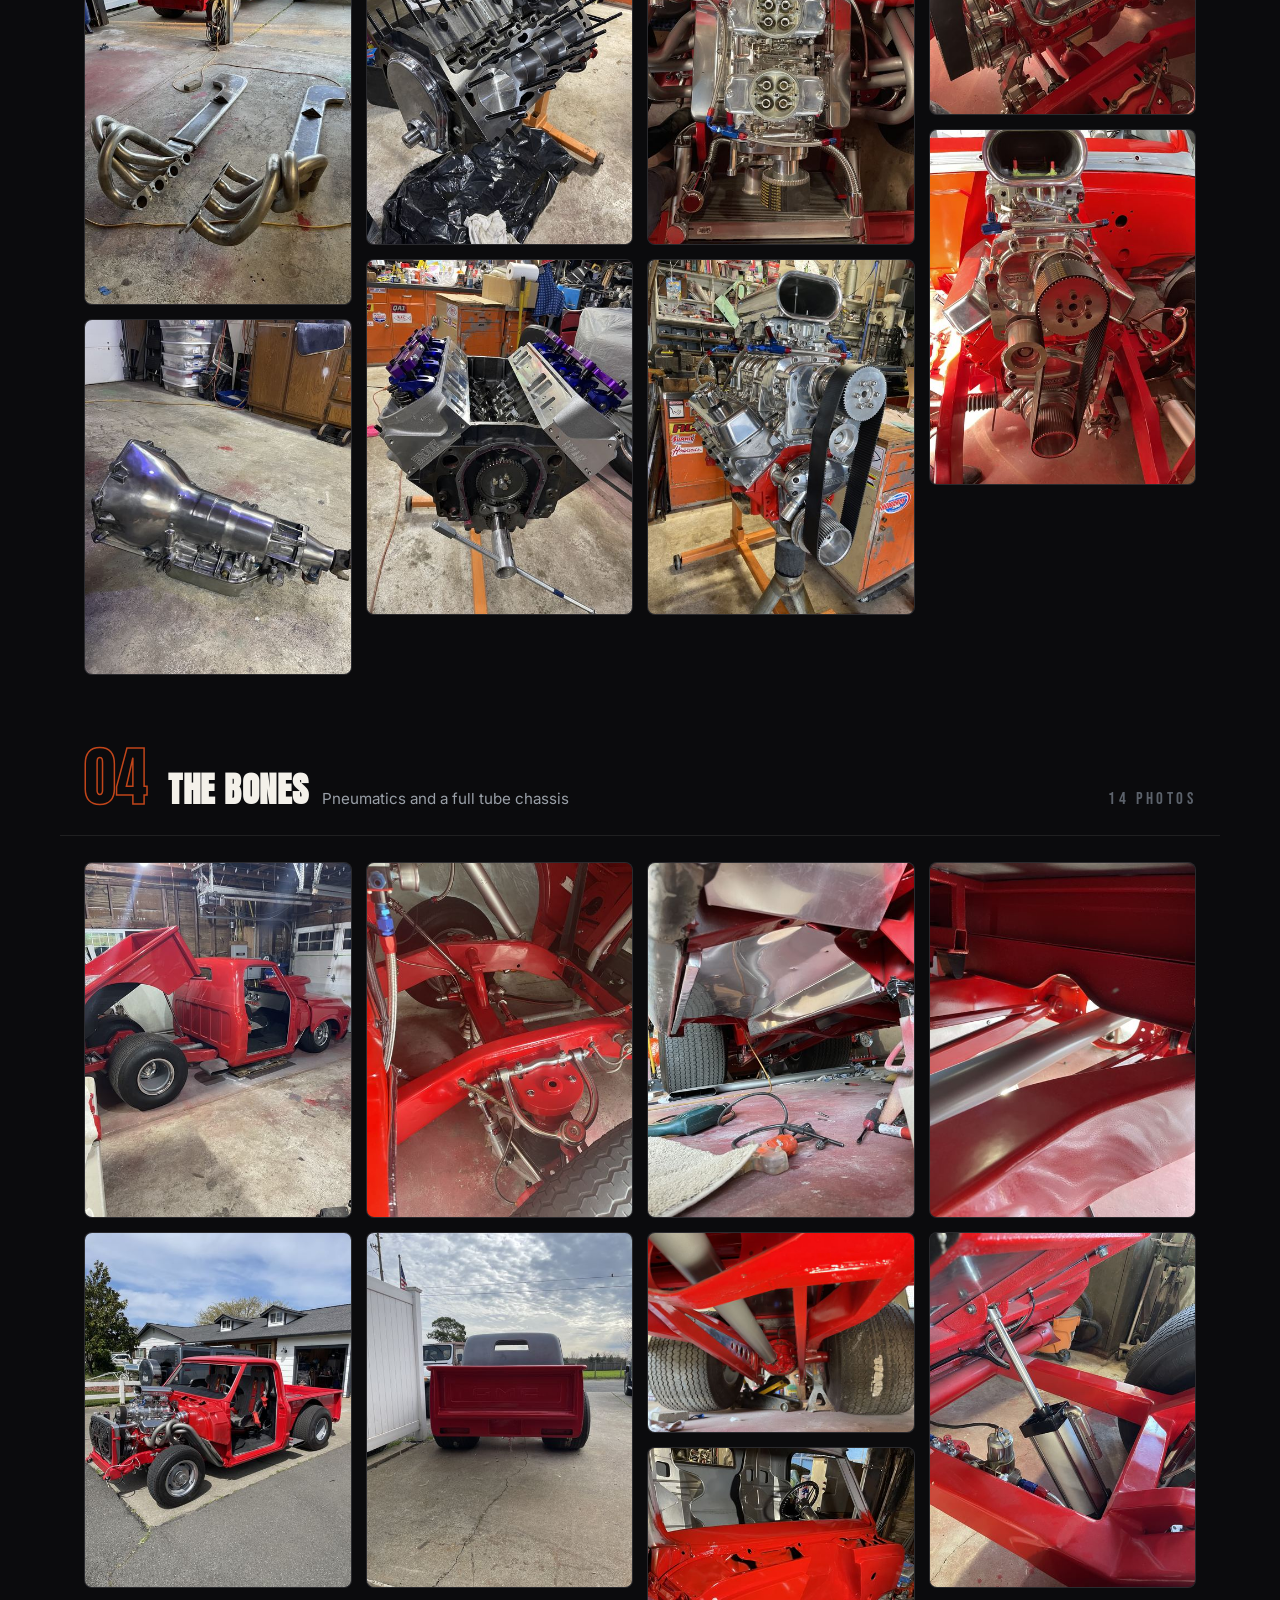
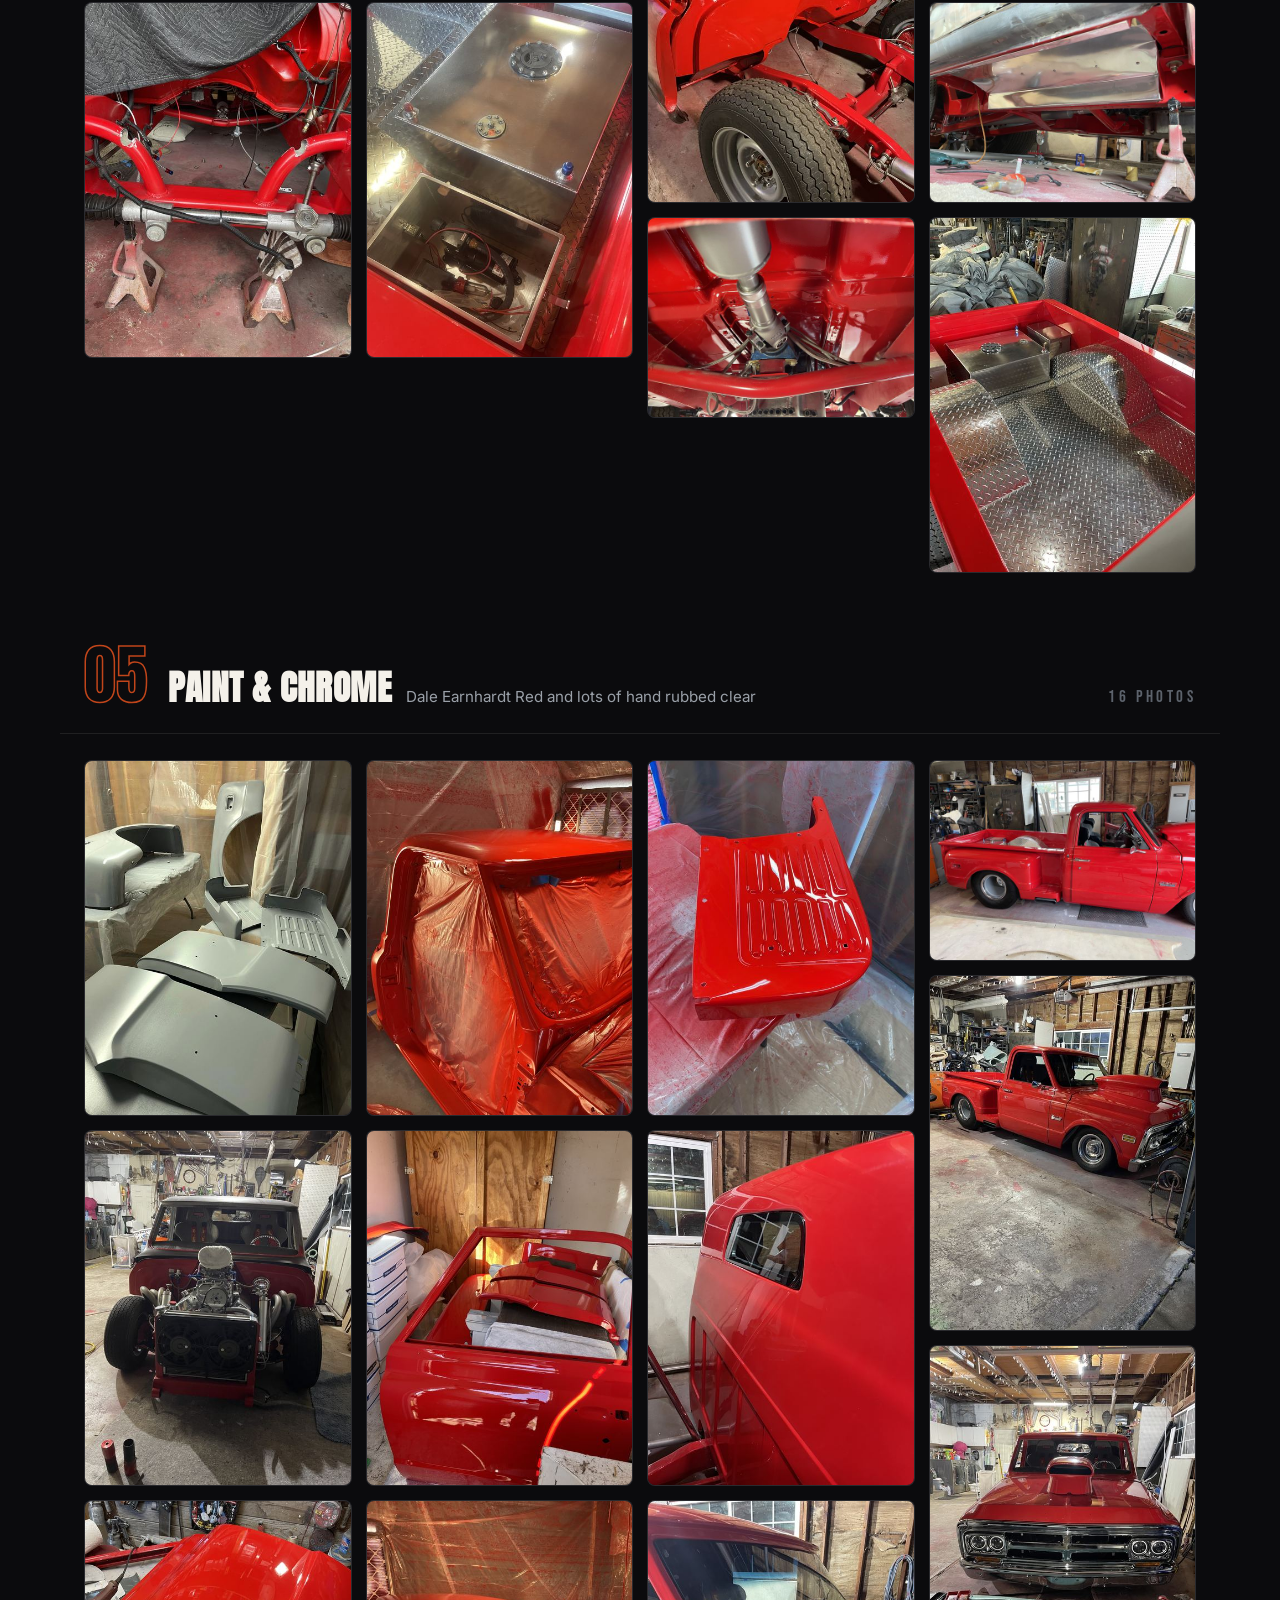
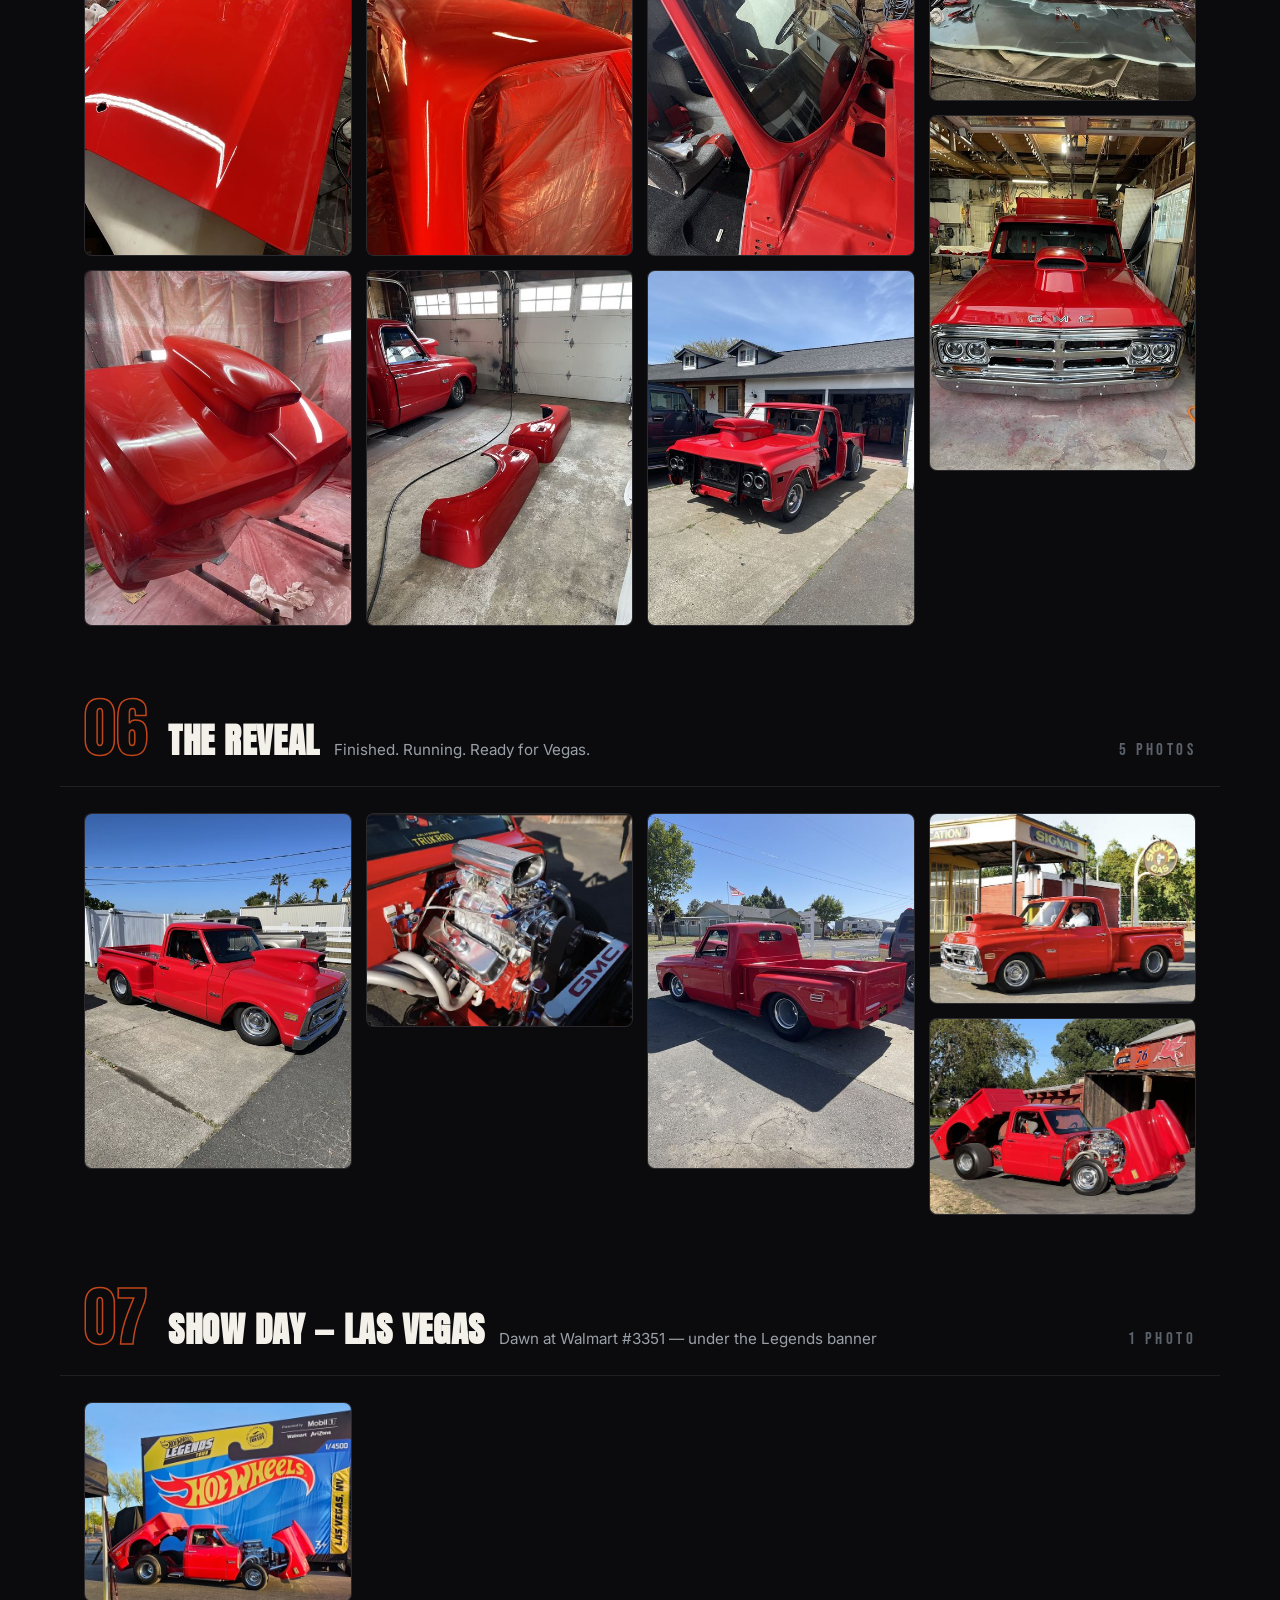
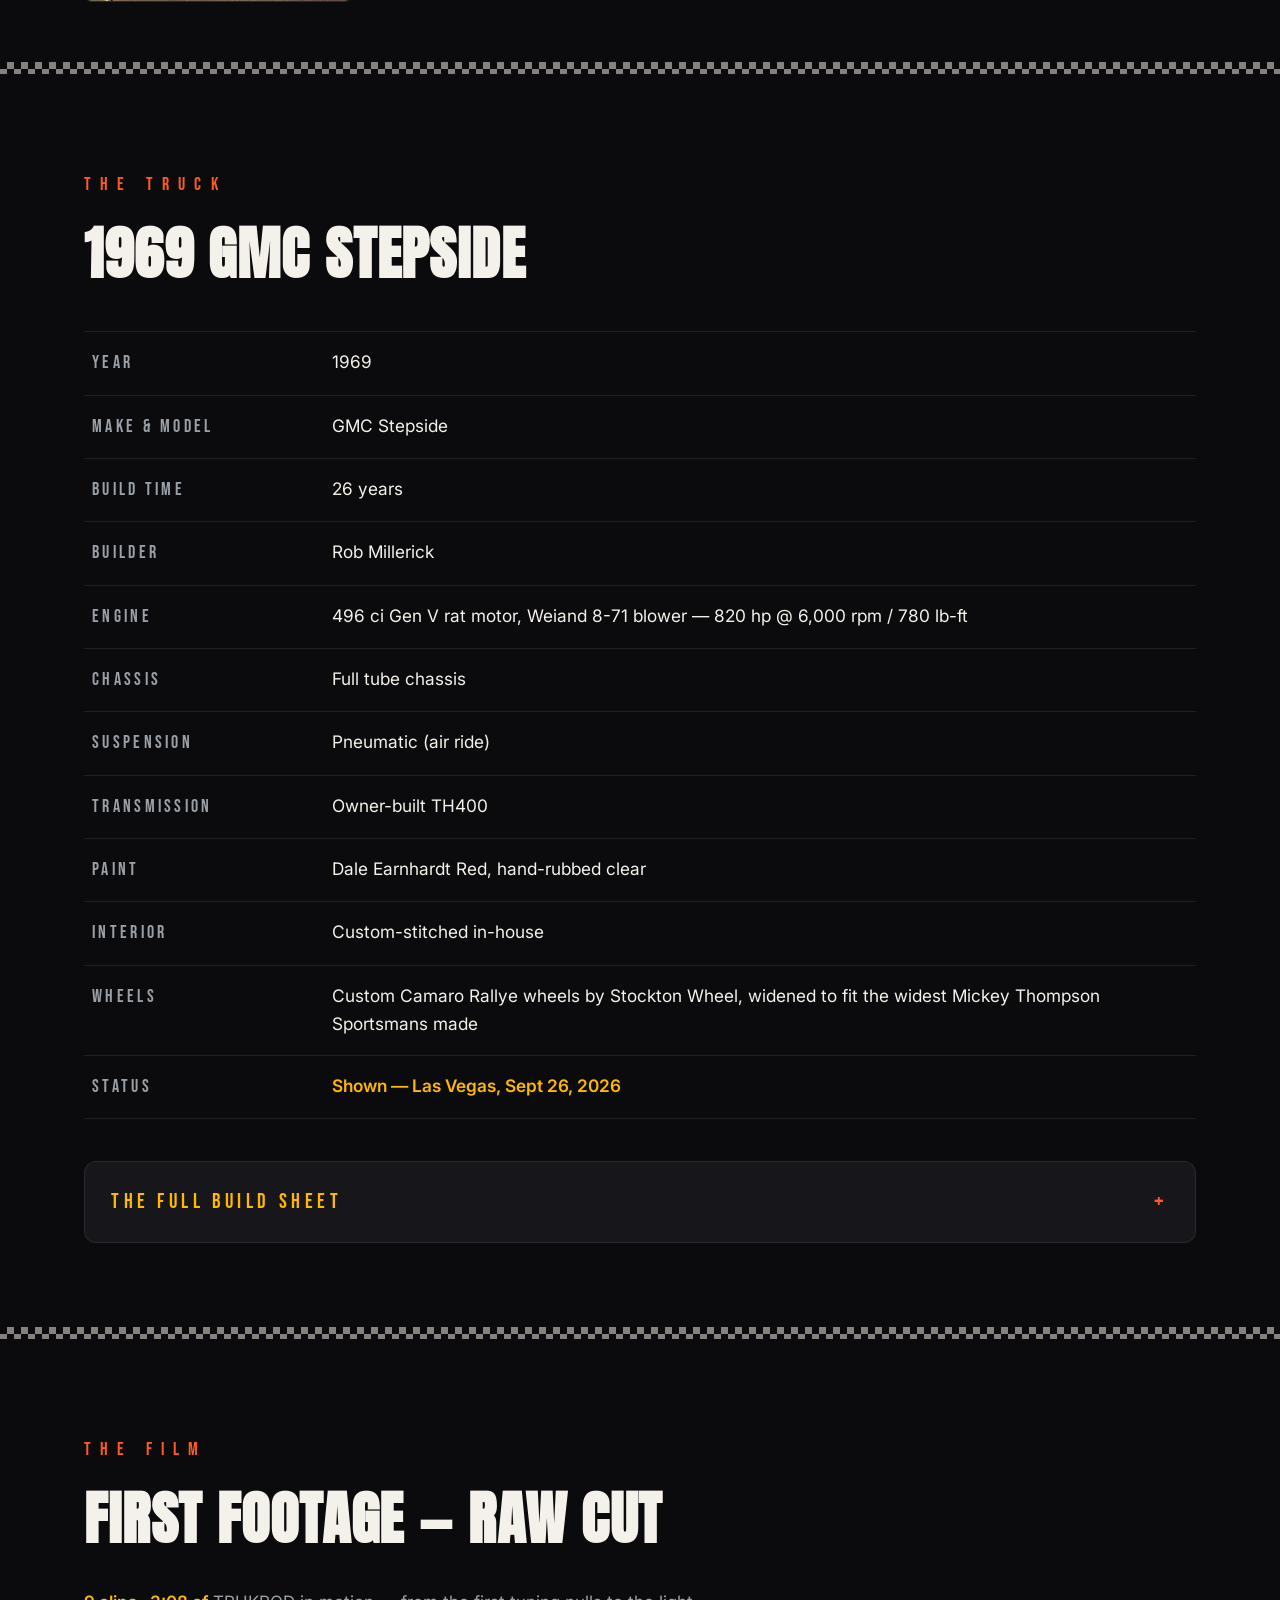
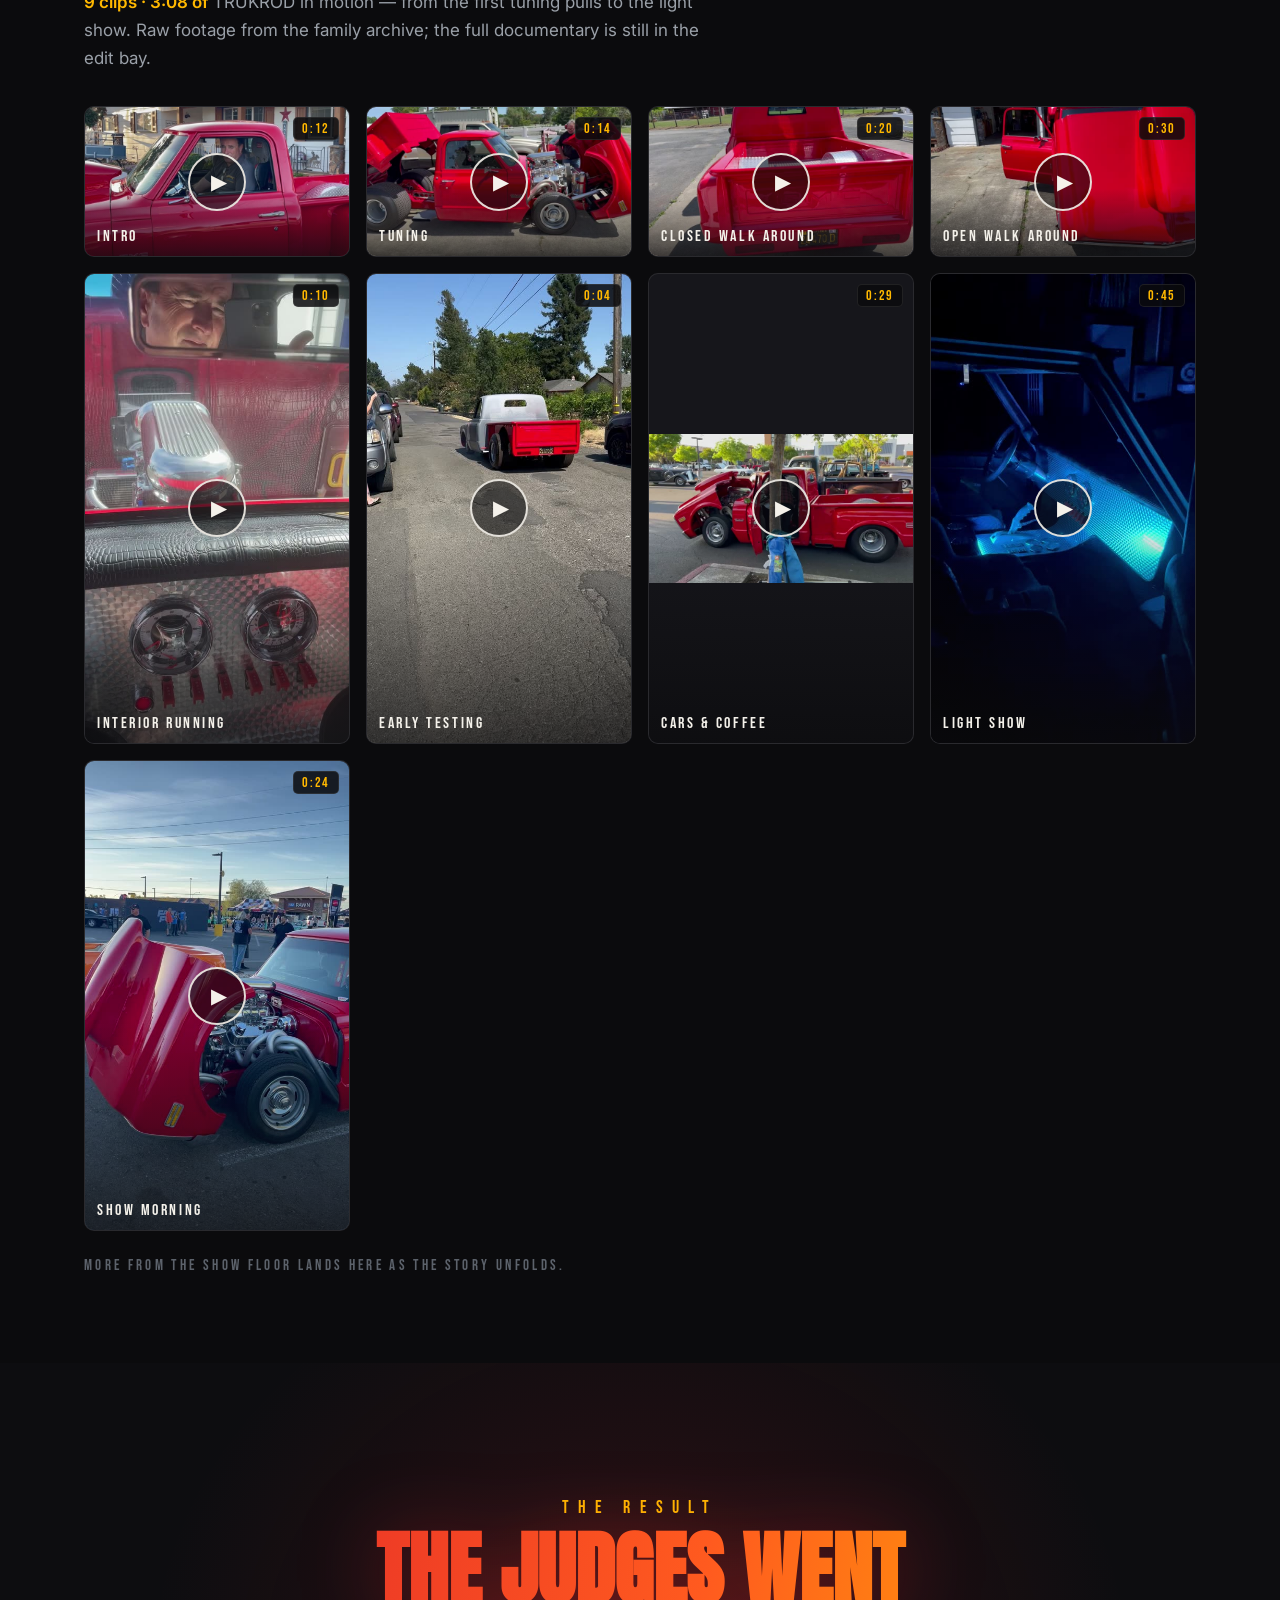
==== commit b168e138: "Post-show: result section — The judges went another way" ====
--- a/index.html
+++ b/index.html
@@ -4,17 +4,17 @@
 <meta charset="UTF-8">
 <meta name="viewport" content="width=device-width, initial-scale=1.0">
 <title>TRUKROD — 26 Years. One Truck. Hot Wheels Legends Tour 2026.</title>
-<meta name="description" content="TRUKROD — a 1969 GMC Stepside built by hand over 26 years, competing at the Hot Wheels Legends Tour Las Vegas stop on September 26, 2026, for a chance to become a 1:64 die-cast.">
+<meta name="description" content="TRUKROD — a 1969 GMC Stepside built by hand over 26 years, featured by Hot Wheels at the Legends Tour Las Vegas stop on September 26, 2026.">
 <meta property="og:type" content="website">
 <meta property="og:url" content="https://trukrod.com/">
 <meta property="og:title" content="TRUKROD — 26 Years. One Truck. Built, Not Bought.">
-<meta property="og:description" content="A 1969 GMC Stepside built by hand over 26 years by Rob Millerick — competing at the Hot Wheels Legends Tour, Las Vegas, Sept 26, 2026.">
+<meta property="og:description" content="A 1969 GMC Stepside built by hand over 26 years by Rob Millerick — featured by Hot Wheels at the Legends Tour, Las Vegas, Sept 26, 2026.">
 <meta property="og:image" content="https://trukrod.com/images/og.jpg">
 <meta property="og:image:width" content="1200">
 <meta property="og:image:height" content="630">
 <meta name="twitter:card" content="summary_large_image">
 <meta name="twitter:title" content="TRUKROD — 26 Years. One Truck. Built, Not Bought.">
-<meta name="twitter:description" content="A 1969 GMC Stepside built by hand over 26 years — Hot Wheels Legends Tour, Las Vegas, Sept 26, 2026.">
+<meta name="twitter:description" content="A 1969 GMC Stepside built by hand over 26 years — featured by Hot Wheels at the Legends Tour, Las Vegas, Sept 26, 2026.">
 <meta name="twitter:image" content="https://trukrod.com/images/og.jpg">
 <link rel="icon" href="data:image/svg+xml,%3Csvg xmlns='http://www.w3.org/2000/svg' viewBox='0 0 64 64'%3E%3Crect width='64' height='64' rx='12' fill='%230b0b0d'/%3E%3Cpath d='M14 16h36l-8 12H30v20h-8V28h-8z' fill='%23ff5a1f'/%3E%3C/svg%3E">
 <link rel="preconnect" href="https://fonts.googleapis.com">
@@ -50,23 +50,21 @@
       <p class="hero-tagline reveal">26 years. One truck. Built, not bought.</p>
       <p class="hero-sub reveal">
         A 1969 GMC Stepside built the slow way &mdash; by hand, on nights and weekends,
-        until every line was right. Now it&rsquo;s rolling to the Las Vegas stop of the
-        Hot Wheels Legends Tour, where one custom vehicle will be chosen to become
-        a 1:64 die-cast legend.
+        until every line was right. It rolled into the Las Vegas stop of the Hot
+        Wheels Legends Tour in September 2026, earned an official Hot Wheels
+        feature, and didn&rsquo;t need the trophy to prove the point.
       </p>
       <div class="hero-actions reveal">
         <a class="btn btn-primary" href="#build">See the Build</a>
         <a class="btn btn-ghost" href="#story">Read the Story</a>
       </div>
 
-      <div class="countdown reveal" id="countdown" aria-label="Countdown to the Las Vegas show">
-        <div class="cd-unit"><span class="cd-num" id="cdDays">&mdash;</span><span class="cd-label">Days</span></div>
-        <div class="cd-unit"><span class="cd-num" id="cdHours">&mdash;</span><span class="cd-label">Hours</span></div>
-        <div class="cd-unit"><span class="cd-num" id="cdMins">&mdash;</span><span class="cd-label">Minutes</span></div>
-        <div class="cd-unit"><span class="cd-num" id="cdSecs">&mdash;</span><span class="cd-label">Seconds</span></div>
-      </div>
-
-      <div class="hero-video hero-video-reel reveal">
+      <div class="show-badge reveal" aria-label="TRUKROD showed at the Hot Wheels Legends Tour, Las Vegas, September 26, 2026">
+        <span class="sb-word">Showed</span>
+        <span class="sb-when">Las Vegas &middot; Sept 26, 2026</span>
+      </div>
+
+      <div class="hero-video hero-video-reel reveal" id="hwreel">
         <video controls playsinline preload="metadata"
                poster="images/posters/hotwheels-reel.jpg" aria-label="TRUKROD featured by the official Hot Wheels Instagram">
           <source src="video/hotwheels-reel.mp4" type="video/mp4">
@@ -112,7 +110,7 @@
           hours, scarred knuckles, and the quiet stubbornness of never saying
           &ldquo;good enough.&rdquo;</p>
           <p class="reveal"><strong>TRUKROD</strong> is the name it earned. This site is the record &mdash;
-          every chapter of the build, in order &mdash; and home base for the run to Las Vegas.</p>
+          every chapter of the build, in order &mdash; and the story of the run to Las Vegas.</p>
         </div>
         <div class="story-stats">
           <div class="stat reveal"><span class="stat-num">26</span><span class="stat-label">Years in the build</span></div>
@@ -174,7 +172,7 @@
         <dl class="spec-row reveal"><dt>Paint</dt><dd>Dale Earnhardt Red, hand-rubbed clear</dd></dl>
         <dl class="spec-row reveal"><dt>Interior</dt><dd>Custom-stitched in-house</dd></dl>
         <dl class="spec-row reveal"><dt>Wheels</dt><dd>Custom Camaro Rallye wheels by Stockton Wheel, widened to fit the widest Mickey Thompson Sportsmans made</dd></dl>
-        <dl class="spec-row reveal"><dt>Status</dt><dd class="status-live">Show ready</dd></dl>
+        <dl class="spec-row reveal"><dt>Status</dt><dd class="status-live">Shown &mdash; Las Vegas, Sept 26, 2026</dd></dl>
       </div>
 
       <!-- Full build sheet, as sent by Rob (cleaned up spelling, his numbers) -->
@@ -255,18 +253,22 @@
   <section class="vegas" id="vegas">
     <div class="vegas-glow" aria-hidden="true"></div>
     <div class="wrap vegas-inner">
-      <p class="section-kicker light reveal">The Stakes</p>
-      <h2 class="vegas-title reveal">From the garage<br>to 1:64 scale</h2>
+      <p class="section-kicker light reveal">The Result</p>
+      <h2 class="vegas-title reveal">The judges went<br>another way</h2>
       <p class="vegas-copy reveal">
-        On Saturday, September 26, TRUKROD rolls into the Las Vegas stop of the
-        Hot Wheels Legends Tour &mdash; where Mattel&rsquo;s judges aren&rsquo;t counting receipts.
-        They&rsquo;re engineers hunting for the one thing money can&rsquo;t buy: a genuine
+        On Saturday, September 26, TRUKROD rolled into the Las Vegas stop of the
+        Hot Wheels Legends Tour &mdash; where Mattel&rsquo;s judges weren&rsquo;t counting receipts.
+        They were engineers hunting for the one thing money can&rsquo;t buy: a genuine
         garage build with Hot Wheels spirit. A blown stepside in Earnhardt red,
-        riding on the widest rubber made, built over 26 years by one man?
-        That&rsquo;s not a pitch. That&rsquo;s just how Rob builds.
-      </p>
-      <p class="vegas-copy reveal"><strong>If the truck makes the cut, 26 years of blood, sweat and steel become a
-        1:64 die-cast shipped around the world.</strong></p>
+        riding on the widest rubber made, built over 26 years by one man &mdash;
+        that wasn&rsquo;t a pitch. That was just how Rob builds.
+      </p>
+      <p class="vegas-copy reveal">
+        The judges went another way &mdash; a tuner Honda took the Vegas crown.
+        TRUKROD didn&rsquo;t need the trophy to prove the point: Hot Wheels&rsquo; own
+        cameras found the truck, and 26 years of hand-built doesn&rsquo;t fit in a
+        1:64 box anyway.
+      </p>
 
       <div class="event-card reveal" aria-label="Event details">
         <div class="event-cell">
@@ -284,7 +286,7 @@
       </div>
 
       <div class="vegas-actions reveal">
-        <a class="btn btn-primary" href="https://hotwheelslegends.com/events/las-vegas-us-2026" target="_blank" rel="noopener">Event Details &nearr;</a>
+        <a class="btn btn-primary" href="#hwreel">Watch the Hot Wheels Feature</a>
         <a class="btn btn-ghost" href="#build">Walk the Build</a>
       </div>
     </div>
--- a/css/styles.css
+++ b/css/styles.css
@@ -129,8 +129,8 @@
 }
 /* frosted truck backdrop — show-day shot under the Hot Wheels banner, blurred
    to glass. The photo band is capped at one viewport height so the truck stays
-   in the first screen (the hero section itself is much taller: countdown +
-   intro video); the bottom edge fades into the section background. */
+   in the first screen (the hero section itself is much taller: status badge
+   + videos); the bottom edge fades into the section background. */
 .hero::before {
   content: "";
   position: absolute;
@@ -232,16 +232,21 @@
 }
 .btn-ghost:hover { border-color: var(--ink); background: rgba(244, 241, 234, .06); }
 
-/* countdown */
-.countdown {
+/* post-show status badge (where the countdown used to be) */
+.show-badge {
   display: inline-flex;
-  gap: 12px;
-  flex-wrap: wrap;
-  justify-content: center;
+  flex-direction: column;
+  align-items: center;
+  gap: 2px;
+  padding: 12px 38px 11px;
   margin-bottom: 34px;
-}
-
-/* intro video under the countdown */
+  background: rgba(22, 22, 27, .8);
+  border: 1px solid var(--line);
+  border-radius: 8px;
+  backdrop-filter: blur(4px);
+}
+
+/* hero video stack under the status badge */
 .hero-video {
   position: relative;
   max-width: 580px;
@@ -287,23 +292,15 @@
   padding: 3px 10px;
   pointer-events: none;
 }
-.cd-unit {
-  min-width: 88px;
-  padding: 12px 10px 10px;
-  background: rgba(22, 22, 27, .8);
-  border: 1px solid var(--line);
-  border-radius: 8px;
-  backdrop-filter: blur(4px);
-}
-.cd-num {
-  display: block;
+.sb-word {
   font-family: var(--font-display);
   font-size: 2.3rem;
   color: var(--flame);
-  font-variant-numeric: tabular-nums;
   line-height: 1.1;
-}
-.cd-label {
+  text-transform: uppercase;
+  letter-spacing: .04em;
+}
+.sb-when {
   font-family: var(--font-head);
   font-size: .95rem;
   letter-spacing: .3em;
@@ -985,8 +982,8 @@
   .nav-links.open { transform: none; }
   .nav-burger { display: flex; z-index: 110; }
   .section { padding: 68px 0 56px; }
-  .cd-unit { min-width: 72px; padding: 10px 6px 8px; }
-  .cd-num { font-size: 1.8rem; }
+  .show-badge { padding: 10px 26px 9px; }
+  .sb-word { font-size: 1.8rem; }
   .spec-row { grid-template-columns: 1fr; gap: 4px; }
   .lb-prev { left: 8px; } .lb-next { right: 8px; }
   .lb-close { top: 10px; right: 10px; }
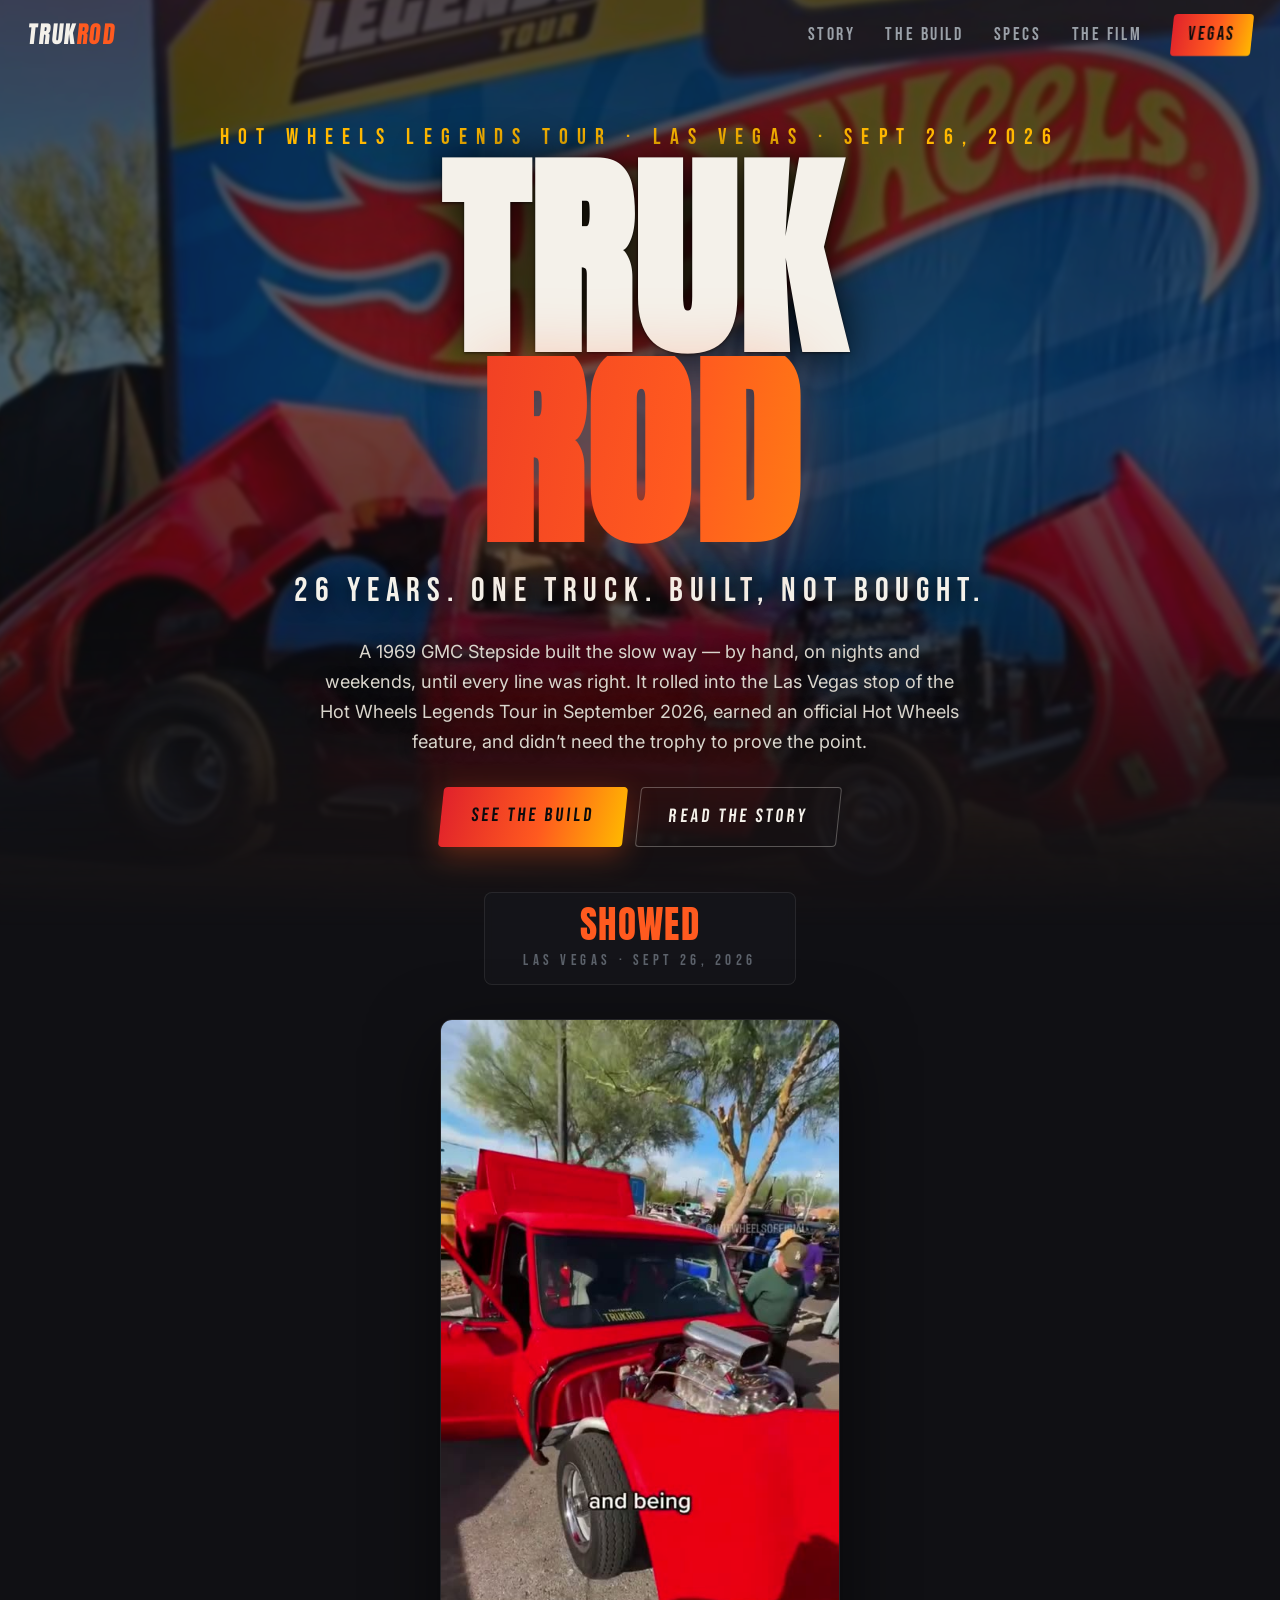
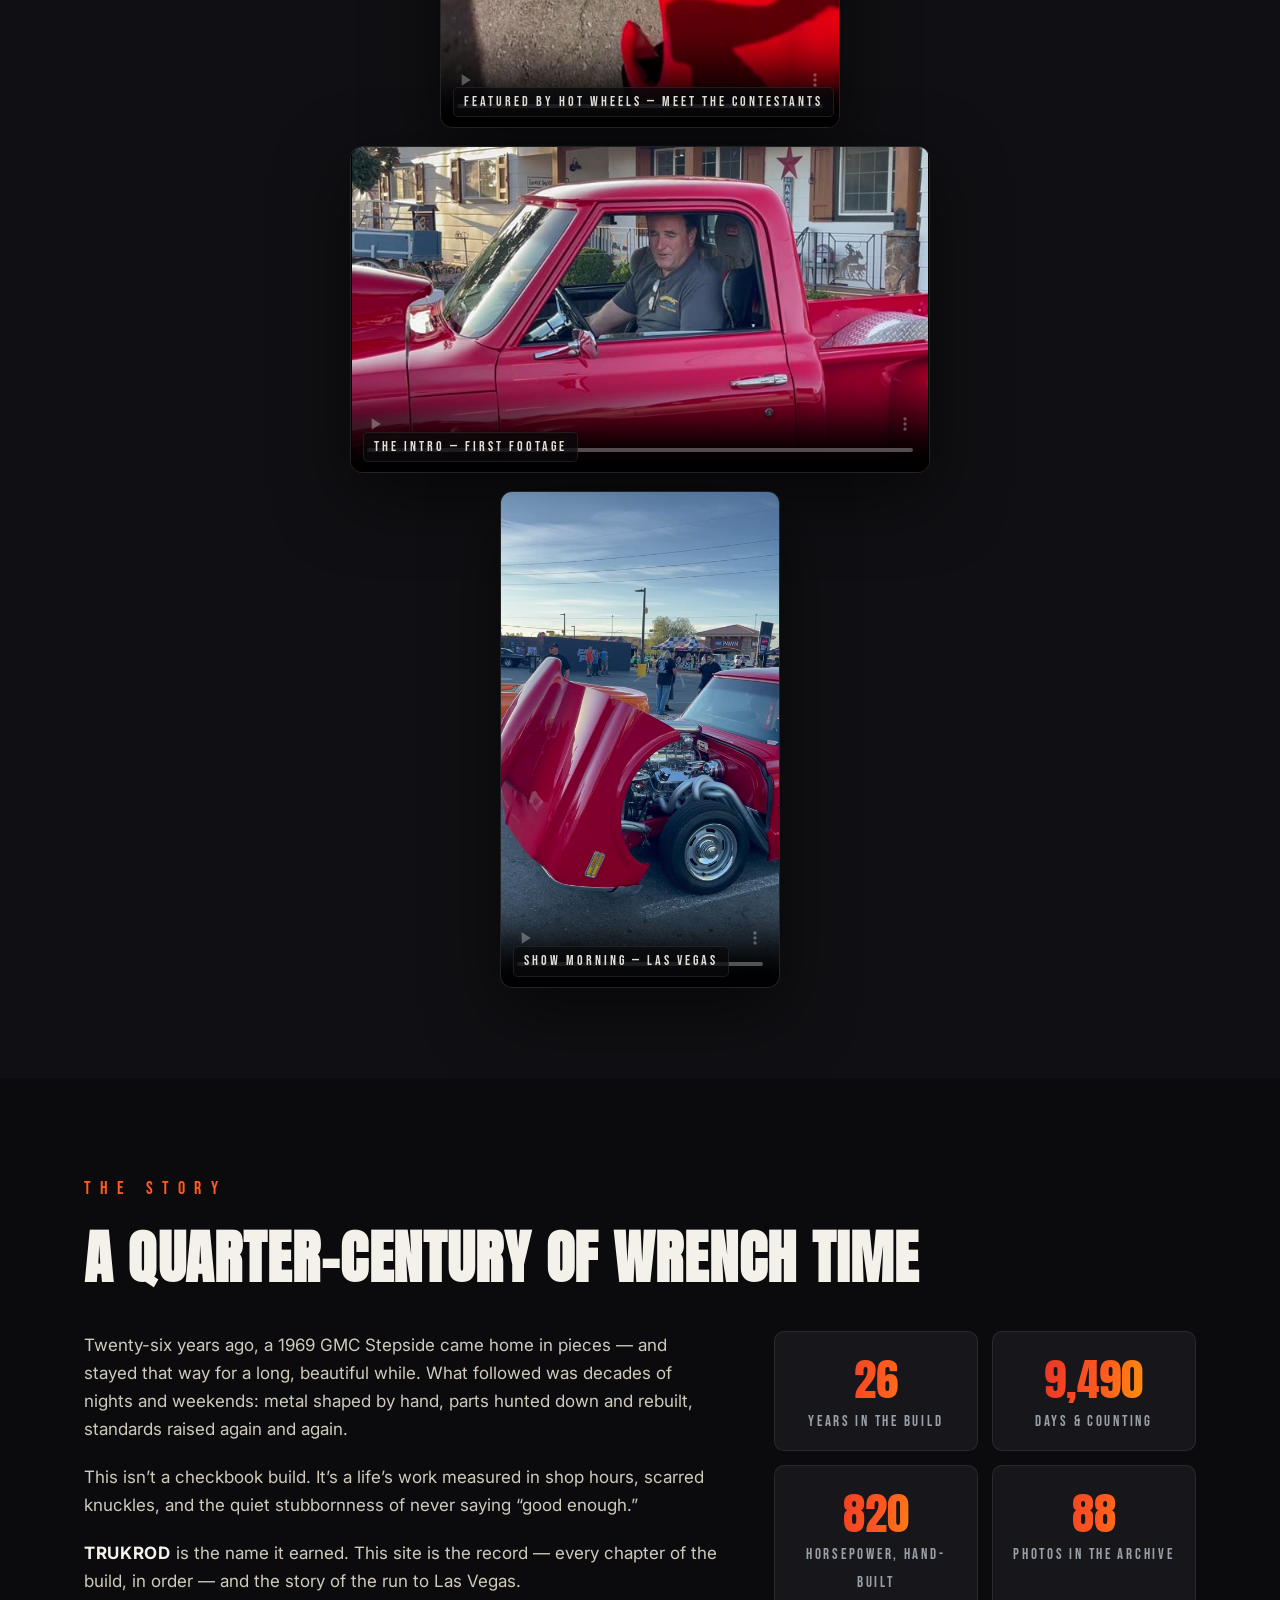
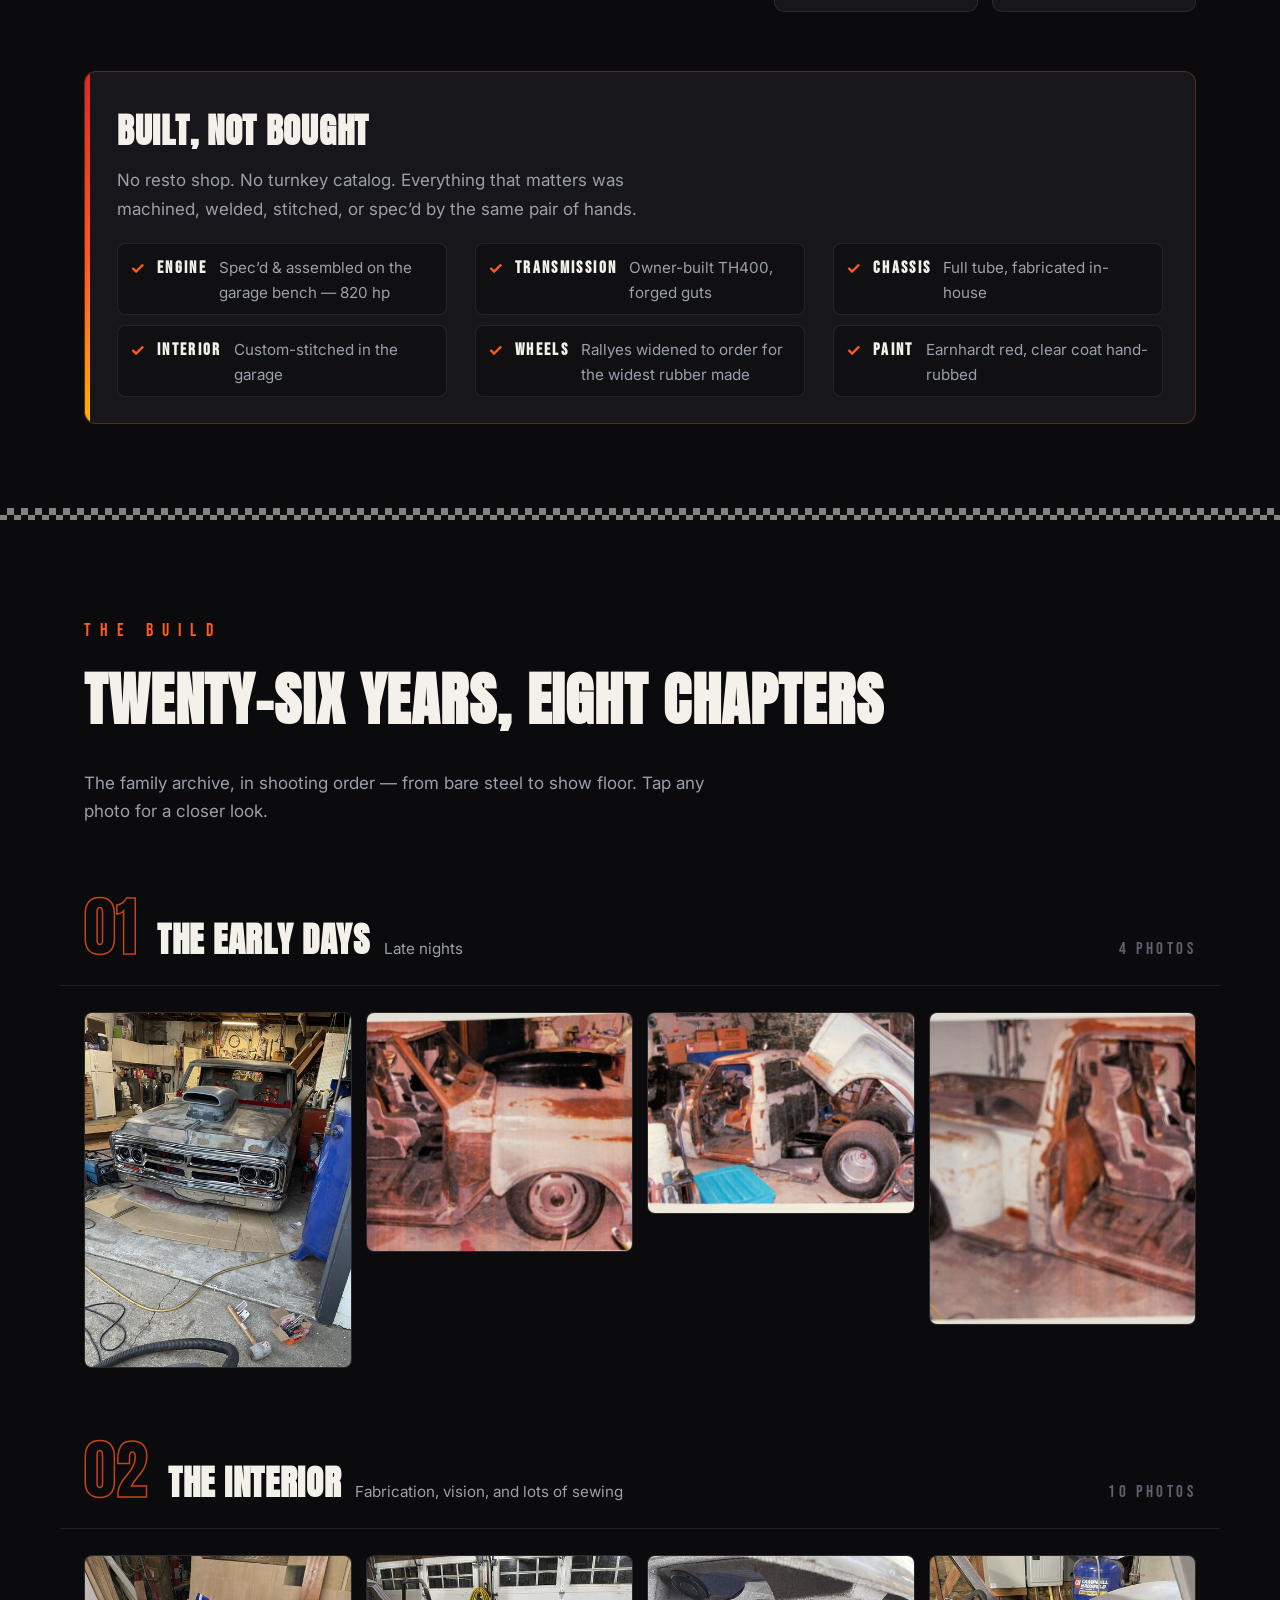
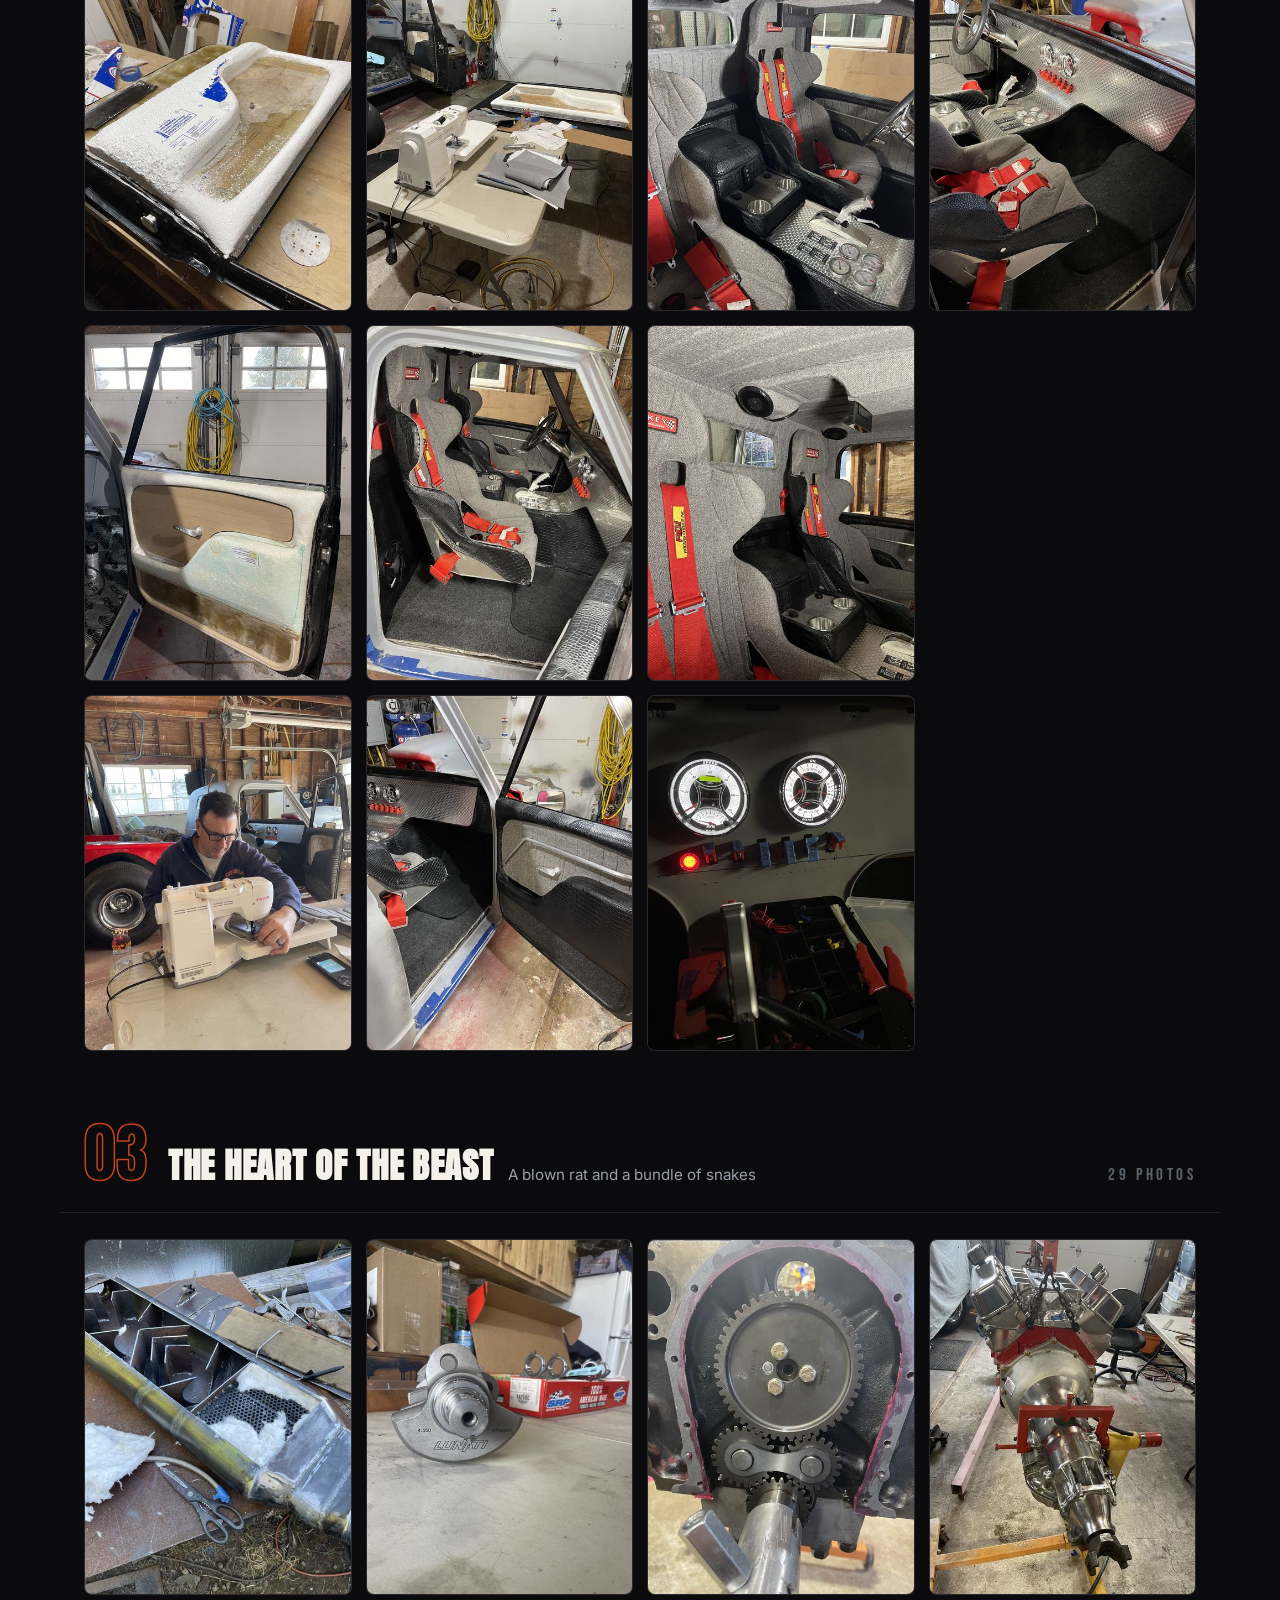
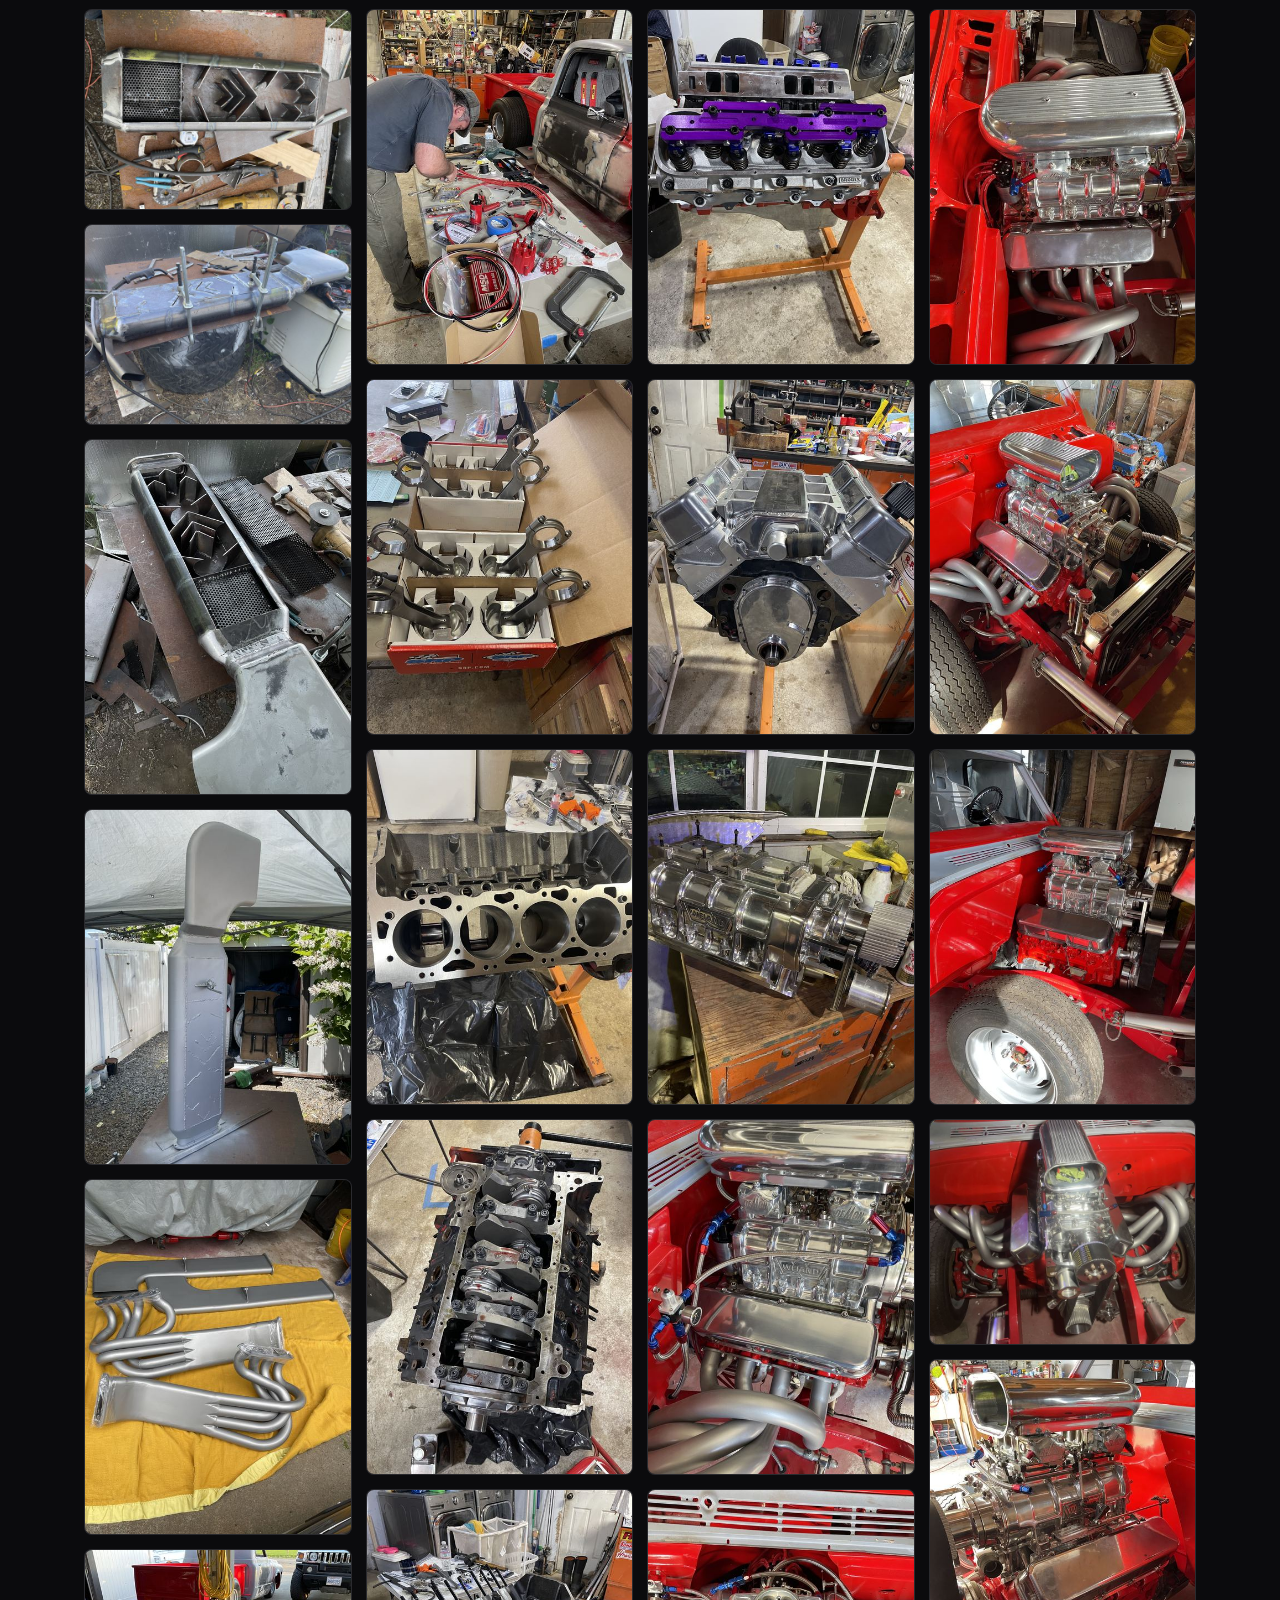
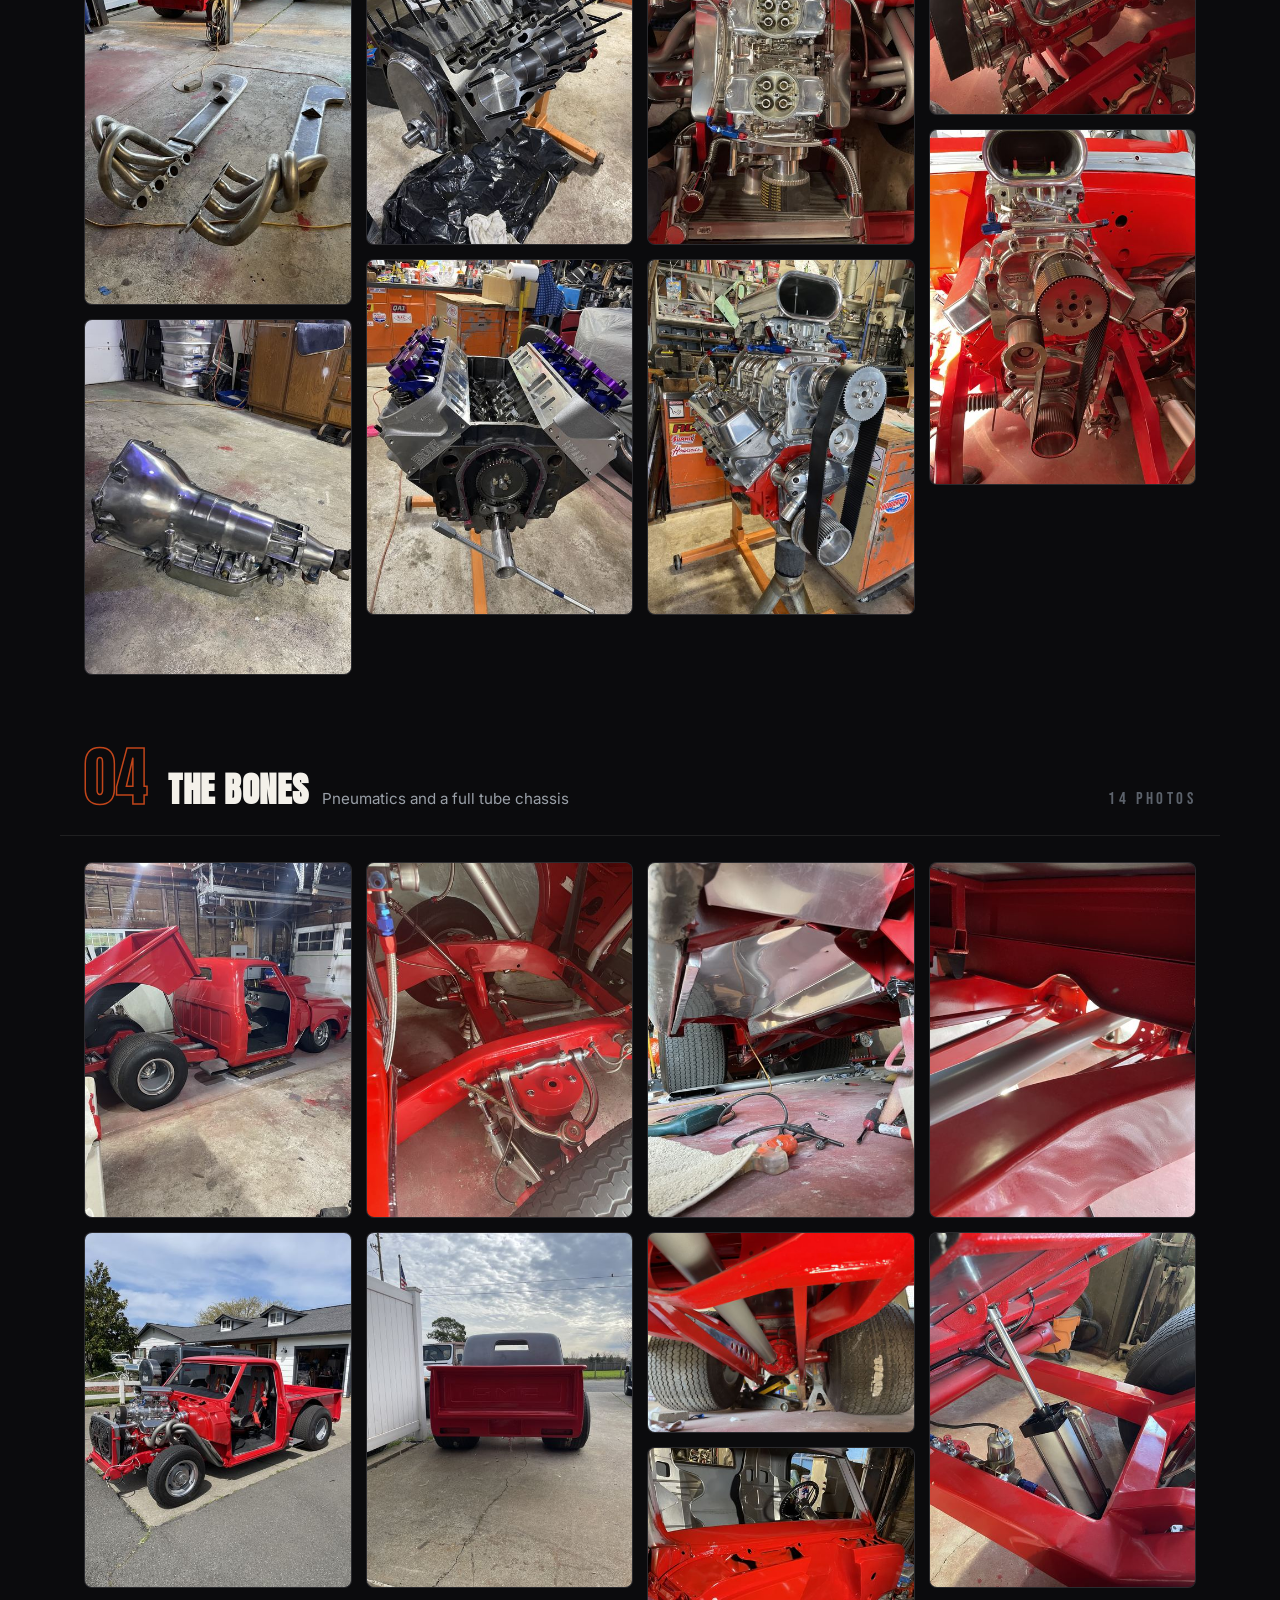
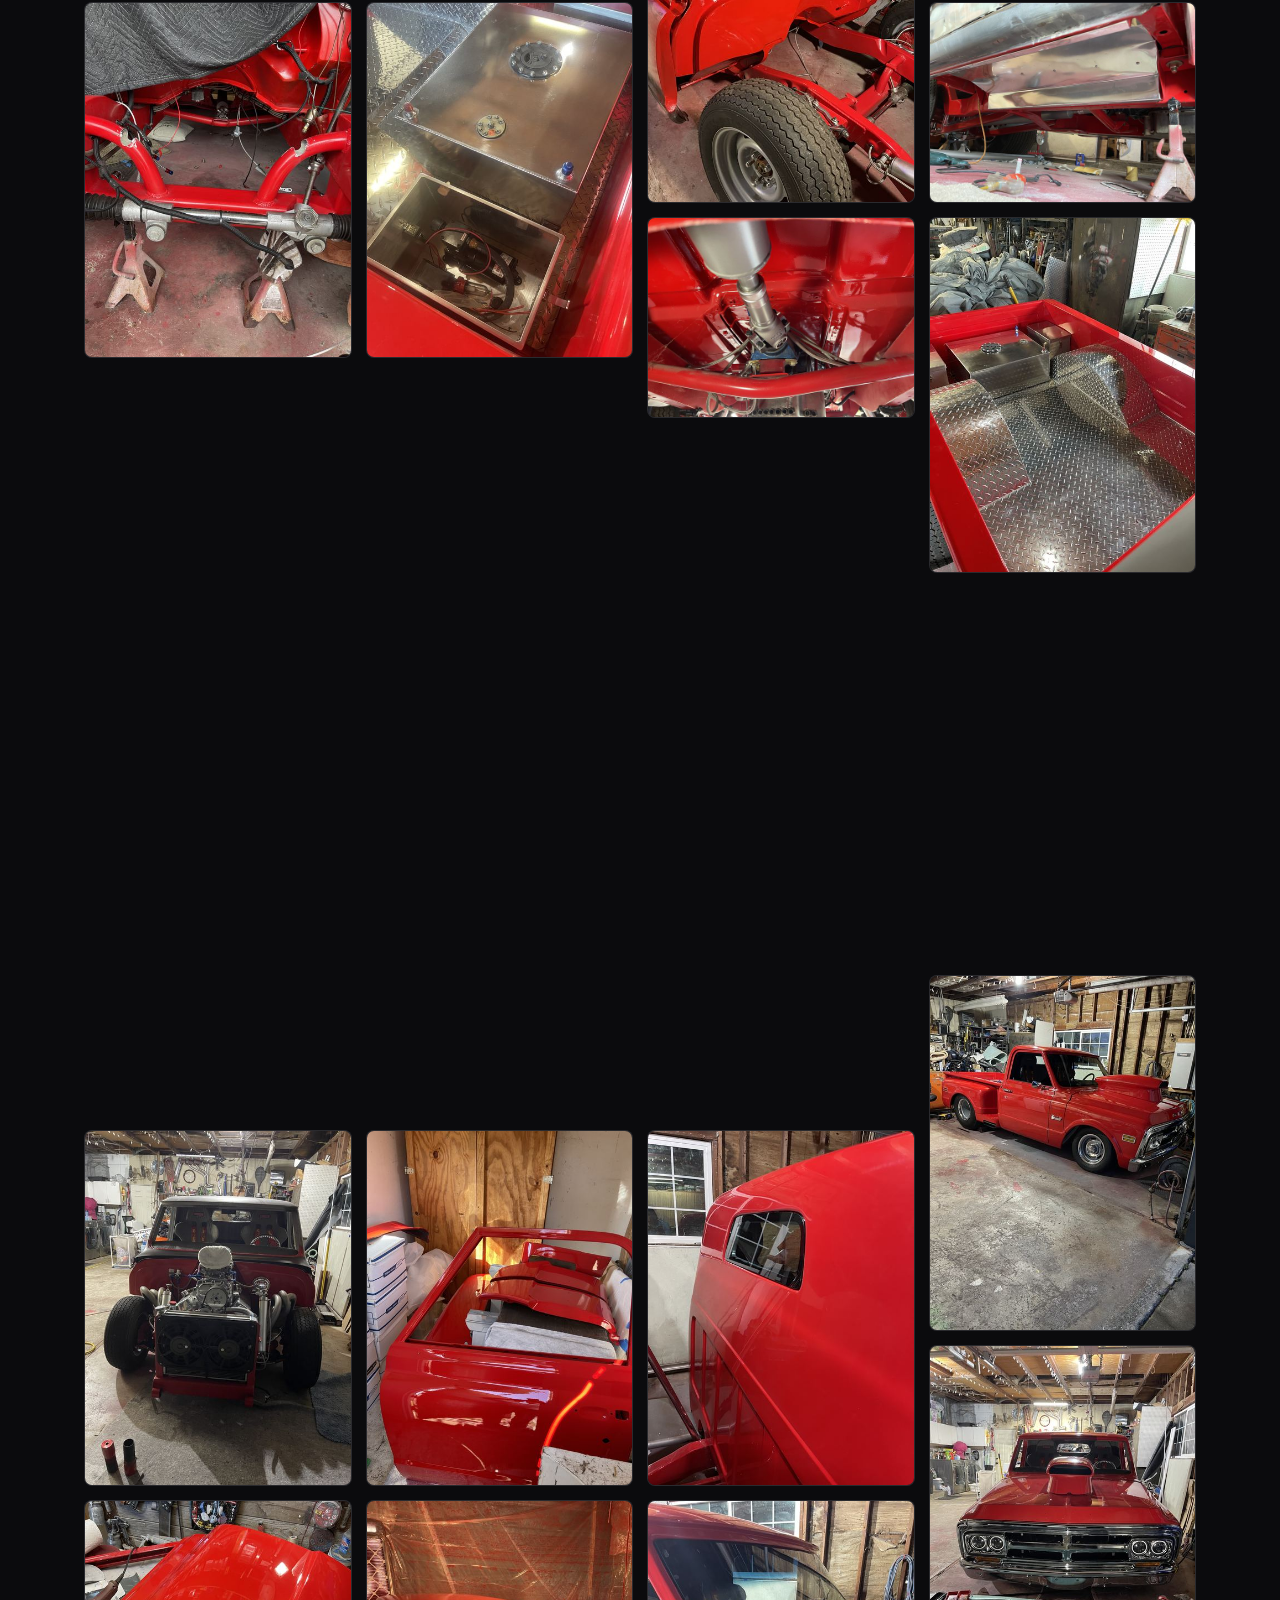
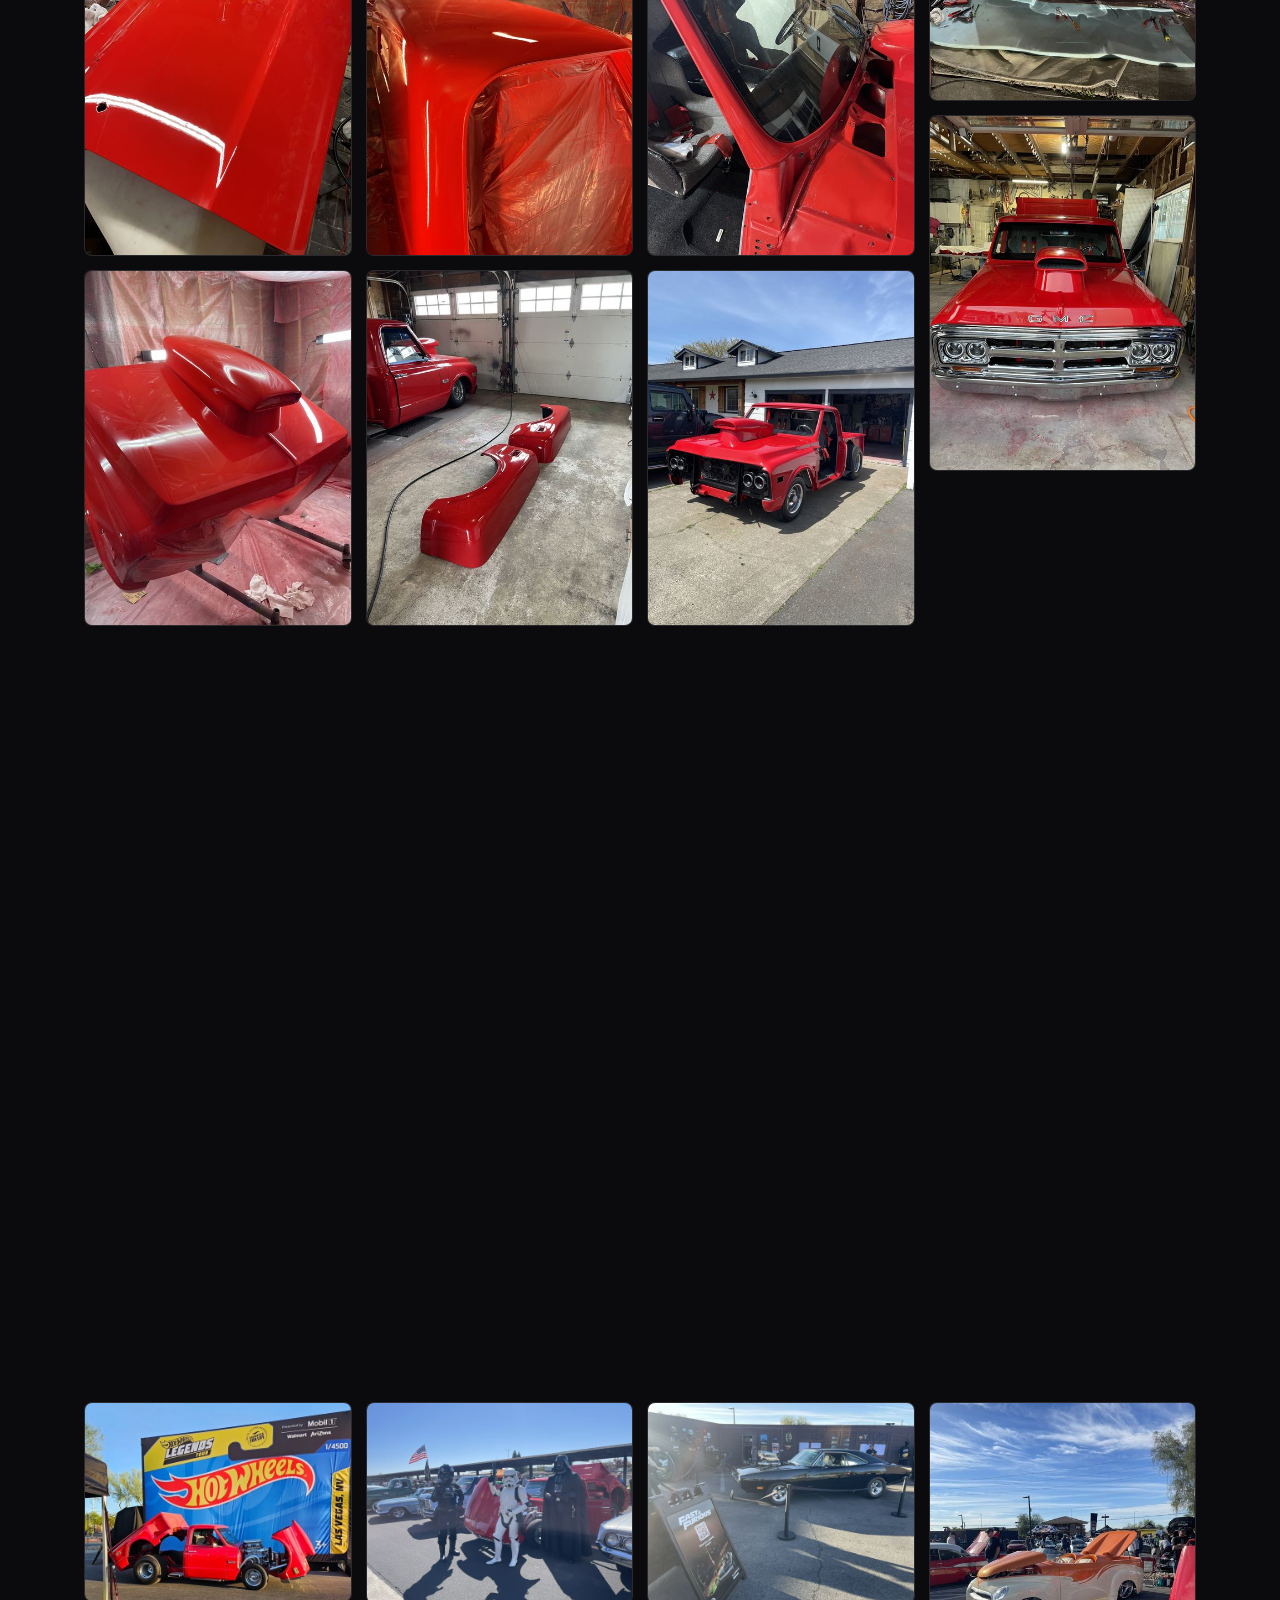
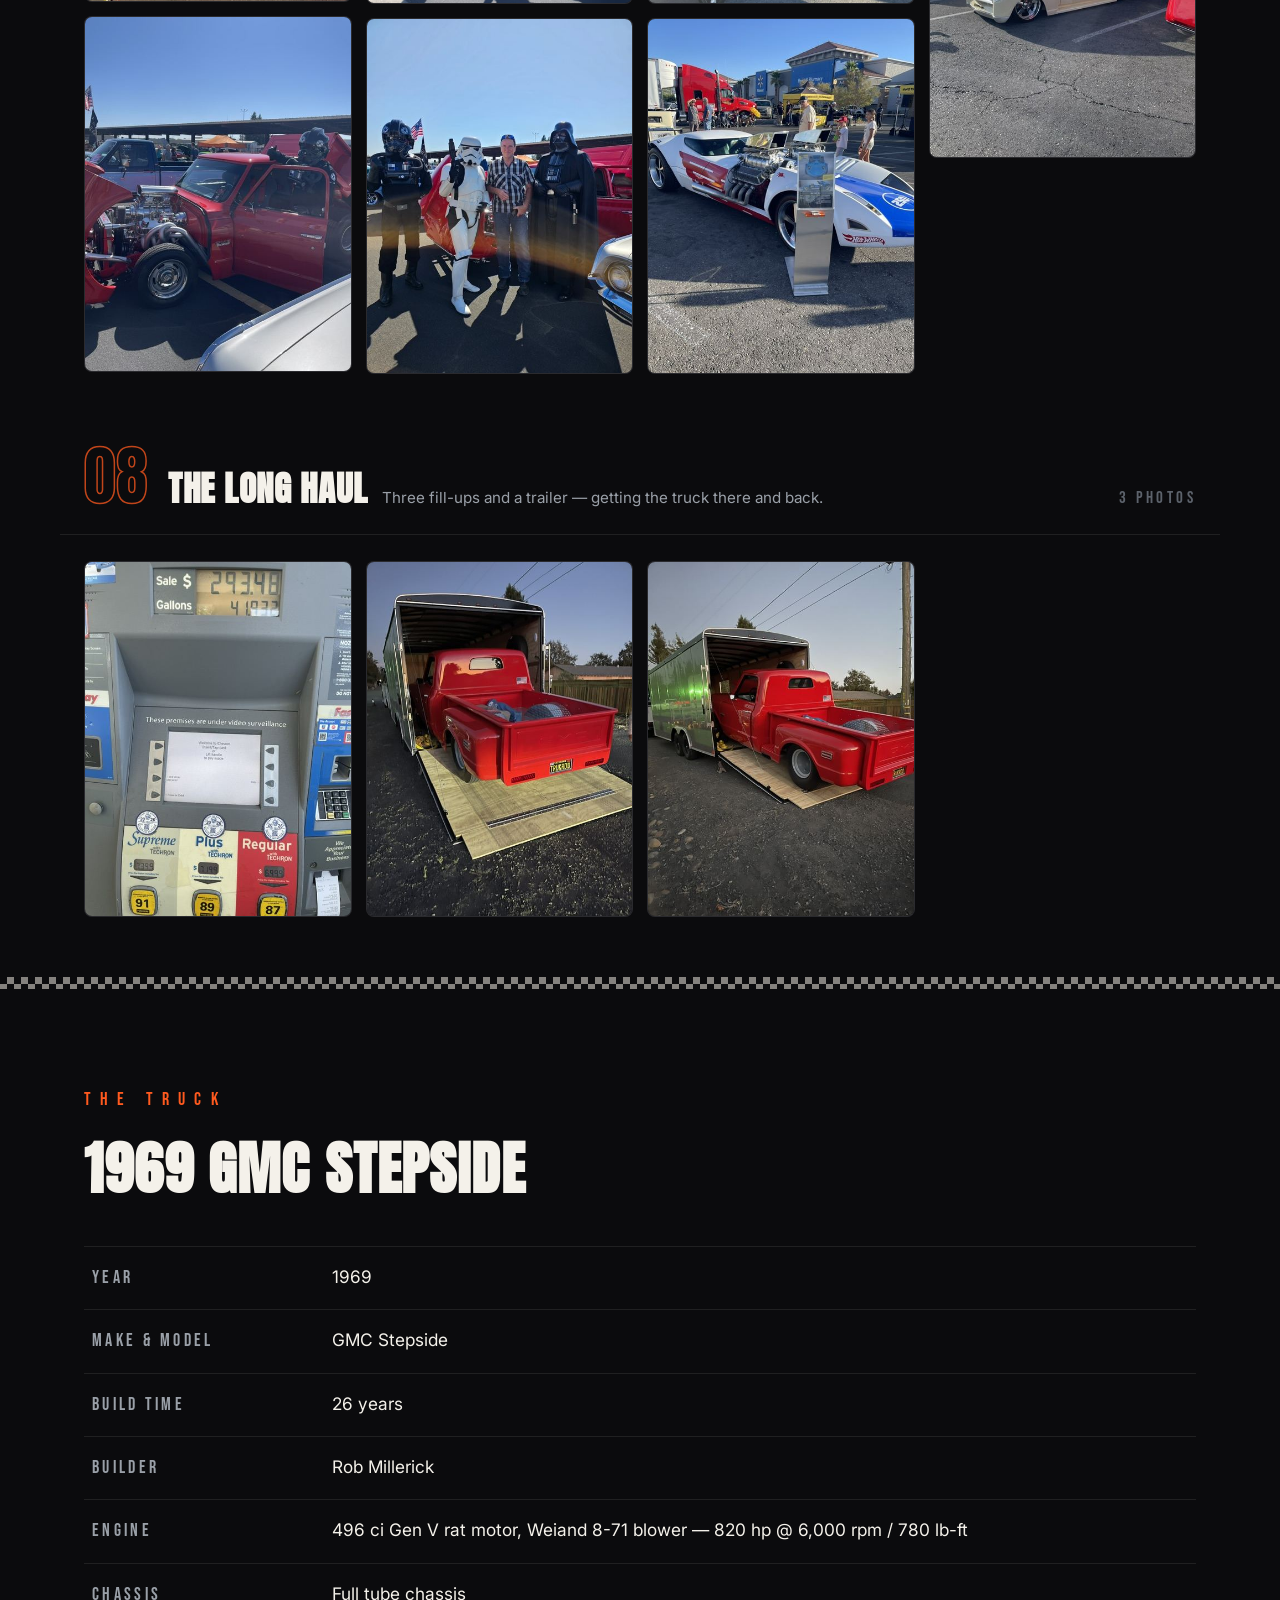
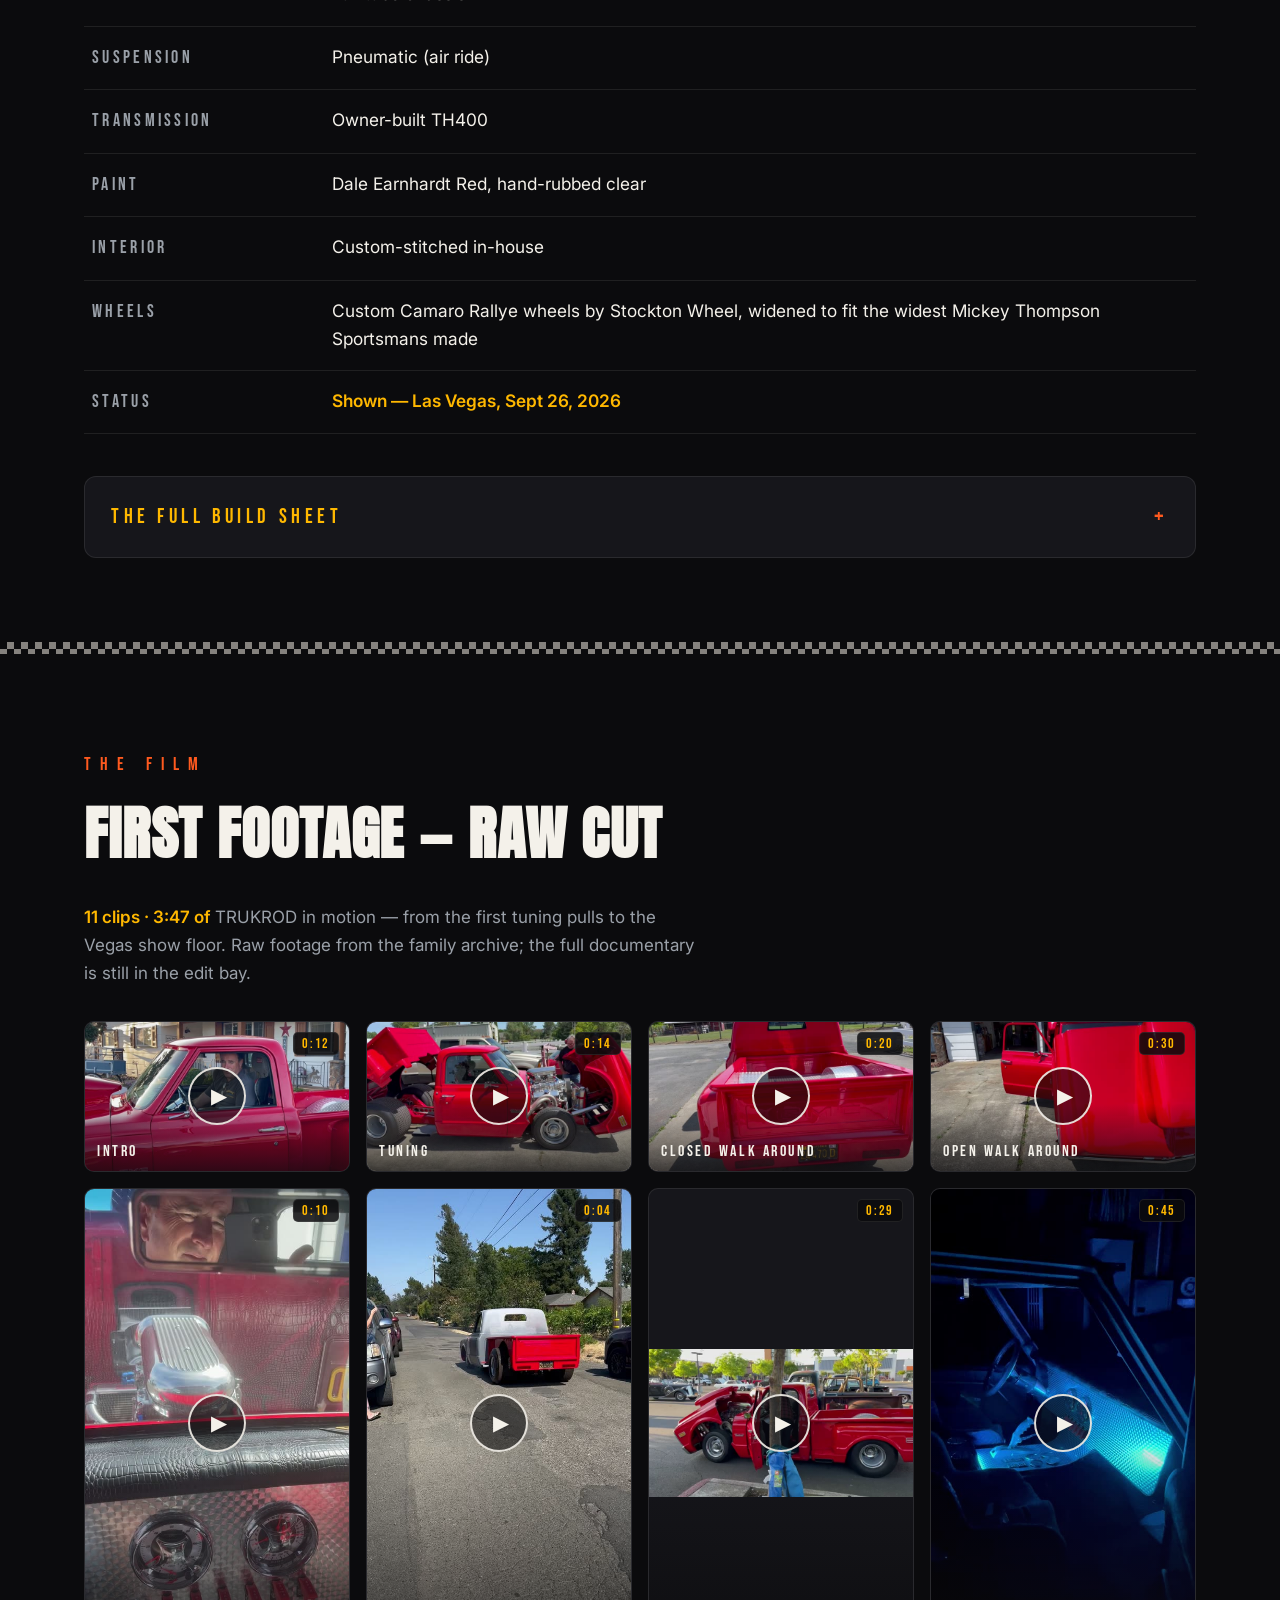
==== commit 0c2ec588: "Add post-show photos and show-floor footage" ====
--- a/index.html
+++ b/index.html
@@ -116,7 +116,7 @@
           <div class="stat reveal"><span class="stat-num">26</span><span class="stat-label">Years in the build</span></div>
           <div class="stat reveal"><span class="stat-num">9,490</span><span class="stat-label">Days &amp; counting</span></div>
           <div class="stat reveal"><span class="stat-num">820</span><span class="stat-label">Horsepower, hand-built</span></div>
-          <div class="stat reveal"><span class="stat-num" id="statPhotos">78</span><span class="stat-label">Photos in the archive</span></div>
+          <div class="stat reveal"><span class="stat-num" id="statPhotos">88</span><span class="stat-label">Photos in the archive</span></div>
         </div>
       </div>
 
@@ -143,7 +143,7 @@
   <section class="section build" id="build">
     <div class="wrap">
       <p class="section-kicker reveal">The Build</p>
-      <h2 class="section-title reveal">Twenty-six years, six chapters</h2>
+      <h2 class="section-title reveal">Twenty-six years, eight chapters</h2>
       <p class="section-lede reveal">
         The family archive, in shooting order &mdash; from bare steel to show floor.
         Tap any photo for a closer look.
@@ -241,7 +241,7 @@
       <h2 class="section-title reveal">First footage &mdash; raw cut</h2>
       <p class="section-lede reveal">
         <strong id="filmStats" class="film-stats"></strong>
-        TRUKROD in motion &mdash; from the first tuning pulls to the light show.
+        TRUKROD in motion &mdash; from the first tuning pulls to the Vegas show floor.
         Raw footage from the family archive; the full documentary is still in the edit bay.
       </p>
       <div class="film-grid" id="filmGrid"><!-- video cards injected by JS --></div>
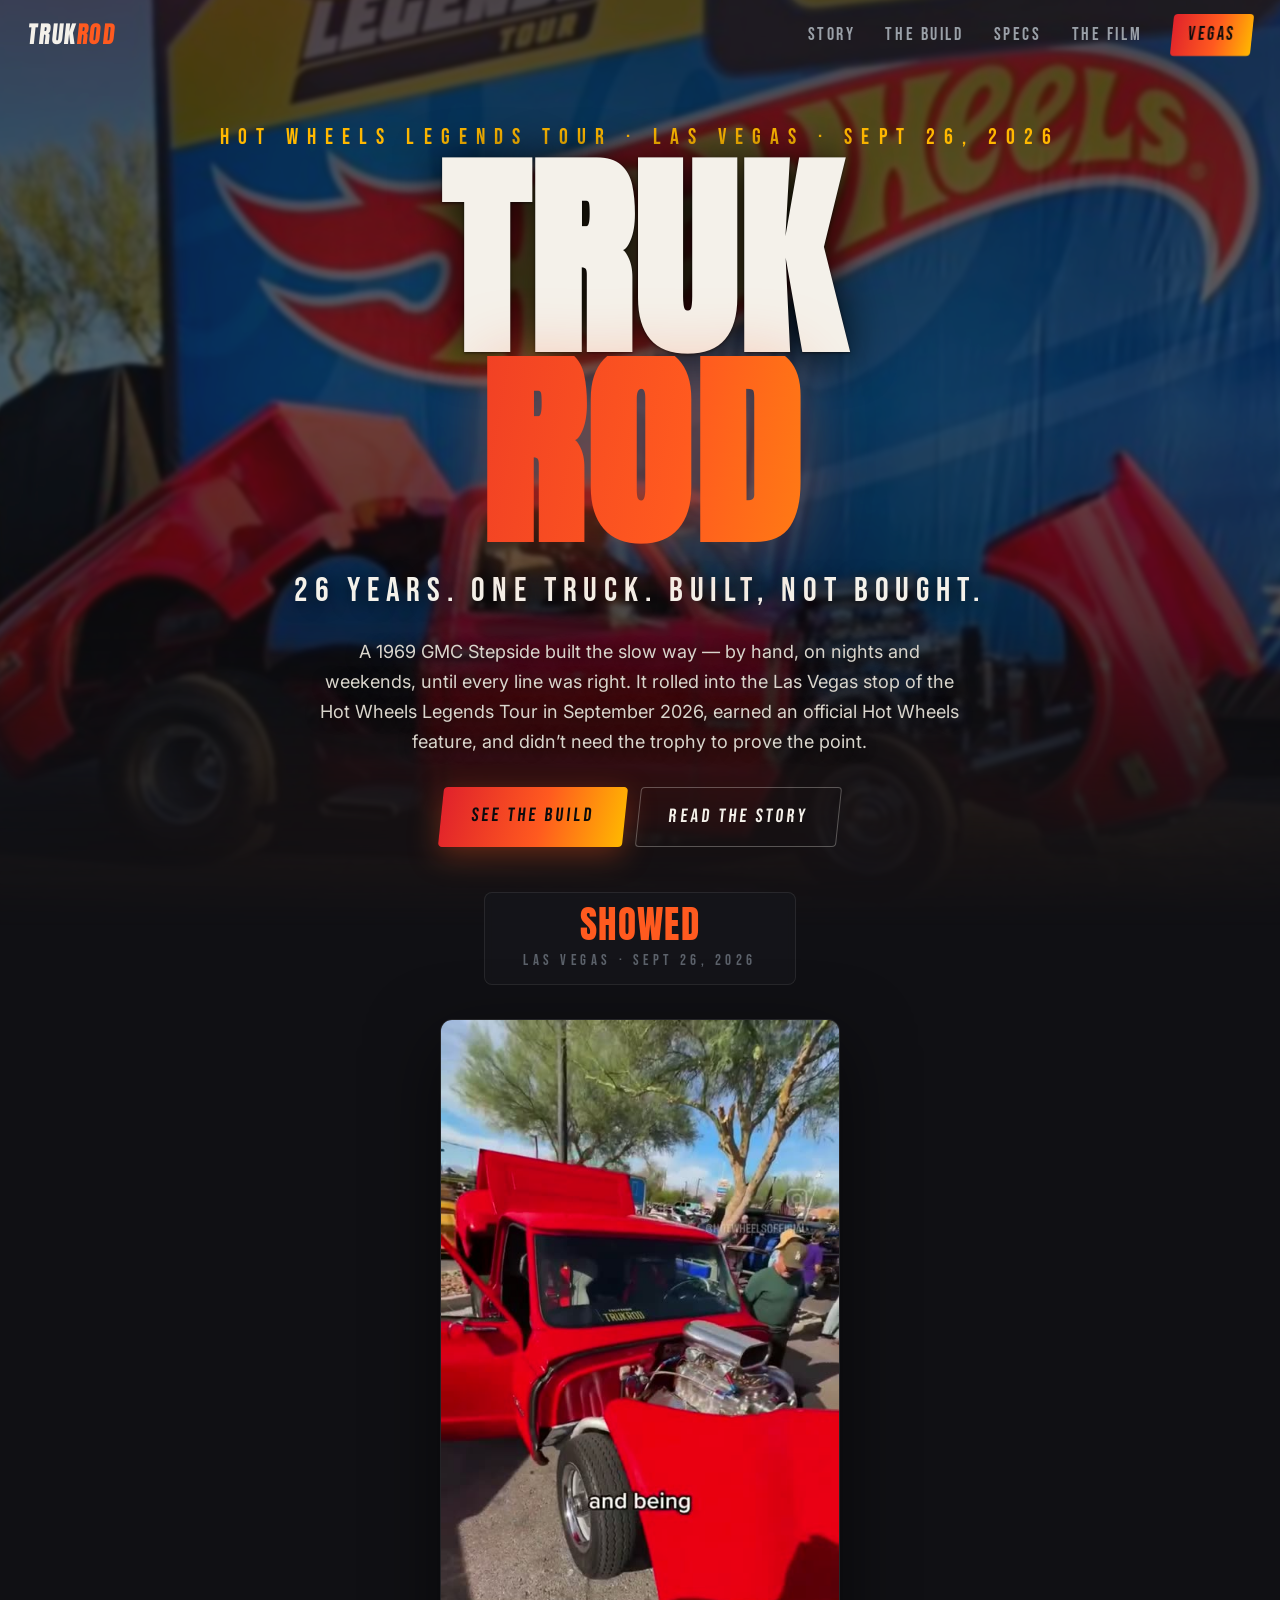
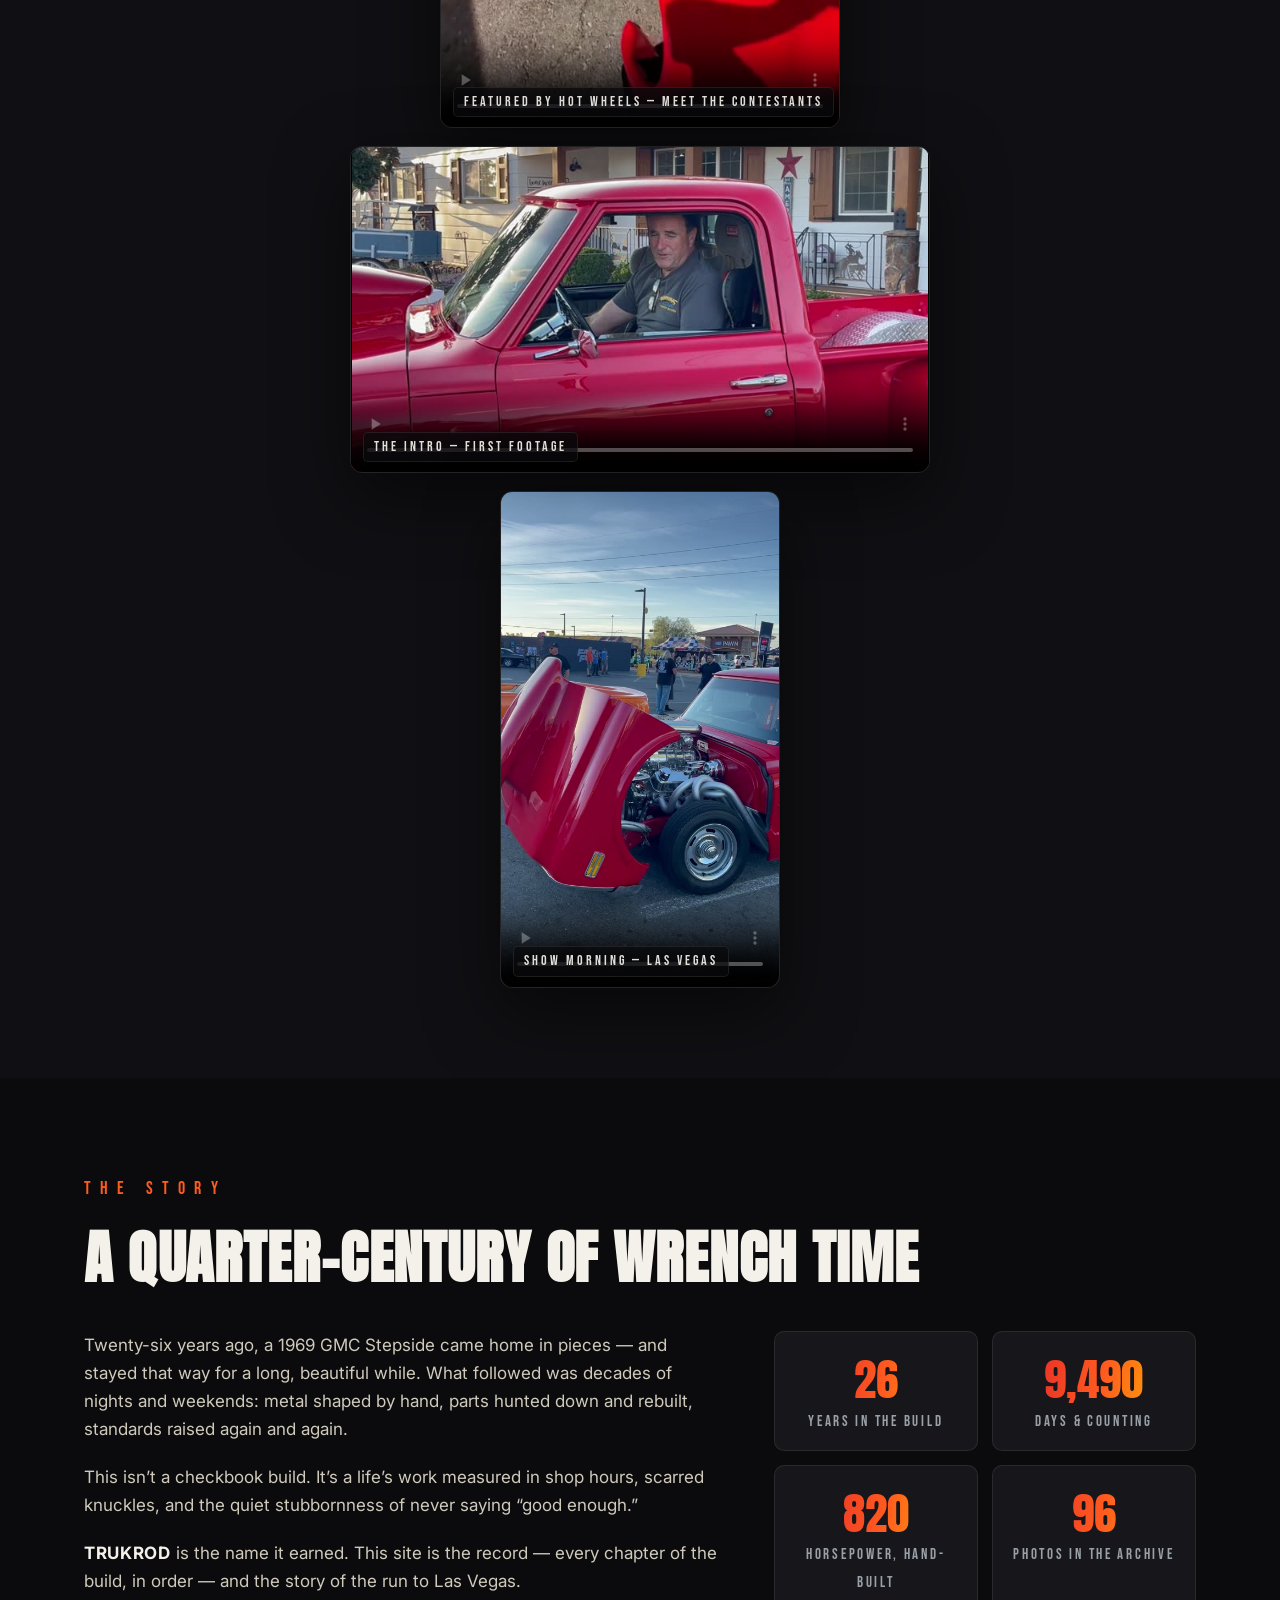
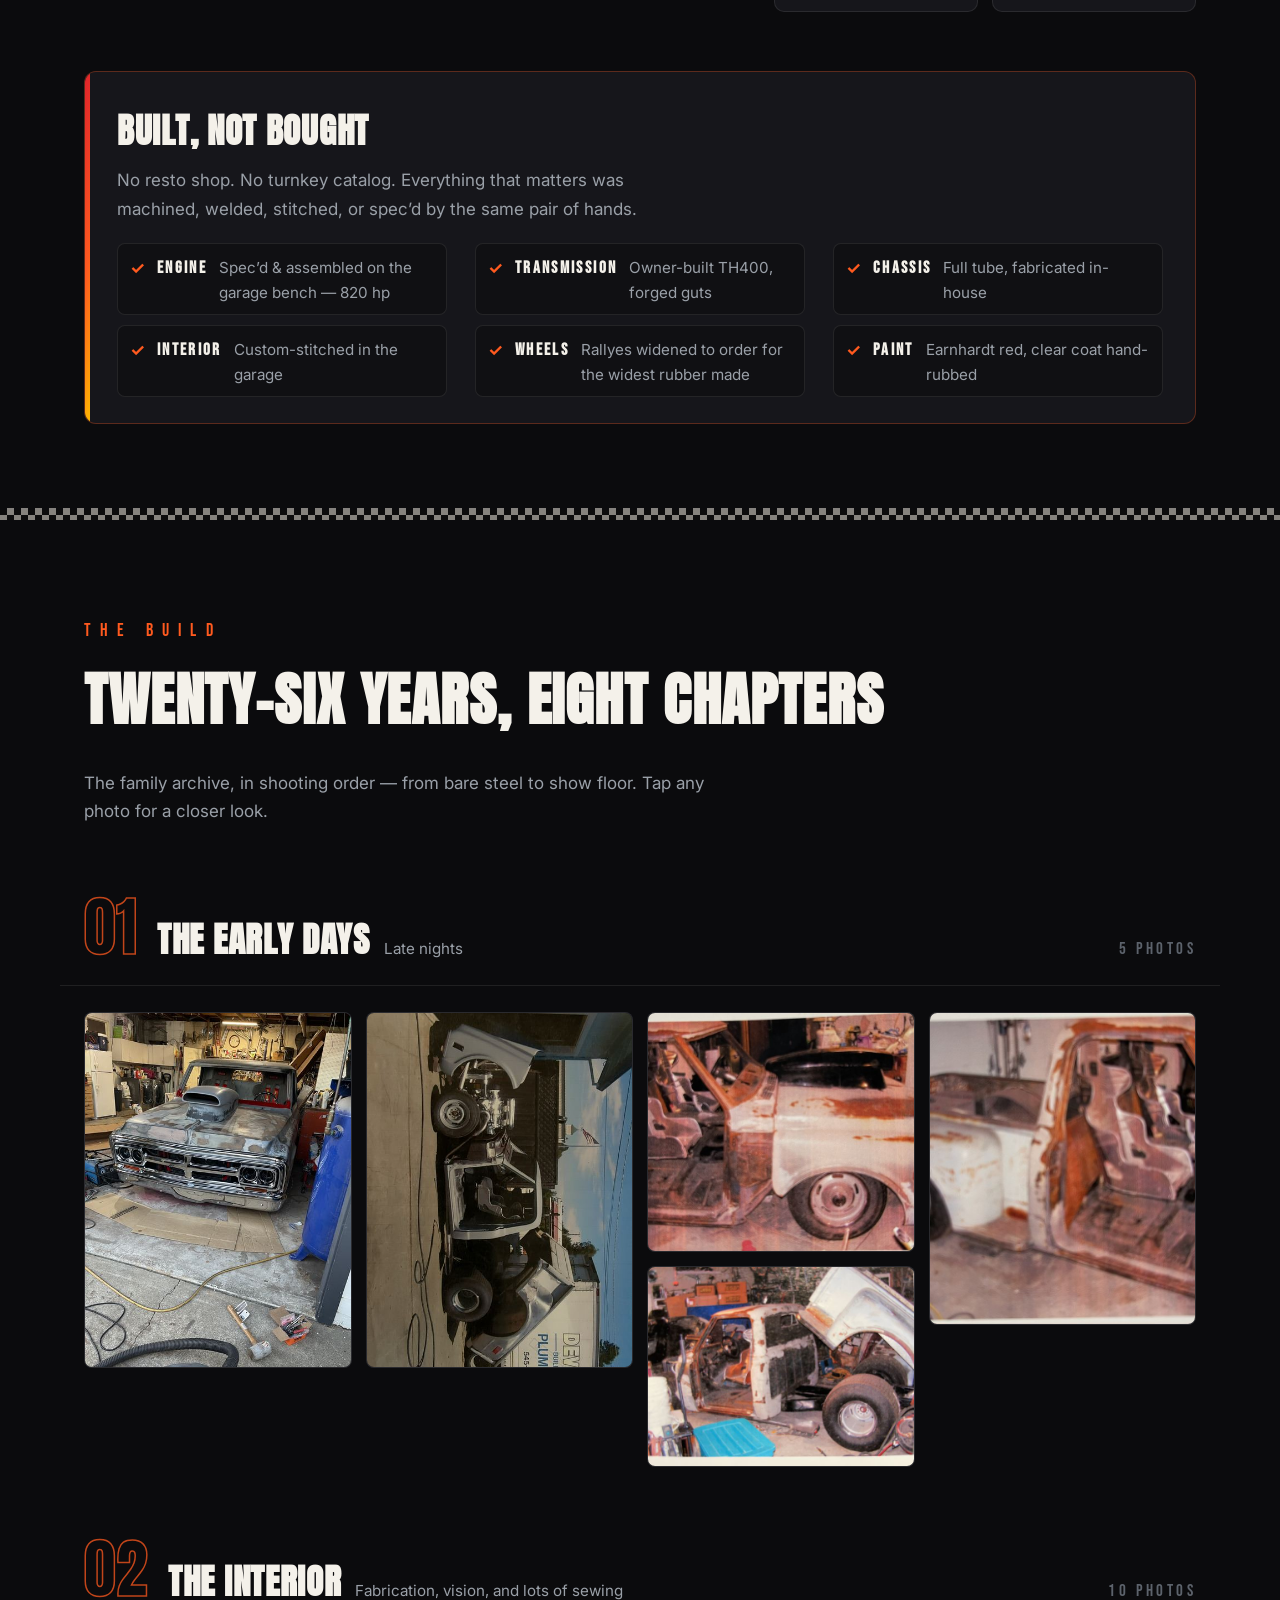
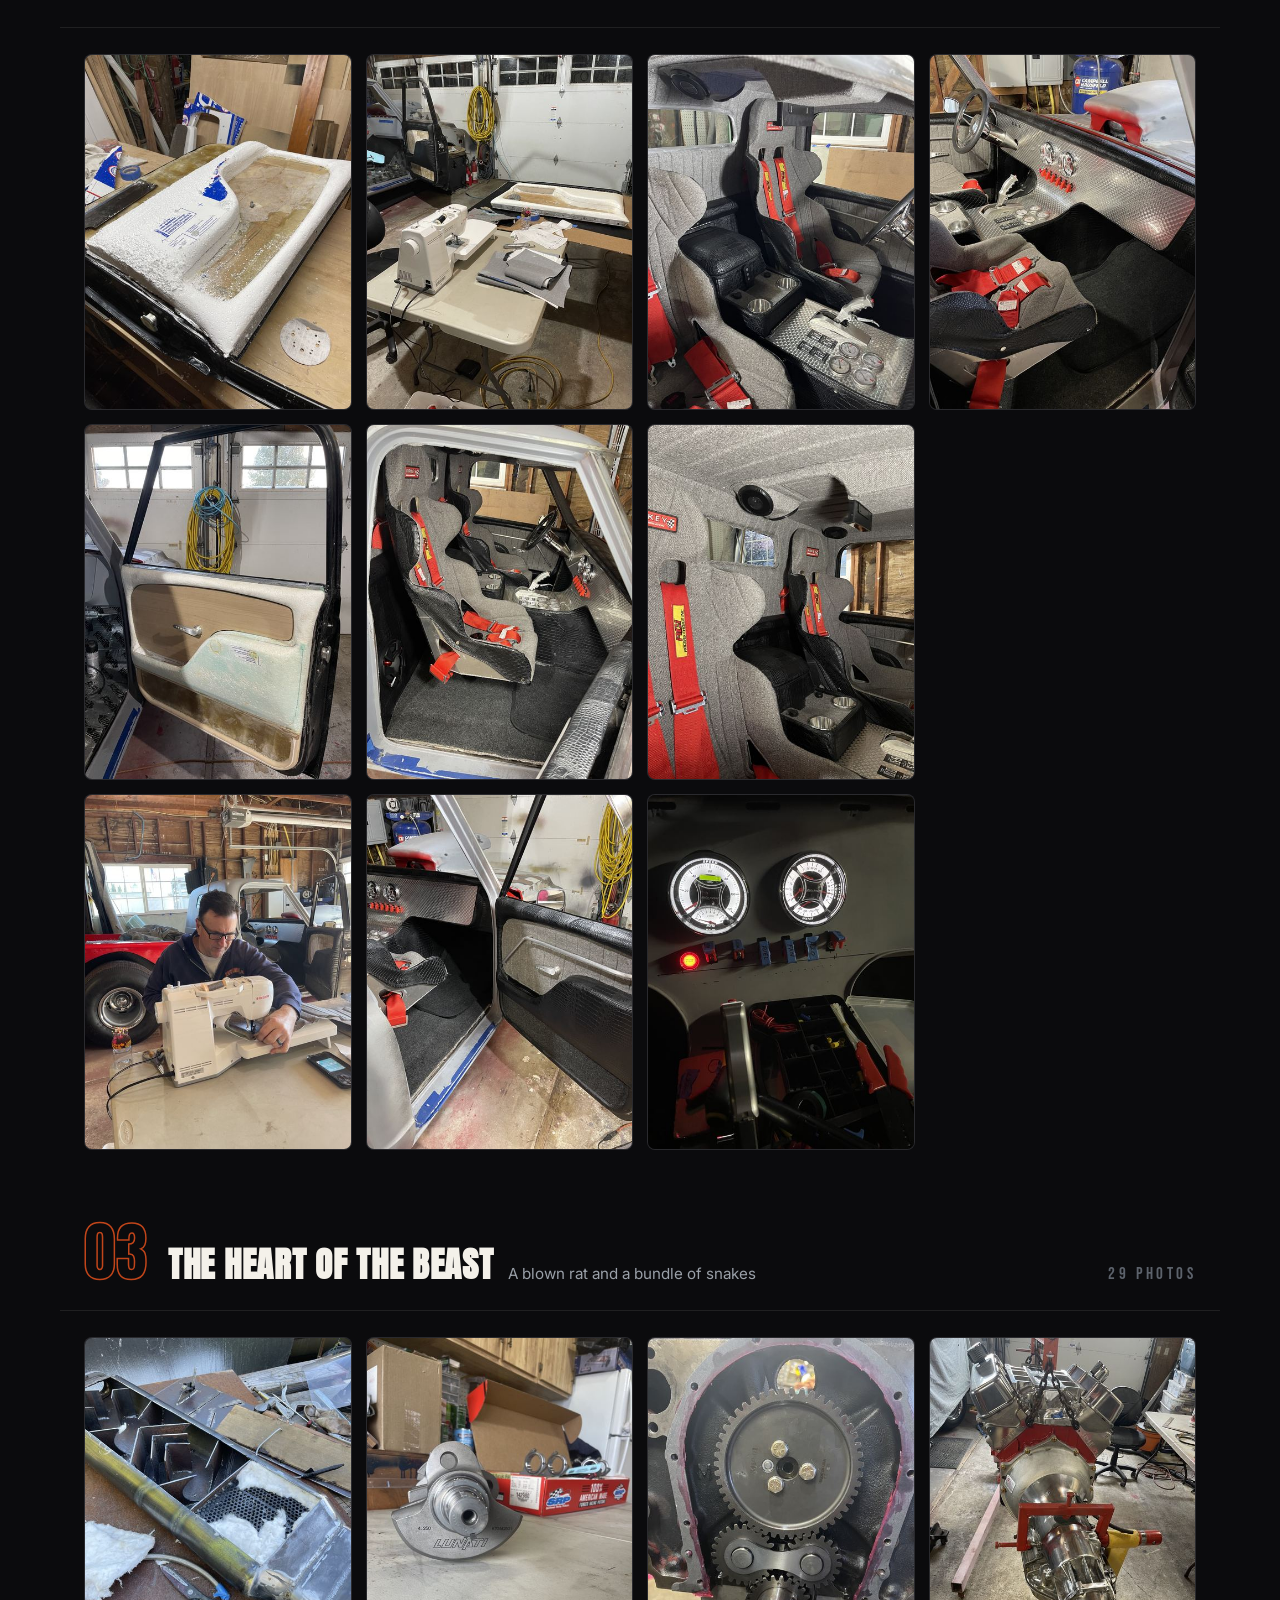
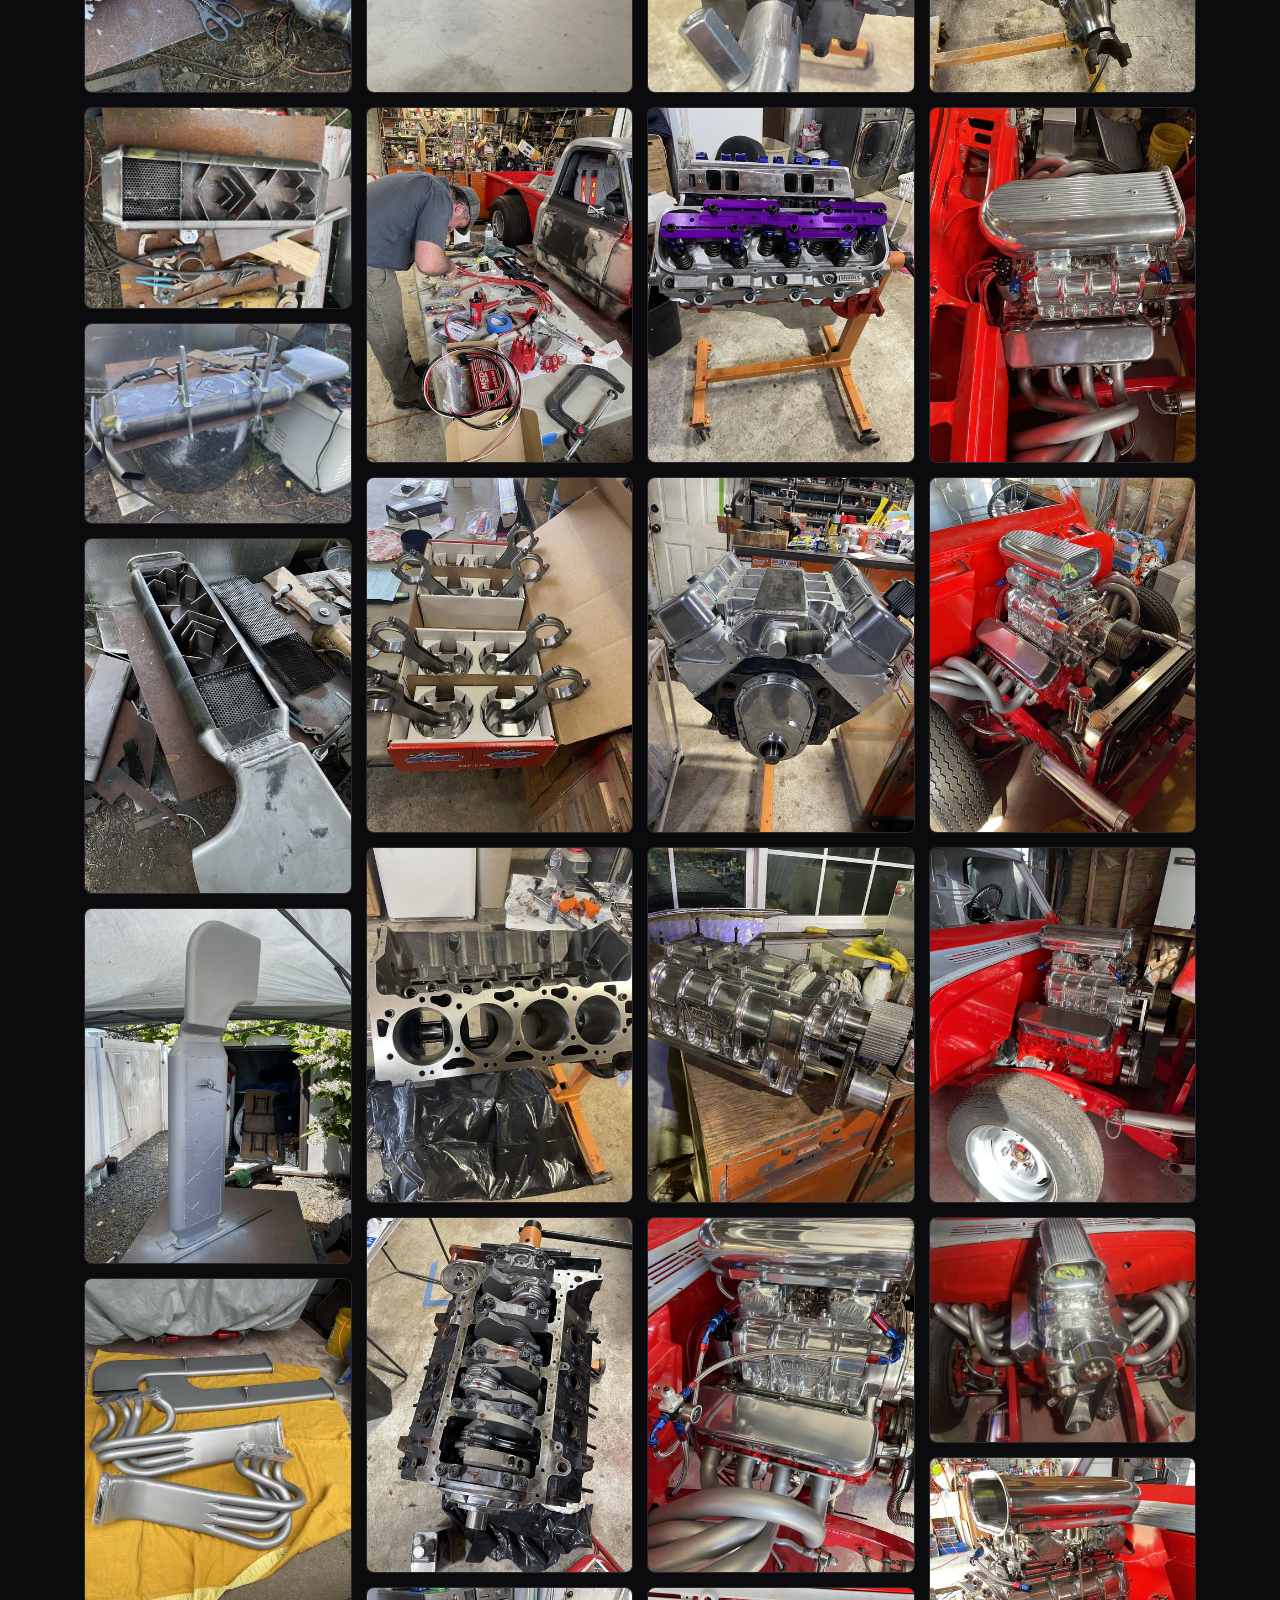
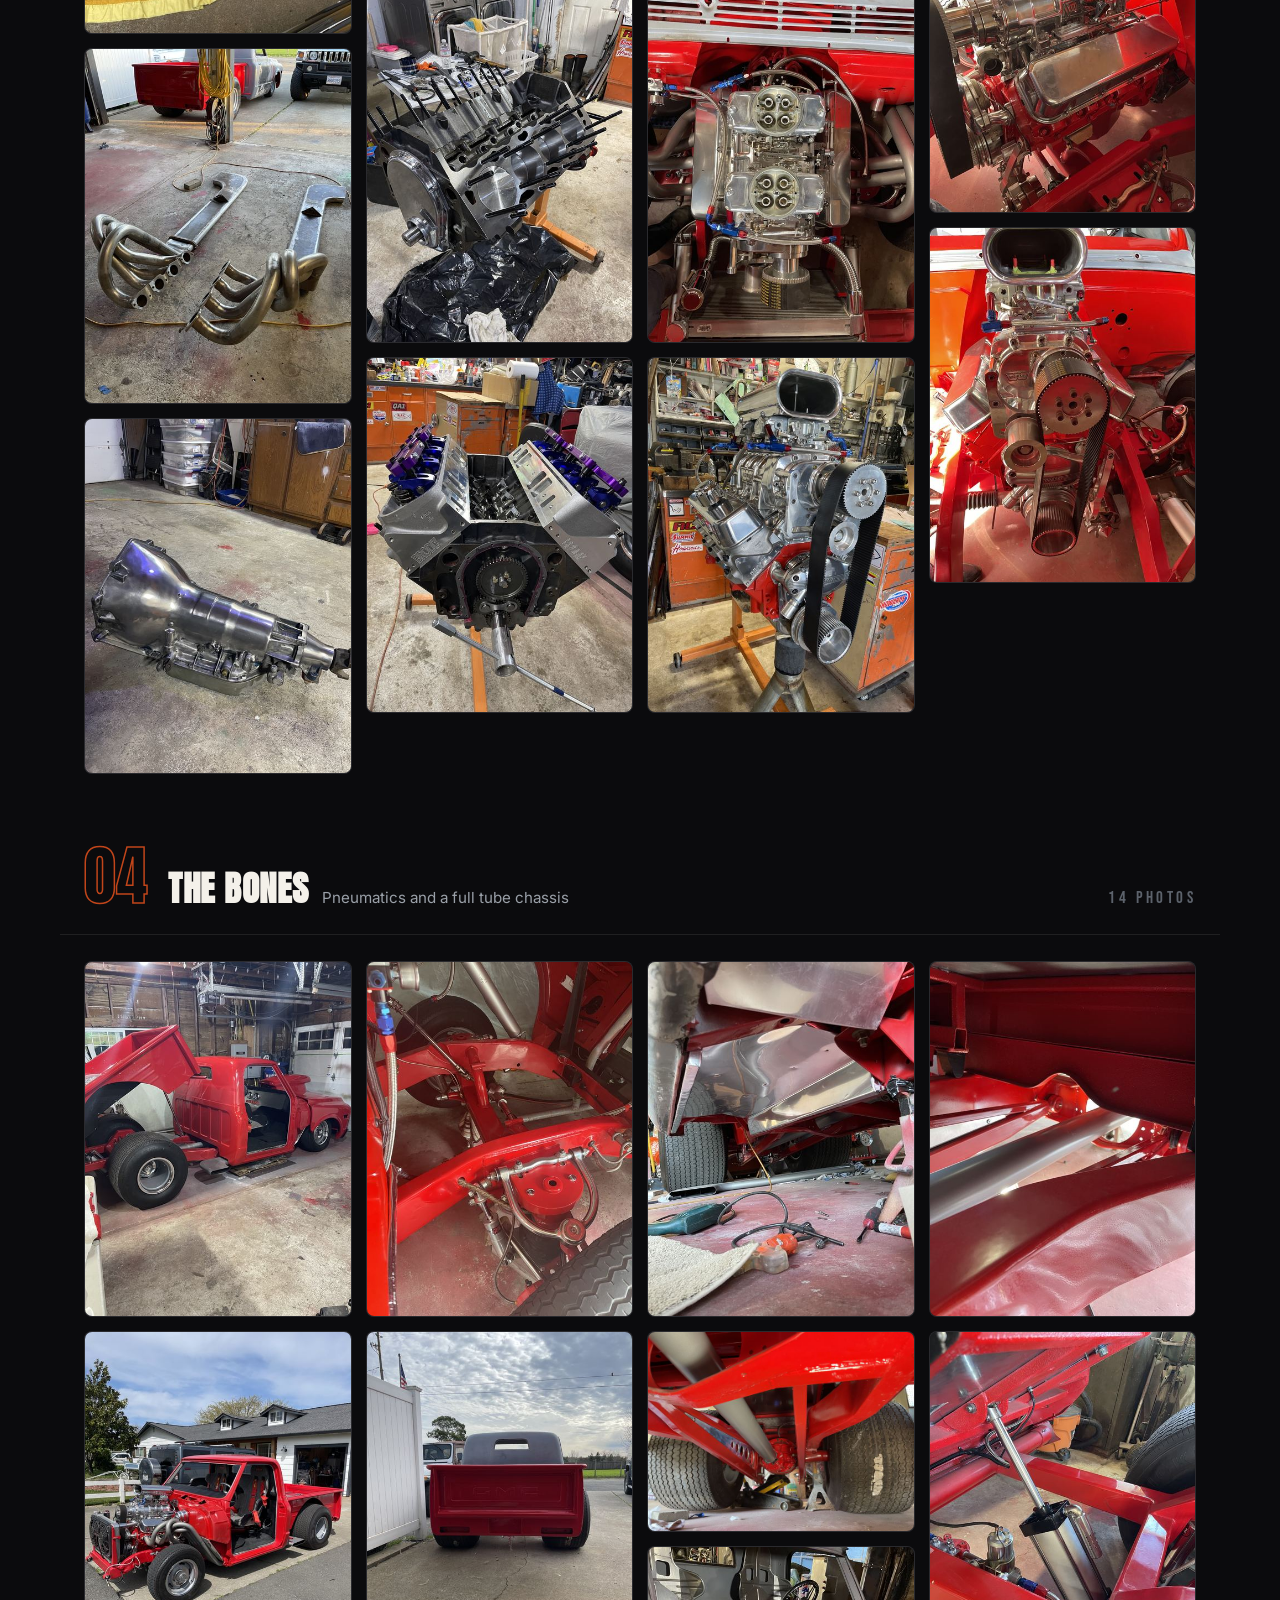
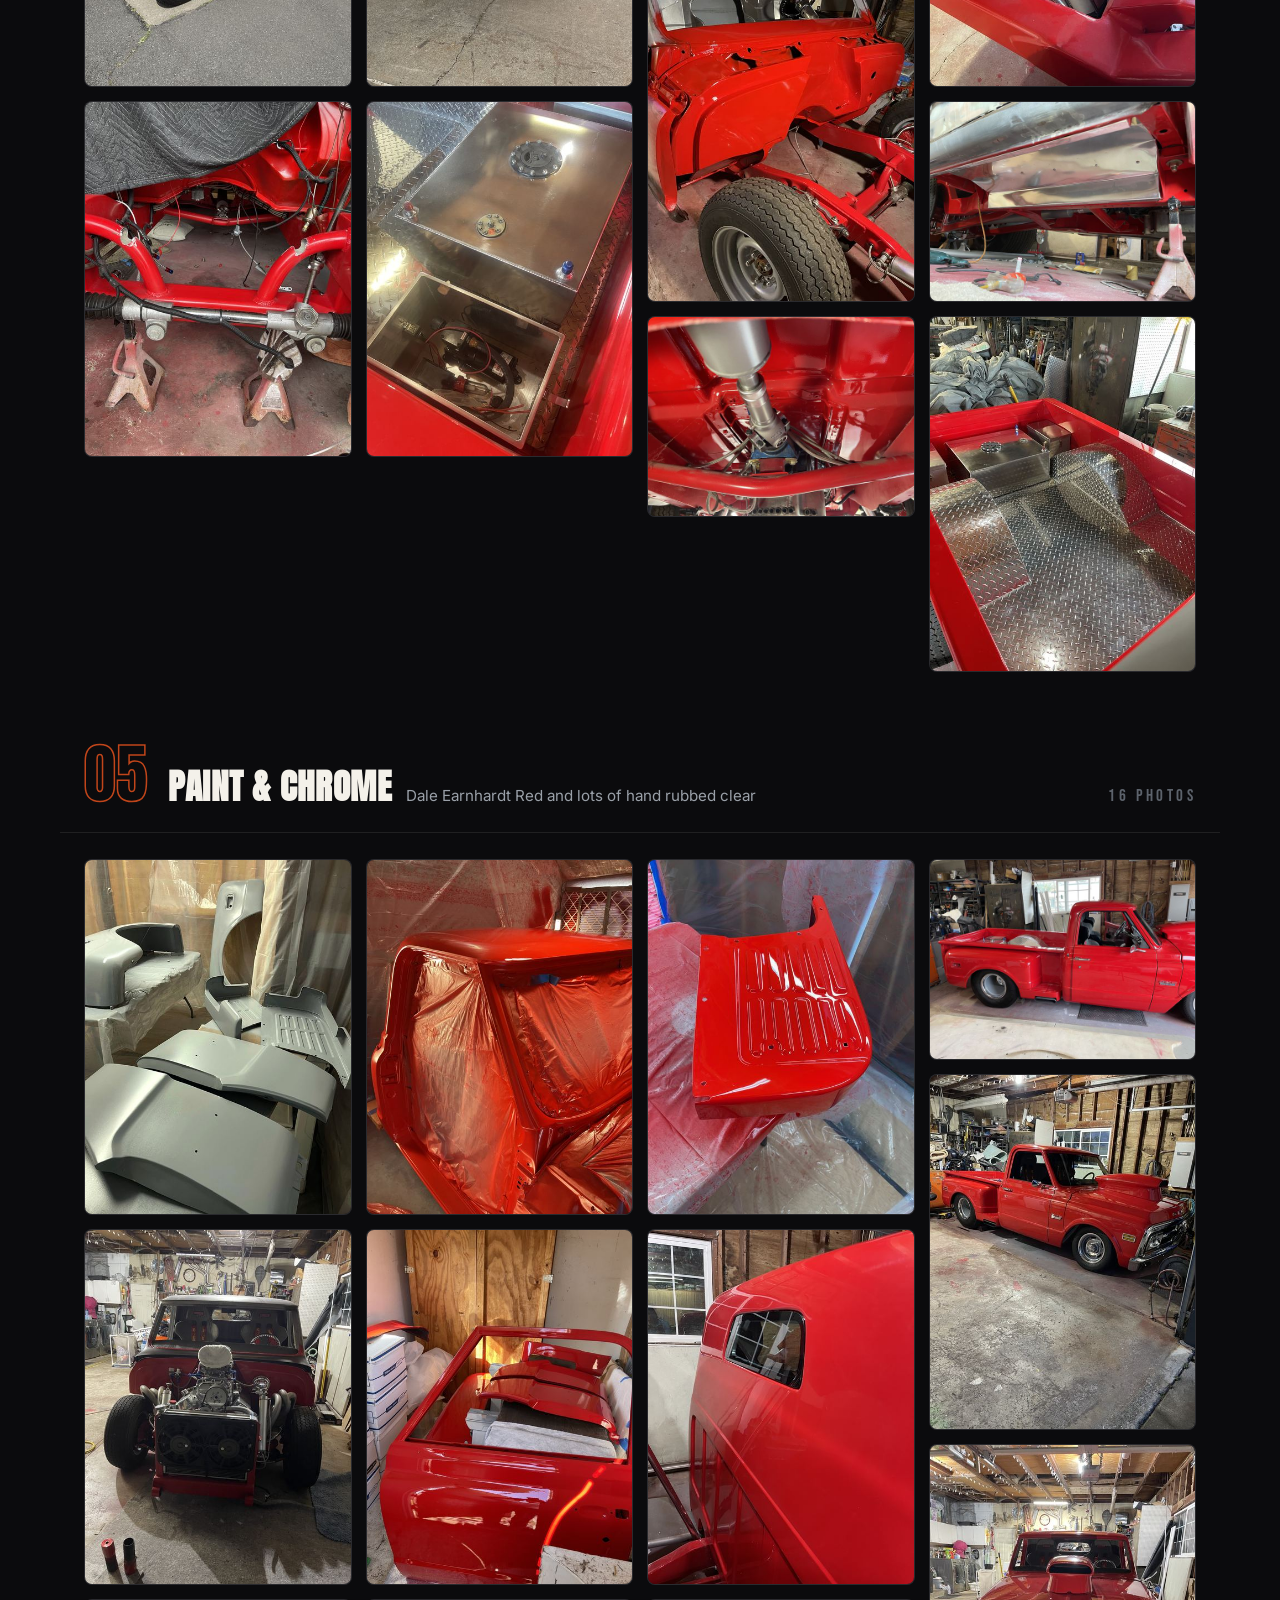
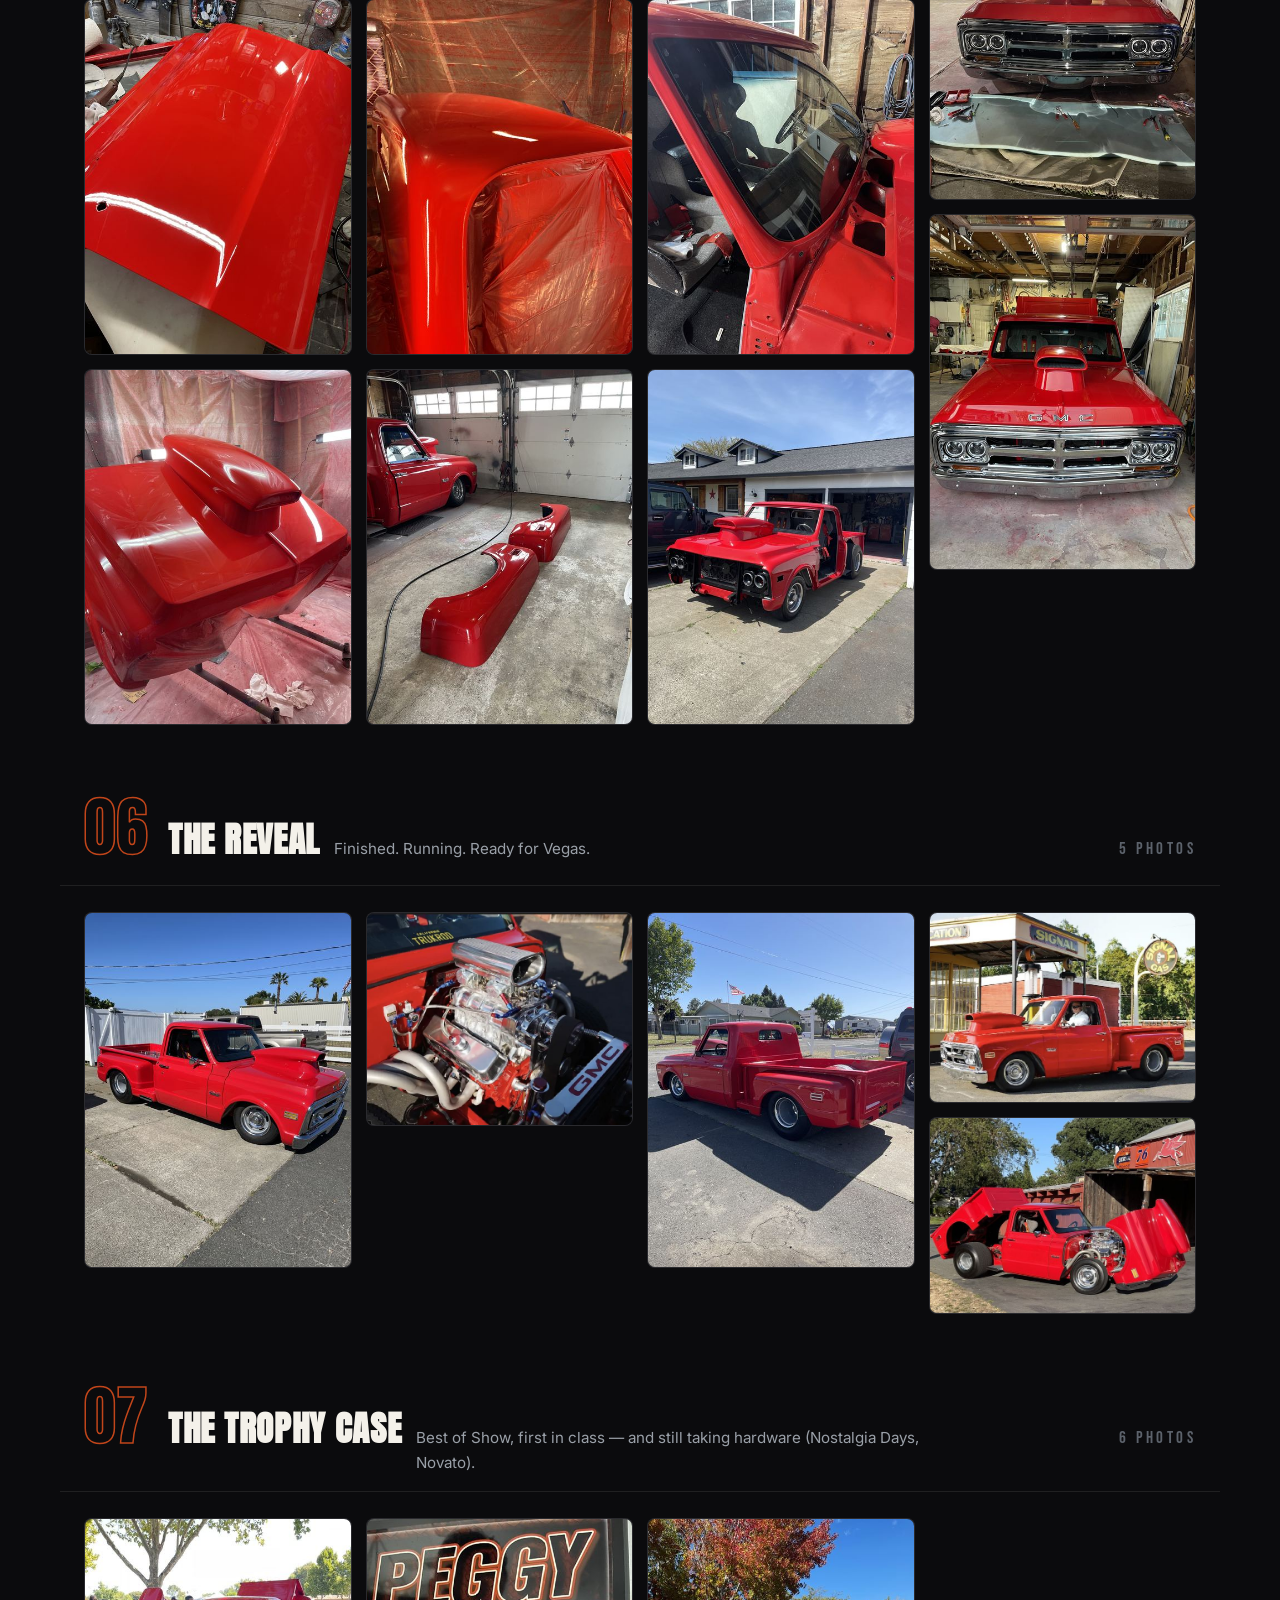
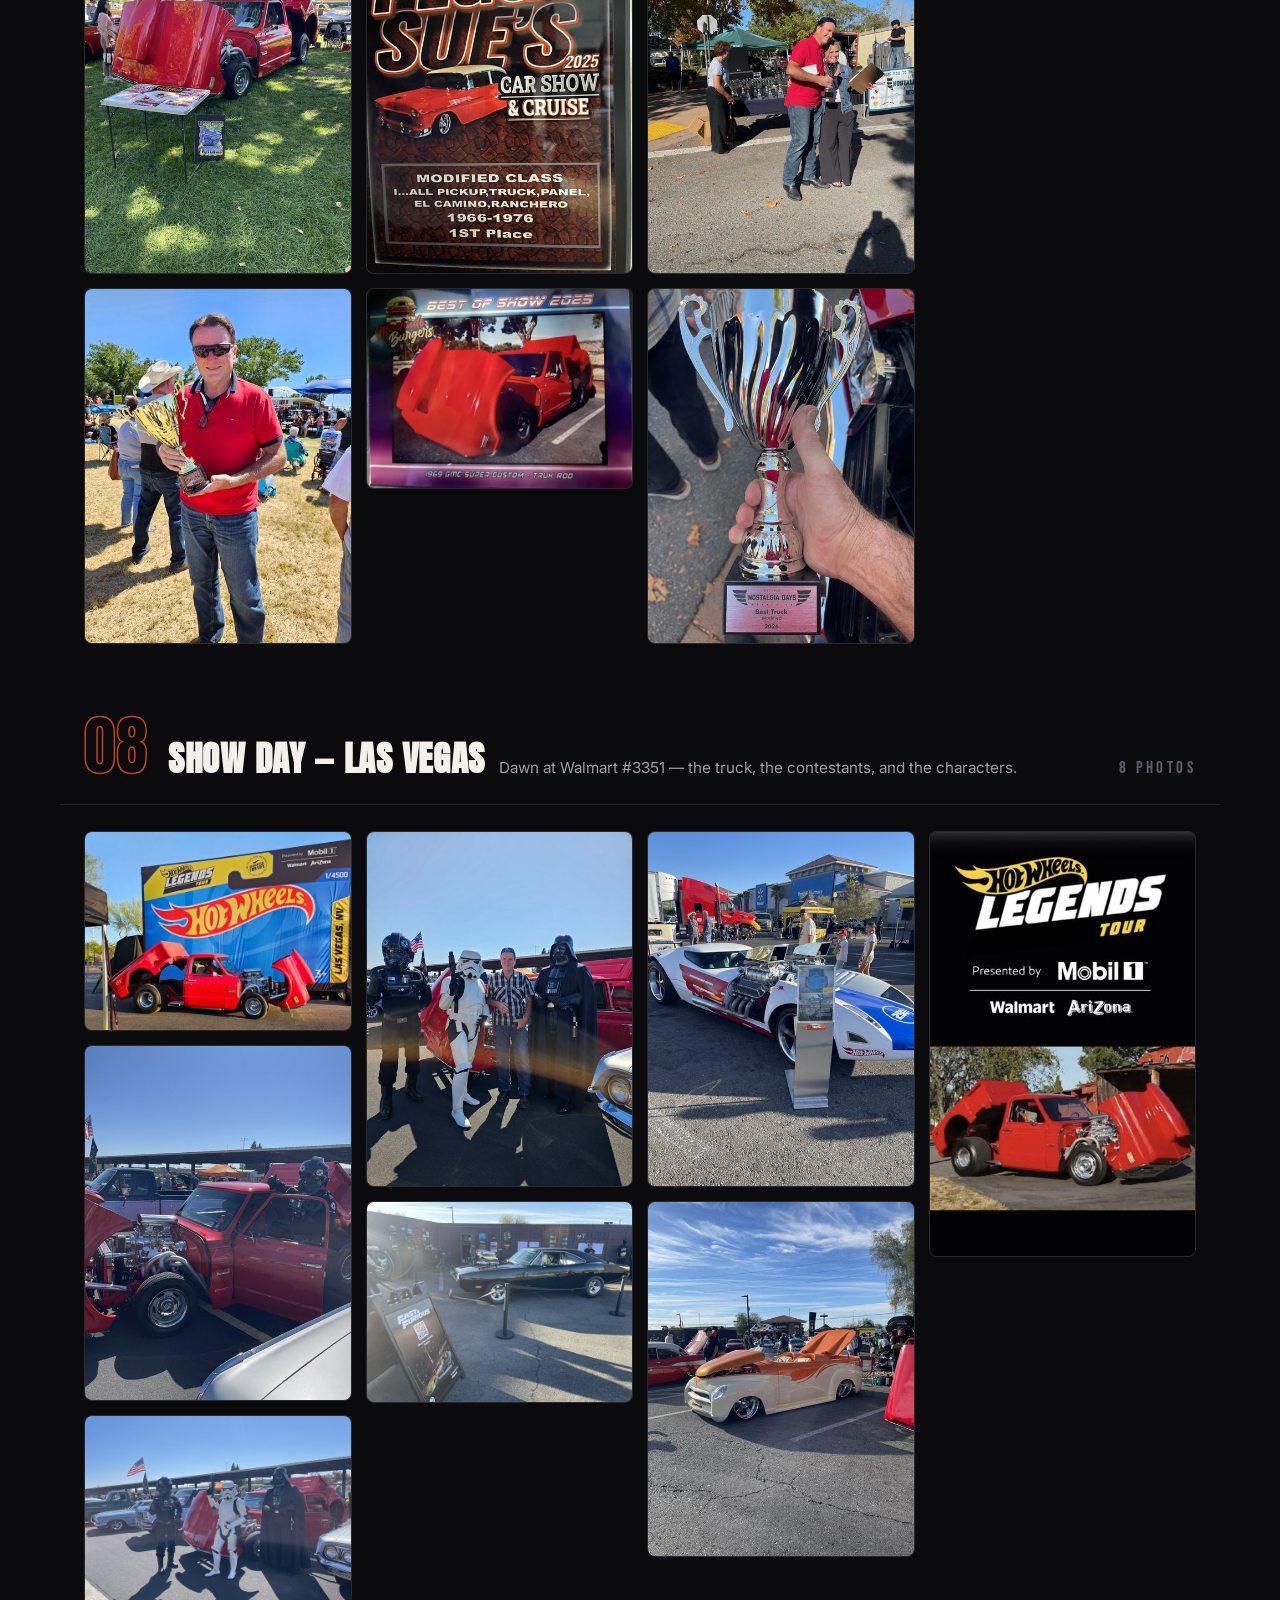
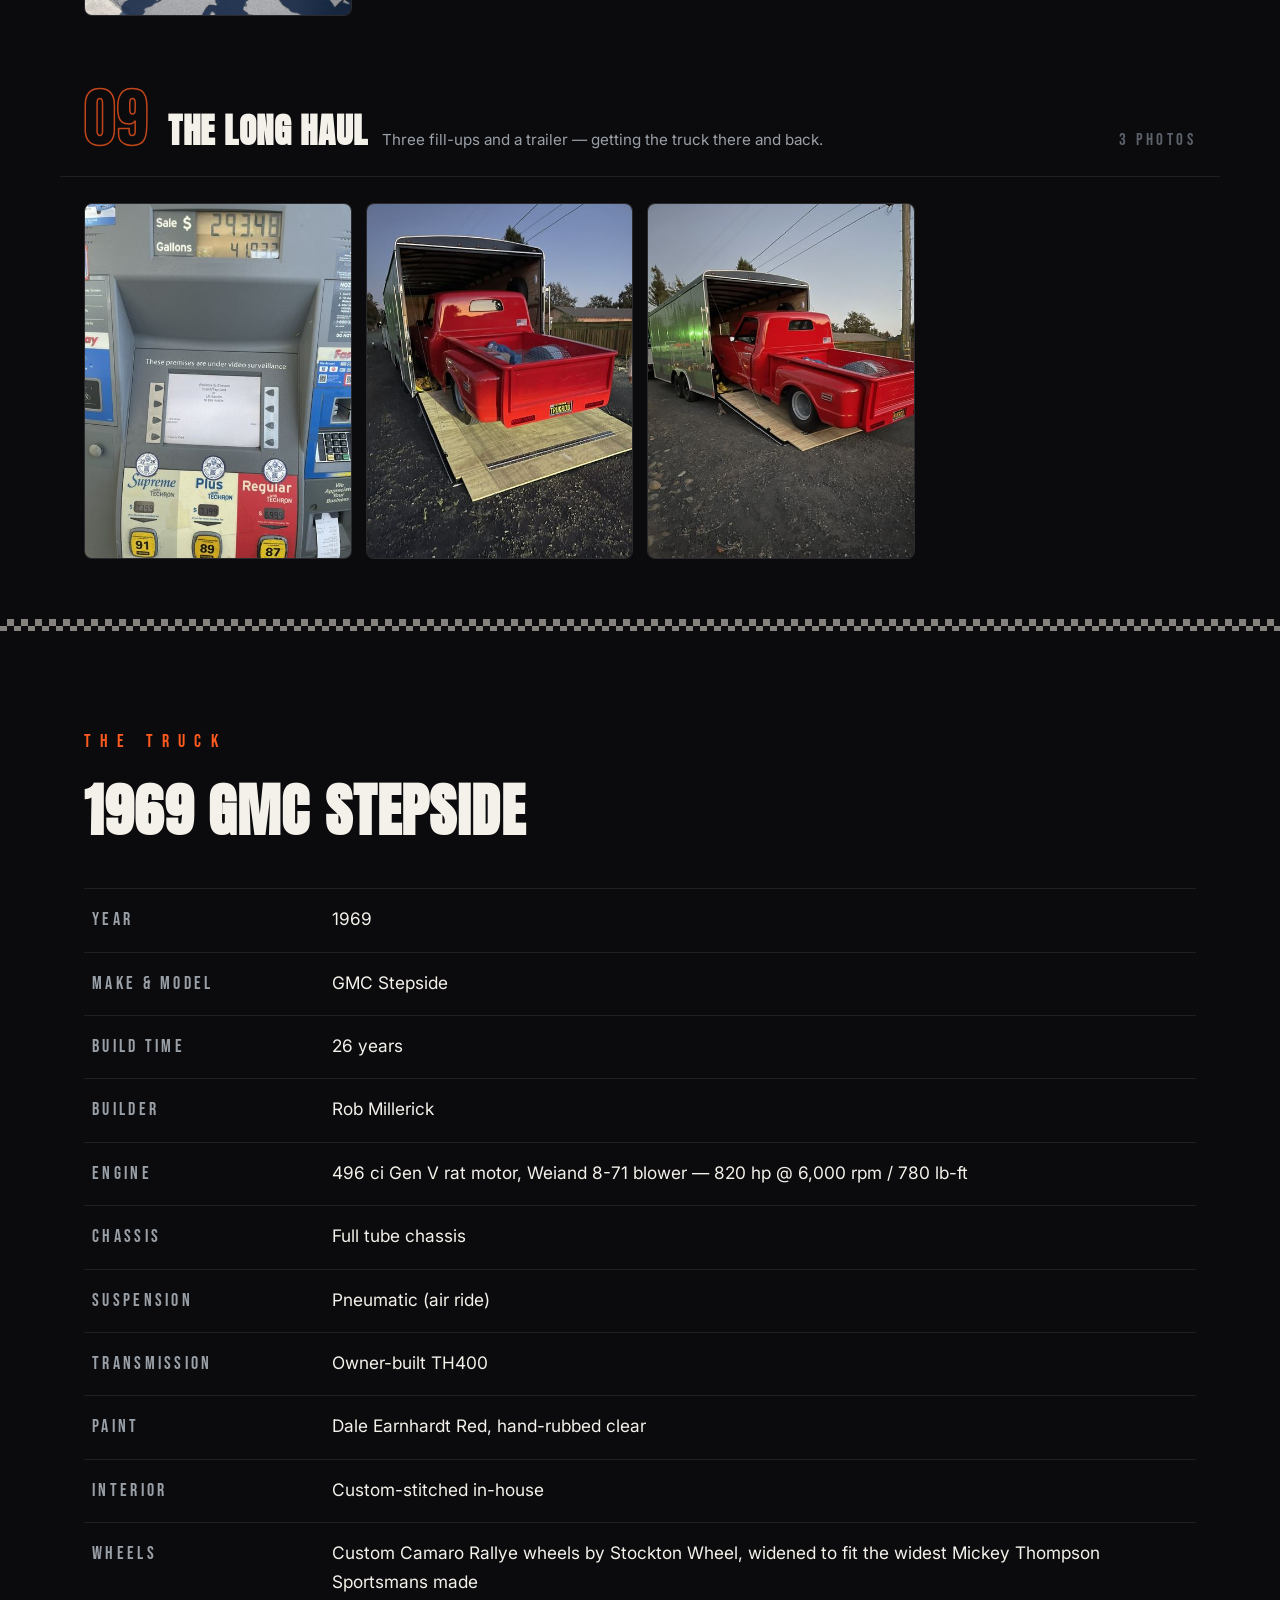
==== commit 89348318: "Result: add Novato Best Truck coda" ====
--- a/index.html
+++ b/index.html
@@ -269,6 +269,12 @@
         cameras found the truck, and 26 years of hand-built doesn&rsquo;t fit in a
         1:64 box anyway.
       </p>
+      <p class="vegas-copy reveal">
+        Two weeks after Vegas, the truck was back on home pavement at
+        Nostalgia Days in Novato, California &mdash; and the judges there
+        didn&rsquo;t debate: Best Truck, Modified, 2026. Built, not bought
+        &mdash; and still winning.
+      </p>
 
       <div class="event-card reveal" aria-label="Event details">
         <div class="event-cell">
